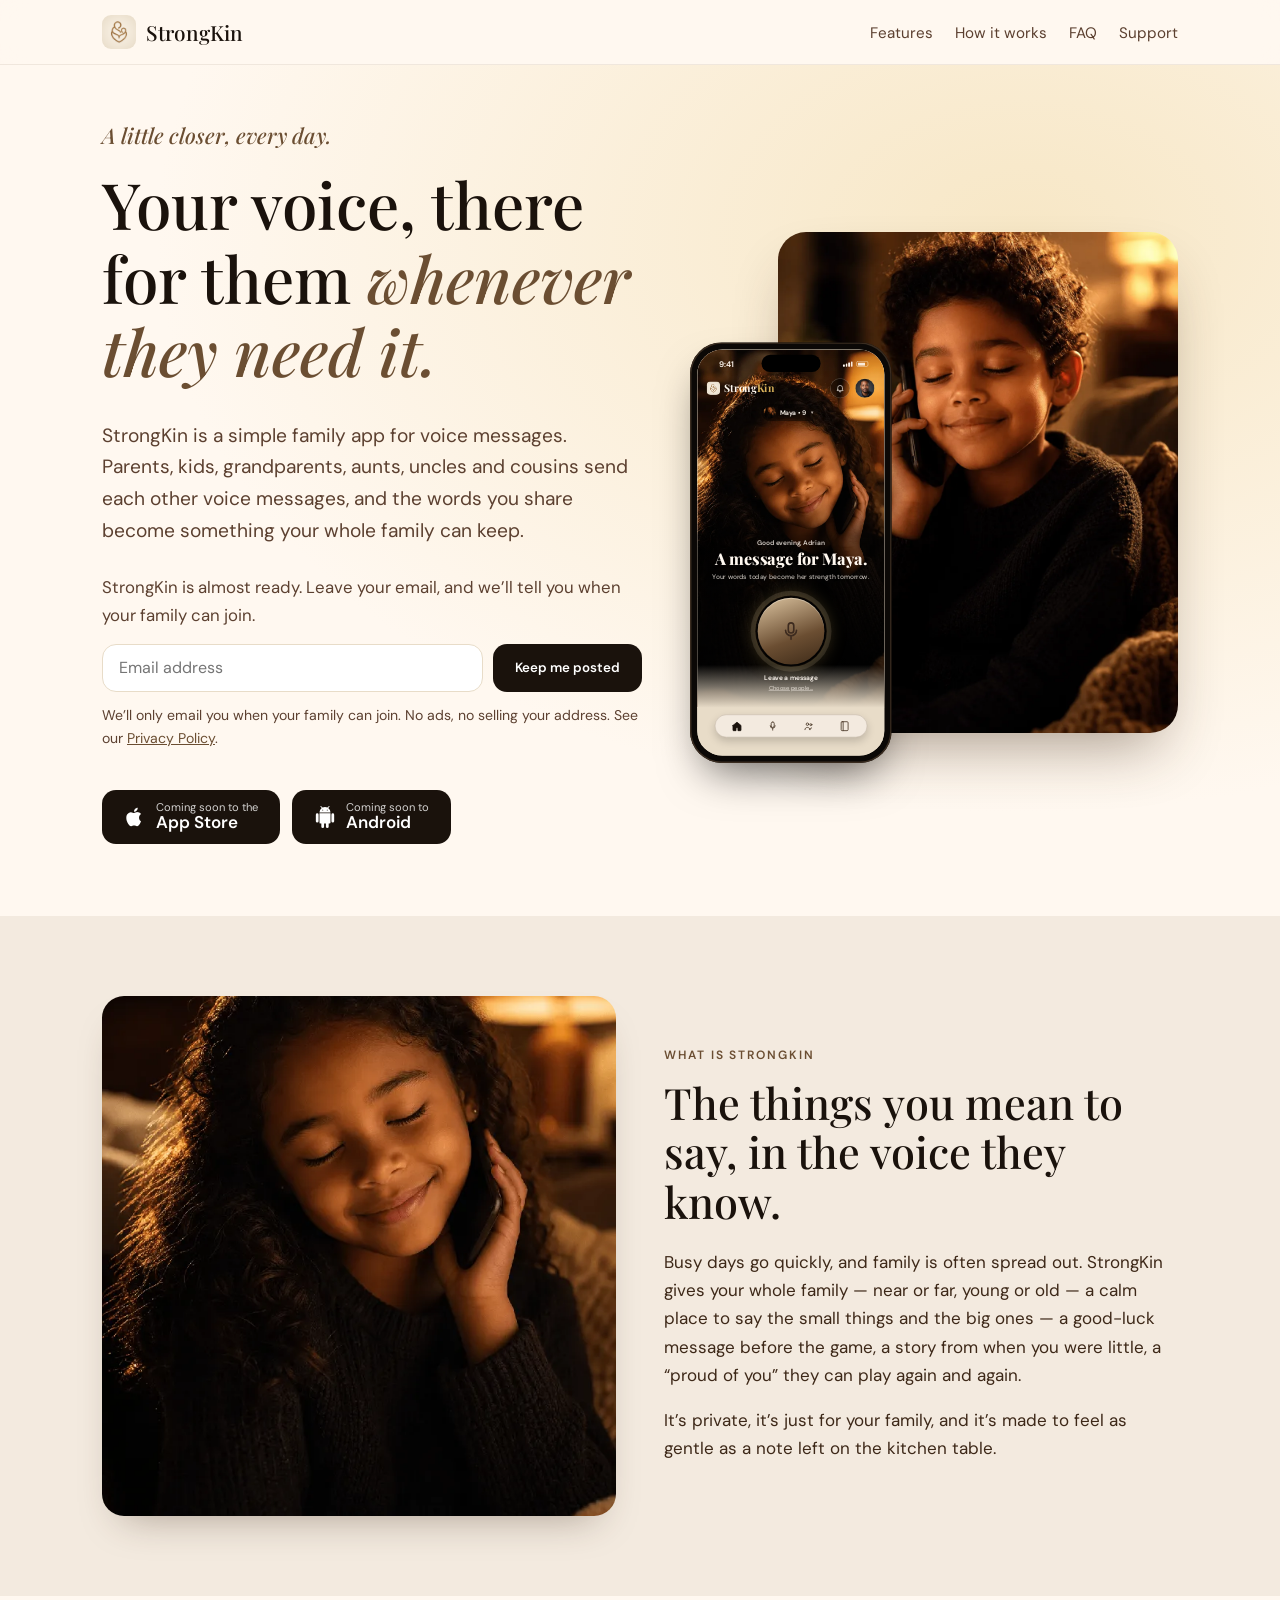
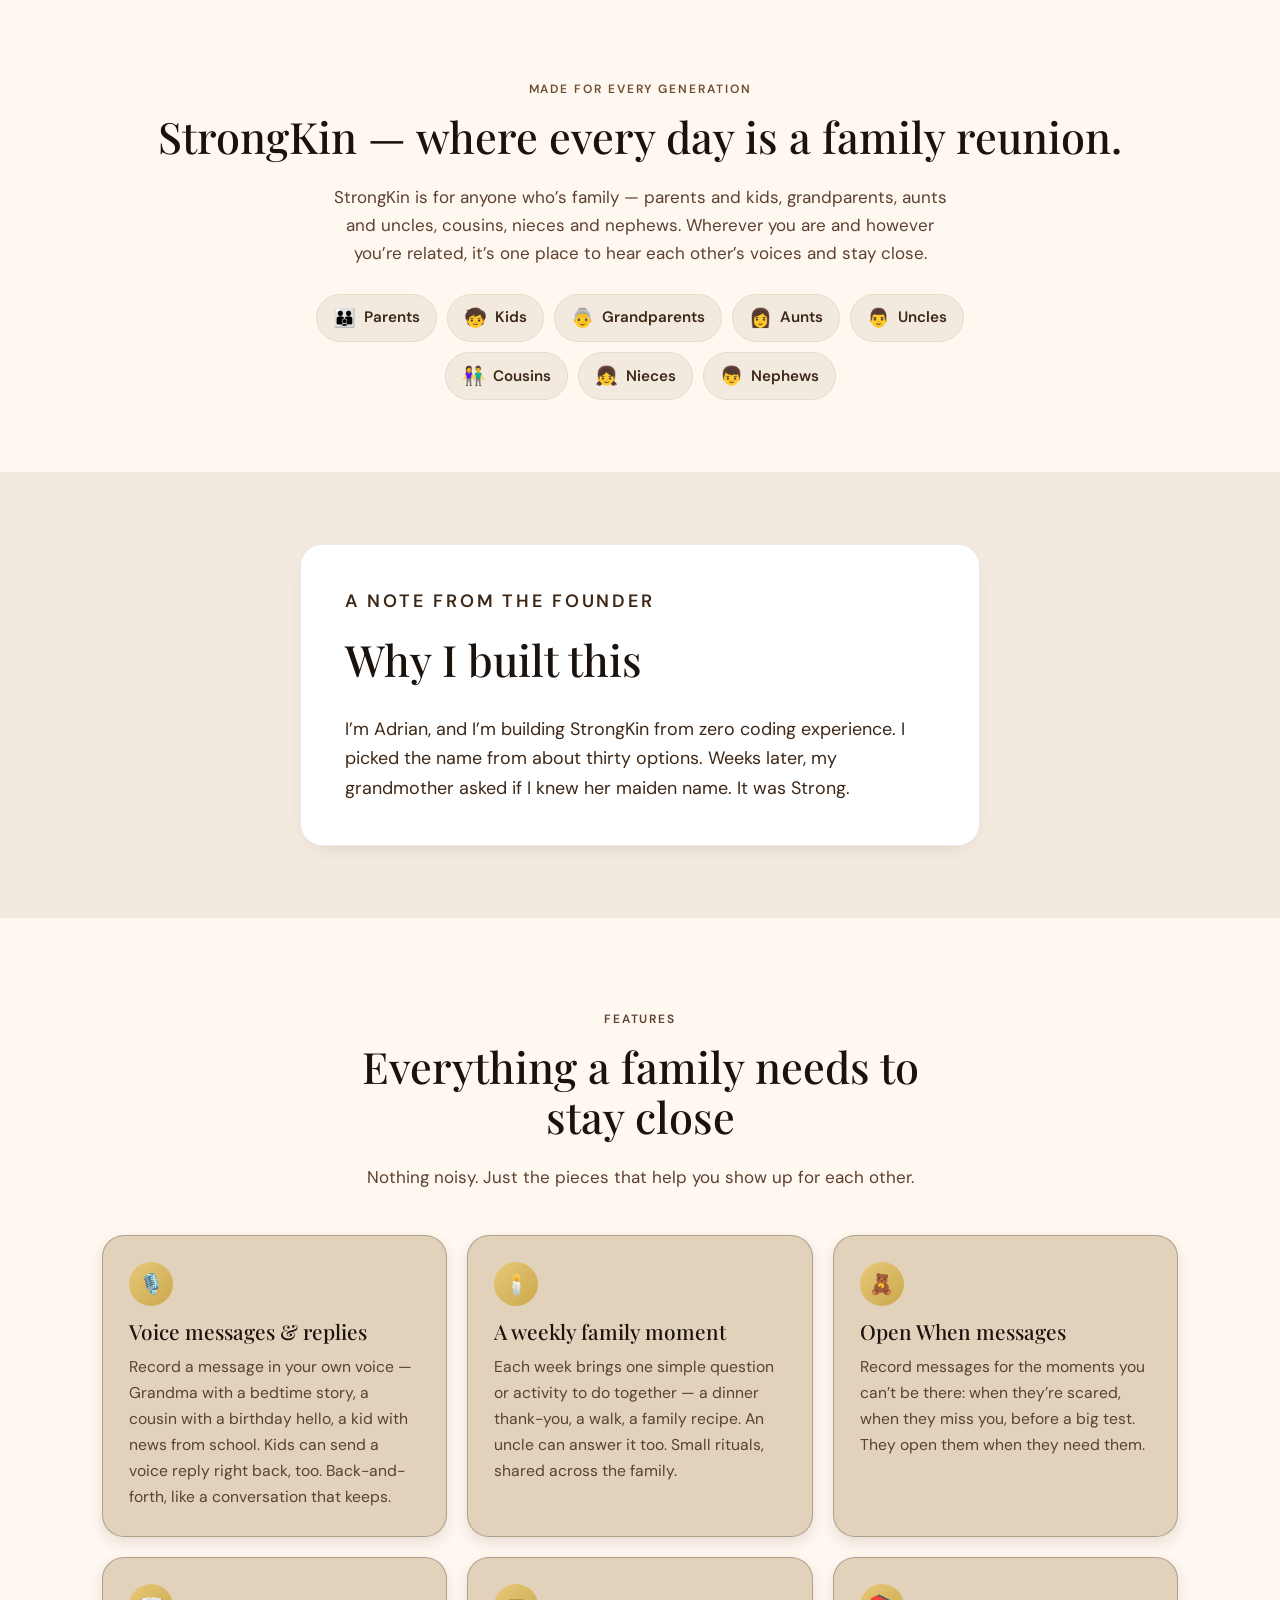
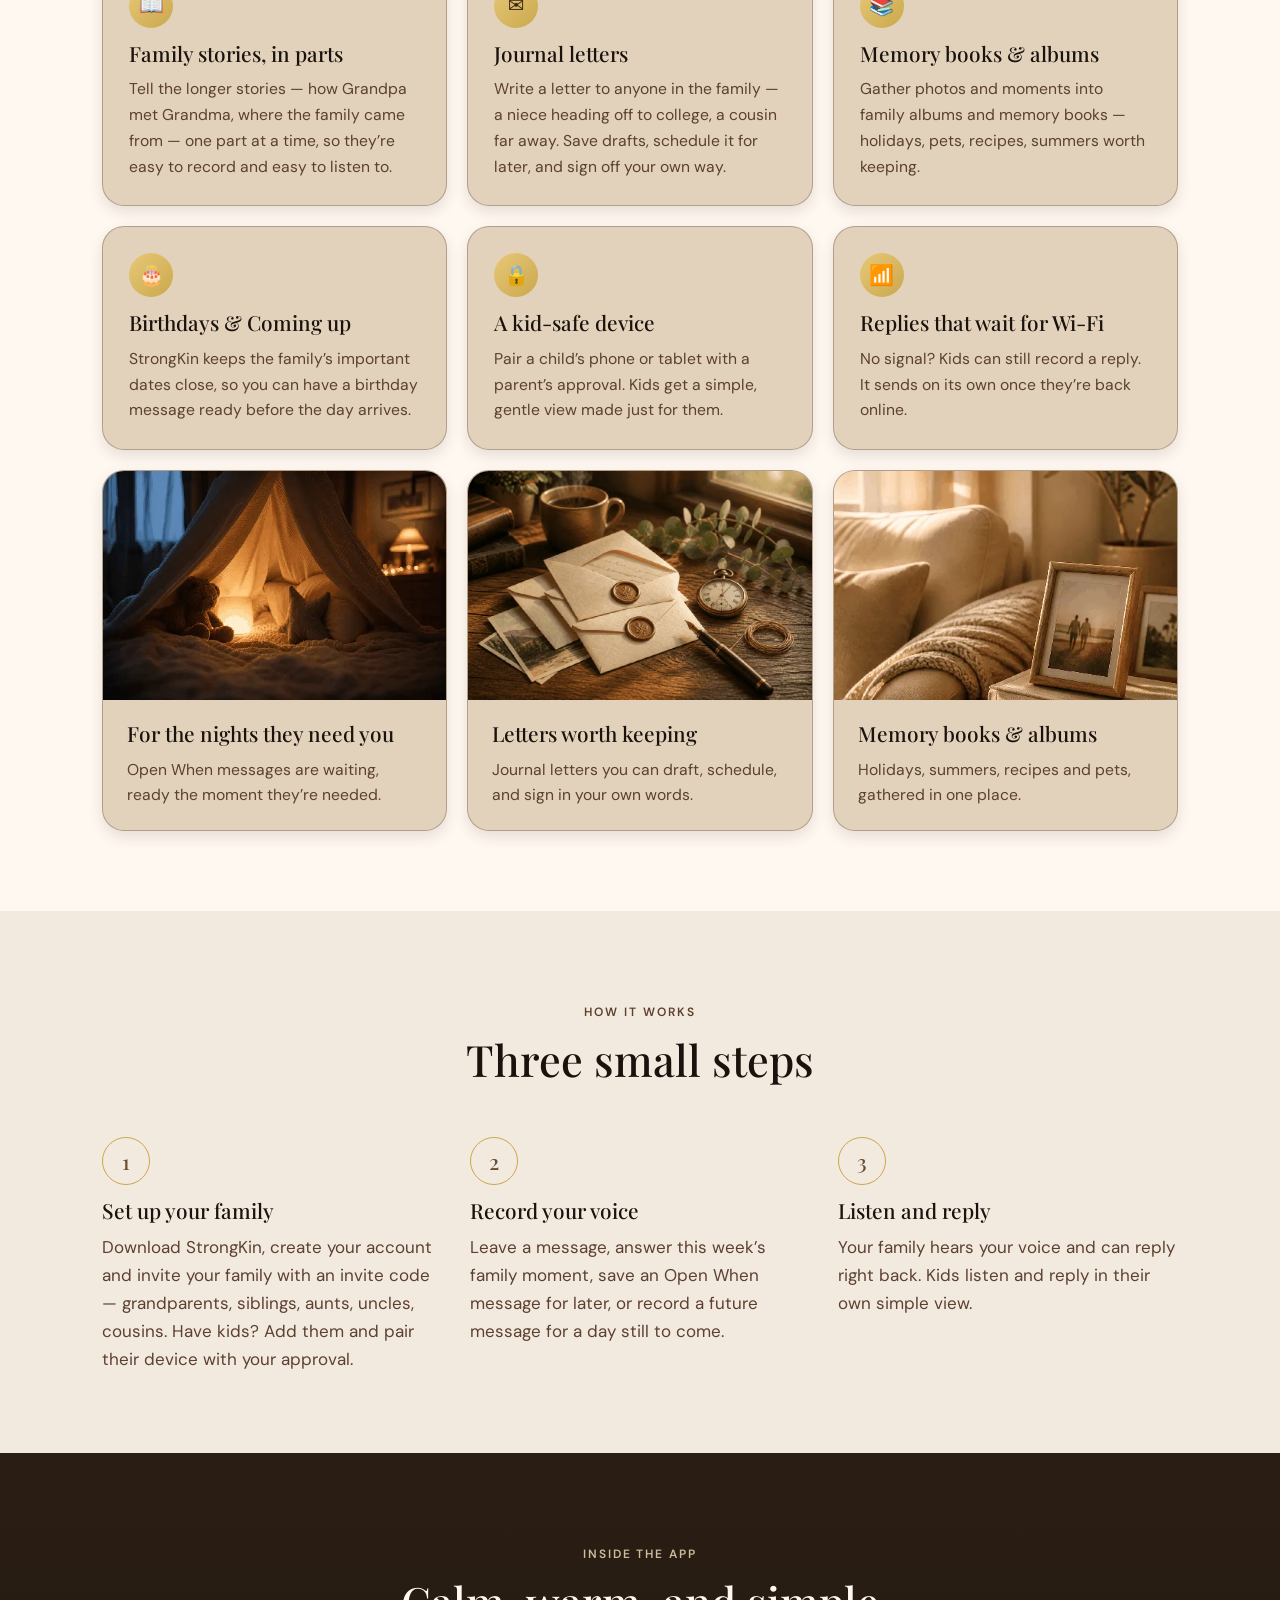
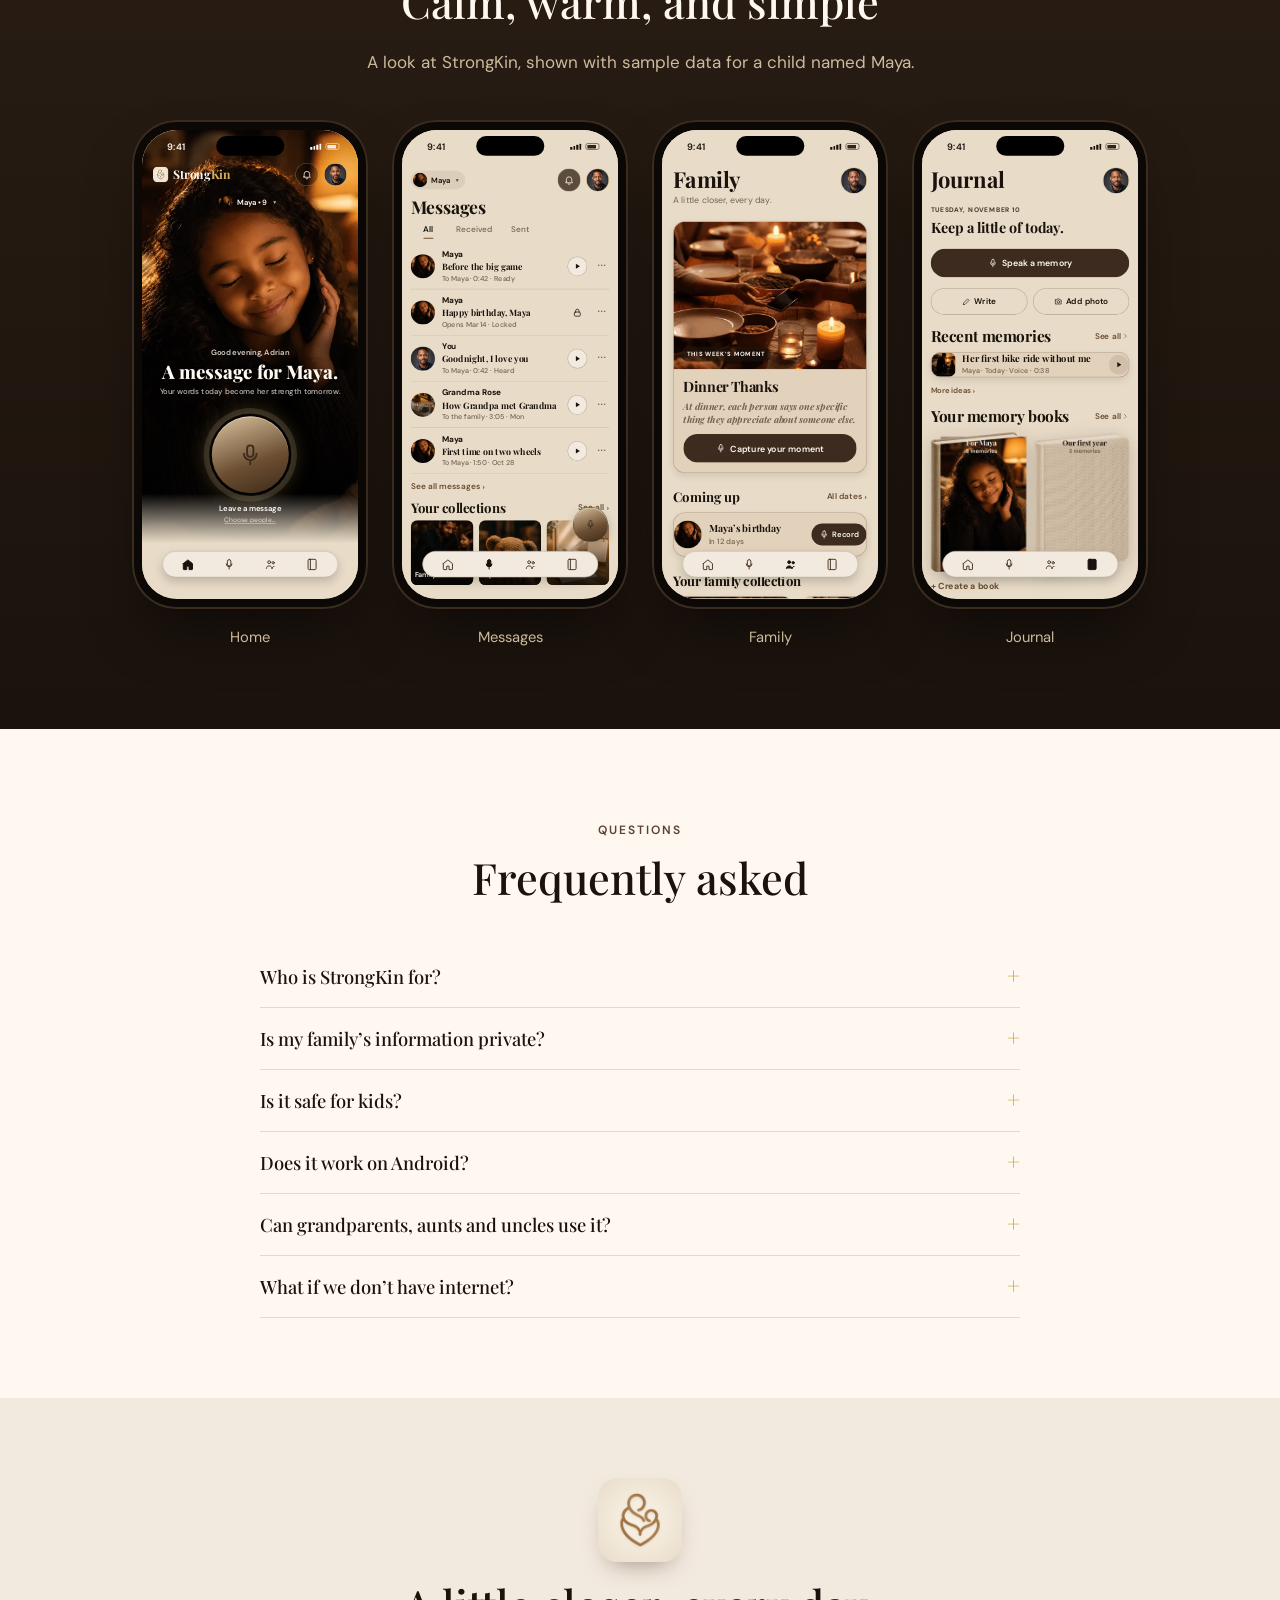
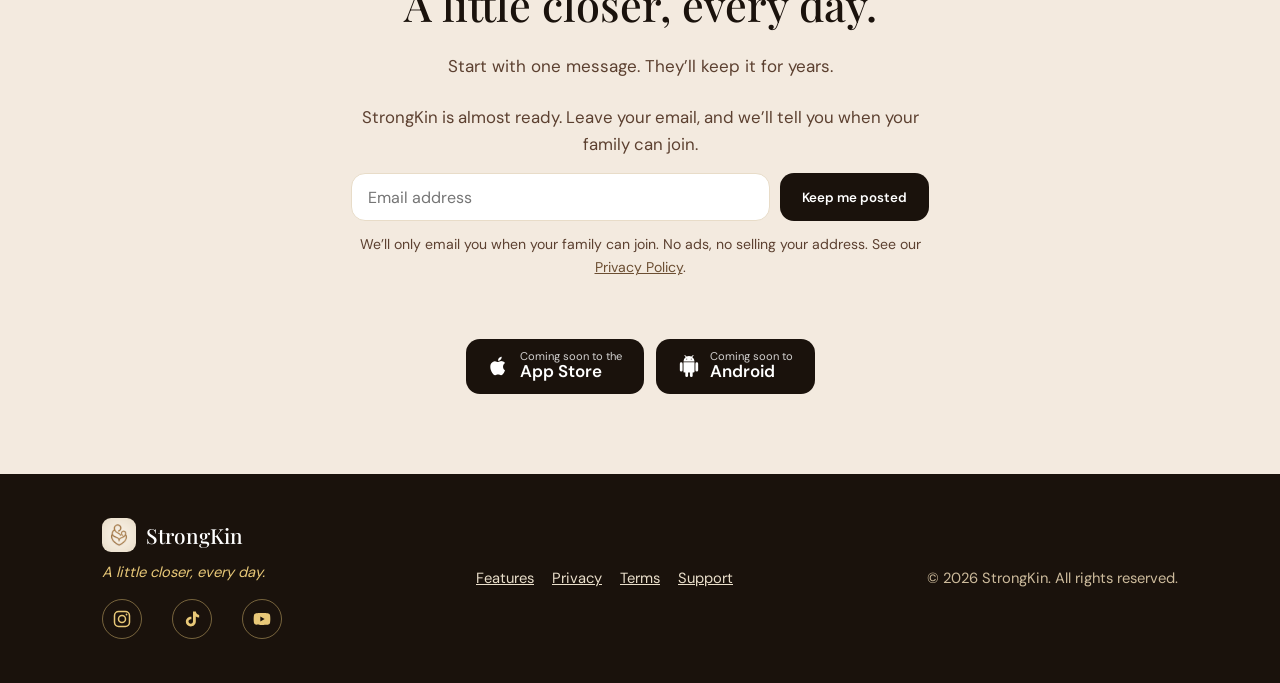
==== index.html @ 6421ac0c "Fix homepage Journal and Family phones, and add the Messages gold mic Journal used flat CSS linen co" ====
<!doctype html><html lang="en"><head><meta charset="utf-8"><meta name="viewport" content="width=device-width,initial-scale=1">
<title>StrongKin — A little closer, every day.</title><meta name="description" content="Voice messages that bring the whole family closer — parents and kids, grandparents, aunts, uncles and cousins. Hear each other’s voices, share a weekly family moment, and keep the stories that matter."><meta name="theme-color" content="#FFF8F0">
<link rel="canonical" href="https://strongkin.com/">
<meta property="og:type" content="website"><meta property="og:site_name" content="StrongKin"><meta property="og:title" content="StrongKin — A little closer, every day."><meta property="og:description" content="Voice messages that bring the whole family closer — parents and kids, grandparents, aunts, uncles and cousins. Hear each other’s voices, share a weekly family moment, and keep the stories that matter."><meta property="og:url" content="https://strongkin.com/"><meta property="og:image" content="https://strongkin.com/assets/img/og.jpg"><meta name="twitter:card" content="summary_large_image">
<link rel="icon" type="image/png" sizes="32x32" href="assets/img/favicon-rr-32.png?v=3"><link rel="icon" type="image/png" sizes="48x48" href="assets/img/favicon-rr-48.png?v=3"><link rel="icon" type="image/png" sizes="192x192" href="assets/img/favicon-rr-192.png?v=3"><link rel="apple-touch-icon" href="assets/img/icon-180.png">
<link rel="preload" href="assets/fonts/PlayfairDisplay_500Medium.woff" as="font" type="font/woff" crossorigin>
<link rel="stylesheet" href="assets/site.css"></head><body><a class="skip" href="#main">Skip to content</a>
<header class="top"><div class="wrap"><a class="brand" href="index.html"><img src="assets/img/icon-180.png" alt="" width="34" height="34">StrongKin</a>
<nav class="links" aria-label="Main"><a class="opt" href="index.html#features">Features</a><a class="opt" href="index.html#how">How it works</a><a href="index.html#faq">FAQ</a><a href="support.html">Support</a></nav></div></header><main id="main">
<section class="hero"><div class="wrap"><div><p class="tag">A little closer, every day.</p><h1>Your voice, there for them <em>whenever they need it.</em></h1>
<p class="lead">StrongKin is a simple family app for voice messages. Parents, kids, grandparents, aunts, uncles and cousins send each other voice messages, and the words you share become something your whole family can keep.</p><form class="waitlist" data-source="homepage-hero" action="#" method="post"><p class="waitlist-lead">StrongKin is almost ready. Leave your email, and we’ll tell you when your family can join.</p><div class="waitlist-row"><label class="sr-only" for="waitlist-email-hero">Email address</label><input id="waitlist-email-hero" type="email" name="email" autocomplete="email" inputmode="email" required placeholder="Email address"><div class="hp" aria-hidden="true"><label for="waitlist-company-hero">Company</label><input id="waitlist-company-hero" type="text" name="company" tabindex="-1" autocomplete="off"></div><button type="submit" class="btn">Keep me posted</button></div><p class="waitlist-note">We’ll only email you when your family can join. No ads, no selling your address. See our <a href="privacy.html">Privacy Policy</a>.</p><p class="waitlist-status" role="status" aria-live="polite"></p></form><div class="badges"><span class="badge-soon" role="img" aria-label="Coming soon to the App Store"><svg viewBox="0 0 24 24" aria-hidden="true"><path d="M16.4 12.6c0-2.6 2.1-3.8 2.2-3.9-1.2-1.8-3.1-2-3.7-2-1.6-.2-3.1.9-3.9.9-.8 0-2-.9-3.4-.9-1.7 0-3.3 1-4.2 2.6-1.8 3.1-.5 7.7 1.3 10.2.8 1.2 1.8 2.6 3.1 2.5 1.3-.1 1.7-.8 3.2-.8s1.9.8 3.2.8c1.3 0 2.2-1.2 3-2.5 1-1.4 1.3-2.7 1.4-2.8-.1 0-2.2-.8-2.2-4.1zM13.9 4.9c.7-.8 1.2-2 1-3.1-1 0-2.2.7-2.9 1.5-.6.7-1.2 1.9-1 3 1.1.1 2.2-.6 2.9-1.4z"/></svg><span><small>Coming soon to the</small>App Store</span></span><span class="badge-soon" role="img" aria-label="Coming soon to Android"><svg viewBox="0 0 24 24" aria-hidden="true"><path d="M6 18c0 .55.45 1 1 1h1v3.5a1.5 1.5 0 003 0V19h2v3.5a1.5 1.5 0 003 0V19h1c.55 0 1-.45 1-1V8H6v10zM3.5 8A1.5 1.5 0 002 9.5v7a1.5 1.5 0 003 0v-7A1.5 1.5 0 003.5 8zm17 0A1.5 1.5 0 0019 9.5v7a1.5 1.5 0 003 0v-7A1.5 1.5 0 0020.5 8zm-4.97-5.84l1.3-1.3a.5.5 0 10-.71-.71l-1.48 1.48A5.9 5.9 0 0012 1c-.96 0-1.86.23-2.66.63L7.85.15a.5.5 0 10-.71.71l1.31 1.31A5.97 5.97 0 006 7h12a5.97 5.97 0 00-2.47-4.84zM10 5H9V4h1v1zm5 0h-1V4h1v1z"/></svg><span><small>Coming soon to</small>Android</span></span></div></div>
<div class="hero-art"><img class="photo" src="assets/img/welcome-hero.webp" alt="A smiling child, eyes closed, listening to a message on a phone in a warm, lamp-lit room" width="853" height="1280" fetchpriority="high"><div class="phone-slot" aria-hidden="false" style="position:absolute;left:0;bottom:-30px;transform:scale(.72);transform-origin:bottom left"><div class="phone" role="img" aria-label="StrongKin Home screen: a full-screen photo of Maya, the headline “A message for Maya.” and a large gold mic button to leave a message"><div class="screen"><div class="app home"><img class="h-photo" src="assets/img/maya-home.webp" alt="" loading="lazy"><div class="h-scrim"></div><div class="sb light"><span>9:41</span><span class="isl"></span><span class="sbr"><i></i><i></i><i></i><i></i> <b class="batt"></b></span></div><div class="h-top"><div class="lock"><img src="assets/img/icon-180.png" alt=""><span><span class="strong">Strong</span><span class="kin">Kin</span></span></div><div class="h-right"><span class="bell"><svg class="ski" width="20" height="20" viewBox="0 0 24 24" fill="none" stroke="#FFF8F0" stroke-width="1.6" stroke-linecap="round" stroke-linejoin="round" aria-hidden="true"><path d="M6 16V11a6 6 0 0 1 12 0v5l1.5 2h-15L6 16Z"/><path d="M10 20a2 2 0 0 0 4 0"/></svg></span><span class="av"><img src="assets/img/avatar-parent.webp" alt="" loading="lazy"></span></div></div><div class="chip-wrap"><div class="chip"><span class="cav"><img src="assets/img/maya-home.webp" alt="" loading="lazy"></span>Maya • 9 <span class="caret">▼</span></div></div><div class="h-copy"><div class="greet">Good evening, Adrian</div><div class="hl">A message for Maya.</div><div class="hs">Your words today become her strength tomorrow.</div></div><div class="microw"><div class="ring"><div class="micb"><svg class="ski" width="46" height="46" viewBox="0 0 24 24" fill="none" stroke="#3D2B1F" stroke-width="1.8" stroke-linecap="round" stroke-linejoin="round" aria-hidden="true"><rect x="9" y="3" width="6" height="11" rx="3"/><path d="M6 11a6 6 0 0 0 12 0M12 17v4"/></svg></div></div></div><div class="leave">Leave a message</div><div class="choose">Choose people…</div><div class="cap"><div class="cap-in"><div class="ct on"><span class="cdot"><svg class="ski" width="25" height="25" viewBox="0 0 24 24" fill="none" stroke="currentColor" stroke-width="1.7" stroke-linecap="round" stroke-linejoin="round" aria-hidden="true"><path d="M4 10.5 12 4l8 6.5V20a1 1 0 0 1-1 1h-5v-6H10v6H5a1 1 0 0 1-1-1v-9.5Z"/></svg></span></div><div class="ct"><span class="cdot"><svg class="ski" width="25" height="25" viewBox="0 0 24 24" fill="none" stroke="currentColor" stroke-width="1.7" stroke-linecap="round" stroke-linejoin="round" aria-hidden="true"><rect x="9" y="3.5" width="6" height="11" rx="3"/><path d="M7 11a5 5 0 0 0 10 0M12 16v4"/></svg></span></div><div class="ct"><span class="cdot"><svg class="ski" width="25" height="25" viewBox="0 0 24 24" fill="none" stroke="currentColor" stroke-width="1.7" stroke-linecap="round" stroke-linejoin="round" aria-hidden="true"><circle cx="9" cy="8" r="2.5"/><circle cx="16" cy="9" r="2"/><path d="M4 19c0-2.8 2.2-4.5 5-4.5s5 1.7 5 4.5M14 19c0-2 1.5-3.5 3.5-3.5"/></svg></span></div><div class="ct"><span class="cdot"><svg class="ski" width="25" height="25" viewBox="0 0 24 24" fill="none" stroke="currentColor" stroke-width="1.7" stroke-linecap="round" stroke-linejoin="round" aria-hidden="true"><rect x="5" y="3" width="14" height="18" rx="2"/><path d="M9 3v18"/></svg></span></div></div></div></div></div></div></div></div></div></section>
<section class="intro"><div class="wrap split reveal"><img src="assets/img/listening.webp" alt="A girl smiling as she listens to a voice message on headphones" loading="lazy" width="700" height="1050" style="max-height:520px;object-fit:cover;width:100%">
<div><p class="eyebrow">What is StrongKin</p><h2>The things you mean to say, in the voice they know.</h2><p>Busy days go quickly, and family is often spread out. StrongKin gives your whole family — near or far, young or old — a calm place to say the small things and the big ones — a good-luck message before the game, a story from when you were little, a “proud of you” they can play again and again.</p><p>It’s private, it’s just for your family, and it’s made to feel as gentle as a note left on the kitchen table.</p></div></div></section>
<section id="who" class="who"><div class="wrap reveal" style="text-align:center"><p class="eyebrow">Made for every generation</p><h2>StrongKin — where every day is a family reunion.</h2><p>StrongKin is for anyone who’s family — parents and kids, grandparents, aunts and uncles, cousins, nieces and nephews. Wherever you are and however you’re related, it’s one place to hear each other’s voices and stay close.</p>
<ul class="chips" aria-label="Family members StrongKin is for"><li><span aria-hidden="true">👪</span>Parents</li><li><span aria-hidden="true">🧒</span>Kids</li><li><span aria-hidden="true">👵</span>Grandparents</li><li><span aria-hidden="true">👩</span>Aunts</li><li><span aria-hidden="true">👨</span>Uncles</li><li><span aria-hidden="true">👫</span>Cousins</li><li><span aria-hidden="true">👧</span>Nieces</li><li><span aria-hidden="true">👦</span>Nephews</li></ul></div></section>
<section id="founder" class="founder"><div class="wrap"><article class="letter reveal"><p class="eyebrow">A note from the founder</p><h2>Why I built this</h2><p>I’m Adrian, and I’m building StrongKin from zero coding experience. I picked the name from about thirty options. Weeks later, my grandmother asked if I knew her maiden name. It was Strong.</p></article></div></section>
<section id="features"><div class="wrap"><div class="center reveal"><p class="eyebrow">Features</p><h2>Everything a family needs to stay close</h2><p>Nothing noisy. Just the pieces that help you show up for each other.</p></div>
<div class="grid reveal"><article class="card"><div class="ic" aria-hidden="true">🎙️</div><h3>Voice messages & replies</h3><p>Record a message in your own voice — Grandma with a bedtime story, a cousin with a birthday hello, a kid with news from school. Kids can send a voice reply right back, too. Back-and-forth, like a conversation that keeps.</p></article><article class="card"><div class="ic" aria-hidden="true">🕯️</div><h3>A weekly family moment</h3><p>Each week brings one simple question or activity to do together — a dinner thank-you, a walk, a family recipe. An uncle can answer it too. Small rituals, shared across the family.</p></article><article class="card"><div class="ic" aria-hidden="true">🧸</div><h3>Open When messages</h3><p>Record messages for the moments you can’t be there: when they’re scared, when they miss you, before a big test. They open them when they need them.</p></article><article class="card"><div class="ic" aria-hidden="true">📖</div><h3>Family stories, in parts</h3><p>Tell the longer stories — how Grandpa met Grandma, where the family came from — one part at a time, so they’re easy to record and easy to listen to.</p></article><article class="card"><div class="ic" aria-hidden="true">✉️</div><h3>Journal letters</h3><p>Write a letter to anyone in the family — a niece heading off to college, a cousin far away. Save drafts, schedule it for later, and sign off your own way.</p></article><article class="card"><div class="ic" aria-hidden="true">📚</div><h3>Memory books & albums</h3><p>Gather photos and moments into family albums and memory books — holidays, pets, recipes, summers worth keeping.</p></article><article class="card"><div class="ic" aria-hidden="true">🎂</div><h3>Birthdays & Coming up</h3><p>StrongKin keeps the family’s important dates close, so you can have a birthday message ready before the day arrives.</p></article><article class="card"><div class="ic" aria-hidden="true">🔒</div><h3>A kid-safe device</h3><p>Pair a child’s phone or tablet with a parent’s approval. Kids get a simple, gentle view made just for them.</p></article><article class="card"><div class="ic" aria-hidden="true">📶</div><h3>Replies that wait for Wi-Fi</h3><p>No signal? Kids can still record a reply. It sends on its own once they’re back online.</p></article></div>
<div class="grid reveal" style="margin-top:20px"><article class="card img"><img src="assets/img/open-when-scared.webp" alt="A teddy bear holding a small envelope, the art for an Open When message" loading="lazy" width="600" height="400"><div><h3>For the nights they need you</h3><p>Open When messages are waiting, ready the moment they’re needed.</p></div></article>
<article class="card img"><img src="assets/img/messages-hero.webp" alt="Cream envelopes with gold wax seals on a wooden desk beside a pocket watch" loading="lazy" width="900" height="600"><div><h3>Letters worth keeping</h3><p>Journal letters you can draft, schedule, and sign in your own words.</p></div></article>
<article class="card img"><img src="assets/img/album.webp" alt="A family moments photo album cover" loading="lazy" width="500" height="750" style="aspect-ratio:3/2"><div><h3>Memory books &amp; albums</h3><p>Holidays, summers, recipes and pets, gathered in one place.</p></div></article></div></div></section>
<section id="how" class="intro"><div class="wrap"><div class="center reveal"><p class="eyebrow">How it works</p><h2>Three small steps</h2></div><ol class="steps reveal">
<li><h3>Set up your family</h3><p>Download StrongKin, create your account and invite your family with an invite code — grandparents, siblings, aunts, uncles, cousins. Have kids? Add them and pair their device with your approval.</p></li>
<li><h3>Record your voice</h3><p>Leave a message, answer this week’s family moment, save an Open When message for later, or record a future message for a day still to come.</p></li>
<li><h3>Listen and reply</h3><p>Your family hears your voice and can reply right back. Kids listen and reply in their own simple view.</p></li></ol></div></section>
<section class="dark"><div class="wrap"><div class="center reveal"><p class="eyebrow">Inside the app</p><h2>Calm, warm, and simple</h2><p>A look at StrongKin, shown with sample data for a child named Maya.</p></div>
<div class="phones reveal"><figure><div class="phone" role="img" aria-label="StrongKin Home screen: a full-screen photo of Maya, the headline “A message for Maya.” and a large gold mic button to leave a message"><div class="screen"><div class="app home"><img class="h-photo" src="assets/img/maya-home.webp" alt="" loading="lazy"><div class="h-scrim"></div><div class="sb light"><span>9:41</span><span class="isl"></span><span class="sbr"><i></i><i></i><i></i><i></i> <b class="batt"></b></span></div><div class="h-top"><div class="lock"><img src="assets/img/icon-180.png" alt=""><span><span class="strong">Strong</span><span class="kin">Kin</span></span></div><div class="h-right"><span class="bell"><svg class="ski" width="20" height="20" viewBox="0 0 24 24" fill="none" stroke="#FFF8F0" stroke-width="1.6" stroke-linecap="round" stroke-linejoin="round" aria-hidden="true"><path d="M6 16V11a6 6 0 0 1 12 0v5l1.5 2h-15L6 16Z"/><path d="M10 20a2 2 0 0 0 4 0"/></svg></span><span class="av"><img src="assets/img/avatar-parent.webp" alt="" loading="lazy"></span></div></div><div class="chip-wrap"><div class="chip"><span class="cav"><img src="assets/img/maya-home.webp" alt="" loading="lazy"></span>Maya • 9 <span class="caret">▼</span></div></div><div class="h-copy"><div class="greet">Good evening, Adrian</div><div class="hl">A message for Maya.</div><div class="hs">Your words today become her strength tomorrow.</div></div><div class="microw"><div class="ring"><div class="micb"><svg class="ski" width="46" height="46" viewBox="0 0 24 24" fill="none" stroke="#3D2B1F" stroke-width="1.8" stroke-linecap="round" stroke-linejoin="round" aria-hidden="true"><rect x="9" y="3" width="6" height="11" rx="3"/><path d="M6 11a6 6 0 0 0 12 0M12 17v4"/></svg></div></div></div><div class="leave">Leave a message</div><div class="choose">Choose people…</div><div class="cap"><div class="cap-in"><div class="ct on"><span class="cdot"><svg class="ski" width="25" height="25" viewBox="0 0 24 24" fill="none" stroke="currentColor" stroke-width="1.7" stroke-linecap="round" stroke-linejoin="round" aria-hidden="true"><path d="M4 10.5 12 4l8 6.5V20a1 1 0 0 1-1 1h-5v-6H10v6H5a1 1 0 0 1-1-1v-9.5Z"/></svg></span></div><div class="ct"><span class="cdot"><svg class="ski" width="25" height="25" viewBox="0 0 24 24" fill="none" stroke="currentColor" stroke-width="1.7" stroke-linecap="round" stroke-linejoin="round" aria-hidden="true"><rect x="9" y="3.5" width="6" height="11" rx="3"/><path d="M7 11a5 5 0 0 0 10 0M12 16v4"/></svg></span></div><div class="ct"><span class="cdot"><svg class="ski" width="25" height="25" viewBox="0 0 24 24" fill="none" stroke="currentColor" stroke-width="1.7" stroke-linecap="round" stroke-linejoin="round" aria-hidden="true"><circle cx="9" cy="8" r="2.5"/><circle cx="16" cy="9" r="2"/><path d="M4 19c0-2.8 2.2-4.5 5-4.5s5 1.7 5 4.5M14 19c0-2 1.5-3.5 3.5-3.5"/></svg></span></div><div class="ct"><span class="cdot"><svg class="ski" width="25" height="25" viewBox="0 0 24 24" fill="none" stroke="currentColor" stroke-width="1.7" stroke-linecap="round" stroke-linejoin="round" aria-hidden="true"><rect x="5" y="3" width="14" height="18" rx="2"/><path d="M9 3v18"/></svg></span></div></div></div></div></div></div><figcaption>Home</figcaption></figure><figure><div class="phone" role="img" aria-label="StrongKin Messages screen: Maya name chip, bell and profile photo scroll with the inbox, a small gold mic above the tab bar to record, All, Received and Sent filters, a full-row inbox, and Your collections for Family Stories, Open When, and Future"><div class="screen"><div class="app msg"><div class="sb"><span>9:41</span><span class="isl"></span><span class="sbr"><i></i><i></i><i></i><i></i> <b class="batt"></b></span></div><div class="pg-clip"><div class="pg msg-pg"><div class="msg-head"><div class="maya-chip"><span class="cav"><img src="assets/img/maya-home.webp" alt="" loading="lazy"></span>Maya <span class="caret">▼</span></div><div class="h-right"><span class="bell on-page"><svg class="ski" width="20" height="20" viewBox="0 0 24 24" fill="none" stroke="#FFF8F0" stroke-width="1.6" stroke-linecap="round" stroke-linejoin="round" aria-hidden="true"><path d="M6 16V11a6 6 0 0 1 12 0v5l1.5 2h-15L6 16Z"/><path d="M10 20a2 2 0 0 0 4 0"/></svg></span><span class="av"><img src="assets/img/avatar-parent.webp" alt="" loading="lazy"></span></div></div><div class="msg-title-row"><div class="pageTitle">Messages</div></div><div class="flt"><span class="on">All<i></i></span><span>Received<i></i></span><span>Sent<i></i></span></div><div class="inbox"><div class="irow"><span class="iface"><img src="assets/img/maya-home.webp" alt="" loading="lazy"></span><div class="icopy"><b class="iname">Maya</b><b class="ititle">Before the big game</b><span>To Maya · 0:42 · Ready</span></div><span class="pb"><svg class="ski" width="16" height="16" viewBox="0 0 24 24" fill="none" stroke="#3D2B1F" stroke-width="1.6" stroke-linecap="round" stroke-linejoin="round" aria-hidden="true"><path d="M8 5v14l11-7L8 5Z" fill="currentColor" stroke="none"/></svg></span><span class="kebab">⋯</span></div><div class="irow"><span class="iface"><img src="assets/img/maya-home.webp" alt="" loading="lazy"></span><div class="icopy"><b class="iname">Maya</b><b class="ititle">Happy birthday, Maya</b><span>Opens Mar 14 · Locked</span></div><span class="pb lock"><svg class="ski" width="18" height="18" viewBox="0 0 24 24" fill="none" stroke="#1A120C" stroke-width="1.8" stroke-linecap="round" aria-hidden="true"><rect x="5" y="11" width="14" height="10" rx="2"/><path d="M8 11V8a4 4 0 0 1 8 0v3"/></svg></span><span class="kebab">⋯</span></div><div class="irow"><span class="iface"><img src="assets/img/avatar-parent.webp" alt="" loading="lazy"></span><div class="icopy"><b class="iname">You</b><b class="ititle">Goodnight, I love you</b><span>To Maya · 0:42 · Heard</span></div><span class="pb"><svg class="ski" width="16" height="16" viewBox="0 0 24 24" fill="none" stroke="#3D2B1F" stroke-width="1.6" stroke-linecap="round" stroke-linejoin="round" aria-hidden="true"><path d="M8 5v14l11-7L8 5Z" fill="currentColor" stroke="none"/></svg></span><span class="kebab">⋯</span></div><div class="irow"><span class="iface"><img src="assets/img/wfm-laugh.webp" alt="" loading="lazy"></span><div class="icopy"><b class="iname">Grandma Rose</b><b class="ititle">How Grandpa met Grandma</b><span>To the family · 3:05 · Mon</span></div><span class="pb"><svg class="ski" width="16" height="16" viewBox="0 0 24 24" fill="none" stroke="#3D2B1F" stroke-width="1.6" stroke-linecap="round" stroke-linejoin="round" aria-hidden="true"><path d="M8 5v14l11-7L8 5Z" fill="currentColor" stroke="none"/></svg></span><span class="kebab">⋯</span></div><div class="irow"><span class="iface"><img src="assets/img/maya-home.webp" alt="" loading="lazy"></span><div class="icopy"><b class="iname">Maya</b><b class="ititle">First time on two wheels</b><span>To Maya · 1:50 · Oct 28</span></div><span class="pb"><svg class="ski" width="16" height="16" viewBox="0 0 24 24" fill="none" stroke="#3D2B1F" stroke-width="1.6" stroke-linecap="round" stroke-linejoin="round" aria-hidden="true"><path d="M8 5v14l11-7L8 5Z" fill="currentColor" stroke="none"/></svg></span><span class="kebab">⋯</span></div></div><div class="seeall">See all messages ›</div><div class="sh2"><span class="s2">Your collections</span><span class="lk2">See all ›</span></div><div class="cgrid"><div class="ctile"><img src="assets/img/entry-story.webp" alt="" loading="lazy"><div class="rt-g"></div><b>Family Stories</b></div><div class="ctile"><img src="assets/img/col-open-when.webp" alt="" loading="lazy"><div class="rt-g"></div><b>Open When</b></div><div class="ctile"><img src="assets/img/col-future.webp" alt="" loading="lazy"><div class="rt-g"></div><b>Future</b></div></div></div></div><div class="msg-fab" aria-hidden="true"><svg aria-hidden="true" class="ski" fill="none" height="20" stroke="#3D2B1F" stroke-linecap="round" stroke-linejoin="round" stroke-width="1.8" viewBox="0 0 24 24" width="20"><rect height="11" rx="3" width="6" x="9" y="3"></rect><path d="M6 11a6 6 0 0 0 12 0M12 17v4"></path></svg></div><div class="cap"><div class="cap-in"><div class="ct"><span class="cdot"><svg class="ski" width="25" height="25" viewBox="0 0 24 24" fill="none" stroke="currentColor" stroke-width="1.7" stroke-linecap="round" stroke-linejoin="round" aria-hidden="true"><path d="M4 10.5 12 4l8 6.5V20a1 1 0 0 1-1 1h-5v-6H10v6H5a1 1 0 0 1-1-1v-9.5Z"/></svg></span></div><div class="ct on"><span class="cdot"><svg class="ski" width="25" height="25" viewBox="0 0 24 24" fill="none" stroke="currentColor" stroke-width="1.7" stroke-linecap="round" stroke-linejoin="round" aria-hidden="true"><rect x="9" y="3.5" width="6" height="11" rx="3"/><path d="M7 11a5 5 0 0 0 10 0M12 16v4"/></svg></span></div><div class="ct"><span class="cdot"><svg class="ski" width="25" height="25" viewBox="0 0 24 24" fill="none" stroke="currentColor" stroke-width="1.7" stroke-linecap="round" stroke-linejoin="round" aria-hidden="true"><circle cx="9" cy="8" r="2.5"/><circle cx="16" cy="9" r="2"/><path d="M4 19c0-2.8 2.2-4.5 5-4.5s5 1.7 5 4.5M14 19c0-2 1.5-3.5 3.5-3.5"/></svg></span></div><div class="ct"><span class="cdot"><svg class="ski" width="25" height="25" viewBox="0 0 24 24" fill="none" stroke="currentColor" stroke-width="1.7" stroke-linecap="round" stroke-linejoin="round" aria-hidden="true"><rect x="5" y="3" width="14" height="18" rx="2"/><path d="M9 3v18"/></svg></span></div></div></div></div></div></div><figcaption>Messages</figcaption></figure><figure><div class="phone" role="img" aria-label="StrongKin Family screen: “Family — A little closer, every day.”, this week’s moment Dinner Thanks with the moment label on the photo, Maya’s birthday coming up, and the Stories and Albums collection"><div class="screen"><div class="app fam"><div class="sb"><span>9:41</span><span class="isl"></span><span class="sbr"><i></i><i></i><i></i><i></i> <b class="batt"></b></span></div><div class="pg-clip"><div class="pg"><div class="fh"><div><div class="ft">Family</div><div class="fs">A little closer, every day.</div></div><div class="h-right"><span class="av"><img src="assets/img/avatar-parent.webp" alt="" loading="lazy"></span></div></div><div class="card mom"><div class="mh"><img src="assets/img/wfm-dinner2.webp" alt="" loading="lazy"><div class="mchip">THIS WEEK’S MOMENT</div></div><div class="mb"><div class="mtt">Dinner Thanks</div><div class="mp">At dinner, each person says one specific thing they appreciate about someone else.</div><div class="cap-btn"><svg class="ski" width="18" height="18" viewBox="0 0 24 24" fill="none" stroke="currentColor" stroke-width="1.7" stroke-linecap="round" stroke-linejoin="round" aria-hidden="true"><rect x="9" y="3" width="6" height="11" rx="3"/><path d="M6 11a6 6 0 0 0 12 0M12 17v4"/></svg> Capture your moment</div></div></div><div class="sec"><div class="sh2"><span class="s2">Coming up</span><span class="lk2">All dates ›</span></div><div class="card ev"><span class="evf"><img src="assets/img/maya-home.webp" alt="" loading="lazy"></span><div class="evc"><b>Maya’s birthday</b><span>In 12 days</span></div><span class="lv"><svg class="ski" width="18" height="18" viewBox="0 0 24 24" fill="none" stroke="currentColor" stroke-width="1.7" stroke-linecap="round" stroke-linejoin="round" aria-hidden="true"><rect x="9" y="3" width="6" height="11" rx="3"/><path d="M6 11a6 6 0 0 0 12 0M12 17v4"/></svg> Record</span></div></div><div class="sec"><div class="s2">Your family collection</div><div class="tiles"><div class="tl"><div class="tp card"><img src="assets/img/fam-tile-stories.webp" alt="" loading="lazy"><div class="tf"></div><div class="tx"><b>Stories</b><span>Voices worth keeping</span></div></div><div class="tc">Latest: How Grandpa met Grandma</div></div><div class="tl"><div class="tp card"><img src="assets/img/fam-tile-albums.webp" alt="" loading="lazy"><div class="tf"></div><div class="tx"><b>Albums</b><span>Your family in pictures</span></div></div><div class="tc">Latest: Sunday dinners</div></div></div></div></div></div><div class="cap"><div class="cap-in"><div class="ct"><span class="cdot"><svg class="ski" width="25" height="25" viewBox="0 0 24 24" fill="none" stroke="currentColor" stroke-width="1.7" stroke-linecap="round" stroke-linejoin="round" aria-hidden="true"><path d="M4 10.5 12 4l8 6.5V20a1 1 0 0 1-1 1h-5v-6H10v6H5a1 1 0 0 1-1-1v-9.5Z"/></svg></span></div><div class="ct"><span class="cdot"><svg class="ski" width="25" height="25" viewBox="0 0 24 24" fill="none" stroke="currentColor" stroke-width="1.7" stroke-linecap="round" stroke-linejoin="round" aria-hidden="true"><rect x="9" y="3.5" width="6" height="11" rx="3"/><path d="M7 11a5 5 0 0 0 10 0M12 16v4"/></svg></span></div><div class="ct on"><span class="cdot"><svg class="ski" width="25" height="25" viewBox="0 0 24 24" fill="none" stroke="currentColor" stroke-width="1.7" stroke-linecap="round" stroke-linejoin="round" aria-hidden="true"><circle cx="9" cy="8" r="2.5"/><circle cx="16" cy="9" r="2"/><path d="M4 19c0-2.8 2.2-4.5 5-4.5s5 1.7 5 4.5M14 19c0-2 1.5-3.5 3.5-3.5"/></svg></span></div><div class="ct"><span class="cdot"><svg class="ski" width="25" height="25" viewBox="0 0 24 24" fill="none" stroke="currentColor" stroke-width="1.7" stroke-linecap="round" stroke-linejoin="round" aria-hidden="true"><rect x="5" y="3" width="14" height="18" rx="2"/><path d="M9 3v18"/></svg></span></div></div></div></div></div></div><figcaption>Family</figcaption></figure><figure><div class="phone" role="img" aria-label="StrongKin Journal screen: “Keep a little of today.” with Speak a memory, Write and Add photo, a recent memory, linen hardcover memory books for Maya and Our first year, and Letters with one from Grandma Rose"><div class="screen"><div class="app jrn"><div class="sb"><span>9:41</span><span class="isl"></span><span class="sbr"><i></i><i></i><i></i><i></i> <b class="batt"></b></span></div><div class="pg-clip"><div class="pg j"><div class="fh"><div class="ft">Journal</div><div class="h-right"><span class="av"><img src="assets/img/avatar-parent.webp" alt="" loading="lazy"></span></div></div><div class="capture-block"><div class="dateLine">Tuesday, November 10</div><div class="ctt">Keep a little of today.</div><div class="spk"><svg class="ski" width="18" height="18" viewBox="0 0 24 24" fill="none" stroke="currentColor" stroke-width="1.7" stroke-linecap="round" stroke-linejoin="round" aria-hidden="true"><rect x="9" y="3" width="6" height="11" rx="3"/><path d="M6 11a6 6 0 0 0 12 0M12 17v4"/></svg> Speak a memory</div><div class="sec2"><span><svg class="ski" width="16" height="16" viewBox="0 0 24 24" fill="none" stroke="#1A120C" stroke-width="1.7" stroke-linecap="round" stroke-linejoin="round" aria-hidden="true"><path d="M4 20h4L19 9l-4-4L4 16v4Z"/></svg> Write</span><span><svg class="ski" width="16" height="16" viewBox="0 0 24 24" fill="none" stroke="#1A120C" stroke-width="1.7" stroke-linecap="round" stroke-linejoin="round" aria-hidden="true"><path d="M4 8h3l2-3h6l2 3h3v11H4V8Z"/><circle cx="12" cy="13" r="3.5"/></svg> Add photo</span></div></div><div class="sec"><div class="sh2"><span class="s3">Recent memories</span><span class="lk2 see">See all<svg aria-hidden="true" class="ski chev" fill="none" height="14" stroke="currentColor" stroke-linecap="round" stroke-width="1.8" viewBox="0 0 24 24" width="14"><path d="m9 6 6 6-6 6"></path></svg></span></div><div class="card mrow"><img class="th" src="assets/img/entry-moment.webp" alt="" loading="lazy"><div class="evc"><b>Her first bike ride without me</b><span>Maya · Today · Voice · 0:38</span></div><span class="pb"><svg class="ski" width="16" height="16" viewBox="0 0 24 24" fill="none" stroke="#3D2B1F" stroke-width="1.6" stroke-linecap="round" stroke-linejoin="round" aria-hidden="true"><path d="M8 5v14l11-7L8 5Z" fill="currentColor" stroke="none"/></svg></span></div><div class="ideas">More ideas ›</div></div><div class="sec"><div class="sh2"><span class="s3">Your memory books</span><span class="lk2 see">See all<svg aria-hidden="true" class="ski chev" fill="none" height="14" stroke="currentColor" stroke-linecap="round" stroke-width="1.8" viewBox="0 0 24 24" width="14"><path d="m9 6 6 6-6 6"></path></svg></span></div><div class="book-shelf"><img class="book-cover" src="assets/img/journal-book-maya.webp" alt="" loading="lazy"><img class="book-cover" src="assets/img/journal-book-first-year.webp" alt="" loading="lazy"></div><div class="create-book">+ Create a book</div></div><div class="sec"><div class="sh2"><span class="s3">Letters</span><span class="lk2 see">See all<svg aria-hidden="true" class="ski chev" fill="none" height="14" stroke="currentColor" stroke-linecap="round" stroke-width="1.8" viewBox="0 0 24 24" width="14"><path d="m9 6 6 6-6 6"></path></svg></span></div><div class="card mrow"><img class="envelope" src="assets/img/journal-letter-envelope.webp" alt="" loading="lazy"><div class="evc"><b>From Grandma Rose</b><span>A letter for your birthday · Yesterday</span></div><svg class="ski" width="16" height="16" viewBox="0 0 24 24" fill="none" stroke="#6B4E32" stroke-width="1.8" stroke-linecap="round" aria-hidden="true"><path d="m9 6 6 6-6 6"/></svg></div><div class="create-book">+ Write a letter</div></div></div></div><div class="cap"><div class="cap-in"><div class="ct"><span class="cdot"><svg class="ski" width="25" height="25" viewBox="0 0 24 24" fill="none" stroke="currentColor" stroke-width="1.7" stroke-linecap="round" stroke-linejoin="round" aria-hidden="true"><path d="M4 10.5 12 4l8 6.5V20a1 1 0 0 1-1 1h-5v-6H10v6H5a1 1 0 0 1-1-1v-9.5Z"/></svg></span></div><div class="ct"><span class="cdot"><svg class="ski" width="25" height="25" viewBox="0 0 24 24" fill="none" stroke="currentColor" stroke-width="1.7" stroke-linecap="round" stroke-linejoin="round" aria-hidden="true"><rect x="9" y="3.5" width="6" height="11" rx="3"/><path d="M7 11a5 5 0 0 0 10 0M12 16v4"/></svg></span></div><div class="ct"><span class="cdot"><svg class="ski" width="25" height="25" viewBox="0 0 24 24" fill="none" stroke="currentColor" stroke-width="1.7" stroke-linecap="round" stroke-linejoin="round" aria-hidden="true"><circle cx="9" cy="8" r="2.5"/><circle cx="16" cy="9" r="2"/><path d="M4 19c0-2.8 2.2-4.5 5-4.5s5 1.7 5 4.5M14 19c0-2 1.5-3.5 3.5-3.5"/></svg></span></div><div class="ct on"><span class="cdot"><svg class="ski" width="25" height="25" viewBox="0 0 24 24" fill="none" stroke="currentColor" stroke-width="1.7" stroke-linecap="round" stroke-linejoin="round" aria-hidden="true"><rect x="5" y="3" width="14" height="18" rx="2"/><path d="M9 3v18"/></svg></span></div></div></div></div></div></div><figcaption>Journal</figcaption></figure></div></div></section>
<section id="faq"><div class="wrap"><div class="center"><p class="eyebrow">Questions</p><h2>Frequently asked</h2></div><div class="faq"><details><summary>Who is StrongKin for?</summary><p>Anyone who’s family. Parents and kids, grandparents, aunts and uncles, cousins, nieces and nephews — StrongKin is one place for all of you to send voice messages, share stories and stay close to each other, whoever’s talking and whoever’s listening.</p></details><details><summary>Is my family’s information private?</summary><p>Your messages, photos and letters are stored in your StrongKin account and shared only with the family members you connect. We don’t sell your data and we don’t show ads. Read the <a href="privacy.html">privacy policy</a> for the details.</p></details><details><summary>Is it safe for kids?</summary><p>Children use a separate, simplified view. A child’s device is paired to the family only with a parent’s approval, and there are no public profiles, feeds, or messages from strangers.</p></details><details><summary>Does it work on Android?</summary><p>Yes. StrongKin is coming soon to both iPhone (App Store) and Android (Google Play).</p></details><details><summary>Can grandparents, aunts and uncles use it?</summary><p>Yes. StrongKin is for the whole family, not just parents. Grandparents, aunts, uncles and cousins can be part of your family in the app to send messages, letters and stories, and hear the kids’ replies.</p></details><details><summary>What if we don’t have internet?</summary><p>Replies recorded offline are saved on the device and sent automatically once you’re connected again.</p></details></div></div></section>
<section class="cta"><div class="wrap"><img src="assets/img/icon-180.png" alt="StrongKin app icon" width="84" height="84" loading="lazy"><h2>A little closer, every day.</h2><p style="color:var(--muted);margin-bottom:24px">Start with one message. They’ll keep it for years.</p><form class="waitlist" data-source="homepage-cta" action="#" method="post"><p class="waitlist-lead">StrongKin is almost ready. Leave your email, and we’ll tell you when your family can join.</p><div class="waitlist-row"><label class="sr-only" for="waitlist-email-cta">Email address</label><input id="waitlist-email-cta" type="email" name="email" autocomplete="email" inputmode="email" required placeholder="Email address"><div class="hp" aria-hidden="true"><label for="waitlist-company-cta">Company</label><input id="waitlist-company-cta" type="text" name="company" tabindex="-1" autocomplete="off"></div><button type="submit" class="btn">Keep me posted</button></div><p class="waitlist-note">We’ll only email you when your family can join. No ads, no selling your address. See our <a href="privacy.html">Privacy Policy</a>.</p><p class="waitlist-status" role="status" aria-live="polite"></p></form><div class="badges"><span class="badge-soon" role="img" aria-label="Coming soon to the App Store"><svg viewBox="0 0 24 24" aria-hidden="true"><path d="M16.4 12.6c0-2.6 2.1-3.8 2.2-3.9-1.2-1.8-3.1-2-3.7-2-1.6-.2-3.1.9-3.9.9-.8 0-2-.9-3.4-.9-1.7 0-3.3 1-4.2 2.6-1.8 3.1-.5 7.7 1.3 10.2.8 1.2 1.8 2.6 3.1 2.5 1.3-.1 1.7-.8 3.2-.8s1.9.8 3.2.8c1.3 0 2.2-1.2 3-2.5 1-1.4 1.3-2.7 1.4-2.8-.1 0-2.2-.8-2.2-4.1zM13.9 4.9c.7-.8 1.2-2 1-3.1-1 0-2.2.7-2.9 1.5-.6.7-1.2 1.9-1 3 1.1.1 2.2-.6 2.9-1.4z"/></svg><span><small>Coming soon to the</small>App Store</span></span><span class="badge-soon" role="img" aria-label="Coming soon to Android"><svg viewBox="0 0 24 24" aria-hidden="true"><path d="M6 18c0 .55.45 1 1 1h1v3.5a1.5 1.5 0 003 0V19h2v3.5a1.5 1.5 0 003 0V19h1c.55 0 1-.45 1-1V8H6v10zM3.5 8A1.5 1.5 0 002 9.5v7a1.5 1.5 0 003 0v-7A1.5 1.5 0 003.5 8zm17 0A1.5 1.5 0 0019 9.5v7a1.5 1.5 0 003 0v-7A1.5 1.5 0 0020.5 8zm-4.97-5.84l1.3-1.3a.5.5 0 10-.71-.71l-1.48 1.48A5.9 5.9 0 0012 1c-.96 0-1.86.23-2.66.63L7.85.15a.5.5 0 10-.71.71l1.31 1.31A5.97 5.97 0 006 7h12a5.97 5.97 0 00-2.47-4.84zM10 5H9V4h1v1zm5 0h-1V4h1v1z"/></svg><span><small>Coming soon to</small>Android</span></span></div></div></section></main><footer><div class="wrap"><div><a class="brand" href="index.html"><img src="assets/img/icon-180.png" alt="" width="34" height="34">StrongKin</a><p style="margin:.6em 0 0"><em style="color:#E8C878">A little closer, every day.</em></p><div class="social" aria-label="StrongKin on social media"><a href="https://www.instagram.com/strongkinapp/" target="_blank" rel="noopener" aria-label="StrongKin on Instagram"><svg viewBox="0 0 24 24" width="20" height="20" aria-hidden="true" fill="none" stroke="currentColor" stroke-width="1.8"><rect x="3" y="3" width="18" height="18" rx="5"/><circle cx="12" cy="12" r="4.2"/><circle cx="17.4" cy="6.6" r="1.1" fill="currentColor" stroke="none"/></svg></a><a href="https://www.tiktok.com/@strongkinapp" target="_blank" rel="noopener" aria-label="StrongKin on TikTok"><svg viewBox="0 0 24 24" width="20" height="20" aria-hidden="true" fill="currentColor"><path d="M16.6 3c.3 2.3 1.7 3.9 4 4.1v3.1c-1.5.1-2.8-.4-4-1.2v6.1c0 3.6-2.9 5.9-6.1 5.9A5.9 5.9 0 0 1 4.6 15c0-3.5 3-6.2 6.7-5.8v3.2c-1.8-.4-3.5.8-3.5 2.6 0 1.5 1.2 2.6 2.7 2.6 1.6 0 2.7-1.1 2.7-3V3h3.4z"/></svg></a><a href="https://www.youtube.com/@strongkinapp" target="_blank" rel="noopener" aria-label="StrongKin on YouTube"><svg viewBox="0 0 24 24" width="20" height="20" aria-hidden="true" fill="currentColor"><path d="M21.6 7.2a2.7 2.7 0 0 0-1.9-1.9C18 4.8 12 4.8 12 4.8s-6 0-7.7.5a2.7 2.7 0 0 0-1.9 1.9C2 8.9 2 12 2 12s0 3.1.4 4.8a2.7 2.7 0 0 0 1.9 1.9c1.7.5 7.7.5 7.7.5s6 0 7.7-.5a2.7 2.7 0 0 0 1.9-1.9c.4-1.7.4-4.8.4-4.8s0-3.1-.4-4.8zM10 15.1V8.9l5.2 3.1L10 15.1z"/></svg></a></div></div>
<nav aria-label="Footer"><a href="index.html#features">Features</a><a href="privacy.html">Privacy</a><a href="terms.html">Terms</a><a href="support.html">Support</a></nav><p style="margin:0">&copy; 2026 StrongKin. All rights reserved.</p></div></footer><script src="assets/site.js" defer></script></body></html>
---- assets/site.css ----
@font-face{font-family:"Playfair Display";src:url(fonts/PlayfairDisplay_500Medium.woff) format("woff");font-weight:500;font-display:swap}
@font-face{font-family:"Playfair Display";src:url(fonts/PlayfairDisplay_500Medium_Italic.woff) format("woff");font-weight:500;font-style:italic;font-display:swap}
@font-face{font-family:"DM Sans";src:url(fonts/DMSans_400Regular.woff) format("woff");font-weight:400;font-display:swap}
@font-face{font-family:"DM Sans";src:url(fonts/DMSans_600SemiBold.woff) format("woff");font-weight:600;font-display:swap}
:root{--cream:#FFF8F0;--paper:#F3EADF;--sand:#E8DCC8;--brown:#6B4E32;--cocoa:#3D2818;--ink:#1A120C;--gold:#C9A84C;--gold-l:#E8C878;--muted:#5C4030;--r:22px}
*{box-sizing:border-box}html{scroll-behavior:smooth}
body{margin:0;background:var(--cream);color:var(--cocoa);font:400 17px/1.65 "DM Sans",system-ui,sans-serif;-webkit-font-smoothing:antialiased}
img{max-width:100%;height:auto;display:block}
h1,h2,h3{font-family:"Playfair Display",Georgia,serif;font-weight:500;color:var(--ink);line-height:1.15;margin:0 0 .5em}
h1{font-size:clamp(2.4rem,6vw,4rem)}h2{font-size:clamp(1.9rem,4vw,2.7rem)}h3{font-size:1.3rem}
em{font-style:italic;color:var(--brown)}
a{color:var(--brown)}a:focus-visible,button:focus-visible,summary:focus-visible{outline:3px solid var(--gold);outline-offset:3px;border-radius:6px}
.wrap{max-width:1120px;margin:0 auto;padding:0 22px}
.skip{position:absolute;left:-999px}.skip:focus{left:12px;top:12px;background:#fff;padding:8px 12px;z-index:9}
header.top{position:sticky;top:0;z-index:5;background:rgba(255,248,240,.88);backdrop-filter:blur(12px);border-bottom:1px solid rgba(107,78,50,.1)}
header.top .wrap{display:flex;align-items:center;justify-content:space-between;height:64px}
.brand{display:flex;gap:10px;align-items:center;text-decoration:none;color:var(--ink);font:500 1.3rem "Playfair Display",serif}
.brand img{width:34px;height:34px;border-radius:9px}
nav.links a{margin-left:22px;text-decoration:none;font-size:.95rem;color:var(--muted)}
nav.links a:hover{color:var(--ink)}
@media(max-width:700px){nav.links a.opt{display:none}}
.eyebrow{text-transform:uppercase;letter-spacing:.16em;font-size:.75rem;font-weight:600;color:var(--brown)}
.btn{display:inline-flex;align-items:center;gap:10px;background:var(--ink);color:#fff;text-decoration:none;padding:12px 22px;border-radius:14px;font-weight:600;transition:transform .2s}
.btn:hover{transform:translateY(-2px)}
.btn svg{width:22px;height:22px;fill:#fff}.btn small{display:block;font-size:.7rem;font-weight:400;opacity:.8;line-height:1}.btn span{line-height:1.15;text-align:left}
.hero{padding:56px 0 72px;background:radial-gradient(ellipse at 80% 20%,#F7E7C6 0,transparent 60%)}
.hero .wrap{display:grid;grid-template-columns:1.05fr .95fr;gap:48px;align-items:center}
.hero p.lead{font-size:1.2rem;color:var(--muted);max-width:32em}
.hero .tag{font:italic 500 1.35rem "Playfair Display",serif;color:var(--brown);margin:0 0 18px}
.hero-art{position:relative}
.hero-art .photo{border-radius:28px;box-shadow:0 30px 60px -20px rgba(61,40,24,.45);aspect-ratio:4/5;object-fit:cover;width:82%;margin-left:auto}
.hero-art .phone-slot .phone{width:280px}@media(max-width:860px){.hero-art .phone-slot{transform:scale(.6)!important}}
@media(max-width:860px){.hero .wrap{grid-template-columns:1fr}.hero-art{max-width:460px;margin:20px auto 0}}
section{padding:80px 0}
.center{text-align:center;max-width:640px;margin:0 auto 44px}
.center p{color:var(--muted)}
.intro{background:var(--paper)}
.split{display:grid;grid-template-columns:1fr 1fr;gap:48px;align-items:center}
.split img{border-radius:var(--r);box-shadow:0 20px 40px -20px rgba(61,40,24,.4)}
@media(max-width:800px){.split{grid-template-columns:1fr}}
.grid{display:grid;grid-template-columns:repeat(auto-fit,minmax(260px,1fr));gap:20px}
.card{background:#fff;border:1px solid rgba(107,78,50,.12);border-radius:var(--r);padding:26px;box-shadow:0 8px 24px -18px rgba(61,40,24,.4)}
.card .ic{width:44px;height:44px;border-radius:50%;background:linear-gradient(135deg,var(--gold-l),var(--gold));display:grid;place-items:center;margin-bottom:14px;font-size:20px}
.card p{margin:0;color:var(--muted);font-size:.98rem}
.card.img{padding:0;overflow:hidden}.card.img img{aspect-ratio:3/2;object-fit:cover;width:100%}.card.img div{padding:22px 24px}
.steps{counter-reset:s;display:grid;grid-template-columns:repeat(auto-fit,minmax(240px,1fr));gap:28px;list-style:none;padding:0;margin:0}
.steps li{counter-increment:s;padding-top:8px}
.steps li::before{content:counter(s);display:grid;place-items:center;width:46px;height:46px;border-radius:50%;border:1.5px solid var(--gold);font:500 1.3rem "Playfair Display",serif;color:var(--brown);margin-bottom:14px}
.steps p{color:var(--muted);margin:0}
.dark{background:linear-gradient(180deg,#2A1E14,#1A120C);color:#EADFCB}
.dark h2,.dark h3{color:#FFF8F0}.dark .center p{color:#CDBB9C}.dark .eyebrow{color:var(--gold-l)}
.phones{display:flex;gap:34px;justify-content:center;flex-wrap:wrap}
.phones figure{margin:0;text-align:center}.phones figcaption{margin-top:16px;color:#CDBB9C;font-size:.92rem}
/* phone frame */
.phone{width:280px;aspect-ratio:9/19.5;border-radius:44px;background:#0b0806;padding:10px;box-shadow:0 30px 60px -20px rgba(0,0,0,.6),inset 0 0 0 2px #3a2c20}
.screen{position:relative;height:100%;border-radius:35px;overflow:hidden;background:var(--cream);color:var(--cocoa);font-size:12px;line-height:1.4;text-align:left}
.screen .island{position:absolute;top:9px;left:50%;transform:translateX(-50%);width:84px;height:24px;background:#000;border-radius:14px;z-index:3}
.screen .sb{display:flex;justify-content:space-between;padding:12px 24px 0;font-weight:600;font-size:12px;height:40px;position:relative;z-index:2}
.screen .pad{padding:4px 16px}
.screen h4{font:500 20px "Playfair Display",serif;margin:2px 0 10px;color:var(--ink)}
.screen .sm{font-size:10px;letter-spacing:.12em;text-transform:uppercase;color:var(--brown);font-weight:600}
.mcard{background:#fff;border-radius:16px;overflow:hidden;box-shadow:0 6px 16px -10px rgba(61,40,24,.5);margin-bottom:10px}
.mcard img{width:100%;height:96px;object-fit:cover}
.mcard .b{padding:9px 11px}.mcard .t{font:500 14px "Playfair Display",serif;color:var(--ink)}
.pill{display:inline-block;background:var(--ink);color:#fff;border-radius:20px;padding:5px 12px;font-size:10.5px;font-weight:600;margin-top:6px}
.row{display:flex;gap:8px;align-items:center;background:#fff;border-radius:14px;padding:8px 10px;margin-bottom:8px;box-shadow:0 4px 12px -10px rgba(61,40,24,.6)}
.row img{width:38px;height:38px;border-radius:10px;object-fit:cover}
.play{width:26px;height:26px;border-radius:50%;background:var(--gold);display:grid;place-items:center;color:#fff;font-size:10px;margin-left:auto;flex:none}
.wave{display:flex;gap:2px;align-items:center;height:16px}.wave i{width:2px;background:var(--brown);border-radius:2px;opacity:.6}
.tabbar{position:absolute;bottom:0;left:0;right:0;height:58px;background:rgba(255,248,240,.96);border-top:1px solid #eadfcb;display:flex;justify-content:space-around;align-items:center;font-size:9.5px;color:#9a8466}
.tabbar b{color:var(--ink);font-weight:600}
.hdr{position:relative;height:150px;margin-top:-40px}.hdr img{width:100%;height:100%;object-fit:cover}
.hdr::after{content:"";position:absolute;inset:0;background:linear-gradient(180deg,rgba(0,0,0,.05),rgba(255,248,240,1))}
.hdr h4{position:absolute;bottom:4px;left:16px;z-index:2}
.ow{display:grid;grid-template-columns:1fr 1fr;gap:8px}
.ow div{background:#fff;border-radius:14px;overflow:hidden;font:500 12px "Playfair Display",serif;color:var(--ink);box-shadow:0 4px 12px -10px rgba(61,40,24,.6)}
.ow img{height:70px;width:100%;object-fit:cover}.ow span{display:block;padding:6px 8px}
/* faq */
details{border-bottom:1px solid rgba(107,78,50,.18);padding:18px 0}
summary{cursor:pointer;font:500 1.15rem "Playfair Display",serif;color:var(--ink);list-style:none;display:flex;justify-content:space-between;gap:12px}
summary::after{content:"+";color:var(--gold);font-size:1.4rem;line-height:1}details[open] summary::after{content:"–"}
details p{color:var(--muted);margin:.7em 0 0}
.faq{max-width:760px;margin:0 auto}
.cta{text-align:center;background:var(--paper)}
.cta img{width:84px;margin:0 auto 18px;border-radius:20px;box-shadow:0 12px 24px -12px rgba(61,40,24,.5)}
footer{background:var(--ink);color:#CDBB9C;padding:44px 0;font-size:.92rem}
footer .wrap{display:flex;flex-wrap:wrap;gap:20px;justify-content:space-between;align-items:center}
footer a{color:#EADFCB;margin-right:18px}footer .brand{color:#fff}
.doc{max-width:760px;margin:0 auto;padding:56px 22px 80px}
.doc h2{font-size:1.6rem;margin-top:1.8em}.doc li{margin-bottom:.4em}
.reveal{opacity:0;transform:translateY(18px);transition:opacity .8s ease,transform .8s ease}.reveal.in{opacity:1;transform:none}
@media(prefers-reduced-motion:reduce){.reveal{opacity:1;transform:none;transition:none}html{scroll-behavior:auto}}
/* === accurate app mockups (393x852pt, warm mocha) === */
@font-face{font-family:"DM Sans";src:url(fonts/DMSans_500Medium.woff) format("woff");font-weight:500;font-display:swap}
@font-face{font-family:"DM Sans";src:url(fonts/DMSans_700Bold.woff) format("woff");font-weight:700;font-display:swap}
@font-face{font-family:"Playfair Display";src:url(fonts/PlayfairDisplay_700Bold.woff) format("woff");font-weight:700;font-display:swap}
@font-face{font-family:"Playfair Display";src:url(fonts/PlayfairDisplay_700Bold_Italic.woff) format("woff");font-weight:700;font-style:italic;font-display:swap}
@font-face{font-family:"Playfair Display";src:url(fonts/PlayfairDisplay_800ExtraBold.woff) format("woff");font-weight:800;font-display:swap}
.screen{background:#E8DCC8}
.app{position:absolute;top:0;left:0;width:393px;height:852px;transform:scale(.6616);transform-origin:0 0;background:#E8DCC8;color:#1A120C;font-family:"DM Sans",sans-serif;overflow:hidden;line-height:1.3}
.app img{display:block;max-width:none}
.app .sb{position:relative;z-index:8;height:54px;display:flex;align-items:center;justify-content:space-between;padding:6px 34px 0 46px;font:600 17px "DM Sans";color:#1A120C}
.app .isl{position:absolute;left:50%;top:11px;transform:translateX(-50%);width:124px;height:36px;border-radius:20px;background:#000}
.app .sbr{display:flex;align-items:flex-end;gap:2px}.app .sbr i{width:3.5px;background:currentColor;border-radius:1px}.app .sbr i:nth-child(1){height:5px}.app .sbr i:nth-child(2){height:7px}.app .sbr i:nth-child(3){height:9px}.app .sbr i:nth-child(4){height:11px}
.app .batt{display:inline-block;margin-left:6px;width:25px;height:12px;border:1.5px solid currentColor;border-radius:4px;opacity:.9;background:linear-gradient(90deg,currentColor 78%,transparent 78%) content-box;padding:1.5px}
.home .sb,.home .sb.light{color:#FFF8F0}
/* capsule tab bar — adult 320×48, icons only, fully opaque */
.cap{position:absolute;left:50%;bottom:38px;transform:translateX(-50%);width:320px;z-index:6}
.cap-in{display:flex;align-items:center;justify-content:space-around;padding:0 8px;height:48px;min-height:48px;border-radius:24px;background:#F3EADF;border:1px solid #BDB0A2;box-shadow:0 8px 18px rgba(0,0,0,.18)}
.ct{flex:1;display:flex;align-items:center;justify-content:center;color:#4A3828;padding:0}
.cdot{width:25px;height:25px;display:flex;align-items:center;justify-content:center}
.ct.on{color:#1A120C}
.ct.on .ski{fill:currentColor}
.cl{display:none}
/* home */
.h-photo{position:absolute;left:0;top:0;width:393px;height:750px;object-fit:cover;object-position:50% 30%}
.h-scrim{position:absolute;left:0;top:0;width:393px;height:752px;background:linear-gradient(rgba(0,0,0,.16) 0%,rgba(0,0,0,0) 12%,rgba(0,0,0,0) 42%,rgba(0,0,0,.24) 47%,rgba(0,0,0,.52) 52%,rgba(0,0,0,.6) 70%,rgba(0,0,0,.6) 88%,#E8DCC8 100%)}
.h-top{position:relative;z-index:2;display:flex;justify-content:space-between;align-items:center;padding:6px 20px 0}
.lock{display:flex;align-items:center;gap:8px;font:700 22px "Playfair Display";color:#FFF8F0}.lock img{width:28px;height:28px;border-radius:8px}.lock .strong{color:#FFF8F0}.lock .kin{color:#D8B15A}
.h-right{display:flex;gap:10px}.bell{width:42px;height:42px;border-radius:21px;background:rgba(0,0,0,.32);border:1px solid rgba(255,248,240,.28);display:flex;align-items:center;justify-content:center;flex:none}.bell.on-page{background:#5C4C3C}
.av{width:42px;height:42px;border-radius:21px;border:1.5px solid #D8B15A;overflow:hidden}.av img,.cav img,.fav img,.evf img,.pf img{width:100%;height:100%;object-fit:cover}
.chip-wrap{position:relative;z-index:2;display:flex;justify-content:center;margin:12px 20px 0}.chip{display:inline-flex;align-items:center;gap:8px;padding:5px 12px 5px 4px;border-radius:999px;background:rgba(0,0,0,.42);font:600 14px "DM Sans";color:#FFF8F0}.chip b{opacity:.8}
.cav{width:26px;height:26px;border-radius:13px;overflow:hidden}
.h-copy{position:absolute;z-index:2;left:20px;right:20px;top:396px;text-align:center}
.greet{font:600 14px "DM Sans";color:rgba(255,248,240,.82)}
.hl{font:800 34px/1.15 "Playfair Display";color:#FFF8F0;margin:6px 0 8px;text-shadow:0 1px 6px rgba(0,0,0,.35)}
.hs{font:500 14px "DM Sans";color:rgba(255,248,240,.74)}
.microw{position:absolute;z-index:2;left:0;right:0;top:516px;display:flex;align-items:center;justify-content:center;gap:16px}
.wv{display:flex;align-items:center;gap:5px;height:44px}.wv i{width:3px;border-radius:2px;background:rgba(255,248,240,.7)}
.ring{padding:4px;border-radius:50%;border:1px solid rgba(74,52,32,.32);box-shadow:0 0 0 10px rgba(220,196,160,.14),0 0 40px rgba(216,177,90,.35)}
.micb{width:140px;height:140px;border-radius:50%;background:linear-gradient(160deg,#DCC4A0,#6B4E32 60%,#3D2A18);display:flex;align-items:center;justify-content:center;box-shadow:inset 0 2px 0 rgba(255,248,240,.35)}
.micb .ski{stroke:#3D2B1F}
.leave{position:absolute;z-index:2;left:0;right:0;top:680px;text-align:center;font:600 14px "DM Sans";color:#FFF8F0}
.choose{position:absolute;z-index:2;left:0;right:0;top:702px;text-align:center;font:400 12px "DM Sans";color:rgba(255,248,240,.78);text-decoration:underline}
/* messages */
.m-hero{position:relative;height:270px;overflow:hidden}.m-hero>img{position:absolute;inset:0;width:100%;height:100%;object-fit:cover}
.m-scrim{position:absolute;inset:0;background:linear-gradient(rgba(11,11,11,.45),rgba(11,11,11,.15) 40%,rgba(11,11,11,.55))}
.m-brand,.m-low{position:relative;z-index:2;padding:0 20px}
.pt{font:800 34px "Playfair Display";color:#FFF8F0;text-shadow:0 1px 4px rgba(0,0,0,.4)}.ps{font:600 15px "DM Sans";color:rgba(255,248,240,.86)}
.m-brand{padding-top:14px}.m-low{margin-top:22px}.mt{font:800 28px "Playfair Display";color:#FFF8F0;text-shadow:0 1px 4px rgba(0,0,0,.4)}.ms{font:600 15px/1.35 "DM Sans";color:#FFF8F0;margin-top:4px}
.m-body{padding:16px 20px}
.rec{min-height:50px;border-radius:14px;background:#3D2B1F;color:#FFF8F0;display:flex;align-items:center;justify-content:center;gap:8px;font:700 16px "DM Sans";letter-spacing:-.2px}
.flt{display:flex;justify-content:center;gap:22px;margin:14px 0 18px}.flt span{min-width:72px;text-align:center;font:500 15px "DM Sans";color:rgba(74,56,40,.72)}.flt i{display:block;margin:6px auto 0;width:18px;height:2px;border-radius:1px}.flt .on{font-weight:600;color:#1A120C}.flt .on i{background:#6B4E32}
.sh{display:flex;justify-content:space-between;align-items:flex-start;margin-bottom:10px}.st{font:700 22px "Playfair Display"}.sl{font:500 14px "DM Sans";color:rgba(74,56,40,.72);margin-top:2px;max-width:270px}.lk{font:600 13px "DM Sans";color:#6B4E32;margin-top:6px;white-space:nowrap}
.rail{display:flex;gap:12px;margin-bottom:20px;width:520px}
.rt{position:relative;width:188px;height:208px;border-radius:14px;overflow:hidden;border:1px solid rgba(74,52,32,.32);flex:none}.rt img,.ctile img{position:absolute;inset:0;width:100%;height:100%;object-fit:cover}
.rt-g{position:absolute;inset:0;background:linear-gradient(transparent 35%,rgba(12,8,4,.55) 65%,rgba(8,5,2,.88))}
.rt-b{position:absolute;top:10px;right:10px;padding:5px 8px;border-radius:999px;background:rgba(30,20,12,.55);border:1px solid rgba(74,52,32,.32);font:600 9px "DM Sans";color:#D8B15A}
.rt-p{position:absolute;left:72px;top:50px;width:44px;height:44px;border-radius:22px;background:#6B4E32;border:2px solid rgba(255,248,240,.35);display:flex;align-items:center;justify-content:center}
.rt-f{position:absolute;left:12px;right:12px;bottom:10px}.rt-f b{display:block;font:700 13px "DM Sans";color:#FFF8F0}.rt-f span{font:500 10px "DM Sans";color:rgba(255,248,240,.78)}
.ctile{position:relative;width:118px;height:168px;border-radius:14px;overflow:hidden;flex:none}.ctile b{position:absolute;left:10px;right:10px;bottom:10px;font:700 15px "Playfair Display";color:#FFF8F0}
/* family + journal */
.pg{padding:14px 20px 0;display:flex;flex-direction:column;gap:28px}
.fh{display:flex;justify-content:space-between;align-items:flex-start;gap:16px}.ft{font:700 40px/46px "Playfair Display";letter-spacing:-.6px}.fs{font:400 16px/22px "DM Sans";color:rgba(74,56,40,.72);margin-top:4px}
.fav{width:48px;height:48px;border-radius:24px;overflow:hidden;flex:none;border:1px solid rgba(74,52,32,.32)}
.card{background:#E2D2BC;border-radius:22px;border:1px solid rgba(74,52,32,.32);overflow:hidden;box-shadow:0 6px 14px rgba(61,43,31,.12)}
.app .card{padding:0}
.mh{position:relative;height:268px;background:#D6C4AA}.mh img{width:100%;height:100%;object-fit:cover;object-position:top}
.mchip{position:absolute;left:14px;bottom:14px;background:rgba(30,20,12,.62);border-radius:12px;padding:6px 10px;font:700 11px "DM Sans";letter-spacing:1.2px;color:#FFF8F0}.mchip-inline{font:700 11px/1 "DM Sans";letter-spacing:1.1px;color:#6B4E32;margin-bottom:8px}
.mb{padding:16px 18px 18px}.mtt{font:700 26px/32px "Playfair Display";letter-spacing:-.4px}.mp{margin-top:8px;font:italic 700 17px/24px "Playfair Display";color:rgba(74,56,40,.72)}
.cap-btn,.spk{margin-top:14px;min-height:52px;border-radius:26px;background:#3D2B1F;border:1px solid rgba(74,52,32,.32);display:flex;align-items:center;justify-content:center;gap:8px;font:600 16px "DM Sans";color:#FFF8F0}
.sec{display:flex;flex-direction:column;gap:14px}.sh2{display:flex;justify-content:space-between;align-items:center}.s2{font:700 24px/30px "Playfair Display";letter-spacing:-.35px}.s3{font:700 28px/34px "Playfair Display";letter-spacing:-.35px}.lk2{font:600 15px "DM Sans";color:#6B4E32}
.kk{font:700 12px "DM Sans";letter-spacing:1.4px;color:#8A6A44;margin-bottom:-6px}.wl{font:600 16px "DM Sans";color:#3D2B1F;text-align:center;padding:12px;border:1.5px dashed rgba(184,146,90,.6);border-radius:16px}
.ev{min-height:80px;padding:14px 16px;display:flex;align-items:center;gap:12px}.evf{width:52px;height:52px;border-radius:26px;overflow:hidden;border:1px solid rgba(74,52,32,.32);flex:none}
.evc{flex:1;min-width:0;display:flex;flex-direction:column;gap:2px}.evc b{font:700 18px/23px "Playfair Display"}.evc span{font:500 14px/20px "DM Sans";color:rgba(74,56,40,.72)}
.lv{display:flex;align-items:center;gap:6px;background:#3D2B1F;border-radius:20px;padding:0 14px;min-height:40px;font:600 14px "DM Sans";color:#FFF8F0}
.tiles{display:flex;gap:12px}.tl{flex:1;display:flex;flex-direction:column;gap:8px}.tp{position:relative;height:168px}.tp img{width:100%;height:100%;object-fit:cover}
.tf{position:absolute;inset:0;background:linear-gradient(rgba(30,20,12,0) 35%,rgba(30,20,12,.82))}.tx{position:absolute;left:12px;right:12px;bottom:14px}.tx b{display:block;font:700 22px/26px "Playfair Display";color:#FFF8F0}.tx span{font:500 12.5px "DM Sans";color:rgba(255,248,240,.86)}
.tc{font:500 13px "DM Sans";color:rgba(74,56,40,.72);text-align:center}
.past{min-height:64px;padding:12px 14px;display:flex;align-items:center;gap:12px}.pf{width:36px;height:36px;border-radius:18px;overflow:hidden;border:2px solid #E2D2BC;flex:none}.pf.o{margin-left:-22px}
.past .evc b{font-size:17px}.past .evc span{font-size:13px}
.j{gap:22px;padding-left:16px;padding-right:16px}.lockr{margin-top:-14px;display:flex;align-items:center;gap:6px;font:400 15px "DM Sans";color:rgba(74,56,40,.72)}
.capc{padding:18px}.ctt{font:700 26px/32px "Playfair Display";letter-spacing:-.3px}.cs{font:400 16px/22px "DM Sans";color:rgba(74,56,40,.72);margin:8px 0 0}
.sec2{display:flex;gap:10px;margin-top:12px}.sec2 span{flex:1;height:48px;border-radius:24px;border:1px solid rgba(74,52,32,.32);background:#E8DCC8;display:flex;align-items:center;justify-content:center;gap:6px;font:600 15px "DM Sans"}
.j .sec{gap:12px}.mrow{border-radius:18px;padding:12px;display:flex;align-items:center;gap:12px}.th{width:44px;height:44px;border-radius:12px;object-fit:cover;flex:none}
.mrow .evc b{font-size:17px;line-height:22px;white-space:nowrap;overflow:hidden;text-overflow:ellipsis}.mrow .evc span{font-size:13px;white-space:nowrap;overflow:hidden;text-overflow:ellipsis}.pb{width:36px;height:36px;border-radius:18px;background:rgba(107,78,50,.14);display:flex;align-items:center;justify-content:center;flex:none}
.book{border-radius:18px;min-height:96px;padding:12px 14px;display:flex;align-items:center;gap:12px}.ba{width:108px;height:81px;object-fit:contain;flex:none}
.book .evc b{font-size:17px}.book .evc span{font-size:14px;line-height:19px}
.phones{gap:24px;flex-wrap:wrap}.phones .phone{width:236px}.phones .app{transform:scale(.5496)}
.phone{aspect-ratio:auto}.screen{height:auto;aspect-ratio:393/852}

/* Messages — compact header, full-row inbox, collections grid (no photo hero, no Birthday tile) */
.msg .sb{color:#1A120C;background:#E8DCC8}
.msg-pg{padding:8px 0 0;display:flex;flex-direction:column;gap:0}
.msg-head{display:flex;align-items:center;justify-content:space-between;padding:6px 16px 8px;min-height:54px}
.maya-chip{display:inline-flex;align-items:center;gap:7px;background:rgba(61,43,31,.08);border-radius:18px;padding:4px 10px 4px 4px;font:600 14px "DM Sans";color:#1A120C}
.maya-chip .caret,.chip .caret{font-size:9px;opacity:.7;margin-left:1px;font-weight:700}
.msg-title-row{display:flex;align-items:center;justify-content:space-between;padding:4px 16px 0}
.pageTitle{font:700 32px/40px "Playfair Display";letter-spacing:-.5px;color:#1A120C}
.rec-txt{font:600 15px "DM Sans";color:#6B4E32;padding:8px 4px}
.msg .flt{justify-content:flex-start;padding:10px 16px 8px;margin:0;gap:18px}
.msg .flt span{min-width:64px;text-align:center}
.inbox{padding:0 16px}
.irow{display:flex;align-items:center;gap:12px;padding:10px 0;border-bottom:1px solid rgba(74,52,32,.14)}
.iface{width:44px;height:44px;border-radius:22px;overflow:hidden;background:#D6C4AA;flex:none}
.iface img{width:100%;height:100%;object-fit:cover}
.icopy{flex:1;min-width:0;display:flex;flex-direction:column;gap:1px}
.iname{font:700 15px/21px "DM Sans";color:#1A120C}
.ititle{font:700 16px/22px "Playfair Display";color:#1A120C;white-space:nowrap;overflow:hidden;text-overflow:ellipsis}
.icopy span{font:500 13px/18px "DM Sans";color:rgba(74,56,40,.72)}
.kebab{width:28px;flex:none;text-align:center;font:700 16px/36px "DM Sans";color:rgba(74,56,40,.72);letter-spacing:1px}
.irow .pb{background:#F3EADF;border:1px solid rgba(74,52,32,.32)}
.irow .pb.lock{background:transparent;border:none}
.seeall{padding:12px 16px 6px;font:600 15px "DM Sans";color:#6B4E32}
.msg .sh2{padding:8px 16px 8px}
.cgrid{display:flex;gap:10px;padding:0 16px}
.cgrid .ctile{flex:1;width:auto;height:118px;border-radius:12px}
.cgrid .ctile b{left:8px;right:8px;bottom:10px;font:600 13px/18px "DM Sans"}
/* Journal capture (not in a card) + date line + ideas link */
.capture-block{display:flex;flex-direction:column;gap:8px}
.dateLine{font:700 12px/16px "DM Sans";letter-spacing:1.2px;color:#4A3828;text-transform:uppercase}
.ideas{font:600 14px "DM Sans";color:#6B4E32;margin-top:2px}
.j .fh .ft{margin-top:-2px}
.fam .fh .ft{margin-top:-2px}

.badge-soon{display:inline-flex;align-items:center;gap:10px;background:var(--ink);color:#fff;padding:12px 22px;border-radius:14px;font-weight:600;cursor:default;user-select:none}
.badge-soon svg{width:22px;height:22px;fill:#fff}.badge-soon small{display:block;font-size:.7rem;font-weight:400;opacity:.8;line-height:1}.badge-soon span{line-height:1.15;text-align:left}
.ski{display:inline-block;flex:none;vertical-align:middle}
/* Scroll lives in a clipped pane below the status/notch.
   Home, Messages, Family, and Journal all scroll the compact header (name chip, bell, gold-ring photo) with the page.
   Content may pass behind the floating capsule mid-scroll; padding + --sk keep the last tiles/letters fully visible at the end. */
.pg-clip{position:absolute;top:54px;left:0;right:0;bottom:0;overflow:hidden;z-index:1}
.msg-head{position:relative;top:auto;background:transparent;box-sizing:border-box;padding:8px 16px 4px;min-height:54px}
.fam .pg,.jrn .pg,.msg .msg-pg{padding-bottom:110px;animation:skscroll 14s ease-in-out infinite}
.jrn .pg{--sk:-390px}.fam .pg{--sk:-330px}.msg .msg-pg{--sk:-220px}
@keyframes skscroll{0%,18%{transform:translateY(0)}45%,70%{transform:translateY(var(--sk,0px))}95%,100%{transform:translateY(0)}}
.fam .sb,.jrn .sb,.msg .sb{background:#E8DCC8}
@media (prefers-reduced-motion:reduce){.fam .pg,.jrn .pg,.msg .msg-pg{animation:none}}
@media(max-width:600px){.phones{display:grid;grid-template-columns:1fr 1fr;gap:18px 12px;justify-items:center}.phones .phone{width:168px;padding:7px;border-radius:30px}.phones .screen{border-radius:24px}.phones .app{transform:scale(.3918)}.phones figcaption{margin-top:10px}}

.badges{display:flex;flex-wrap:wrap;gap:12px;align-items:center}.cta .badges{justify-content:center}
.who{padding:72px 0}.who .wrap>p:not(.eyebrow){max-width:640px;margin:0 auto 26px;color:var(--muted)}
.chips{list-style:none;padding:0;margin:0 auto;display:flex;flex-wrap:wrap;justify-content:center;gap:10px;max-width:720px}
.chips li{display:inline-flex;align-items:center;gap:8px;background:var(--paper);border:1px solid var(--sand);color:var(--cocoa);border-radius:999px;padding:8px 16px;font-weight:600;font-size:.95rem}
.chips li span{font-size:1.15rem}
@media(max-width:600px){.who{padding:52px 0}.chips li{padding:7px 13px;font-size:.88rem}.badge-soon{padding:11px 18px}}
.social{display:flex;gap:12px;margin-top:14px}.social a{display:inline-flex;align-items:center;justify-content:center;width:40px;height:40px;border-radius:50%;border:1px solid rgba(232,200,120,.45);color:#E8C878;transition:background .2s,color .2s}.social a:hover,.social a:focus-visible{background:#E8C878;color:#2A1C12}

.sr-only{position:absolute;width:1px;height:1px;padding:0;margin:-1px;overflow:hidden;clip:rect(0,0,0,0);white-space:nowrap;border:0}
.hp{position:absolute;left:-9999px;width:1px;height:1px;overflow:hidden}
.waitlist{margin:28px 0 8px;max-width:36em}
.waitlist-lead{margin:0 0 14px;color:var(--muted);font-size:1.05rem}
.waitlist-row{display:flex;flex-wrap:wrap;gap:10px;align-items:stretch}
.waitlist input[type=email]{flex:1 1 auto;min-width:220px;height:48px;padding:0 16px;border:1px solid var(--sand);border-radius:14px;background:#fff;color:var(--ink);font:400 1rem/1.4 "DM Sans",system-ui,sans-serif}
.waitlist input[type=email]:focus{outline:3px solid var(--gold);outline-offset:2px;border-color:var(--gold)}
.waitlist button.btn{border:0;cursor:pointer;font-family:inherit;flex:none}
.waitlist button.btn:disabled{opacity:.65;transform:none;cursor:wait}
.waitlist-note{margin:12px 0 0;font-size:.88rem;color:var(--muted)}
.waitlist-status{margin:10px 0 0;min-height:1.4em;font-size:.95rem;color:var(--brown);font-weight:600}
.waitlist.is-ok .waitlist-row,.waitlist.is-ok .waitlist-lead{display:none}
.cta .waitlist{margin:8px auto 28px;max-width:34em}
.cta .waitlist-row{justify-content:center}
.founder{padding:72px 0;background:var(--paper)}
.founder .letter{max-width:680px;margin:0 auto;background:#fff;border:1px solid rgba(107,78,50,.12);border-radius:var(--r);padding:42px 44px;box-shadow:0 8px 24px -18px rgba(61,40,24,.4)}
.founder .letter h2{margin-bottom:.7em}
.founder .letter p{color:var(--cocoa);font-size:1.12rem;margin:0 0 1em}
.founder .letter p:last-child{margin-bottom:0}
@media(max-width:700px){
  .waitlist-row{flex-direction:column}
  .waitlist input[type=email]{min-width:0;width:100%;flex:none}
  .waitlist button.btn{width:100%;justify-content:center;height:48px}
  .founder .letter{padding:28px 22px}
}

/* Linen journal / album book covers (Option A, as in the app) */
.book-shelf{display:flex;gap:12px;align-items:flex-end;padding:0}
.linen{position:relative;flex:1;aspect-ratio:3/4.05;border-radius:3px 8px 8px 3px;overflow:hidden;background:#C4A574;box-shadow:0 8px 16px rgba(61,43,31,.2)}
.linen .cloth{position:absolute;inset:0;width:100%;height:100%;object-fit:cover}
.linen .spine{position:absolute;left:0;top:0;bottom:0;width:13%;background:linear-gradient(90deg,rgba(40,24,14,.35),rgba(40,24,14,.08) 55%,rgba(255,248,240,.08) 80%,transparent);box-shadow:2px 0 0 rgba(255,248,240,.12)}
.linen .corner{position:absolute;width:22%;height:16%;background:#3D2B1F;z-index:2}
.linen .corner.tr{top:0;right:0;clip-path:polygon(0 0,100% 0,100% 100%)}
.linen .corner.br{bottom:0;right:0;clip-path:polygon(100% 0,100% 100%,0 100%)}
.linen .print{position:absolute;left:22%;right:12%;top:11%;aspect-ratio:1;background:#F3EADF;padding:5px;border-radius:2px;box-shadow:0 1px 3px rgba(61,43,31,.25);z-index:1}
.linen .print img{width:100%;height:100%;object-fit:cover;display:block}
.linen .panel{position:absolute;left:18%;right:10%;bottom:14%;text-align:center;z-index:1;color:#3D2B1F}
.linen .panel b{display:block;font:700 16px/19px "Playfair Display";letter-spacing:.15px}
.linen.gold .panel,.linen.gold .panel b,.linen.gold .panel i{color:#5C3F1F}
.linen.cream .panel,.linen.cream .panel b,.linen.cream .panel i{color:#4A3828}
.linen .panel i{display:block;margin-top:6px;font:700 9px/11px "DM Sans";letter-spacing:1px;text-transform:uppercase;font-style:normal;opacity:.8}
.linen .ribbon{position:absolute;left:52%;bottom:0;width:8px;height:16px;background:#8B2E2E;border-radius:0 0 2px 2px;z-index:3;transform:translateX(-50%)}
.linen.cream .ribbon{background:#7A2A2A}
.create-book{font:700 16px/20px "DM Sans";color:#6B4E32;padding:4px 0 0}


/* Family / Journal headers match the app: 48px profile, no bell */
.fam .av,.jrn .av{width:48px;height:48px;border-radius:24px;border:1.5px solid #D8B15A}
.lk2.see{display:inline-flex;align-items:center;gap:1px;white-space:nowrap}
.lk2.see .chev{flex:none}

/* Letters envelope — 56×42 as in the app, not a square thumb */
.envelope{width:56px;height:42px;object-fit:contain;flex:none}

/* Photoreal journal hardcover pair (app cloth frames, 880×1286) */
.book-shelf{display:flex;gap:14px;align-items:flex-start;padding:0;width:100%}
.jrn .book-cover,.book-cover{flex:1 1 0;min-width:0;width:auto;height:auto;display:block;filter:drop-shadow(0 8px 16px rgba(61,43,31,.22))}
/* drop the old CSS-drawn linen rules if a leftover linen node appears */
.linen{display:none}

/* Messages floating record mic — 64pt Home-style gold, 16px above the tab capsule, 18px from the right */
.msg-fab{position:absolute;right:18px;bottom:102px;width:64px;height:64px;border-radius:32px;z-index:7;background:linear-gradient(160deg,#DCC4A0,#6B4E32 60%,#3D2A18);display:flex;align-items:center;justify-content:center;box-shadow:inset 0 2px 0 rgba(255,248,240,.35),0 8px 18px rgba(0,0,0,.22);border:1px solid rgba(74,52,32,.32);pointer-events:none}
.msg-fab .ski{stroke:#3D2B1F}

/* Collection tile captions under Stories / Albums */
.tc{font:500 13px/18px "DM Sans";color:rgba(74,56,40,.72);text-align:center;padding:0 2px;white-space:nowrap;overflow:hidden;text-overflow:ellipsis}

/* Family invite landing (/join) — matches the app and marketing site, not the old dark connect page */
.join-page{background:var(--cream,#FFF8F0)}
.join-main{padding:48px 0 80px}
.join-wrap{max-width:36rem}
.join-wrap h1{font-family:"Playfair Display",Georgia,serif;font-weight:700;font-size:clamp(2rem,5vw,2.7rem);letter-spacing:-.03em;line-height:1.15;margin:0 0 .6rem;color:var(--ink,#1A120C)}
.join-lead{font-size:1.15rem;color:var(--muted,#6B4E32);margin:0 0 1.75rem;max-width:28rem}
.join-code-card{background:#E8DCC8;border:1px solid rgba(74,52,32,.22);border-radius:20px;padding:1.35rem 1.4rem 1.25rem;margin:0 0 2rem;text-align:center;box-shadow:0 10px 24px rgba(61,43,31,.08)}
.join-code-label{margin:0 0 .45rem;font:700 12px/16px "DM Sans",sans-serif;letter-spacing:1.3px;text-transform:uppercase;color:#6B4E32}
.join-code{margin:0;font:700 clamp(1.7rem,5vw,2.35rem)/1.2 "Playfair Display",Georgia,serif;letter-spacing:.06em;color:#1A120C;word-break:break-all}
.join-code-card.is-empty .join-code{opacity:.35;letter-spacing:.12em}
.join-code-note{margin:.7rem 0 0;font-size:.95rem;color:#6B4E32}
.join-get h2,.join-steps h2{font-family:"Playfair Display",Georgia,serif;font-weight:700;letter-spacing:-.02em}
.join-get h2{font-size:1.45rem;margin:0 0 .4rem;color:var(--ink,#1A120C)}
.join-soon-note{margin:0 0 1rem;color:var(--muted,#6B4E32);font-size:.98rem}
.join-get .badges{margin-bottom:2.2rem}
.join-page a.badge-soon{text-decoration:none;color:#fff}
.join-steps{list-style:none;margin:0 0 2rem;padding:0;display:flex;flex-direction:column;gap:.85rem}
.join-steps li{display:flex;gap:14px;align-items:flex-start;background:#F3EADF;border:1px solid rgba(74,52,32,.16);border-radius:16px;padding:1rem 1.1rem}
.join-step-num{flex:none;width:32px;height:32px;border-radius:16px;background:#3D2B1F;color:#FFF8F0;display:flex;align-items:center;justify-content:center;font:700 15px "DM Sans",sans-serif}
.join-steps h2{font-size:1.05rem;margin:0 0 .25rem;color:#1A120C;font-family:"DM Sans",sans-serif;font-weight:700;letter-spacing:0}
.join-steps p{margin:0;color:#6B4E32;font-size:.95rem}
.join-foot{margin:0;color:var(--muted,#6B4E32)}
.join-foot a{color:#6B4E32;font-weight:600}
@media(max-width:600px){
  .join-main{padding:32px 0 64px}
  .join-code-card{padding:1.1rem 1rem}
}
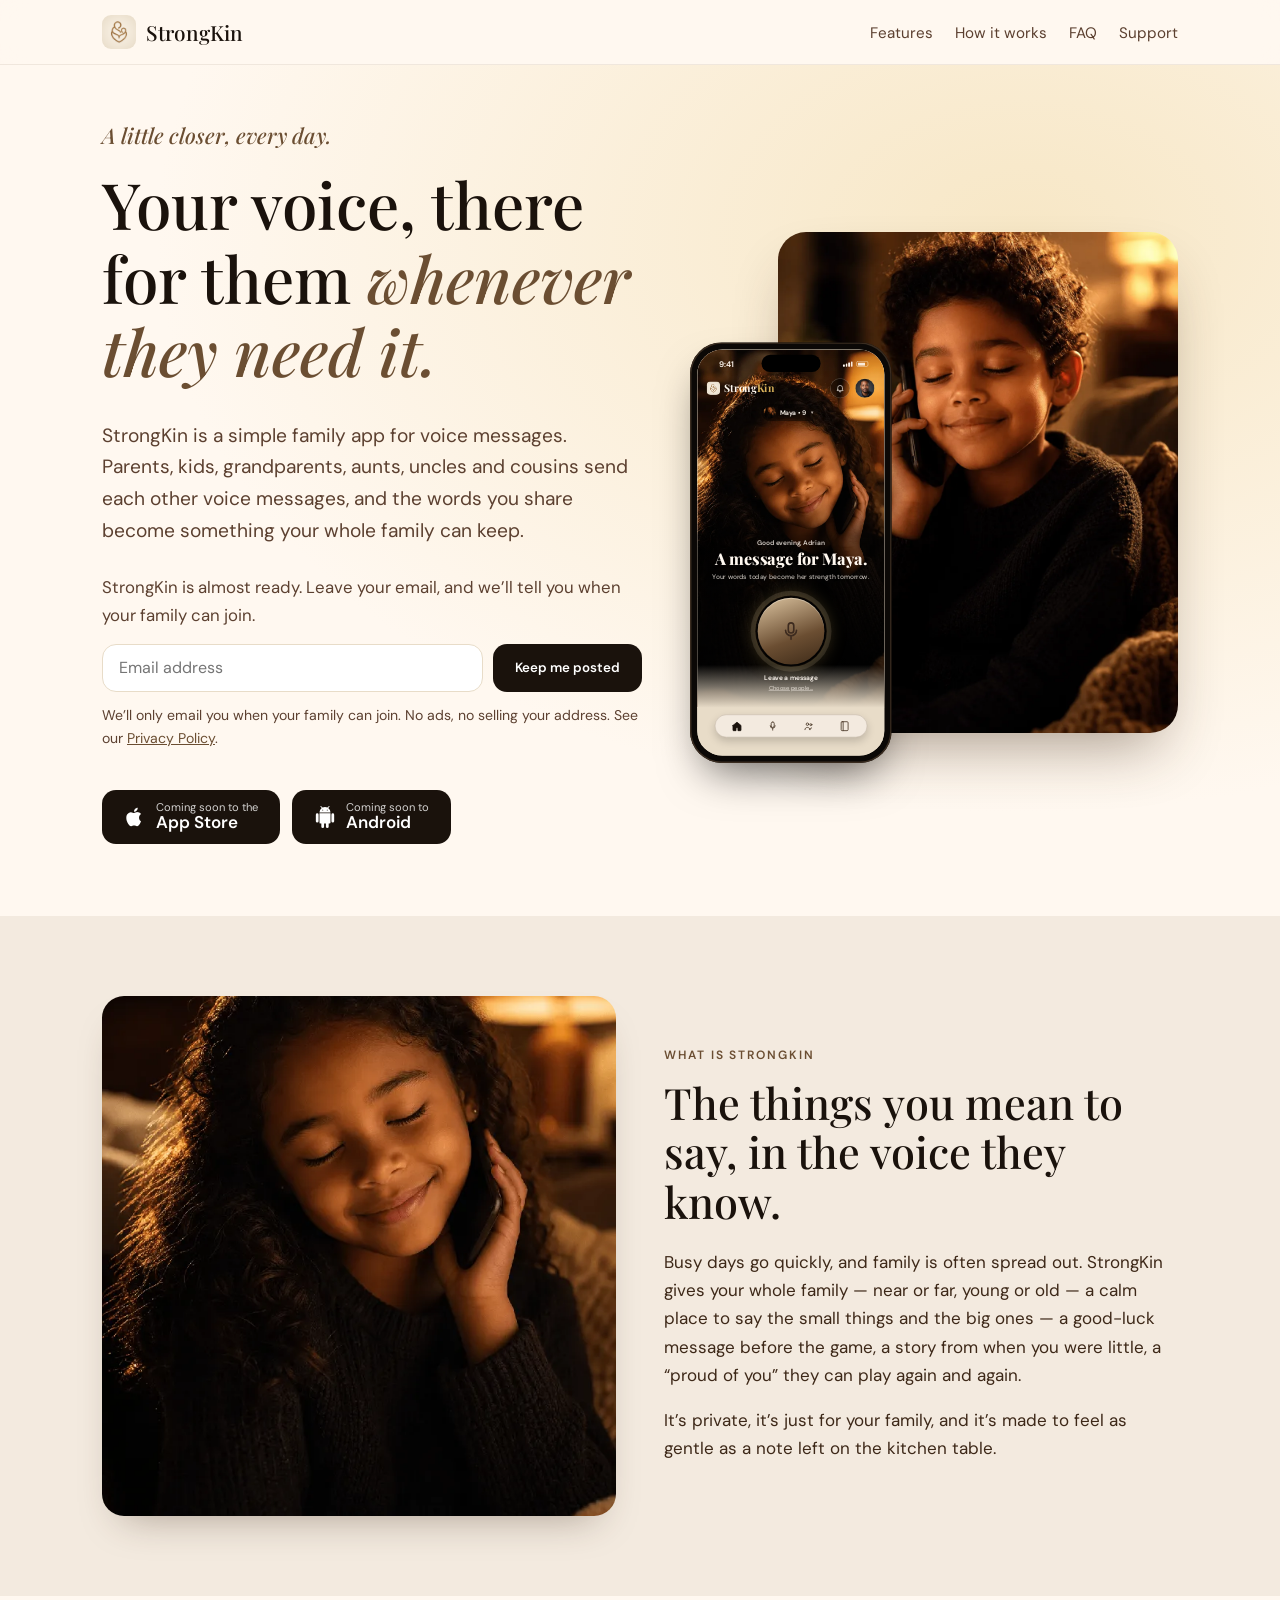
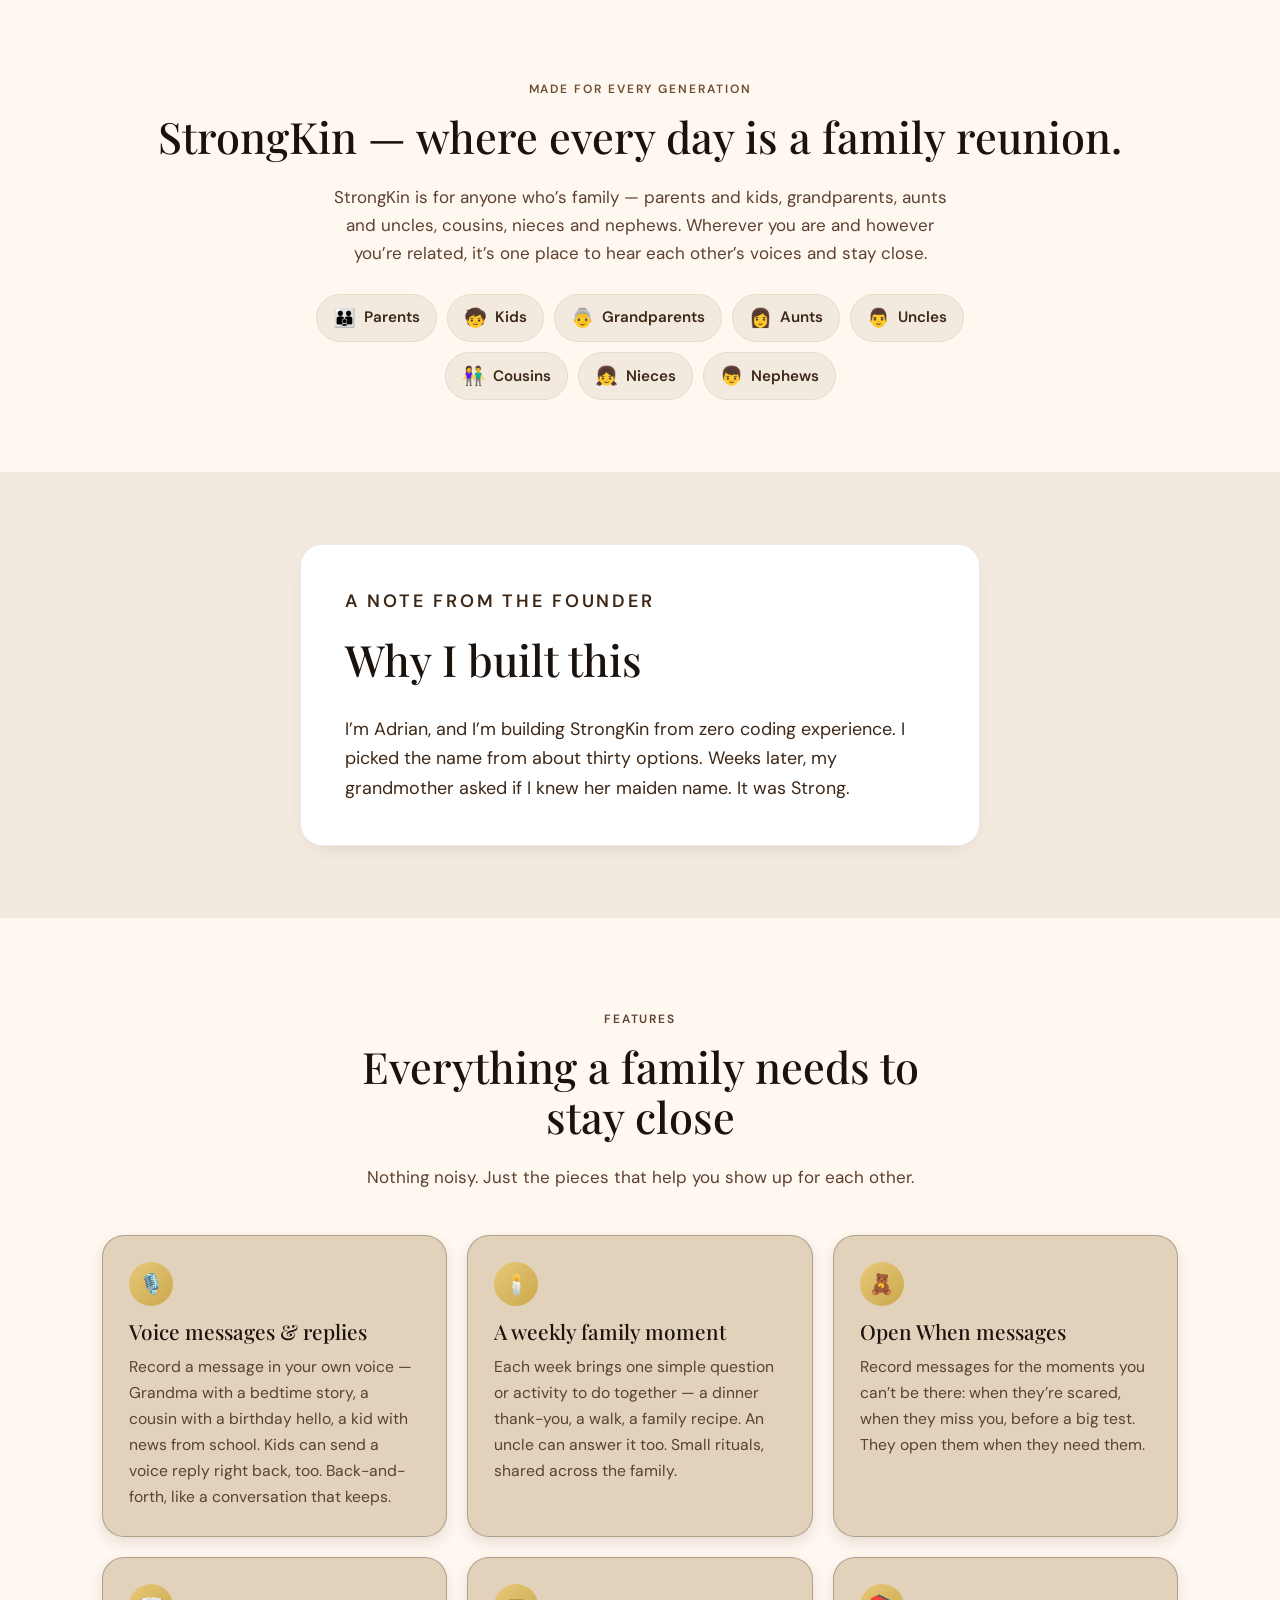
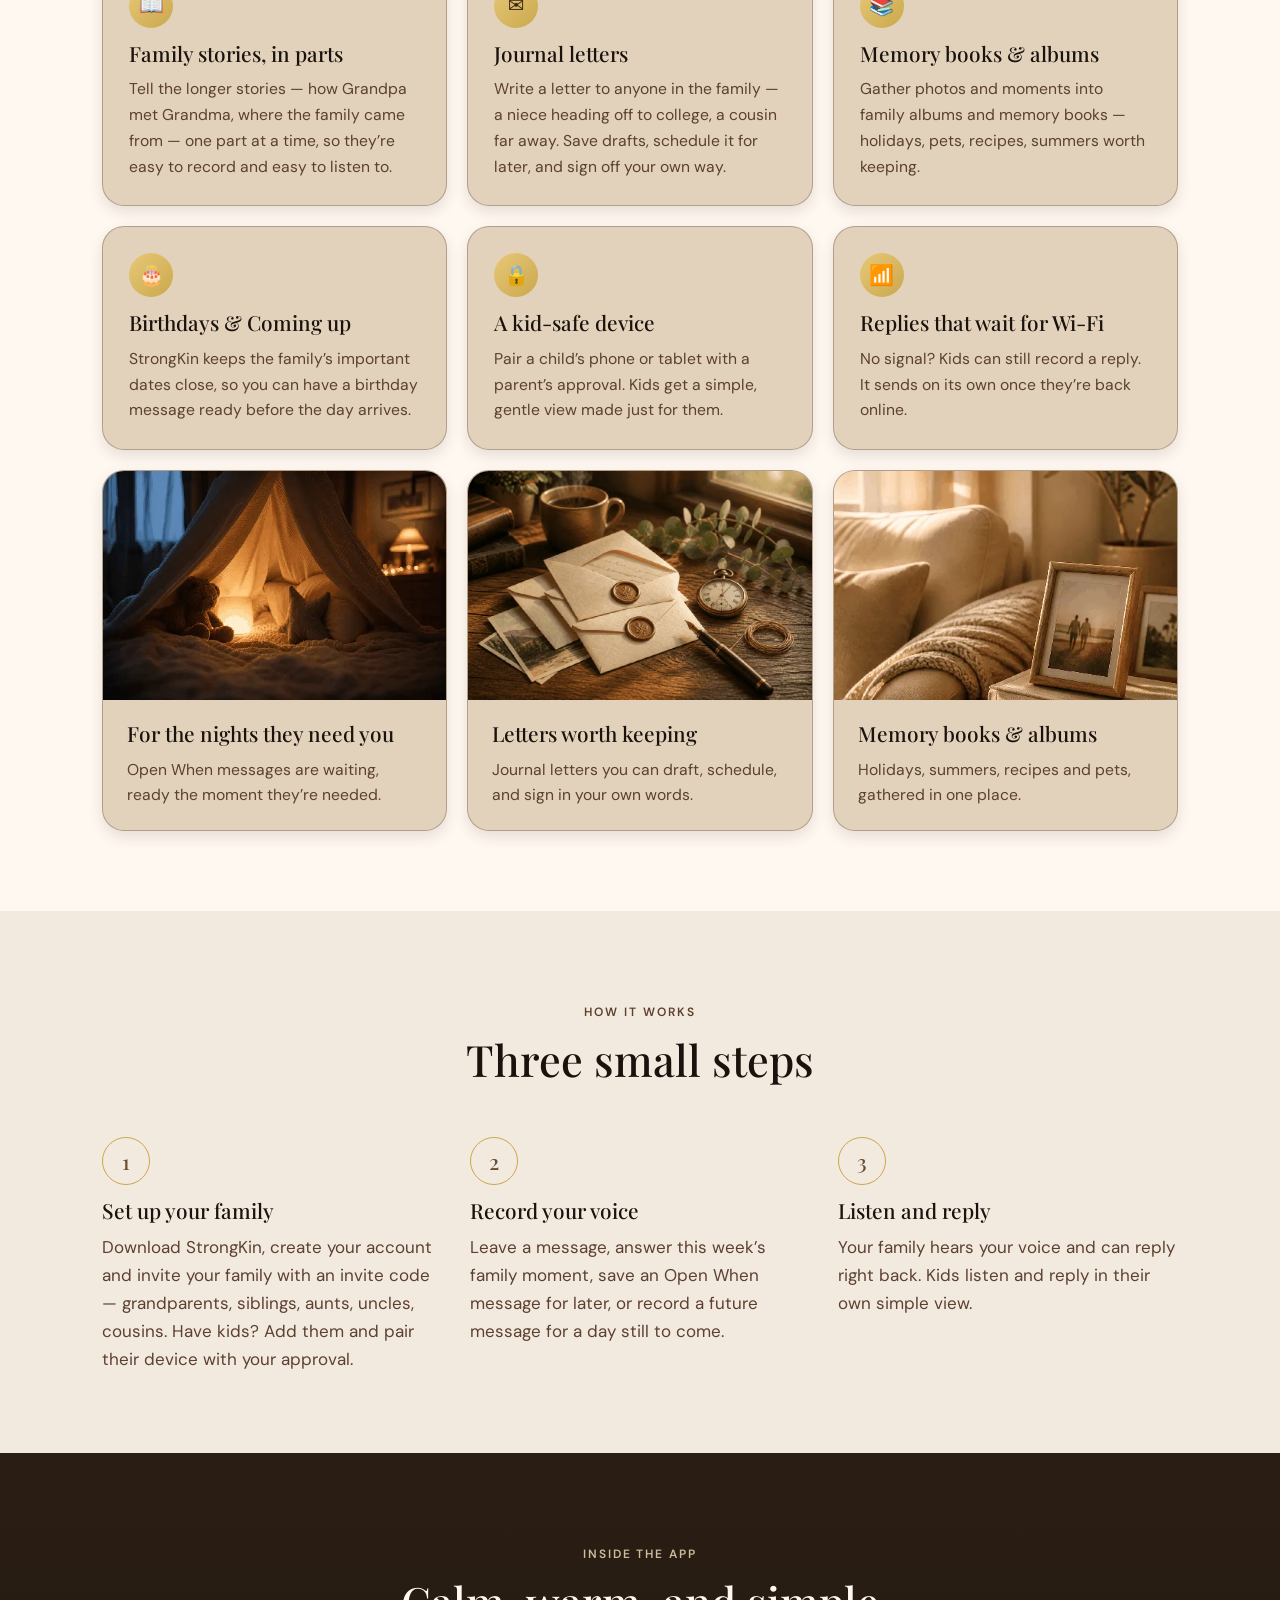
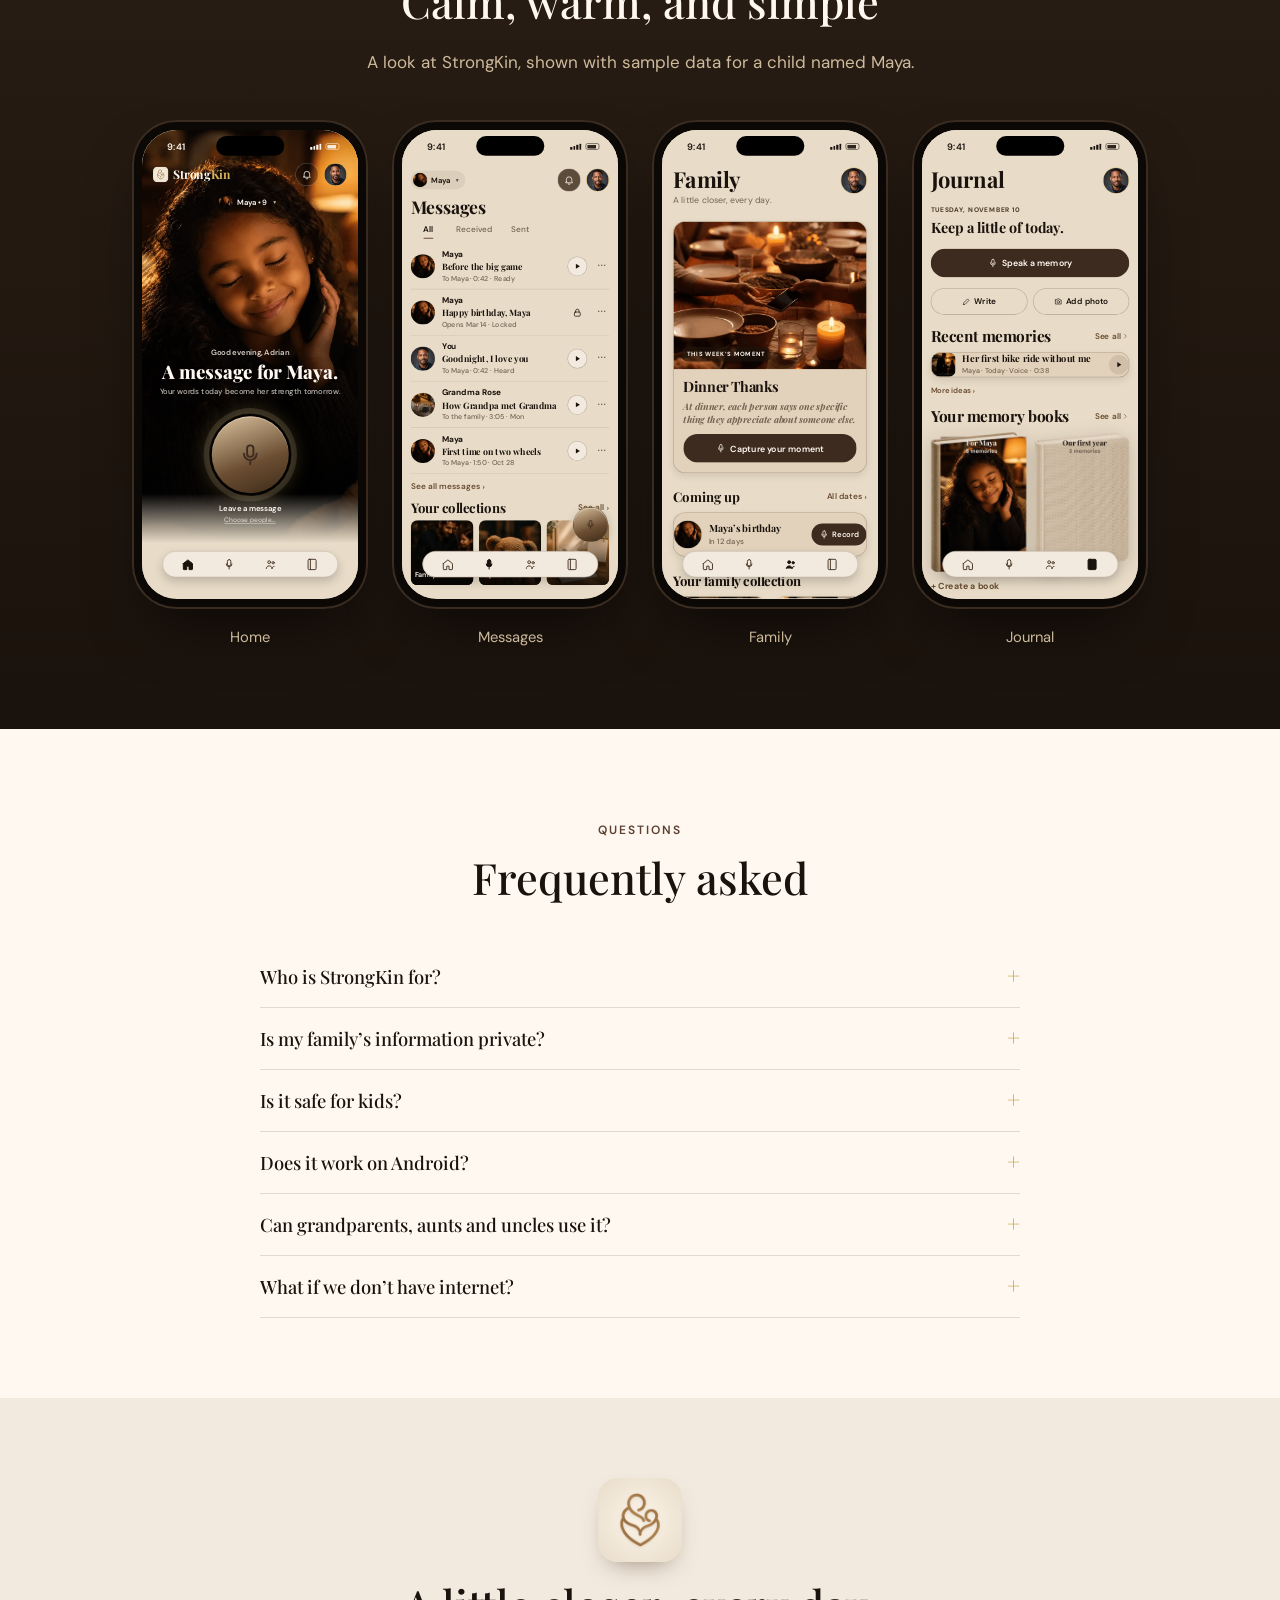
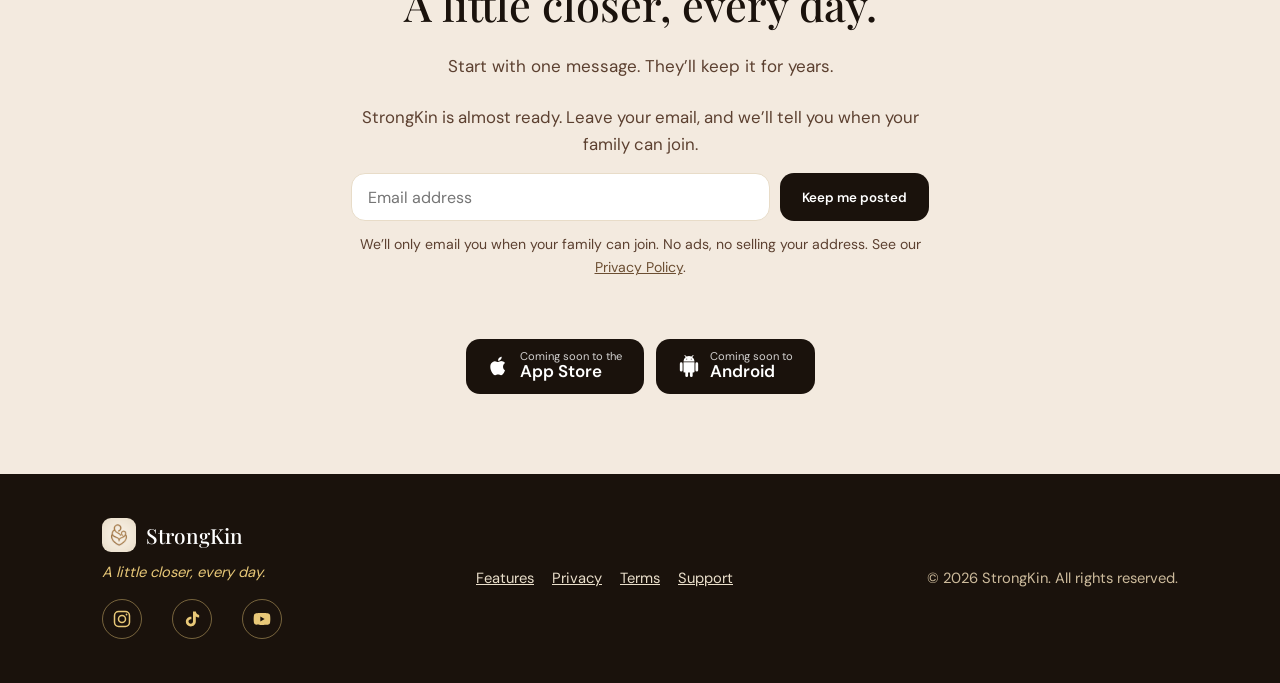
==== commit d1c1d1fd: "Fix Family phone Stories and Albums collection tiles The collection row was not shrinking equally (m" ====
--- a/index.html
+++ b/index.html
@@ -25,7 +25,7 @@
 <li><h3>Record your voice</h3><p>Leave a message, answer this week’s family moment, save an Open When message for later, or record a future message for a day still to come.</p></li>
 <li><h3>Listen and reply</h3><p>Your family hears your voice and can reply right back. Kids listen and reply in their own simple view.</p></li></ol></div></section>
 <section class="dark"><div class="wrap"><div class="center reveal"><p class="eyebrow">Inside the app</p><h2>Calm, warm, and simple</h2><p>A look at StrongKin, shown with sample data for a child named Maya.</p></div>
-<div class="phones reveal"><figure><div class="phone" role="img" aria-label="StrongKin Home screen: a full-screen photo of Maya, the headline “A message for Maya.” and a large gold mic button to leave a message"><div class="screen"><div class="app home"><img class="h-photo" src="assets/img/maya-home.webp" alt="" loading="lazy"><div class="h-scrim"></div><div class="sb light"><span>9:41</span><span class="isl"></span><span class="sbr"><i></i><i></i><i></i><i></i> <b class="batt"></b></span></div><div class="h-top"><div class="lock"><img src="assets/img/icon-180.png" alt=""><span><span class="strong">Strong</span><span class="kin">Kin</span></span></div><div class="h-right"><span class="bell"><svg class="ski" width="20" height="20" viewBox="0 0 24 24" fill="none" stroke="#FFF8F0" stroke-width="1.6" stroke-linecap="round" stroke-linejoin="round" aria-hidden="true"><path d="M6 16V11a6 6 0 0 1 12 0v5l1.5 2h-15L6 16Z"/><path d="M10 20a2 2 0 0 0 4 0"/></svg></span><span class="av"><img src="assets/img/avatar-parent.webp" alt="" loading="lazy"></span></div></div><div class="chip-wrap"><div class="chip"><span class="cav"><img src="assets/img/maya-home.webp" alt="" loading="lazy"></span>Maya • 9 <span class="caret">▼</span></div></div><div class="h-copy"><div class="greet">Good evening, Adrian</div><div class="hl">A message for Maya.</div><div class="hs">Your words today become her strength tomorrow.</div></div><div class="microw"><div class="ring"><div class="micb"><svg class="ski" width="46" height="46" viewBox="0 0 24 24" fill="none" stroke="#3D2B1F" stroke-width="1.8" stroke-linecap="round" stroke-linejoin="round" aria-hidden="true"><rect x="9" y="3" width="6" height="11" rx="3"/><path d="M6 11a6 6 0 0 0 12 0M12 17v4"/></svg></div></div></div><div class="leave">Leave a message</div><div class="choose">Choose people…</div><div class="cap"><div class="cap-in"><div class="ct on"><span class="cdot"><svg class="ski" width="25" height="25" viewBox="0 0 24 24" fill="none" stroke="currentColor" stroke-width="1.7" stroke-linecap="round" stroke-linejoin="round" aria-hidden="true"><path d="M4 10.5 12 4l8 6.5V20a1 1 0 0 1-1 1h-5v-6H10v6H5a1 1 0 0 1-1-1v-9.5Z"/></svg></span></div><div class="ct"><span class="cdot"><svg class="ski" width="25" height="25" viewBox="0 0 24 24" fill="none" stroke="currentColor" stroke-width="1.7" stroke-linecap="round" stroke-linejoin="round" aria-hidden="true"><rect x="9" y="3.5" width="6" height="11" rx="3"/><path d="M7 11a5 5 0 0 0 10 0M12 16v4"/></svg></span></div><div class="ct"><span class="cdot"><svg class="ski" width="25" height="25" viewBox="0 0 24 24" fill="none" stroke="currentColor" stroke-width="1.7" stroke-linecap="round" stroke-linejoin="round" aria-hidden="true"><circle cx="9" cy="8" r="2.5"/><circle cx="16" cy="9" r="2"/><path d="M4 19c0-2.8 2.2-4.5 5-4.5s5 1.7 5 4.5M14 19c0-2 1.5-3.5 3.5-3.5"/></svg></span></div><div class="ct"><span class="cdot"><svg class="ski" width="25" height="25" viewBox="0 0 24 24" fill="none" stroke="currentColor" stroke-width="1.7" stroke-linecap="round" stroke-linejoin="round" aria-hidden="true"><rect x="5" y="3" width="14" height="18" rx="2"/><path d="M9 3v18"/></svg></span></div></div></div></div></div></div><figcaption>Home</figcaption></figure><figure><div class="phone" role="img" aria-label="StrongKin Messages screen: Maya name chip, bell and profile photo scroll with the inbox, a small gold mic above the tab bar to record, All, Received and Sent filters, a full-row inbox, and Your collections for Family Stories, Open When, and Future"><div class="screen"><div class="app msg"><div class="sb"><span>9:41</span><span class="isl"></span><span class="sbr"><i></i><i></i><i></i><i></i> <b class="batt"></b></span></div><div class="pg-clip"><div class="pg msg-pg"><div class="msg-head"><div class="maya-chip"><span class="cav"><img src="assets/img/maya-home.webp" alt="" loading="lazy"></span>Maya <span class="caret">▼</span></div><div class="h-right"><span class="bell on-page"><svg class="ski" width="20" height="20" viewBox="0 0 24 24" fill="none" stroke="#FFF8F0" stroke-width="1.6" stroke-linecap="round" stroke-linejoin="round" aria-hidden="true"><path d="M6 16V11a6 6 0 0 1 12 0v5l1.5 2h-15L6 16Z"/><path d="M10 20a2 2 0 0 0 4 0"/></svg></span><span class="av"><img src="assets/img/avatar-parent.webp" alt="" loading="lazy"></span></div></div><div class="msg-title-row"><div class="pageTitle">Messages</div></div><div class="flt"><span class="on">All<i></i></span><span>Received<i></i></span><span>Sent<i></i></span></div><div class="inbox"><div class="irow"><span class="iface"><img src="assets/img/maya-home.webp" alt="" loading="lazy"></span><div class="icopy"><b class="iname">Maya</b><b class="ititle">Before the big game</b><span>To Maya · 0:42 · Ready</span></div><span class="pb"><svg class="ski" width="16" height="16" viewBox="0 0 24 24" fill="none" stroke="#3D2B1F" stroke-width="1.6" stroke-linecap="round" stroke-linejoin="round" aria-hidden="true"><path d="M8 5v14l11-7L8 5Z" fill="currentColor" stroke="none"/></svg></span><span class="kebab">⋯</span></div><div class="irow"><span class="iface"><img src="assets/img/maya-home.webp" alt="" loading="lazy"></span><div class="icopy"><b class="iname">Maya</b><b class="ititle">Happy birthday, Maya</b><span>Opens Mar 14 · Locked</span></div><span class="pb lock"><svg class="ski" width="18" height="18" viewBox="0 0 24 24" fill="none" stroke="#1A120C" stroke-width="1.8" stroke-linecap="round" aria-hidden="true"><rect x="5" y="11" width="14" height="10" rx="2"/><path d="M8 11V8a4 4 0 0 1 8 0v3"/></svg></span><span class="kebab">⋯</span></div><div class="irow"><span class="iface"><img src="assets/img/avatar-parent.webp" alt="" loading="lazy"></span><div class="icopy"><b class="iname">You</b><b class="ititle">Goodnight, I love you</b><span>To Maya · 0:42 · Heard</span></div><span class="pb"><svg class="ski" width="16" height="16" viewBox="0 0 24 24" fill="none" stroke="#3D2B1F" stroke-width="1.6" stroke-linecap="round" stroke-linejoin="round" aria-hidden="true"><path d="M8 5v14l11-7L8 5Z" fill="currentColor" stroke="none"/></svg></span><span class="kebab">⋯</span></div><div class="irow"><span class="iface"><img src="assets/img/wfm-laugh.webp" alt="" loading="lazy"></span><div class="icopy"><b class="iname">Grandma Rose</b><b class="ititle">How Grandpa met Grandma</b><span>To the family · 3:05 · Mon</span></div><span class="pb"><svg class="ski" width="16" height="16" viewBox="0 0 24 24" fill="none" stroke="#3D2B1F" stroke-width="1.6" stroke-linecap="round" stroke-linejoin="round" aria-hidden="true"><path d="M8 5v14l11-7L8 5Z" fill="currentColor" stroke="none"/></svg></span><span class="kebab">⋯</span></div><div class="irow"><span class="iface"><img src="assets/img/maya-home.webp" alt="" loading="lazy"></span><div class="icopy"><b class="iname">Maya</b><b class="ititle">First time on two wheels</b><span>To Maya · 1:50 · Oct 28</span></div><span class="pb"><svg class="ski" width="16" height="16" viewBox="0 0 24 24" fill="none" stroke="#3D2B1F" stroke-width="1.6" stroke-linecap="round" stroke-linejoin="round" aria-hidden="true"><path d="M8 5v14l11-7L8 5Z" fill="currentColor" stroke="none"/></svg></span><span class="kebab">⋯</span></div></div><div class="seeall">See all messages ›</div><div class="sh2"><span class="s2">Your collections</span><span class="lk2">See all ›</span></div><div class="cgrid"><div class="ctile"><img src="assets/img/entry-story.webp" alt="" loading="lazy"><div class="rt-g"></div><b>Family Stories</b></div><div class="ctile"><img src="assets/img/col-open-when.webp" alt="" loading="lazy"><div class="rt-g"></div><b>Open When</b></div><div class="ctile"><img src="assets/img/col-future.webp" alt="" loading="lazy"><div class="rt-g"></div><b>Future</b></div></div></div></div><div class="msg-fab" aria-hidden="true"><svg aria-hidden="true" class="ski" fill="none" height="20" stroke="#3D2B1F" stroke-linecap="round" stroke-linejoin="round" stroke-width="1.8" viewBox="0 0 24 24" width="20"><rect height="11" rx="3" width="6" x="9" y="3"></rect><path d="M6 11a6 6 0 0 0 12 0M12 17v4"></path></svg></div><div class="cap"><div class="cap-in"><div class="ct"><span class="cdot"><svg class="ski" width="25" height="25" viewBox="0 0 24 24" fill="none" stroke="currentColor" stroke-width="1.7" stroke-linecap="round" stroke-linejoin="round" aria-hidden="true"><path d="M4 10.5 12 4l8 6.5V20a1 1 0 0 1-1 1h-5v-6H10v6H5a1 1 0 0 1-1-1v-9.5Z"/></svg></span></div><div class="ct on"><span class="cdot"><svg class="ski" width="25" height="25" viewBox="0 0 24 24" fill="none" stroke="currentColor" stroke-width="1.7" stroke-linecap="round" stroke-linejoin="round" aria-hidden="true"><rect x="9" y="3.5" width="6" height="11" rx="3"/><path d="M7 11a5 5 0 0 0 10 0M12 16v4"/></svg></span></div><div class="ct"><span class="cdot"><svg class="ski" width="25" height="25" viewBox="0 0 24 24" fill="none" stroke="currentColor" stroke-width="1.7" stroke-linecap="round" stroke-linejoin="round" aria-hidden="true"><circle cx="9" cy="8" r="2.5"/><circle cx="16" cy="9" r="2"/><path d="M4 19c0-2.8 2.2-4.5 5-4.5s5 1.7 5 4.5M14 19c0-2 1.5-3.5 3.5-3.5"/></svg></span></div><div class="ct"><span class="cdot"><svg class="ski" width="25" height="25" viewBox="0 0 24 24" fill="none" stroke="currentColor" stroke-width="1.7" stroke-linecap="round" stroke-linejoin="round" aria-hidden="true"><rect x="5" y="3" width="14" height="18" rx="2"/><path d="M9 3v18"/></svg></span></div></div></div></div></div></div><figcaption>Messages</figcaption></figure><figure><div class="phone" role="img" aria-label="StrongKin Family screen: “Family — A little closer, every day.”, this week’s moment Dinner Thanks with the moment label on the photo, Maya’s birthday coming up, and the Stories and Albums collection"><div class="screen"><div class="app fam"><div class="sb"><span>9:41</span><span class="isl"></span><span class="sbr"><i></i><i></i><i></i><i></i> <b class="batt"></b></span></div><div class="pg-clip"><div class="pg"><div class="fh"><div><div class="ft">Family</div><div class="fs">A little closer, every day.</div></div><div class="h-right"><span class="av"><img src="assets/img/avatar-parent.webp" alt="" loading="lazy"></span></div></div><div class="card mom"><div class="mh"><img src="assets/img/wfm-dinner2.webp" alt="" loading="lazy"><div class="mchip">THIS WEEK’S MOMENT</div></div><div class="mb"><div class="mtt">Dinner Thanks</div><div class="mp">At dinner, each person says one specific thing they appreciate about someone else.</div><div class="cap-btn"><svg class="ski" width="18" height="18" viewBox="0 0 24 24" fill="none" stroke="currentColor" stroke-width="1.7" stroke-linecap="round" stroke-linejoin="round" aria-hidden="true"><rect x="9" y="3" width="6" height="11" rx="3"/><path d="M6 11a6 6 0 0 0 12 0M12 17v4"/></svg> Capture your moment</div></div></div><div class="sec"><div class="sh2"><span class="s2">Coming up</span><span class="lk2">All dates ›</span></div><div class="card ev"><span class="evf"><img src="assets/img/maya-home.webp" alt="" loading="lazy"></span><div class="evc"><b>Maya’s birthday</b><span>In 12 days</span></div><span class="lv"><svg class="ski" width="18" height="18" viewBox="0 0 24 24" fill="none" stroke="currentColor" stroke-width="1.7" stroke-linecap="round" stroke-linejoin="round" aria-hidden="true"><rect x="9" y="3" width="6" height="11" rx="3"/><path d="M6 11a6 6 0 0 0 12 0M12 17v4"/></svg> Record</span></div></div><div class="sec"><div class="s2">Your family collection</div><div class="tiles"><div class="tl"><div class="tp card"><img src="assets/img/fam-tile-stories.webp" alt="" loading="lazy"><div class="tf"></div><div class="tx"><b>Stories</b><span>Voices worth keeping</span></div></div><div class="tc">Latest: How Grandpa met Grandma</div></div><div class="tl"><div class="tp card"><img src="assets/img/fam-tile-albums.webp" alt="" loading="lazy"><div class="tf"></div><div class="tx"><b>Albums</b><span>Your family in pictures</span></div></div><div class="tc">Latest: Sunday dinners</div></div></div></div></div></div><div class="cap"><div class="cap-in"><div class="ct"><span class="cdot"><svg class="ski" width="25" height="25" viewBox="0 0 24 24" fill="none" stroke="currentColor" stroke-width="1.7" stroke-linecap="round" stroke-linejoin="round" aria-hidden="true"><path d="M4 10.5 12 4l8 6.5V20a1 1 0 0 1-1 1h-5v-6H10v6H5a1 1 0 0 1-1-1v-9.5Z"/></svg></span></div><div class="ct"><span class="cdot"><svg class="ski" width="25" height="25" viewBox="0 0 24 24" fill="none" stroke="currentColor" stroke-width="1.7" stroke-linecap="round" stroke-linejoin="round" aria-hidden="true"><rect x="9" y="3.5" width="6" height="11" rx="3"/><path d="M7 11a5 5 0 0 0 10 0M12 16v4"/></svg></span></div><div class="ct on"><span class="cdot"><svg class="ski" width="25" height="25" viewBox="0 0 24 24" fill="none" stroke="currentColor" stroke-width="1.7" stroke-linecap="round" stroke-linejoin="round" aria-hidden="true"><circle cx="9" cy="8" r="2.5"/><circle cx="16" cy="9" r="2"/><path d="M4 19c0-2.8 2.2-4.5 5-4.5s5 1.7 5 4.5M14 19c0-2 1.5-3.5 3.5-3.5"/></svg></span></div><div class="ct"><span class="cdot"><svg class="ski" width="25" height="25" viewBox="0 0 24 24" fill="none" stroke="currentColor" stroke-width="1.7" stroke-linecap="round" stroke-linejoin="round" aria-hidden="true"><rect x="5" y="3" width="14" height="18" rx="2"/><path d="M9 3v18"/></svg></span></div></div></div></div></div></div><figcaption>Family</figcaption></figure><figure><div class="phone" role="img" aria-label="StrongKin Journal screen: “Keep a little of today.” with Speak a memory, Write and Add photo, a recent memory, linen hardcover memory books for Maya and Our first year, and Letters with one from Grandma Rose"><div class="screen"><div class="app jrn"><div class="sb"><span>9:41</span><span class="isl"></span><span class="sbr"><i></i><i></i><i></i><i></i> <b class="batt"></b></span></div><div class="pg-clip"><div class="pg j"><div class="fh"><div class="ft">Journal</div><div class="h-right"><span class="av"><img src="assets/img/avatar-parent.webp" alt="" loading="lazy"></span></div></div><div class="capture-block"><div class="dateLine">Tuesday, November 10</div><div class="ctt">Keep a little of today.</div><div class="spk"><svg class="ski" width="18" height="18" viewBox="0 0 24 24" fill="none" stroke="currentColor" stroke-width="1.7" stroke-linecap="round" stroke-linejoin="round" aria-hidden="true"><rect x="9" y="3" width="6" height="11" rx="3"/><path d="M6 11a6 6 0 0 0 12 0M12 17v4"/></svg> Speak a memory</div><div class="sec2"><span><svg class="ski" width="16" height="16" viewBox="0 0 24 24" fill="none" stroke="#1A120C" stroke-width="1.7" stroke-linecap="round" stroke-linejoin="round" aria-hidden="true"><path d="M4 20h4L19 9l-4-4L4 16v4Z"/></svg> Write</span><span><svg class="ski" width="16" height="16" viewBox="0 0 24 24" fill="none" stroke="#1A120C" stroke-width="1.7" stroke-linecap="round" stroke-linejoin="round" aria-hidden="true"><path d="M4 8h3l2-3h6l2 3h3v11H4V8Z"/><circle cx="12" cy="13" r="3.5"/></svg> Add photo</span></div></div><div class="sec"><div class="sh2"><span class="s3">Recent memories</span><span class="lk2 see">See all<svg aria-hidden="true" class="ski chev" fill="none" height="14" stroke="currentColor" stroke-linecap="round" stroke-width="1.8" viewBox="0 0 24 24" width="14"><path d="m9 6 6 6-6 6"></path></svg></span></div><div class="card mrow"><img class="th" src="assets/img/entry-moment.webp" alt="" loading="lazy"><div class="evc"><b>Her first bike ride without me</b><span>Maya · Today · Voice · 0:38</span></div><span class="pb"><svg class="ski" width="16" height="16" viewBox="0 0 24 24" fill="none" stroke="#3D2B1F" stroke-width="1.6" stroke-linecap="round" stroke-linejoin="round" aria-hidden="true"><path d="M8 5v14l11-7L8 5Z" fill="currentColor" stroke="none"/></svg></span></div><div class="ideas">More ideas ›</div></div><div class="sec"><div class="sh2"><span class="s3">Your memory books</span><span class="lk2 see">See all<svg aria-hidden="true" class="ski chev" fill="none" height="14" stroke="currentColor" stroke-linecap="round" stroke-width="1.8" viewBox="0 0 24 24" width="14"><path d="m9 6 6 6-6 6"></path></svg></span></div><div class="book-shelf"><img class="book-cover" src="assets/img/journal-book-maya.webp" alt="" loading="lazy"><img class="book-cover" src="assets/img/journal-book-first-year.webp" alt="" loading="lazy"></div><div class="create-book">+ Create a book</div></div><div class="sec"><div class="sh2"><span class="s3">Letters</span><span class="lk2 see">See all<svg aria-hidden="true" class="ski chev" fill="none" height="14" stroke="currentColor" stroke-linecap="round" stroke-width="1.8" viewBox="0 0 24 24" width="14"><path d="m9 6 6 6-6 6"></path></svg></span></div><div class="card mrow"><img class="envelope" src="assets/img/journal-letter-envelope.webp" alt="" loading="lazy"><div class="evc"><b>From Grandma Rose</b><span>A letter for your birthday · Yesterday</span></div><svg class="ski" width="16" height="16" viewBox="0 0 24 24" fill="none" stroke="#6B4E32" stroke-width="1.8" stroke-linecap="round" aria-hidden="true"><path d="m9 6 6 6-6 6"/></svg></div><div class="create-book">+ Write a letter</div></div></div></div><div class="cap"><div class="cap-in"><div class="ct"><span class="cdot"><svg class="ski" width="25" height="25" viewBox="0 0 24 24" fill="none" stroke="currentColor" stroke-width="1.7" stroke-linecap="round" stroke-linejoin="round" aria-hidden="true"><path d="M4 10.5 12 4l8 6.5V20a1 1 0 0 1-1 1h-5v-6H10v6H5a1 1 0 0 1-1-1v-9.5Z"/></svg></span></div><div class="ct"><span class="cdot"><svg class="ski" width="25" height="25" viewBox="0 0 24 24" fill="none" stroke="currentColor" stroke-width="1.7" stroke-linecap="round" stroke-linejoin="round" aria-hidden="true"><rect x="9" y="3.5" width="6" height="11" rx="3"/><path d="M7 11a5 5 0 0 0 10 0M12 16v4"/></svg></span></div><div class="ct"><span class="cdot"><svg class="ski" width="25" height="25" viewBox="0 0 24 24" fill="none" stroke="currentColor" stroke-width="1.7" stroke-linecap="round" stroke-linejoin="round" aria-hidden="true"><circle cx="9" cy="8" r="2.5"/><circle cx="16" cy="9" r="2"/><path d="M4 19c0-2.8 2.2-4.5 5-4.5s5 1.7 5 4.5M14 19c0-2 1.5-3.5 3.5-3.5"/></svg></span></div><div class="ct on"><span class="cdot"><svg class="ski" width="25" height="25" viewBox="0 0 24 24" fill="none" stroke="currentColor" stroke-width="1.7" stroke-linecap="round" stroke-linejoin="round" aria-hidden="true"><rect x="5" y="3" width="14" height="18" rx="2"/><path d="M9 3v18"/></svg></span></div></div></div></div></div></div><figcaption>Journal</figcaption></figure></div></div></section>
+<div class="phones reveal"><figure><div class="phone" role="img" aria-label="StrongKin Home screen: a full-screen photo of Maya, the headline “A message for Maya.” and a large gold mic button to leave a message"><div class="screen"><div class="app home"><img class="h-photo" src="assets/img/maya-home.webp" alt="" loading="lazy"><div class="h-scrim"></div><div class="sb light"><span>9:41</span><span class="isl"></span><span class="sbr"><i></i><i></i><i></i><i></i> <b class="batt"></b></span></div><div class="h-top"><div class="lock"><img src="assets/img/icon-180.png" alt=""><span><span class="strong">Strong</span><span class="kin">Kin</span></span></div><div class="h-right"><span class="bell"><svg class="ski" width="20" height="20" viewBox="0 0 24 24" fill="none" stroke="#FFF8F0" stroke-width="1.6" stroke-linecap="round" stroke-linejoin="round" aria-hidden="true"><path d="M6 16V11a6 6 0 0 1 12 0v5l1.5 2h-15L6 16Z"/><path d="M10 20a2 2 0 0 0 4 0"/></svg></span><span class="av"><img src="assets/img/avatar-parent.webp" alt="" loading="lazy"></span></div></div><div class="chip-wrap"><div class="chip"><span class="cav"><img src="assets/img/maya-home.webp" alt="" loading="lazy"></span>Maya • 9 <span class="caret">▼</span></div></div><div class="h-copy"><div class="greet">Good evening, Adrian</div><div class="hl">A message for Maya.</div><div class="hs">Your words today become her strength tomorrow.</div></div><div class="microw"><div class="ring"><div class="micb"><svg class="ski" width="46" height="46" viewBox="0 0 24 24" fill="none" stroke="#3D2B1F" stroke-width="1.8" stroke-linecap="round" stroke-linejoin="round" aria-hidden="true"><rect x="9" y="3" width="6" height="11" rx="3"/><path d="M6 11a6 6 0 0 0 12 0M12 17v4"/></svg></div></div></div><div class="leave">Leave a message</div><div class="choose">Choose people…</div><div class="cap"><div class="cap-in"><div class="ct on"><span class="cdot"><svg class="ski" width="25" height="25" viewBox="0 0 24 24" fill="none" stroke="currentColor" stroke-width="1.7" stroke-linecap="round" stroke-linejoin="round" aria-hidden="true"><path d="M4 10.5 12 4l8 6.5V20a1 1 0 0 1-1 1h-5v-6H10v6H5a1 1 0 0 1-1-1v-9.5Z"/></svg></span></div><div class="ct"><span class="cdot"><svg class="ski" width="25" height="25" viewBox="0 0 24 24" fill="none" stroke="currentColor" stroke-width="1.7" stroke-linecap="round" stroke-linejoin="round" aria-hidden="true"><rect x="9" y="3.5" width="6" height="11" rx="3"/><path d="M7 11a5 5 0 0 0 10 0M12 16v4"/></svg></span></div><div class="ct"><span class="cdot"><svg class="ski" width="25" height="25" viewBox="0 0 24 24" fill="none" stroke="currentColor" stroke-width="1.7" stroke-linecap="round" stroke-linejoin="round" aria-hidden="true"><circle cx="9" cy="8" r="2.5"/><circle cx="16" cy="9" r="2"/><path d="M4 19c0-2.8 2.2-4.5 5-4.5s5 1.7 5 4.5M14 19c0-2 1.5-3.5 3.5-3.5"/></svg></span></div><div class="ct"><span class="cdot"><svg class="ski" width="25" height="25" viewBox="0 0 24 24" fill="none" stroke="currentColor" stroke-width="1.7" stroke-linecap="round" stroke-linejoin="round" aria-hidden="true"><rect x="5" y="3" width="14" height="18" rx="2"/><path d="M9 3v18"/></svg></span></div></div></div></div></div></div><figcaption>Home</figcaption></figure><figure><div class="phone" role="img" aria-label="StrongKin Messages screen: Maya name chip, bell and profile photo scroll with the inbox, a small gold mic above the tab bar to record, All, Received and Sent filters, a full-row inbox, and Your collections for Family Stories, Open When, and Future"><div class="screen"><div class="app msg"><div class="sb"><span>9:41</span><span class="isl"></span><span class="sbr"><i></i><i></i><i></i><i></i> <b class="batt"></b></span></div><div class="pg-clip"><div class="pg msg-pg"><div class="msg-head"><div class="maya-chip"><span class="cav"><img src="assets/img/maya-home.webp" alt="" loading="lazy"></span>Maya <span class="caret">▼</span></div><div class="h-right"><span class="bell on-page"><svg class="ski" width="20" height="20" viewBox="0 0 24 24" fill="none" stroke="#FFF8F0" stroke-width="1.6" stroke-linecap="round" stroke-linejoin="round" aria-hidden="true"><path d="M6 16V11a6 6 0 0 1 12 0v5l1.5 2h-15L6 16Z"/><path d="M10 20a2 2 0 0 0 4 0"/></svg></span><span class="av"><img src="assets/img/avatar-parent.webp" alt="" loading="lazy"></span></div></div><div class="msg-title-row"><div class="pageTitle">Messages</div></div><div class="flt"><span class="on">All<i></i></span><span>Received<i></i></span><span>Sent<i></i></span></div><div class="inbox"><div class="irow"><span class="iface"><img src="assets/img/maya-home.webp" alt="" loading="lazy"></span><div class="icopy"><b class="iname">Maya</b><b class="ititle">Before the big game</b><span>To Maya · 0:42 · Ready</span></div><span class="pb"><svg class="ski" width="16" height="16" viewBox="0 0 24 24" fill="none" stroke="#3D2B1F" stroke-width="1.6" stroke-linecap="round" stroke-linejoin="round" aria-hidden="true"><path d="M8 5v14l11-7L8 5Z" fill="currentColor" stroke="none"/></svg></span><span class="kebab">⋯</span></div><div class="irow"><span class="iface"><img src="assets/img/maya-home.webp" alt="" loading="lazy"></span><div class="icopy"><b class="iname">Maya</b><b class="ititle">Happy birthday, Maya</b><span>Opens Mar 14 · Locked</span></div><span class="pb lock"><svg class="ski" width="18" height="18" viewBox="0 0 24 24" fill="none" stroke="#1A120C" stroke-width="1.8" stroke-linecap="round" aria-hidden="true"><rect x="5" y="11" width="14" height="10" rx="2"/><path d="M8 11V8a4 4 0 0 1 8 0v3"/></svg></span><span class="kebab">⋯</span></div><div class="irow"><span class="iface"><img src="assets/img/avatar-parent.webp" alt="" loading="lazy"></span><div class="icopy"><b class="iname">You</b><b class="ititle">Goodnight, I love you</b><span>To Maya · 0:42 · Heard</span></div><span class="pb"><svg class="ski" width="16" height="16" viewBox="0 0 24 24" fill="none" stroke="#3D2B1F" stroke-width="1.6" stroke-linecap="round" stroke-linejoin="round" aria-hidden="true"><path d="M8 5v14l11-7L8 5Z" fill="currentColor" stroke="none"/></svg></span><span class="kebab">⋯</span></div><div class="irow"><span class="iface"><img src="assets/img/wfm-laugh.webp" alt="" loading="lazy"></span><div class="icopy"><b class="iname">Grandma Rose</b><b class="ititle">How Grandpa met Grandma</b><span>To the family · 3:05 · Mon</span></div><span class="pb"><svg class="ski" width="16" height="16" viewBox="0 0 24 24" fill="none" stroke="#3D2B1F" stroke-width="1.6" stroke-linecap="round" stroke-linejoin="round" aria-hidden="true"><path d="M8 5v14l11-7L8 5Z" fill="currentColor" stroke="none"/></svg></span><span class="kebab">⋯</span></div><div class="irow"><span class="iface"><img src="assets/img/maya-home.webp" alt="" loading="lazy"></span><div class="icopy"><b class="iname">Maya</b><b class="ititle">First time on two wheels</b><span>To Maya · 1:50 · Oct 28</span></div><span class="pb"><svg class="ski" width="16" height="16" viewBox="0 0 24 24" fill="none" stroke="#3D2B1F" stroke-width="1.6" stroke-linecap="round" stroke-linejoin="round" aria-hidden="true"><path d="M8 5v14l11-7L8 5Z" fill="currentColor" stroke="none"/></svg></span><span class="kebab">⋯</span></div></div><div class="seeall">See all messages ›</div><div class="sh2"><span class="s2">Your collections</span><span class="lk2">See all ›</span></div><div class="cgrid"><div class="ctile"><img src="assets/img/entry-story.webp" alt="" loading="lazy"><div class="rt-g"></div><b>Family Stories</b></div><div class="ctile"><img src="assets/img/col-open-when.webp" alt="" loading="lazy"><div class="rt-g"></div><b>Open When</b></div><div class="ctile"><img src="assets/img/col-future.webp" alt="" loading="lazy"><div class="rt-g"></div><b>Future</b></div></div></div></div><div class="msg-fab" aria-hidden="true"><svg aria-hidden="true" class="ski" fill="none" height="20" stroke="#3D2B1F" stroke-linecap="round" stroke-linejoin="round" stroke-width="1.8" viewBox="0 0 24 24" width="20"><rect height="11" rx="3" width="6" x="9" y="3"></rect><path d="M6 11a6 6 0 0 0 12 0M12 17v4"></path></svg></div><div class="cap"><div class="cap-in"><div class="ct"><span class="cdot"><svg class="ski" width="25" height="25" viewBox="0 0 24 24" fill="none" stroke="currentColor" stroke-width="1.7" stroke-linecap="round" stroke-linejoin="round" aria-hidden="true"><path d="M4 10.5 12 4l8 6.5V20a1 1 0 0 1-1 1h-5v-6H10v6H5a1 1 0 0 1-1-1v-9.5Z"/></svg></span></div><div class="ct on"><span class="cdot"><svg class="ski" width="25" height="25" viewBox="0 0 24 24" fill="none" stroke="currentColor" stroke-width="1.7" stroke-linecap="round" stroke-linejoin="round" aria-hidden="true"><rect x="9" y="3.5" width="6" height="11" rx="3"/><path d="M7 11a5 5 0 0 0 10 0M12 16v4"/></svg></span></div><div class="ct"><span class="cdot"><svg class="ski" width="25" height="25" viewBox="0 0 24 24" fill="none" stroke="currentColor" stroke-width="1.7" stroke-linecap="round" stroke-linejoin="round" aria-hidden="true"><circle cx="9" cy="8" r="2.5"/><circle cx="16" cy="9" r="2"/><path d="M4 19c0-2.8 2.2-4.5 5-4.5s5 1.7 5 4.5M14 19c0-2 1.5-3.5 3.5-3.5"/></svg></span></div><div class="ct"><span class="cdot"><svg class="ski" width="25" height="25" viewBox="0 0 24 24" fill="none" stroke="currentColor" stroke-width="1.7" stroke-linecap="round" stroke-linejoin="round" aria-hidden="true"><rect x="5" y="3" width="14" height="18" rx="2"/><path d="M9 3v18"/></svg></span></div></div></div></div></div></div><figcaption>Messages</figcaption></figure><figure><div class="phone" role="img" aria-label="StrongKin Family screen: “Family — A little closer, every day.”, this week’s moment Dinner Thanks with the moment label on the photo, Maya’s birthday coming up, and the Stories and Albums collection"><div class="screen"><div class="app fam"><div class="sb"><span>9:41</span><span class="isl"></span><span class="sbr"><i></i><i></i><i></i><i></i> <b class="batt"></b></span></div><div class="pg-clip"><div class="pg"><div class="fh"><div><div class="ft">Family</div><div class="fs">A little closer, every day.</div></div><div class="h-right"><span class="av"><img src="assets/img/avatar-parent.webp" alt="" loading="lazy"></span></div></div><div class="card mom"><div class="mh"><img src="assets/img/wfm-dinner2.webp" alt="" loading="lazy"><div class="mchip">THIS WEEK’S MOMENT</div></div><div class="mb"><div class="mtt">Dinner Thanks</div><div class="mp">At dinner, each person says one specific thing they appreciate about someone else.</div><div class="cap-btn"><svg class="ski" width="18" height="18" viewBox="0 0 24 24" fill="none" stroke="currentColor" stroke-width="1.7" stroke-linecap="round" stroke-linejoin="round" aria-hidden="true"><rect x="9" y="3" width="6" height="11" rx="3"/><path d="M6 11a6 6 0 0 0 12 0M12 17v4"/></svg> Capture your moment</div></div></div><div class="sec"><div class="sh2"><span class="s2">Coming up</span><span class="lk2">All dates ›</span></div><div class="card ev"><span class="evf"><img src="assets/img/maya-home.webp" alt="" loading="lazy"></span><div class="evc"><b>Maya’s birthday</b><span>In 12 days</span></div><span class="lv"><svg class="ski" width="18" height="18" viewBox="0 0 24 24" fill="none" stroke="currentColor" stroke-width="1.7" stroke-linecap="round" stroke-linejoin="round" aria-hidden="true"><rect x="9" y="3" width="6" height="11" rx="3"/><path d="M6 11a6 6 0 0 0 12 0M12 17v4"/></svg> Record</span></div></div><div class="sec"><div class="s2">Your family collection</div><div class="tiles"><div class="tl"><div class="tp card"><img src="assets/img/fam-tile-stories.webp" alt="" loading="lazy"><div class="tf"></div><div class="tx"><b>Stories</b><span>Voices worth keeping</span></div></div><div class="tc">Latest: How they met</div></div><div class="tl"><div class="tp card"><img src="assets/img/fam-tile-albums.webp" alt="" loading="lazy"><div class="tf"></div><div class="tx"><b>Albums</b><span>Your family in pictures</span></div></div><div class="tc">Latest: Sunday dinners</div></div></div></div></div></div><div class="cap"><div class="cap-in"><div class="ct"><span class="cdot"><svg class="ski" width="25" height="25" viewBox="0 0 24 24" fill="none" stroke="currentColor" stroke-width="1.7" stroke-linecap="round" stroke-linejoin="round" aria-hidden="true"><path d="M4 10.5 12 4l8 6.5V20a1 1 0 0 1-1 1h-5v-6H10v6H5a1 1 0 0 1-1-1v-9.5Z"/></svg></span></div><div class="ct"><span class="cdot"><svg class="ski" width="25" height="25" viewBox="0 0 24 24" fill="none" stroke="currentColor" stroke-width="1.7" stroke-linecap="round" stroke-linejoin="round" aria-hidden="true"><rect x="9" y="3.5" width="6" height="11" rx="3"/><path d="M7 11a5 5 0 0 0 10 0M12 16v4"/></svg></span></div><div class="ct on"><span class="cdot"><svg class="ski" width="25" height="25" viewBox="0 0 24 24" fill="none" stroke="currentColor" stroke-width="1.7" stroke-linecap="round" stroke-linejoin="round" aria-hidden="true"><circle cx="9" cy="8" r="2.5"/><circle cx="16" cy="9" r="2"/><path d="M4 19c0-2.8 2.2-4.5 5-4.5s5 1.7 5 4.5M14 19c0-2 1.5-3.5 3.5-3.5"/></svg></span></div><div class="ct"><span class="cdot"><svg class="ski" width="25" height="25" viewBox="0 0 24 24" fill="none" stroke="currentColor" stroke-width="1.7" stroke-linecap="round" stroke-linejoin="round" aria-hidden="true"><rect x="5" y="3" width="14" height="18" rx="2"/><path d="M9 3v18"/></svg></span></div></div></div></div></div></div><figcaption>Family</figcaption></figure><figure><div class="phone" role="img" aria-label="StrongKin Journal screen: “Keep a little of today.” with Speak a memory, Write and Add photo, a recent memory, linen hardcover memory books for Maya and Our first year, and Letters with one from Grandma Rose"><div class="screen"><div class="app jrn"><div class="sb"><span>9:41</span><span class="isl"></span><span class="sbr"><i></i><i></i><i></i><i></i> <b class="batt"></b></span></div><div class="pg-clip"><div class="pg j"><div class="fh"><div class="ft">Journal</div><div class="h-right"><span class="av"><img src="assets/img/avatar-parent.webp" alt="" loading="lazy"></span></div></div><div class="capture-block"><div class="dateLine">Tuesday, November 10</div><div class="ctt">Keep a little of today.</div><div class="spk"><svg class="ski" width="18" height="18" viewBox="0 0 24 24" fill="none" stroke="currentColor" stroke-width="1.7" stroke-linecap="round" stroke-linejoin="round" aria-hidden="true"><rect x="9" y="3" width="6" height="11" rx="3"/><path d="M6 11a6 6 0 0 0 12 0M12 17v4"/></svg> Speak a memory</div><div class="sec2"><span><svg class="ski" width="16" height="16" viewBox="0 0 24 24" fill="none" stroke="#1A120C" stroke-width="1.7" stroke-linecap="round" stroke-linejoin="round" aria-hidden="true"><path d="M4 20h4L19 9l-4-4L4 16v4Z"/></svg> Write</span><span><svg class="ski" width="16" height="16" viewBox="0 0 24 24" fill="none" stroke="#1A120C" stroke-width="1.7" stroke-linecap="round" stroke-linejoin="round" aria-hidden="true"><path d="M4 8h3l2-3h6l2 3h3v11H4V8Z"/><circle cx="12" cy="13" r="3.5"/></svg> Add photo</span></div></div><div class="sec"><div class="sh2"><span class="s3">Recent memories</span><span class="lk2 see">See all<svg aria-hidden="true" class="ski chev" fill="none" height="14" stroke="currentColor" stroke-linecap="round" stroke-width="1.8" viewBox="0 0 24 24" width="14"><path d="m9 6 6 6-6 6"></path></svg></span></div><div class="card mrow"><img class="th" src="assets/img/entry-moment.webp" alt="" loading="lazy"><div class="evc"><b>Her first bike ride without me</b><span>Maya · Today · Voice · 0:38</span></div><span class="pb"><svg class="ski" width="16" height="16" viewBox="0 0 24 24" fill="none" stroke="#3D2B1F" stroke-width="1.6" stroke-linecap="round" stroke-linejoin="round" aria-hidden="true"><path d="M8 5v14l11-7L8 5Z" fill="currentColor" stroke="none"/></svg></span></div><div class="ideas">More ideas ›</div></div><div class="sec"><div class="sh2"><span class="s3">Your memory books</span><span class="lk2 see">See all<svg aria-hidden="true" class="ski chev" fill="none" height="14" stroke="currentColor" stroke-linecap="round" stroke-width="1.8" viewBox="0 0 24 24" width="14"><path d="m9 6 6 6-6 6"></path></svg></span></div><div class="book-shelf"><img class="book-cover" src="assets/img/journal-book-maya.webp" alt="" loading="lazy"><img class="book-cover" src="assets/img/journal-book-first-year.webp" alt="" loading="lazy"></div><div class="create-book">+ Create a book</div></div><div class="sec"><div class="sh2"><span class="s3">Letters</span><span class="lk2 see">See all<svg aria-hidden="true" class="ski chev" fill="none" height="14" stroke="currentColor" stroke-linecap="round" stroke-width="1.8" viewBox="0 0 24 24" width="14"><path d="m9 6 6 6-6 6"></path></svg></span></div><div class="card mrow"><img class="envelope" src="assets/img/journal-letter-envelope.webp" alt="" loading="lazy"><div class="evc"><b>From Grandma Rose</b><span>A letter for your birthday · Yesterday</span></div><svg class="ski" width="16" height="16" viewBox="0 0 24 24" fill="none" stroke="#6B4E32" stroke-width="1.8" stroke-linecap="round" aria-hidden="true"><path d="m9 6 6 6-6 6"/></svg></div><div class="create-book">+ Write a letter</div></div></div></div><div class="cap"><div class="cap-in"><div class="ct"><span class="cdot"><svg class="ski" width="25" height="25" viewBox="0 0 24 24" fill="none" stroke="currentColor" stroke-width="1.7" stroke-linecap="round" stroke-linejoin="round" aria-hidden="true"><path d="M4 10.5 12 4l8 6.5V20a1 1 0 0 1-1 1h-5v-6H10v6H5a1 1 0 0 1-1-1v-9.5Z"/></svg></span></div><div class="ct"><span class="cdot"><svg class="ski" width="25" height="25" viewBox="0 0 24 24" fill="none" stroke="currentColor" stroke-width="1.7" stroke-linecap="round" stroke-linejoin="round" aria-hidden="true"><rect x="9" y="3.5" width="6" height="11" rx="3"/><path d="M7 11a5 5 0 0 0 10 0M12 16v4"/></svg></span></div><div class="ct"><span class="cdot"><svg class="ski" width="25" height="25" viewBox="0 0 24 24" fill="none" stroke="currentColor" stroke-width="1.7" stroke-linecap="round" stroke-linejoin="round" aria-hidden="true"><circle cx="9" cy="8" r="2.5"/><circle cx="16" cy="9" r="2"/><path d="M4 19c0-2.8 2.2-4.5 5-4.5s5 1.7 5 4.5M14 19c0-2 1.5-3.5 3.5-3.5"/></svg></span></div><div class="ct on"><span class="cdot"><svg class="ski" width="25" height="25" viewBox="0 0 24 24" fill="none" stroke="currentColor" stroke-width="1.7" stroke-linecap="round" stroke-linejoin="round" aria-hidden="true"><rect x="5" y="3" width="14" height="18" rx="2"/><path d="M9 3v18"/></svg></span></div></div></div></div></div></div><figcaption>Journal</figcaption></figure></div></div></section>
 <section id="faq"><div class="wrap"><div class="center"><p class="eyebrow">Questions</p><h2>Frequently asked</h2></div><div class="faq"><details><summary>Who is StrongKin for?</summary><p>Anyone who’s family. Parents and kids, grandparents, aunts and uncles, cousins, nieces and nephews — StrongKin is one place for all of you to send voice messages, share stories and stay close to each other, whoever’s talking and whoever’s listening.</p></details><details><summary>Is my family’s information private?</summary><p>Your messages, photos and letters are stored in your StrongKin account and shared only with the family members you connect. We don’t sell your data and we don’t show ads. Read the <a href="privacy.html">privacy policy</a> for the details.</p></details><details><summary>Is it safe for kids?</summary><p>Children use a separate, simplified view. A child’s device is paired to the family only with a parent’s approval, and there are no public profiles, feeds, or messages from strangers.</p></details><details><summary>Does it work on Android?</summary><p>Yes. StrongKin is coming soon to both iPhone (App Store) and Android (Google Play).</p></details><details><summary>Can grandparents, aunts and uncles use it?</summary><p>Yes. StrongKin is for the whole family, not just parents. Grandparents, aunts, uncles and cousins can be part of your family in the app to send messages, letters and stories, and hear the kids’ replies.</p></details><details><summary>What if we don’t have internet?</summary><p>Replies recorded offline are saved on the device and sent automatically once you’re connected again.</p></details></div></div></section>
 <section class="cta"><div class="wrap"><img src="assets/img/icon-180.png" alt="StrongKin app icon" width="84" height="84" loading="lazy"><h2>A little closer, every day.</h2><p style="color:var(--muted);margin-bottom:24px">Start with one message. They’ll keep it for years.</p><form class="waitlist" data-source="homepage-cta" action="#" method="post"><p class="waitlist-lead">StrongKin is almost ready. Leave your email, and we’ll tell you when your family can join.</p><div class="waitlist-row"><label class="sr-only" for="waitlist-email-cta">Email address</label><input id="waitlist-email-cta" type="email" name="email" autocomplete="email" inputmode="email" required placeholder="Email address"><div class="hp" aria-hidden="true"><label for="waitlist-company-cta">Company</label><input id="waitlist-company-cta" type="text" name="company" tabindex="-1" autocomplete="off"></div><button type="submit" class="btn">Keep me posted</button></div><p class="waitlist-note">We’ll only email you when your family can join. No ads, no selling your address. See our <a href="privacy.html">Privacy Policy</a>.</p><p class="waitlist-status" role="status" aria-live="polite"></p></form><div class="badges"><span class="badge-soon" role="img" aria-label="Coming soon to the App Store"><svg viewBox="0 0 24 24" aria-hidden="true"><path d="M16.4 12.6c0-2.6 2.1-3.8 2.2-3.9-1.2-1.8-3.1-2-3.7-2-1.6-.2-3.1.9-3.9.9-.8 0-2-.9-3.4-.9-1.7 0-3.3 1-4.2 2.6-1.8 3.1-.5 7.7 1.3 10.2.8 1.2 1.8 2.6 3.1 2.5 1.3-.1 1.7-.8 3.2-.8s1.9.8 3.2.8c1.3 0 2.2-1.2 3-2.5 1-1.4 1.3-2.7 1.4-2.8-.1 0-2.2-.8-2.2-4.1zM13.9 4.9c.7-.8 1.2-2 1-3.1-1 0-2.2.7-2.9 1.5-.6.7-1.2 1.9-1 3 1.1.1 2.2-.6 2.9-1.4z"/></svg><span><small>Coming soon to the</small>App Store</span></span><span class="badge-soon" role="img" aria-label="Coming soon to Android"><svg viewBox="0 0 24 24" aria-hidden="true"><path d="M6 18c0 .55.45 1 1 1h1v3.5a1.5 1.5 0 003 0V19h2v3.5a1.5 1.5 0 003 0V19h1c.55 0 1-.45 1-1V8H6v10zM3.5 8A1.5 1.5 0 002 9.5v7a1.5 1.5 0 003 0v-7A1.5 1.5 0 003.5 8zm17 0A1.5 1.5 0 0019 9.5v7a1.5 1.5 0 003 0v-7A1.5 1.5 0 0020.5 8zm-4.97-5.84l1.3-1.3a.5.5 0 10-.71-.71l-1.48 1.48A5.9 5.9 0 0012 1c-.96 0-1.86.23-2.66.63L7.85.15a.5.5 0 10-.71.71l1.31 1.31A5.97 5.97 0 006 7h12a5.97 5.97 0 00-2.47-4.84zM10 5H9V4h1v1zm5 0h-1V4h1v1z"/></svg><span><small>Coming soon to</small>Android</span></span></div></div></section></main><footer><div class="wrap"><div><a class="brand" href="index.html"><img src="assets/img/icon-180.png" alt="" width="34" height="34">StrongKin</a><p style="margin:.6em 0 0"><em style="color:#E8C878">A little closer, every day.</em></p><div class="social" aria-label="StrongKin on social media"><a href="https://www.instagram.com/strongkinapp/" target="_blank" rel="noopener" aria-label="StrongKin on Instagram"><svg viewBox="0 0 24 24" width="20" height="20" aria-hidden="true" fill="none" stroke="currentColor" stroke-width="1.8"><rect x="3" y="3" width="18" height="18" rx="5"/><circle cx="12" cy="12" r="4.2"/><circle cx="17.4" cy="6.6" r="1.1" fill="currentColor" stroke="none"/></svg></a><a href="https://www.tiktok.com/@strongkinapp" target="_blank" rel="noopener" aria-label="StrongKin on TikTok"><svg viewBox="0 0 24 24" width="20" height="20" aria-hidden="true" fill="currentColor"><path d="M16.6 3c.3 2.3 1.7 3.9 4 4.1v3.1c-1.5.1-2.8-.4-4-1.2v6.1c0 3.6-2.9 5.9-6.1 5.9A5.9 5.9 0 0 1 4.6 15c0-3.5 3-6.2 6.7-5.8v3.2c-1.8-.4-3.5.8-3.5 2.6 0 1.5 1.2 2.6 2.7 2.6 1.6 0 2.7-1.1 2.7-3V3h3.4z"/></svg></a><a href="https://www.youtube.com/@strongkinapp" target="_blank" rel="noopener" aria-label="StrongKin on YouTube"><svg viewBox="0 0 24 24" width="20" height="20" aria-hidden="true" fill="currentColor"><path d="M21.6 7.2a2.7 2.7 0 0 0-1.9-1.9C18 4.8 12 4.8 12 4.8s-6 0-7.7.5a2.7 2.7 0 0 0-1.9 1.9C2 8.9 2 12 2 12s0 3.1.4 4.8a2.7 2.7 0 0 0 1.9 1.9c1.7.5 7.7.5 7.7.5s6 0 7.7-.5a2.7 2.7 0 0 0 1.9-1.9c.4-1.7.4-4.8.4-4.8s0-3.1-.4-4.8zM10 15.1V8.9l5.2 3.1L10 15.1z"/></svg></a></div></div>
 <nav aria-label="Footer"><a href="index.html#features">Features</a><a href="privacy.html">Privacy</a><a href="terms.html">Terms</a><a href="support.html">Support</a></nav><p style="margin:0">&copy; 2026 StrongKin. All rights reserved.</p></div></footer><script src="assets/site.js" defer></script></body></html>
--- a/assets/site.css
+++ b/assets/site.css
@@ -300,7 +300,15 @@
 .msg-fab{position:absolute;right:18px;bottom:102px;width:64px;height:64px;border-radius:32px;z-index:7;background:linear-gradient(160deg,#DCC4A0,#6B4E32 60%,#3D2A18);display:flex;align-items:center;justify-content:center;box-shadow:inset 0 2px 0 rgba(255,248,240,.35),0 8px 18px rgba(0,0,0,.22);border:1px solid rgba(74,52,32,.32);pointer-events:none}
 .msg-fab .ski{stroke:#3D2B1F}
 
-/* Collection tile captions under Stories / Albums */
+/* Family tab "Your family collection" tiles — match FamilyTabLanding */
+.tiles{display:flex;gap:12px;align-items:flex-start}
+.tl{flex:1 1 0;min-width:0;display:flex;flex-direction:column;gap:8px}
+.tp{position:relative;height:168px;border-radius:22px}
+.tp img{width:100%;height:100%;object-fit:cover;object-position:center}
+.tf{position:absolute;inset:0;background:linear-gradient(rgba(30,20,12,0) 35%,rgba(30,20,12,.82))}
+.tx{position:absolute;left:12px;right:12px;bottom:12px}
+.tx b{display:block;font:700 22px/26px "Playfair Display";color:#FFF8F0;letter-spacing:0;white-space:nowrap;overflow:hidden;text-overflow:ellipsis}
+.tx span{display:block;margin-top:2px;font:500 12.5px/16px "DM Sans";color:rgba(255,248,240,.86);white-space:nowrap;overflow:hidden;text-overflow:ellipsis}
 .tc{font:500 13px/18px "DM Sans";color:rgba(74,56,40,.72);text-align:center;padding:0 2px;white-space:nowrap;overflow:hidden;text-overflow:ellipsis}
 
 /* Family invite landing (/join) — matches the app and marketing site, not the old dark connect page */
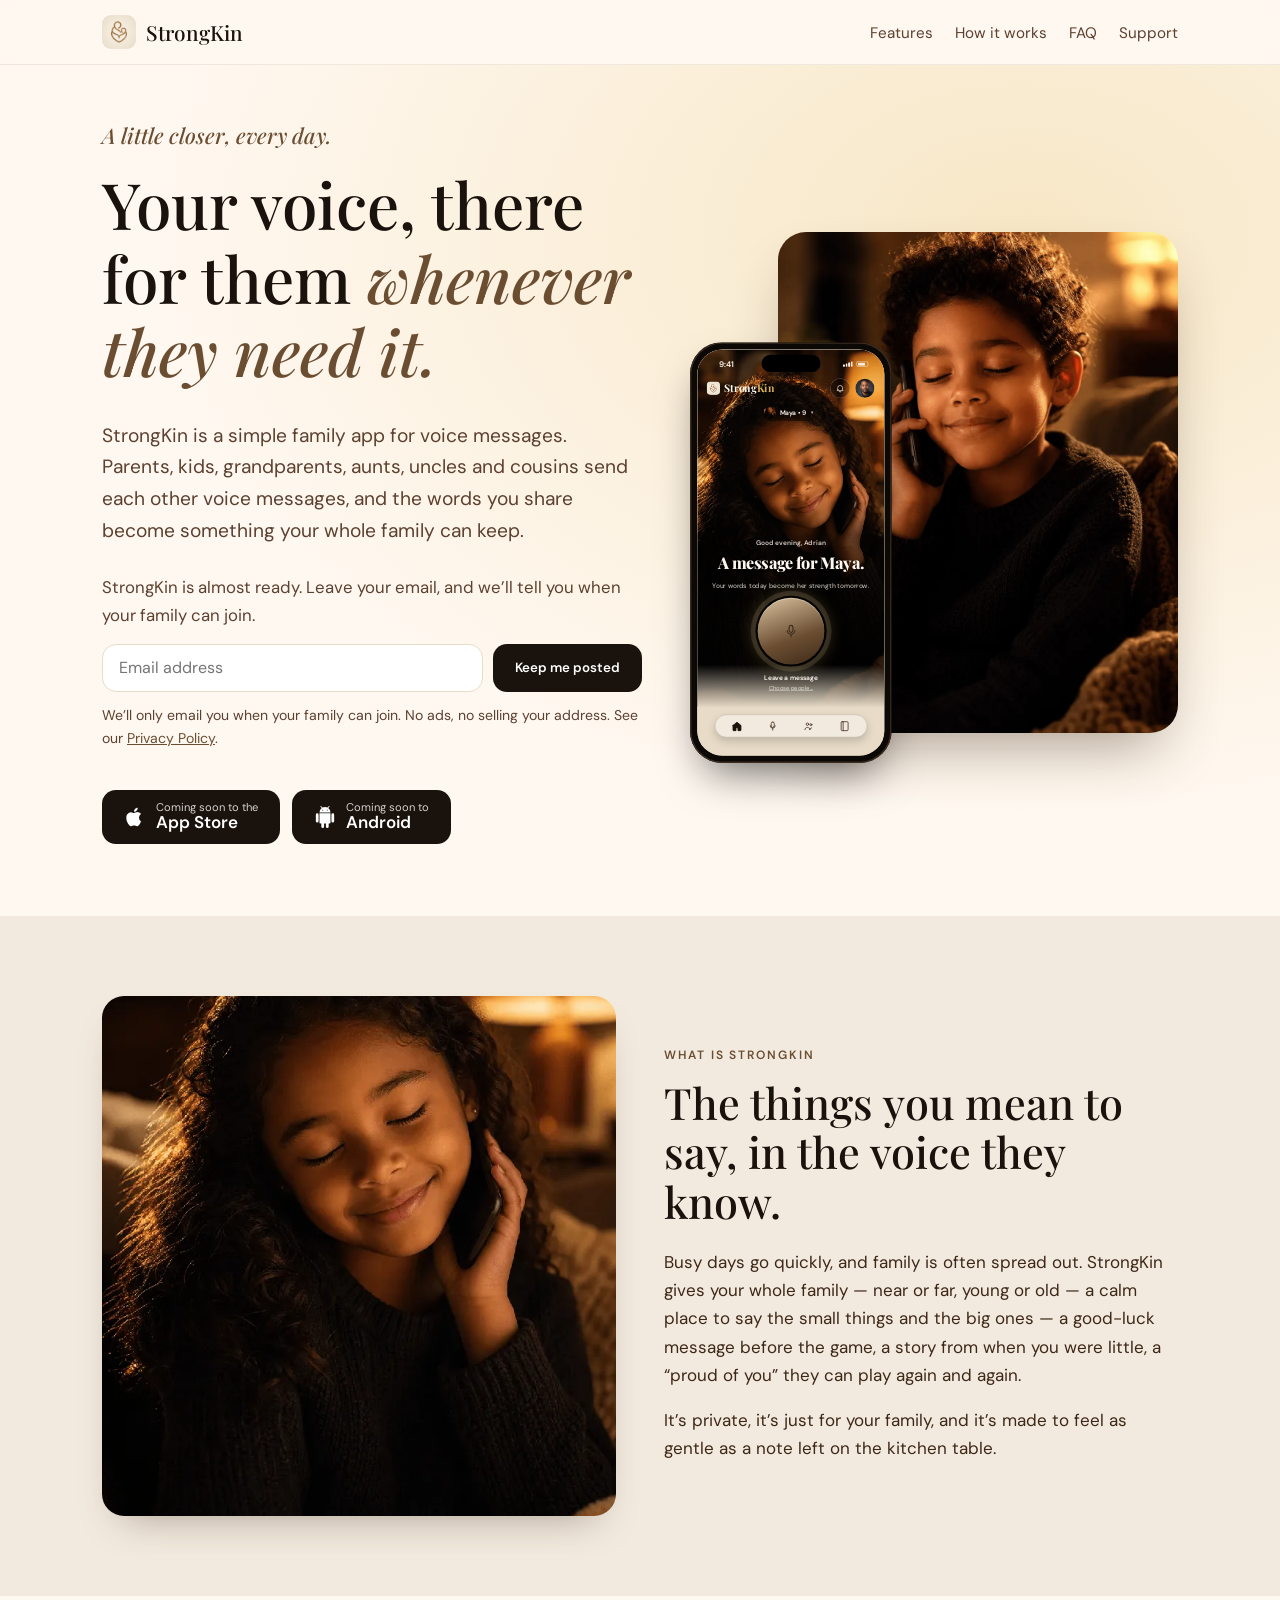
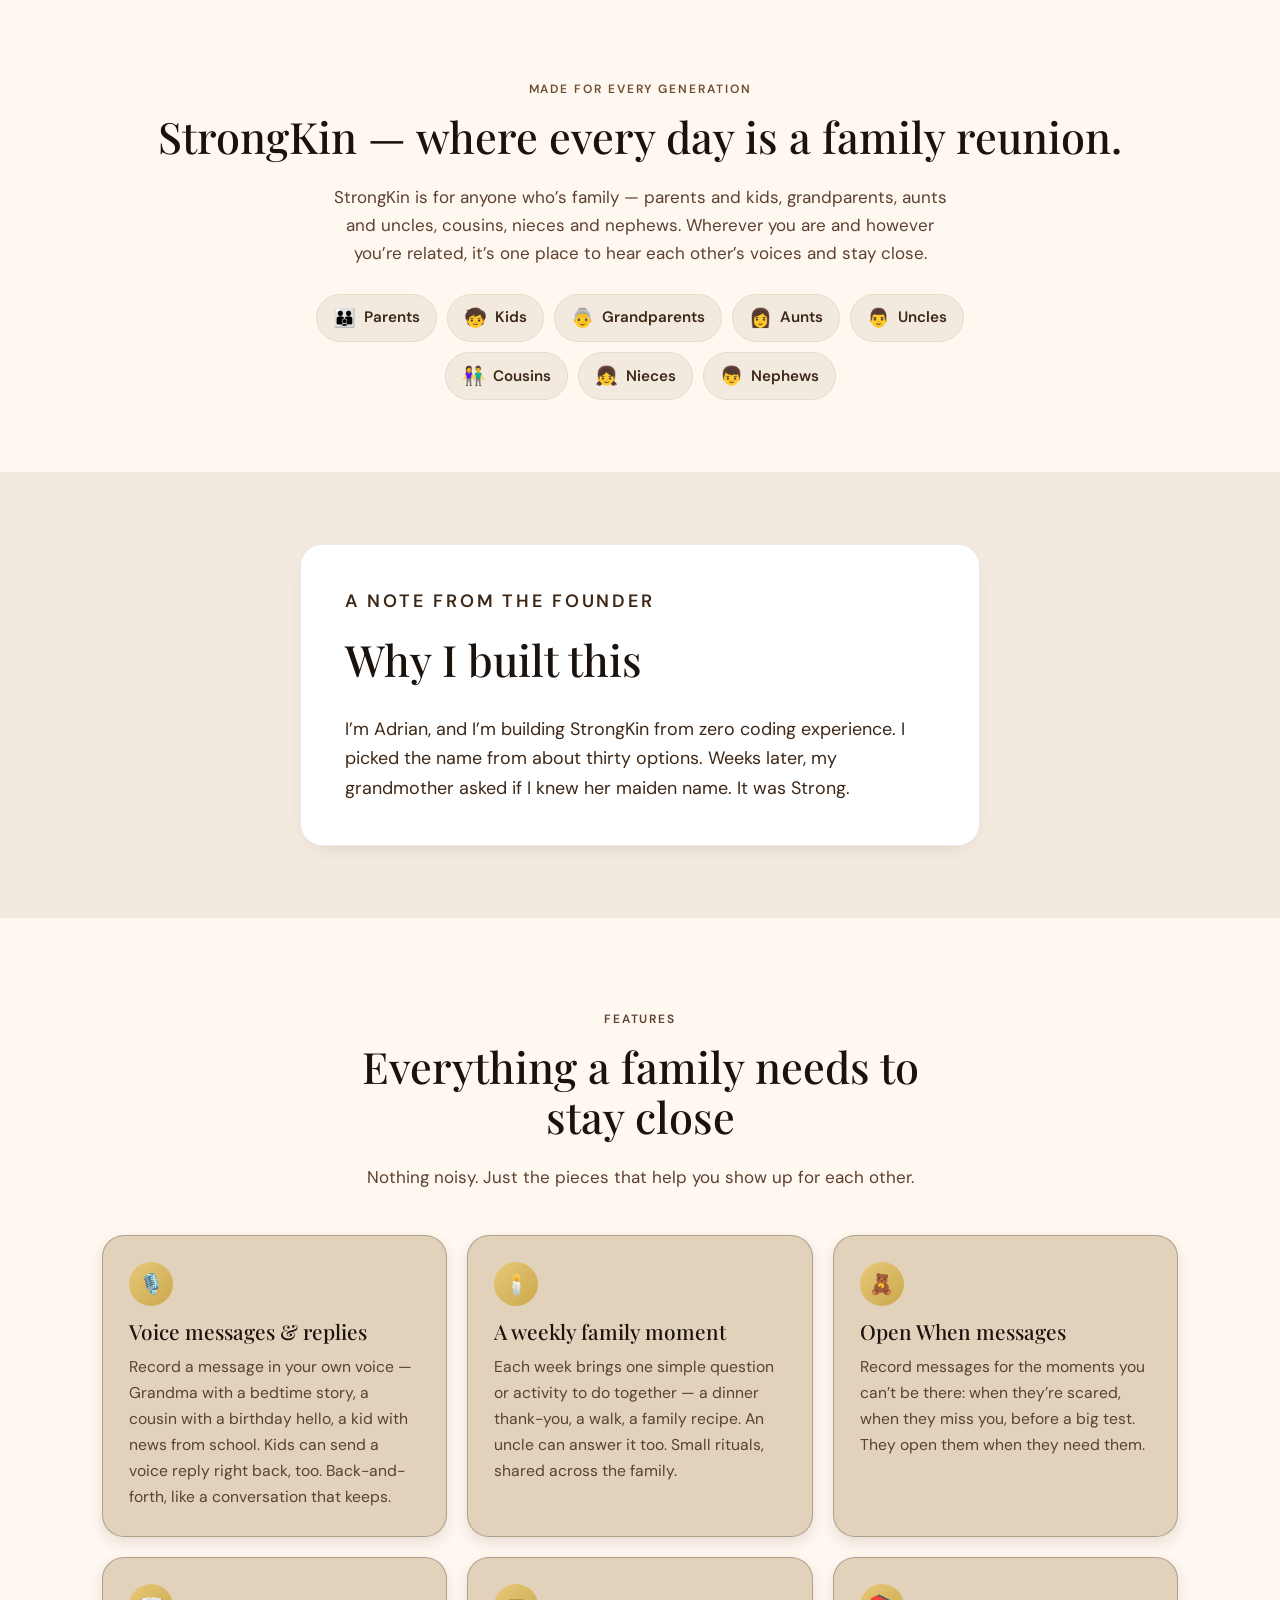
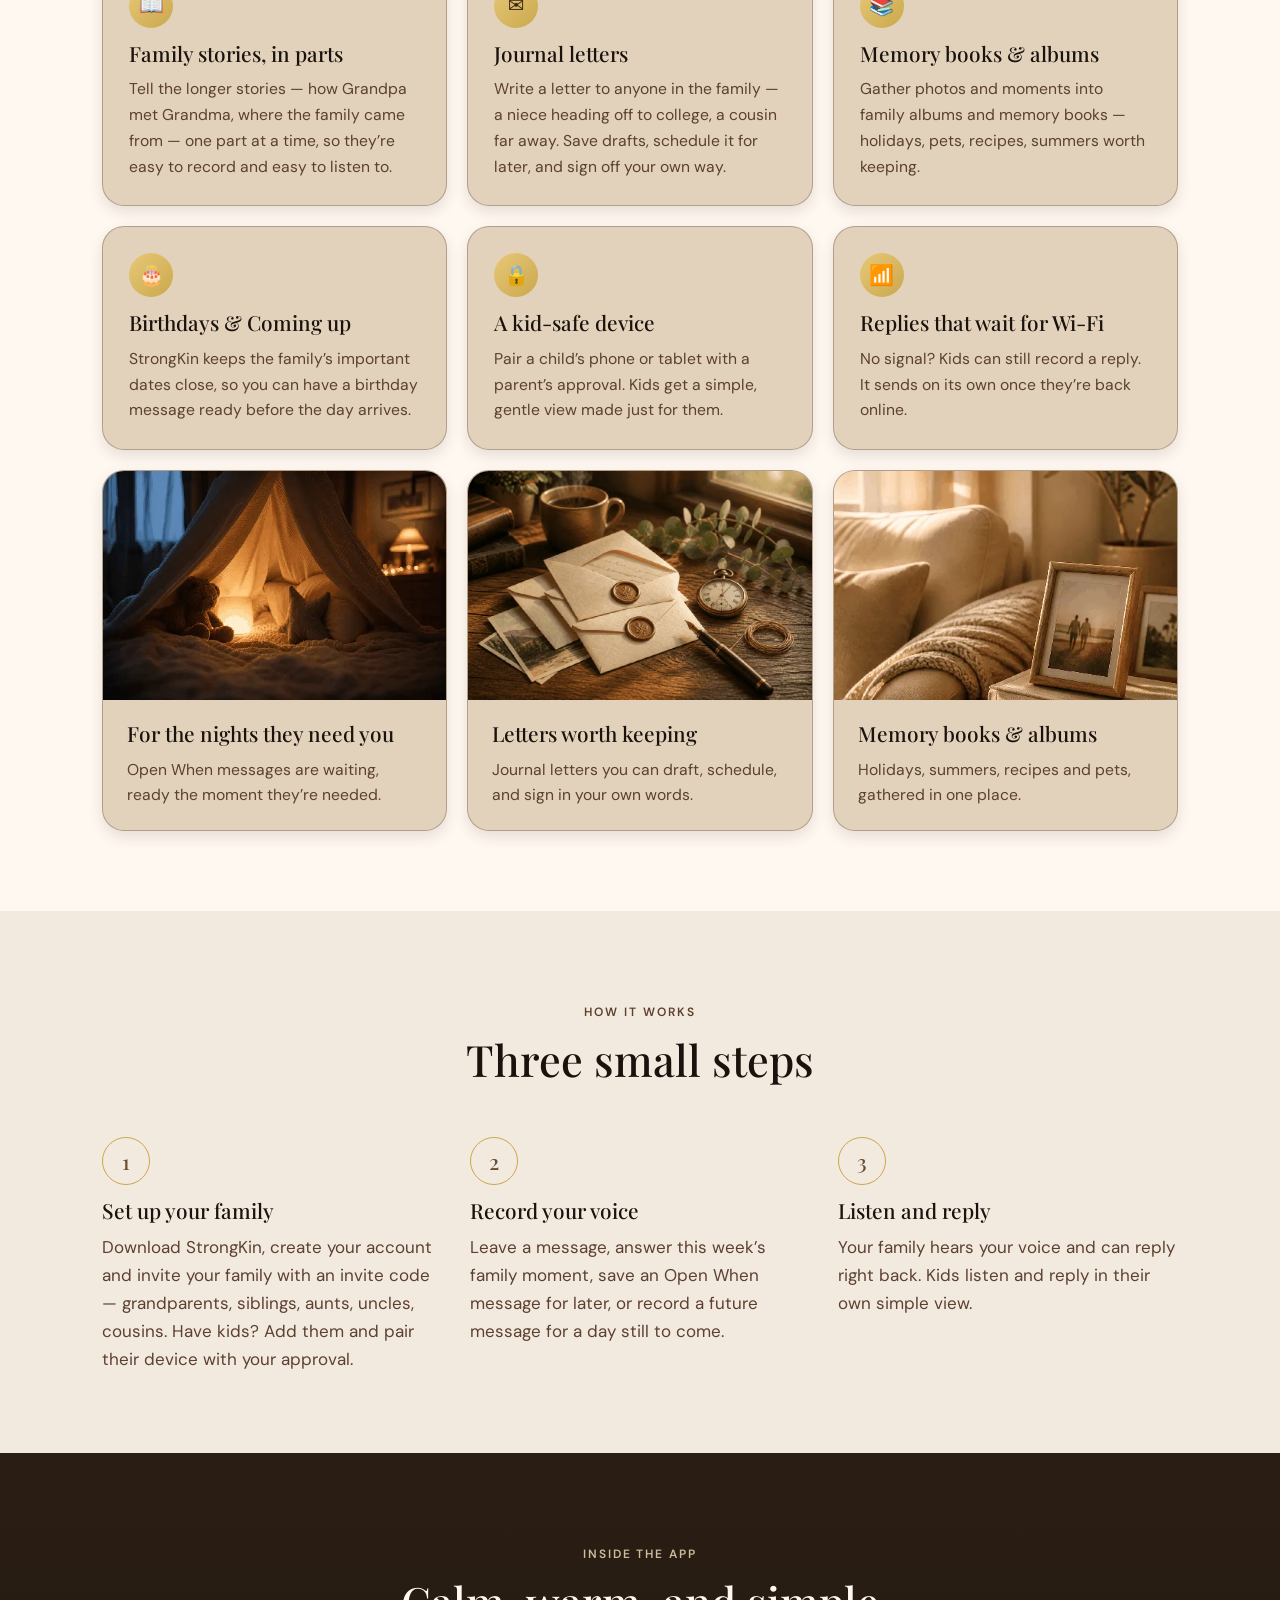
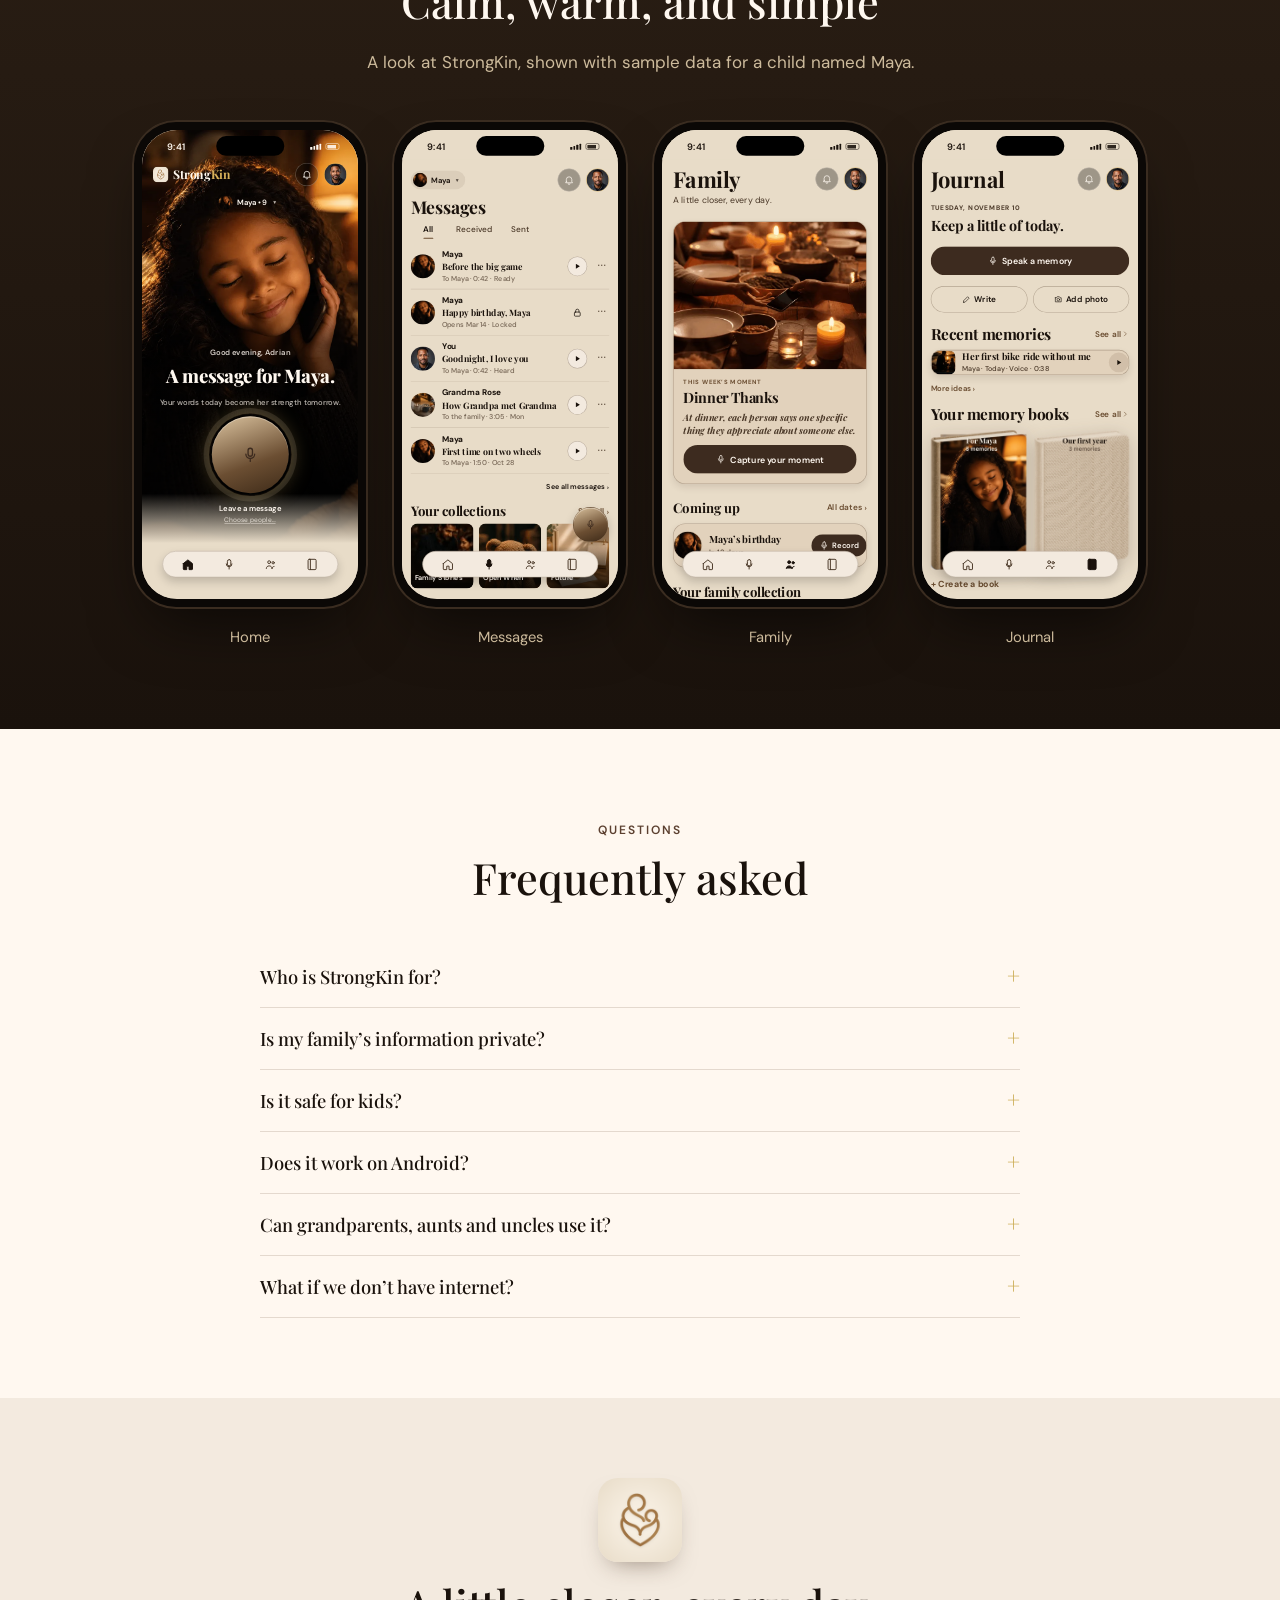
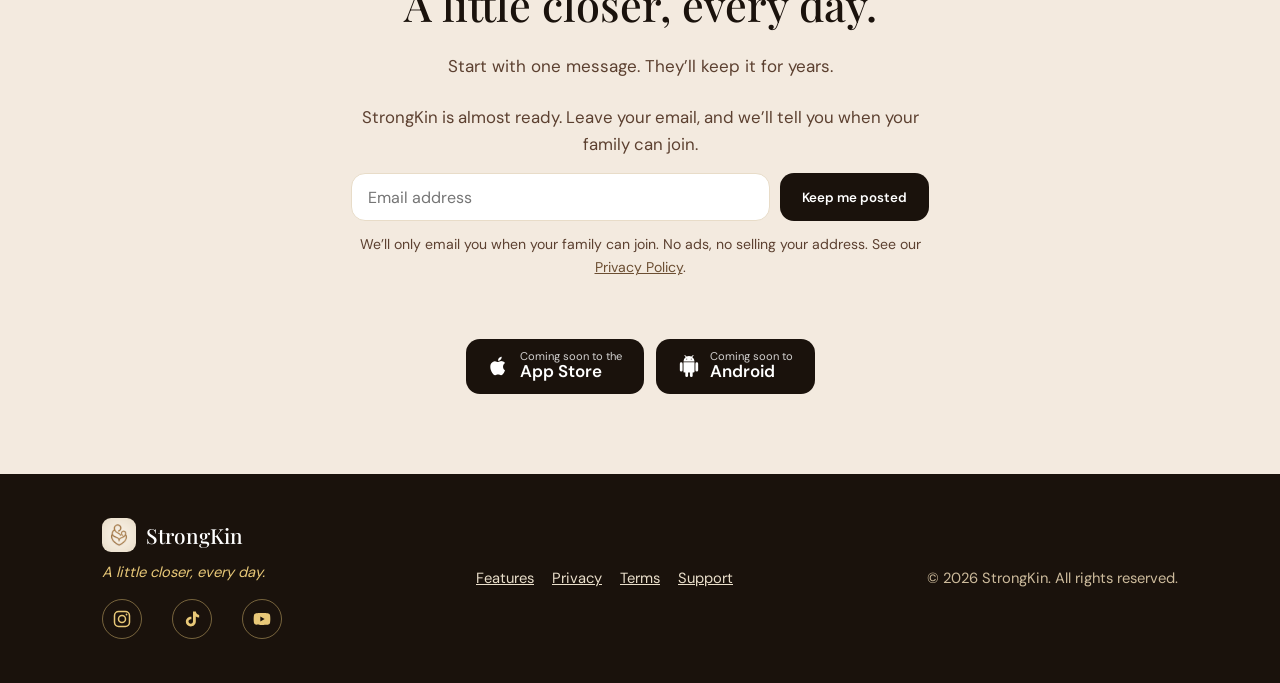
==== commit b1a9c06f: "Match homepage phones to the current app, including the header bell Family and Journal were missing " ====
--- a/index.html
+++ b/index.html
@@ -9,7 +9,7 @@
 <nav class="links" aria-label="Main"><a class="opt" href="index.html#features">Features</a><a class="opt" href="index.html#how">How it works</a><a href="index.html#faq">FAQ</a><a href="support.html">Support</a></nav></div></header><main id="main">
 <section class="hero"><div class="wrap"><div><p class="tag">A little closer, every day.</p><h1>Your voice, there for them <em>whenever they need it.</em></h1>
 <p class="lead">StrongKin is a simple family app for voice messages. Parents, kids, grandparents, aunts, uncles and cousins send each other voice messages, and the words you share become something your whole family can keep.</p><form class="waitlist" data-source="homepage-hero" action="#" method="post"><p class="waitlist-lead">StrongKin is almost ready. Leave your email, and we’ll tell you when your family can join.</p><div class="waitlist-row"><label class="sr-only" for="waitlist-email-hero">Email address</label><input id="waitlist-email-hero" type="email" name="email" autocomplete="email" inputmode="email" required placeholder="Email address"><div class="hp" aria-hidden="true"><label for="waitlist-company-hero">Company</label><input id="waitlist-company-hero" type="text" name="company" tabindex="-1" autocomplete="off"></div><button type="submit" class="btn">Keep me posted</button></div><p class="waitlist-note">We’ll only email you when your family can join. No ads, no selling your address. See our <a href="privacy.html">Privacy Policy</a>.</p><p class="waitlist-status" role="status" aria-live="polite"></p></form><div class="badges"><span class="badge-soon" role="img" aria-label="Coming soon to the App Store"><svg viewBox="0 0 24 24" aria-hidden="true"><path d="M16.4 12.6c0-2.6 2.1-3.8 2.2-3.9-1.2-1.8-3.1-2-3.7-2-1.6-.2-3.1.9-3.9.9-.8 0-2-.9-3.4-.9-1.7 0-3.3 1-4.2 2.6-1.8 3.1-.5 7.7 1.3 10.2.8 1.2 1.8 2.6 3.1 2.5 1.3-.1 1.7-.8 3.2-.8s1.9.8 3.2.8c1.3 0 2.2-1.2 3-2.5 1-1.4 1.3-2.7 1.4-2.8-.1 0-2.2-.8-2.2-4.1zM13.9 4.9c.7-.8 1.2-2 1-3.1-1 0-2.2.7-2.9 1.5-.6.7-1.2 1.9-1 3 1.1.1 2.2-.6 2.9-1.4z"/></svg><span><small>Coming soon to the</small>App Store</span></span><span class="badge-soon" role="img" aria-label="Coming soon to Android"><svg viewBox="0 0 24 24" aria-hidden="true"><path d="M6 18c0 .55.45 1 1 1h1v3.5a1.5 1.5 0 003 0V19h2v3.5a1.5 1.5 0 003 0V19h1c.55 0 1-.45 1-1V8H6v10zM3.5 8A1.5 1.5 0 002 9.5v7a1.5 1.5 0 003 0v-7A1.5 1.5 0 003.5 8zm17 0A1.5 1.5 0 0019 9.5v7a1.5 1.5 0 003 0v-7A1.5 1.5 0 0020.5 8zm-4.97-5.84l1.3-1.3a.5.5 0 10-.71-.71l-1.48 1.48A5.9 5.9 0 0012 1c-.96 0-1.86.23-2.66.63L7.85.15a.5.5 0 10-.71.71l1.31 1.31A5.97 5.97 0 006 7h12a5.97 5.97 0 00-2.47-4.84zM10 5H9V4h1v1zm5 0h-1V4h1v1z"/></svg><span><small>Coming soon to</small>Android</span></span></div></div>
-<div class="hero-art"><img class="photo" src="assets/img/welcome-hero.webp" alt="A smiling child, eyes closed, listening to a message on a phone in a warm, lamp-lit room" width="853" height="1280" fetchpriority="high"><div class="phone-slot" aria-hidden="false" style="position:absolute;left:0;bottom:-30px;transform:scale(.72);transform-origin:bottom left"><div class="phone" role="img" aria-label="StrongKin Home screen: a full-screen photo of Maya, the headline “A message for Maya.” and a large gold mic button to leave a message"><div class="screen"><div class="app home"><img class="h-photo" src="assets/img/maya-home.webp" alt="" loading="lazy"><div class="h-scrim"></div><div class="sb light"><span>9:41</span><span class="isl"></span><span class="sbr"><i></i><i></i><i></i><i></i> <b class="batt"></b></span></div><div class="h-top"><div class="lock"><img src="assets/img/icon-180.png" alt=""><span><span class="strong">Strong</span><span class="kin">Kin</span></span></div><div class="h-right"><span class="bell"><svg class="ski" width="20" height="20" viewBox="0 0 24 24" fill="none" stroke="#FFF8F0" stroke-width="1.6" stroke-linecap="round" stroke-linejoin="round" aria-hidden="true"><path d="M6 16V11a6 6 0 0 1 12 0v5l1.5 2h-15L6 16Z"/><path d="M10 20a2 2 0 0 0 4 0"/></svg></span><span class="av"><img src="assets/img/avatar-parent.webp" alt="" loading="lazy"></span></div></div><div class="chip-wrap"><div class="chip"><span class="cav"><img src="assets/img/maya-home.webp" alt="" loading="lazy"></span>Maya • 9 <span class="caret">▼</span></div></div><div class="h-copy"><div class="greet">Good evening, Adrian</div><div class="hl">A message for Maya.</div><div class="hs">Your words today become her strength tomorrow.</div></div><div class="microw"><div class="ring"><div class="micb"><svg class="ski" width="46" height="46" viewBox="0 0 24 24" fill="none" stroke="#3D2B1F" stroke-width="1.8" stroke-linecap="round" stroke-linejoin="round" aria-hidden="true"><rect x="9" y="3" width="6" height="11" rx="3"/><path d="M6 11a6 6 0 0 0 12 0M12 17v4"/></svg></div></div></div><div class="leave">Leave a message</div><div class="choose">Choose people…</div><div class="cap"><div class="cap-in"><div class="ct on"><span class="cdot"><svg class="ski" width="25" height="25" viewBox="0 0 24 24" fill="none" stroke="currentColor" stroke-width="1.7" stroke-linecap="round" stroke-linejoin="round" aria-hidden="true"><path d="M4 10.5 12 4l8 6.5V20a1 1 0 0 1-1 1h-5v-6H10v6H5a1 1 0 0 1-1-1v-9.5Z"/></svg></span></div><div class="ct"><span class="cdot"><svg class="ski" width="25" height="25" viewBox="0 0 24 24" fill="none" stroke="currentColor" stroke-width="1.7" stroke-linecap="round" stroke-linejoin="round" aria-hidden="true"><rect x="9" y="3.5" width="6" height="11" rx="3"/><path d="M7 11a5 5 0 0 0 10 0M12 16v4"/></svg></span></div><div class="ct"><span class="cdot"><svg class="ski" width="25" height="25" viewBox="0 0 24 24" fill="none" stroke="currentColor" stroke-width="1.7" stroke-linecap="round" stroke-linejoin="round" aria-hidden="true"><circle cx="9" cy="8" r="2.5"/><circle cx="16" cy="9" r="2"/><path d="M4 19c0-2.8 2.2-4.5 5-4.5s5 1.7 5 4.5M14 19c0-2 1.5-3.5 3.5-3.5"/></svg></span></div><div class="ct"><span class="cdot"><svg class="ski" width="25" height="25" viewBox="0 0 24 24" fill="none" stroke="currentColor" stroke-width="1.7" stroke-linecap="round" stroke-linejoin="round" aria-hidden="true"><rect x="5" y="3" width="14" height="18" rx="2"/><path d="M9 3v18"/></svg></span></div></div></div></div></div></div></div></div></div></section>
+<div class="hero-art"><img class="photo" src="assets/img/welcome-hero.webp" alt="A smiling child, eyes closed, listening to a message on a phone in a warm, lamp-lit room" width="853" height="1280" fetchpriority="high"><div class="phone-slot" aria-hidden="false" style="position:absolute;left:0;bottom:-30px;transform:scale(.72);transform-origin:bottom left"><div class="phone" role="img" aria-label="StrongKin Home screen: a full-screen photo of Maya, the headline “A message for Maya.” and a large gold mic button to leave a message"><div class="screen"><div class="app home"><img class="h-photo" src="assets/img/maya-home.webp" alt="" loading="lazy"><div class="h-scrim"></div><div class="sb light"><span>9:41</span><span class="isl"></span><span class="sbr"><i></i><i></i><i></i><i></i> <b class="batt"></b></span></div><div class="h-top"><div class="lock"><img src="assets/img/icon-180.png" alt=""><span><span class="strong">Strong</span><span class="kin">Kin</span></span></div><div class="h-right"><span class="bell"><svg class="ski" width="20" height="20" viewBox="0 0 24 24" fill="none" stroke="#FFF8F0" stroke-width="1.6" stroke-linecap="round" stroke-linejoin="round" aria-hidden="true"><path d="M6 16V11a6 6 0 0 1 12 0v5l1.5 2h-15L6 16Z"/><path d="M10 20a2 2 0 0 0 4 0"/></svg></span><span class="av"><img src="assets/img/avatar-parent.webp" alt="" loading="lazy"></span></div></div><div class="chip-wrap"><div class="chip"><span class="cav"><img src="assets/img/maya-home.webp" alt="" loading="lazy"></span>Maya • 9 <span class="caret">▼</span></div></div><div class="h-copy"><div class="greet">Good evening, Adrian</div><div class="hl">A message for Maya.</div><div class="hs">Your words today become her strength tomorrow.</div></div><div class="microw"><div class="ring"><div class="micb"><svg class="ski" width="32" height="32" viewBox="0 0 24 24" fill="none" stroke="#3D2B1F" stroke-width="1.8" stroke-linecap="round" stroke-linejoin="round" aria-hidden="true"><rect x="9" y="3" width="6" height="11" rx="3"/><path d="M6 11a6 6 0 0 0 12 0M12 17v4"/></svg></div></div></div><div class="leave">Leave a message</div><div class="choose">Choose people…</div><div class="cap"><div class="cap-in"><div class="ct on"><span class="cdot"><svg class="ski" width="25" height="25" viewBox="0 0 24 24" fill="none" stroke="currentColor" stroke-width="1.7" stroke-linecap="round" stroke-linejoin="round" aria-hidden="true"><path d="M4 10.5 12 4l8 6.5V20a1 1 0 0 1-1 1h-5v-6H10v6H5a1 1 0 0 1-1-1v-9.5Z"/></svg></span></div><div class="ct"><span class="cdot"><svg class="ski" width="25" height="25" viewBox="0 0 24 24" fill="none" stroke="currentColor" stroke-width="1.7" stroke-linecap="round" stroke-linejoin="round" aria-hidden="true"><rect x="9" y="3.5" width="6" height="11" rx="3"/><path d="M7 11a5 5 0 0 0 10 0M12 16v4"/></svg></span></div><div class="ct"><span class="cdot"><svg class="ski" width="25" height="25" viewBox="0 0 24 24" fill="none" stroke="currentColor" stroke-width="1.7" stroke-linecap="round" stroke-linejoin="round" aria-hidden="true"><circle cx="9" cy="8" r="2.5"/><circle cx="16" cy="9" r="2"/><path d="M4 19c0-2.8 2.2-4.5 5-4.5s5 1.7 5 4.5M14 19c0-2 1.5-3.5 3.5-3.5"/></svg></span></div><div class="ct"><span class="cdot"><svg class="ski" width="25" height="25" viewBox="0 0 24 24" fill="none" stroke="currentColor" stroke-width="1.7" stroke-linecap="round" stroke-linejoin="round" aria-hidden="true"><rect x="5" y="3" width="14" height="18" rx="2"/><path d="M9 3v18"/></svg></span></div></div></div></div></div></div></div></div></div></section>
 <section class="intro"><div class="wrap split reveal"><img src="assets/img/listening.webp" alt="A girl smiling as she listens to a voice message on headphones" loading="lazy" width="700" height="1050" style="max-height:520px;object-fit:cover;width:100%">
 <div><p class="eyebrow">What is StrongKin</p><h2>The things you mean to say, in the voice they know.</h2><p>Busy days go quickly, and family is often spread out. StrongKin gives your whole family — near or far, young or old — a calm place to say the small things and the big ones — a good-luck message before the game, a story from when you were little, a “proud of you” they can play again and again.</p><p>It’s private, it’s just for your family, and it’s made to feel as gentle as a note left on the kitchen table.</p></div></div></section>
 <section id="who" class="who"><div class="wrap reveal" style="text-align:center"><p class="eyebrow">Made for every generation</p><h2>StrongKin — where every day is a family reunion.</h2><p>StrongKin is for anyone who’s family — parents and kids, grandparents, aunts and uncles, cousins, nieces and nephews. Wherever you are and however you’re related, it’s one place to hear each other’s voices and stay close.</p>
@@ -25,7 +25,7 @@
 <li><h3>Record your voice</h3><p>Leave a message, answer this week’s family moment, save an Open When message for later, or record a future message for a day still to come.</p></li>
 <li><h3>Listen and reply</h3><p>Your family hears your voice and can reply right back. Kids listen and reply in their own simple view.</p></li></ol></div></section>
 <section class="dark"><div class="wrap"><div class="center reveal"><p class="eyebrow">Inside the app</p><h2>Calm, warm, and simple</h2><p>A look at StrongKin, shown with sample data for a child named Maya.</p></div>
-<div class="phones reveal"><figure><div class="phone" role="img" aria-label="StrongKin Home screen: a full-screen photo of Maya, the headline “A message for Maya.” and a large gold mic button to leave a message"><div class="screen"><div class="app home"><img class="h-photo" src="assets/img/maya-home.webp" alt="" loading="lazy"><div class="h-scrim"></div><div class="sb light"><span>9:41</span><span class="isl"></span><span class="sbr"><i></i><i></i><i></i><i></i> <b class="batt"></b></span></div><div class="h-top"><div class="lock"><img src="assets/img/icon-180.png" alt=""><span><span class="strong">Strong</span><span class="kin">Kin</span></span></div><div class="h-right"><span class="bell"><svg class="ski" width="20" height="20" viewBox="0 0 24 24" fill="none" stroke="#FFF8F0" stroke-width="1.6" stroke-linecap="round" stroke-linejoin="round" aria-hidden="true"><path d="M6 16V11a6 6 0 0 1 12 0v5l1.5 2h-15L6 16Z"/><path d="M10 20a2 2 0 0 0 4 0"/></svg></span><span class="av"><img src="assets/img/avatar-parent.webp" alt="" loading="lazy"></span></div></div><div class="chip-wrap"><div class="chip"><span class="cav"><img src="assets/img/maya-home.webp" alt="" loading="lazy"></span>Maya • 9 <span class="caret">▼</span></div></div><div class="h-copy"><div class="greet">Good evening, Adrian</div><div class="hl">A message for Maya.</div><div class="hs">Your words today become her strength tomorrow.</div></div><div class="microw"><div class="ring"><div class="micb"><svg class="ski" width="46" height="46" viewBox="0 0 24 24" fill="none" stroke="#3D2B1F" stroke-width="1.8" stroke-linecap="round" stroke-linejoin="round" aria-hidden="true"><rect x="9" y="3" width="6" height="11" rx="3"/><path d="M6 11a6 6 0 0 0 12 0M12 17v4"/></svg></div></div></div><div class="leave">Leave a message</div><div class="choose">Choose people…</div><div class="cap"><div class="cap-in"><div class="ct on"><span class="cdot"><svg class="ski" width="25" height="25" viewBox="0 0 24 24" fill="none" stroke="currentColor" stroke-width="1.7" stroke-linecap="round" stroke-linejoin="round" aria-hidden="true"><path d="M4 10.5 12 4l8 6.5V20a1 1 0 0 1-1 1h-5v-6H10v6H5a1 1 0 0 1-1-1v-9.5Z"/></svg></span></div><div class="ct"><span class="cdot"><svg class="ski" width="25" height="25" viewBox="0 0 24 24" fill="none" stroke="currentColor" stroke-width="1.7" stroke-linecap="round" stroke-linejoin="round" aria-hidden="true"><rect x="9" y="3.5" width="6" height="11" rx="3"/><path d="M7 11a5 5 0 0 0 10 0M12 16v4"/></svg></span></div><div class="ct"><span class="cdot"><svg class="ski" width="25" height="25" viewBox="0 0 24 24" fill="none" stroke="currentColor" stroke-width="1.7" stroke-linecap="round" stroke-linejoin="round" aria-hidden="true"><circle cx="9" cy="8" r="2.5"/><circle cx="16" cy="9" r="2"/><path d="M4 19c0-2.8 2.2-4.5 5-4.5s5 1.7 5 4.5M14 19c0-2 1.5-3.5 3.5-3.5"/></svg></span></div><div class="ct"><span class="cdot"><svg class="ski" width="25" height="25" viewBox="0 0 24 24" fill="none" stroke="currentColor" stroke-width="1.7" stroke-linecap="round" stroke-linejoin="round" aria-hidden="true"><rect x="5" y="3" width="14" height="18" rx="2"/><path d="M9 3v18"/></svg></span></div></div></div></div></div></div><figcaption>Home</figcaption></figure><figure><div class="phone" role="img" aria-label="StrongKin Messages screen: Maya name chip, bell and profile photo scroll with the inbox, a small gold mic above the tab bar to record, All, Received and Sent filters, a full-row inbox, and Your collections for Family Stories, Open When, and Future"><div class="screen"><div class="app msg"><div class="sb"><span>9:41</span><span class="isl"></span><span class="sbr"><i></i><i></i><i></i><i></i> <b class="batt"></b></span></div><div class="pg-clip"><div class="pg msg-pg"><div class="msg-head"><div class="maya-chip"><span class="cav"><img src="assets/img/maya-home.webp" alt="" loading="lazy"></span>Maya <span class="caret">▼</span></div><div class="h-right"><span class="bell on-page"><svg class="ski" width="20" height="20" viewBox="0 0 24 24" fill="none" stroke="#FFF8F0" stroke-width="1.6" stroke-linecap="round" stroke-linejoin="round" aria-hidden="true"><path d="M6 16V11a6 6 0 0 1 12 0v5l1.5 2h-15L6 16Z"/><path d="M10 20a2 2 0 0 0 4 0"/></svg></span><span class="av"><img src="assets/img/avatar-parent.webp" alt="" loading="lazy"></span></div></div><div class="msg-title-row"><div class="pageTitle">Messages</div></div><div class="flt"><span class="on">All<i></i></span><span>Received<i></i></span><span>Sent<i></i></span></div><div class="inbox"><div class="irow"><span class="iface"><img src="assets/img/maya-home.webp" alt="" loading="lazy"></span><div class="icopy"><b class="iname">Maya</b><b class="ititle">Before the big game</b><span>To Maya · 0:42 · Ready</span></div><span class="pb"><svg class="ski" width="16" height="16" viewBox="0 0 24 24" fill="none" stroke="#3D2B1F" stroke-width="1.6" stroke-linecap="round" stroke-linejoin="round" aria-hidden="true"><path d="M8 5v14l11-7L8 5Z" fill="currentColor" stroke="none"/></svg></span><span class="kebab">⋯</span></div><div class="irow"><span class="iface"><img src="assets/img/maya-home.webp" alt="" loading="lazy"></span><div class="icopy"><b class="iname">Maya</b><b class="ititle">Happy birthday, Maya</b><span>Opens Mar 14 · Locked</span></div><span class="pb lock"><svg class="ski" width="18" height="18" viewBox="0 0 24 24" fill="none" stroke="#1A120C" stroke-width="1.8" stroke-linecap="round" aria-hidden="true"><rect x="5" y="11" width="14" height="10" rx="2"/><path d="M8 11V8a4 4 0 0 1 8 0v3"/></svg></span><span class="kebab">⋯</span></div><div class="irow"><span class="iface"><img src="assets/img/avatar-parent.webp" alt="" loading="lazy"></span><div class="icopy"><b class="iname">You</b><b class="ititle">Goodnight, I love you</b><span>To Maya · 0:42 · Heard</span></div><span class="pb"><svg class="ski" width="16" height="16" viewBox="0 0 24 24" fill="none" stroke="#3D2B1F" stroke-width="1.6" stroke-linecap="round" stroke-linejoin="round" aria-hidden="true"><path d="M8 5v14l11-7L8 5Z" fill="currentColor" stroke="none"/></svg></span><span class="kebab">⋯</span></div><div class="irow"><span class="iface"><img src="assets/img/wfm-laugh.webp" alt="" loading="lazy"></span><div class="icopy"><b class="iname">Grandma Rose</b><b class="ititle">How Grandpa met Grandma</b><span>To the family · 3:05 · Mon</span></div><span class="pb"><svg class="ski" width="16" height="16" viewBox="0 0 24 24" fill="none" stroke="#3D2B1F" stroke-width="1.6" stroke-linecap="round" stroke-linejoin="round" aria-hidden="true"><path d="M8 5v14l11-7L8 5Z" fill="currentColor" stroke="none"/></svg></span><span class="kebab">⋯</span></div><div class="irow"><span class="iface"><img src="assets/img/maya-home.webp" alt="" loading="lazy"></span><div class="icopy"><b class="iname">Maya</b><b class="ititle">First time on two wheels</b><span>To Maya · 1:50 · Oct 28</span></div><span class="pb"><svg class="ski" width="16" height="16" viewBox="0 0 24 24" fill="none" stroke="#3D2B1F" stroke-width="1.6" stroke-linecap="round" stroke-linejoin="round" aria-hidden="true"><path d="M8 5v14l11-7L8 5Z" fill="currentColor" stroke="none"/></svg></span><span class="kebab">⋯</span></div></div><div class="seeall">See all messages ›</div><div class="sh2"><span class="s2">Your collections</span><span class="lk2">See all ›</span></div><div class="cgrid"><div class="ctile"><img src="assets/img/entry-story.webp" alt="" loading="lazy"><div class="rt-g"></div><b>Family Stories</b></div><div class="ctile"><img src="assets/img/col-open-when.webp" alt="" loading="lazy"><div class="rt-g"></div><b>Open When</b></div><div class="ctile"><img src="assets/img/col-future.webp" alt="" loading="lazy"><div class="rt-g"></div><b>Future</b></div></div></div></div><div class="msg-fab" aria-hidden="true"><svg aria-hidden="true" class="ski" fill="none" height="20" stroke="#3D2B1F" stroke-linecap="round" stroke-linejoin="round" stroke-width="1.8" viewBox="0 0 24 24" width="20"><rect height="11" rx="3" width="6" x="9" y="3"></rect><path d="M6 11a6 6 0 0 0 12 0M12 17v4"></path></svg></div><div class="cap"><div class="cap-in"><div class="ct"><span class="cdot"><svg class="ski" width="25" height="25" viewBox="0 0 24 24" fill="none" stroke="currentColor" stroke-width="1.7" stroke-linecap="round" stroke-linejoin="round" aria-hidden="true"><path d="M4 10.5 12 4l8 6.5V20a1 1 0 0 1-1 1h-5v-6H10v6H5a1 1 0 0 1-1-1v-9.5Z"/></svg></span></div><div class="ct on"><span class="cdot"><svg class="ski" width="25" height="25" viewBox="0 0 24 24" fill="none" stroke="currentColor" stroke-width="1.7" stroke-linecap="round" stroke-linejoin="round" aria-hidden="true"><rect x="9" y="3.5" width="6" height="11" rx="3"/><path d="M7 11a5 5 0 0 0 10 0M12 16v4"/></svg></span></div><div class="ct"><span class="cdot"><svg class="ski" width="25" height="25" viewBox="0 0 24 24" fill="none" stroke="currentColor" stroke-width="1.7" stroke-linecap="round" stroke-linejoin="round" aria-hidden="true"><circle cx="9" cy="8" r="2.5"/><circle cx="16" cy="9" r="2"/><path d="M4 19c0-2.8 2.2-4.5 5-4.5s5 1.7 5 4.5M14 19c0-2 1.5-3.5 3.5-3.5"/></svg></span></div><div class="ct"><span class="cdot"><svg class="ski" width="25" height="25" viewBox="0 0 24 24" fill="none" stroke="currentColor" stroke-width="1.7" stroke-linecap="round" stroke-linejoin="round" aria-hidden="true"><rect x="5" y="3" width="14" height="18" rx="2"/><path d="M9 3v18"/></svg></span></div></div></div></div></div></div><figcaption>Messages</figcaption></figure><figure><div class="phone" role="img" aria-label="StrongKin Family screen: “Family — A little closer, every day.”, this week’s moment Dinner Thanks with the moment label on the photo, Maya’s birthday coming up, and the Stories and Albums collection"><div class="screen"><div class="app fam"><div class="sb"><span>9:41</span><span class="isl"></span><span class="sbr"><i></i><i></i><i></i><i></i> <b class="batt"></b></span></div><div class="pg-clip"><div class="pg"><div class="fh"><div><div class="ft">Family</div><div class="fs">A little closer, every day.</div></div><div class="h-right"><span class="av"><img src="assets/img/avatar-parent.webp" alt="" loading="lazy"></span></div></div><div class="card mom"><div class="mh"><img src="assets/img/wfm-dinner2.webp" alt="" loading="lazy"><div class="mchip">THIS WEEK’S MOMENT</div></div><div class="mb"><div class="mtt">Dinner Thanks</div><div class="mp">At dinner, each person says one specific thing they appreciate about someone else.</div><div class="cap-btn"><svg class="ski" width="18" height="18" viewBox="0 0 24 24" fill="none" stroke="currentColor" stroke-width="1.7" stroke-linecap="round" stroke-linejoin="round" aria-hidden="true"><rect x="9" y="3" width="6" height="11" rx="3"/><path d="M6 11a6 6 0 0 0 12 0M12 17v4"/></svg> Capture your moment</div></div></div><div class="sec"><div class="sh2"><span class="s2">Coming up</span><span class="lk2">All dates ›</span></div><div class="card ev"><span class="evf"><img src="assets/img/maya-home.webp" alt="" loading="lazy"></span><div class="evc"><b>Maya’s birthday</b><span>In 12 days</span></div><span class="lv"><svg class="ski" width="18" height="18" viewBox="0 0 24 24" fill="none" stroke="currentColor" stroke-width="1.7" stroke-linecap="round" stroke-linejoin="round" aria-hidden="true"><rect x="9" y="3" width="6" height="11" rx="3"/><path d="M6 11a6 6 0 0 0 12 0M12 17v4"/></svg> Record</span></div></div><div class="sec"><div class="s2">Your family collection</div><div class="tiles"><div class="tl"><div class="tp card"><img src="assets/img/fam-tile-stories.webp" alt="" loading="lazy"><div class="tf"></div><div class="tx"><b>Stories</b><span>Voices worth keeping</span></div></div><div class="tc">Latest: How they met</div></div><div class="tl"><div class="tp card"><img src="assets/img/fam-tile-albums.webp" alt="" loading="lazy"><div class="tf"></div><div class="tx"><b>Albums</b><span>Your family in pictures</span></div></div><div class="tc">Latest: Sunday dinners</div></div></div></div></div></div><div class="cap"><div class="cap-in"><div class="ct"><span class="cdot"><svg class="ski" width="25" height="25" viewBox="0 0 24 24" fill="none" stroke="currentColor" stroke-width="1.7" stroke-linecap="round" stroke-linejoin="round" aria-hidden="true"><path d="M4 10.5 12 4l8 6.5V20a1 1 0 0 1-1 1h-5v-6H10v6H5a1 1 0 0 1-1-1v-9.5Z"/></svg></span></div><div class="ct"><span class="cdot"><svg class="ski" width="25" height="25" viewBox="0 0 24 24" fill="none" stroke="currentColor" stroke-width="1.7" stroke-linecap="round" stroke-linejoin="round" aria-hidden="true"><rect x="9" y="3.5" width="6" height="11" rx="3"/><path d="M7 11a5 5 0 0 0 10 0M12 16v4"/></svg></span></div><div class="ct on"><span class="cdot"><svg class="ski" width="25" height="25" viewBox="0 0 24 24" fill="none" stroke="currentColor" stroke-width="1.7" stroke-linecap="round" stroke-linejoin="round" aria-hidden="true"><circle cx="9" cy="8" r="2.5"/><circle cx="16" cy="9" r="2"/><path d="M4 19c0-2.8 2.2-4.5 5-4.5s5 1.7 5 4.5M14 19c0-2 1.5-3.5 3.5-3.5"/></svg></span></div><div class="ct"><span class="cdot"><svg class="ski" width="25" height="25" viewBox="0 0 24 24" fill="none" stroke="currentColor" stroke-width="1.7" stroke-linecap="round" stroke-linejoin="round" aria-hidden="true"><rect x="5" y="3" width="14" height="18" rx="2"/><path d="M9 3v18"/></svg></span></div></div></div></div></div></div><figcaption>Family</figcaption></figure><figure><div class="phone" role="img" aria-label="StrongKin Journal screen: “Keep a little of today.” with Speak a memory, Write and Add photo, a recent memory, linen hardcover memory books for Maya and Our first year, and Letters with one from Grandma Rose"><div class="screen"><div class="app jrn"><div class="sb"><span>9:41</span><span class="isl"></span><span class="sbr"><i></i><i></i><i></i><i></i> <b class="batt"></b></span></div><div class="pg-clip"><div class="pg j"><div class="fh"><div class="ft">Journal</div><div class="h-right"><span class="av"><img src="assets/img/avatar-parent.webp" alt="" loading="lazy"></span></div></div><div class="capture-block"><div class="dateLine">Tuesday, November 10</div><div class="ctt">Keep a little of today.</div><div class="spk"><svg class="ski" width="18" height="18" viewBox="0 0 24 24" fill="none" stroke="currentColor" stroke-width="1.7" stroke-linecap="round" stroke-linejoin="round" aria-hidden="true"><rect x="9" y="3" width="6" height="11" rx="3"/><path d="M6 11a6 6 0 0 0 12 0M12 17v4"/></svg> Speak a memory</div><div class="sec2"><span><svg class="ski" width="16" height="16" viewBox="0 0 24 24" fill="none" stroke="#1A120C" stroke-width="1.7" stroke-linecap="round" stroke-linejoin="round" aria-hidden="true"><path d="M4 20h4L19 9l-4-4L4 16v4Z"/></svg> Write</span><span><svg class="ski" width="16" height="16" viewBox="0 0 24 24" fill="none" stroke="#1A120C" stroke-width="1.7" stroke-linecap="round" stroke-linejoin="round" aria-hidden="true"><path d="M4 8h3l2-3h6l2 3h3v11H4V8Z"/><circle cx="12" cy="13" r="3.5"/></svg> Add photo</span></div></div><div class="sec"><div class="sh2"><span class="s3">Recent memories</span><span class="lk2 see">See all<svg aria-hidden="true" class="ski chev" fill="none" height="14" stroke="currentColor" stroke-linecap="round" stroke-width="1.8" viewBox="0 0 24 24" width="14"><path d="m9 6 6 6-6 6"></path></svg></span></div><div class="card mrow"><img class="th" src="assets/img/entry-moment.webp" alt="" loading="lazy"><div class="evc"><b>Her first bike ride without me</b><span>Maya · Today · Voice · 0:38</span></div><span class="pb"><svg class="ski" width="16" height="16" viewBox="0 0 24 24" fill="none" stroke="#3D2B1F" stroke-width="1.6" stroke-linecap="round" stroke-linejoin="round" aria-hidden="true"><path d="M8 5v14l11-7L8 5Z" fill="currentColor" stroke="none"/></svg></span></div><div class="ideas">More ideas ›</div></div><div class="sec"><div class="sh2"><span class="s3">Your memory books</span><span class="lk2 see">See all<svg aria-hidden="true" class="ski chev" fill="none" height="14" stroke="currentColor" stroke-linecap="round" stroke-width="1.8" viewBox="0 0 24 24" width="14"><path d="m9 6 6 6-6 6"></path></svg></span></div><div class="book-shelf"><img class="book-cover" src="assets/img/journal-book-maya.webp" alt="" loading="lazy"><img class="book-cover" src="assets/img/journal-book-first-year.webp" alt="" loading="lazy"></div><div class="create-book">+ Create a book</div></div><div class="sec"><div class="sh2"><span class="s3">Letters</span><span class="lk2 see">See all<svg aria-hidden="true" class="ski chev" fill="none" height="14" stroke="currentColor" stroke-linecap="round" stroke-width="1.8" viewBox="0 0 24 24" width="14"><path d="m9 6 6 6-6 6"></path></svg></span></div><div class="card mrow"><img class="envelope" src="assets/img/journal-letter-envelope.webp" alt="" loading="lazy"><div class="evc"><b>From Grandma Rose</b><span>A letter for your birthday · Yesterday</span></div><svg class="ski" width="16" height="16" viewBox="0 0 24 24" fill="none" stroke="#6B4E32" stroke-width="1.8" stroke-linecap="round" aria-hidden="true"><path d="m9 6 6 6-6 6"/></svg></div><div class="create-book">+ Write a letter</div></div></div></div><div class="cap"><div class="cap-in"><div class="ct"><span class="cdot"><svg class="ski" width="25" height="25" viewBox="0 0 24 24" fill="none" stroke="currentColor" stroke-width="1.7" stroke-linecap="round" stroke-linejoin="round" aria-hidden="true"><path d="M4 10.5 12 4l8 6.5V20a1 1 0 0 1-1 1h-5v-6H10v6H5a1 1 0 0 1-1-1v-9.5Z"/></svg></span></div><div class="ct"><span class="cdot"><svg class="ski" width="25" height="25" viewBox="0 0 24 24" fill="none" stroke="currentColor" stroke-width="1.7" stroke-linecap="round" stroke-linejoin="round" aria-hidden="true"><rect x="9" y="3.5" width="6" height="11" rx="3"/><path d="M7 11a5 5 0 0 0 10 0M12 16v4"/></svg></span></div><div class="ct"><span class="cdot"><svg class="ski" width="25" height="25" viewBox="0 0 24 24" fill="none" stroke="currentColor" stroke-width="1.7" stroke-linecap="round" stroke-linejoin="round" aria-hidden="true"><circle cx="9" cy="8" r="2.5"/><circle cx="16" cy="9" r="2"/><path d="M4 19c0-2.8 2.2-4.5 5-4.5s5 1.7 5 4.5M14 19c0-2 1.5-3.5 3.5-3.5"/></svg></span></div><div class="ct on"><span class="cdot"><svg class="ski" width="25" height="25" viewBox="0 0 24 24" fill="none" stroke="currentColor" stroke-width="1.7" stroke-linecap="round" stroke-linejoin="round" aria-hidden="true"><rect x="5" y="3" width="14" height="18" rx="2"/><path d="M9 3v18"/></svg></span></div></div></div></div></div></div><figcaption>Journal</figcaption></figure></div></div></section>
+<div class="phones reveal"><figure><div class="phone" role="img" aria-label="StrongKin Home screen: a full-screen photo of Maya, the headline “A message for Maya.” and a large gold mic button to leave a message"><div class="screen"><div class="app home"><img class="h-photo" src="assets/img/maya-home.webp" alt="" loading="lazy"><div class="h-scrim"></div><div class="sb light"><span>9:41</span><span class="isl"></span><span class="sbr"><i></i><i></i><i></i><i></i> <b class="batt"></b></span></div><div class="h-top"><div class="lock"><img src="assets/img/icon-180.png" alt=""><span><span class="strong">Strong</span><span class="kin">Kin</span></span></div><div class="h-right"><span class="bell"><svg class="ski" width="20" height="20" viewBox="0 0 24 24" fill="none" stroke="#FFF8F0" stroke-width="1.6" stroke-linecap="round" stroke-linejoin="round" aria-hidden="true"><path d="M6 16V11a6 6 0 0 1 12 0v5l1.5 2h-15L6 16Z"/><path d="M10 20a2 2 0 0 0 4 0"/></svg></span><span class="av"><img src="assets/img/avatar-parent.webp" alt="" loading="lazy"></span></div></div><div class="chip-wrap"><div class="chip"><span class="cav"><img src="assets/img/maya-home.webp" alt="" loading="lazy"></span>Maya • 9 <span class="caret">▼</span></div></div><div class="h-copy"><div class="greet">Good evening, Adrian</div><div class="hl">A message for Maya.</div><div class="hs">Your words today become her strength tomorrow.</div></div><div class="microw"><div class="ring"><div class="micb"><svg class="ski" width="32" height="32" viewBox="0 0 24 24" fill="none" stroke="#3D2B1F" stroke-width="1.8" stroke-linecap="round" stroke-linejoin="round" aria-hidden="true"><rect x="9" y="3" width="6" height="11" rx="3"/><path d="M6 11a6 6 0 0 0 12 0M12 17v4"/></svg></div></div></div><div class="leave">Leave a message</div><div class="choose">Choose people…</div><div class="cap"><div class="cap-in"><div class="ct on"><span class="cdot"><svg class="ski" width="25" height="25" viewBox="0 0 24 24" fill="none" stroke="currentColor" stroke-width="1.7" stroke-linecap="round" stroke-linejoin="round" aria-hidden="true"><path d="M4 10.5 12 4l8 6.5V20a1 1 0 0 1-1 1h-5v-6H10v6H5a1 1 0 0 1-1-1v-9.5Z"/></svg></span></div><div class="ct"><span class="cdot"><svg class="ski" width="25" height="25" viewBox="0 0 24 24" fill="none" stroke="currentColor" stroke-width="1.7" stroke-linecap="round" stroke-linejoin="round" aria-hidden="true"><rect x="9" y="3.5" width="6" height="11" rx="3"/><path d="M7 11a5 5 0 0 0 10 0M12 16v4"/></svg></span></div><div class="ct"><span class="cdot"><svg class="ski" width="25" height="25" viewBox="0 0 24 24" fill="none" stroke="currentColor" stroke-width="1.7" stroke-linecap="round" stroke-linejoin="round" aria-hidden="true"><circle cx="9" cy="8" r="2.5"/><circle cx="16" cy="9" r="2"/><path d="M4 19c0-2.8 2.2-4.5 5-4.5s5 1.7 5 4.5M14 19c0-2 1.5-3.5 3.5-3.5"/></svg></span></div><div class="ct"><span class="cdot"><svg class="ski" width="25" height="25" viewBox="0 0 24 24" fill="none" stroke="currentColor" stroke-width="1.7" stroke-linecap="round" stroke-linejoin="round" aria-hidden="true"><rect x="5" y="3" width="14" height="18" rx="2"/><path d="M9 3v18"/></svg></span></div></div></div></div></div></div><figcaption>Home</figcaption></figure><figure><div class="phone" role="img" aria-label="StrongKin Messages screen: Maya name chip, bell and profile photo scroll with the inbox, a small gold mic above the tab bar to record, All, Received and Sent filters, a full-row inbox, and Your collections for Family Stories, Open When, and Future"><div class="screen"><div class="app msg"><div class="sb"><span>9:41</span><span class="isl"></span><span class="sbr"><i></i><i></i><i></i><i></i> <b class="batt"></b></span></div><div class="pg-clip"><div class="pg msg-pg"><div class="msg-head"><div class="maya-chip"><span class="cav"><img src="assets/img/maya-home.webp" alt="" loading="lazy"></span>Maya <span class="caret">▼</span></div><div class="h-right"><span class="bell on-page"><svg class="ski" width="20" height="20" viewBox="0 0 24 24" fill="none" stroke="#FFF8F0" stroke-width="1.6" stroke-linecap="round" stroke-linejoin="round" aria-hidden="true"><path d="M6 16V11a6 6 0 0 1 12 0v5l1.5 2h-15L6 16Z"/><path d="M10 20a2 2 0 0 0 4 0"/></svg></span><span class="av"><img src="assets/img/avatar-parent.webp" alt="" loading="lazy"></span></div></div><div class="msg-title-row"><div class="pageTitle">Messages</div></div><div class="flt"><span class="on">All<i></i></span><span>Received<i></i></span><span>Sent<i></i></span></div><div class="inbox"><div class="irow"><span class="iface"><img src="assets/img/maya-home.webp" alt="" loading="lazy"></span><div class="icopy"><b class="iname">Maya</b><b class="ititle">Before the big game</b><span>To Maya · 0:42 · Ready</span></div><span class="pb"><svg class="ski" width="16" height="16" viewBox="0 0 24 24" fill="none" stroke="#3D2B1F" stroke-width="1.6" stroke-linecap="round" stroke-linejoin="round" aria-hidden="true"><path d="M8 5v14l11-7L8 5Z" fill="currentColor" stroke="none"/></svg></span><span class="kebab">⋯</span></div><div class="irow"><span class="iface"><img src="assets/img/maya-home.webp" alt="" loading="lazy"></span><div class="icopy"><b class="iname">Maya</b><b class="ititle">Happy birthday, Maya</b><span>Opens Mar 14 · Locked</span></div><span class="pb lock"><svg class="ski" width="18" height="18" viewBox="0 0 24 24" fill="none" stroke="#1A120C" stroke-width="1.8" stroke-linecap="round" aria-hidden="true"><rect x="5" y="11" width="14" height="10" rx="2"/><path d="M8 11V8a4 4 0 0 1 8 0v3"/></svg></span><span class="kebab">⋯</span></div><div class="irow"><span class="iface"><img src="assets/img/avatar-parent.webp" alt="" loading="lazy"></span><div class="icopy"><b class="iname">You</b><b class="ititle">Goodnight, I love you</b><span>To Maya · 0:42 · Heard</span></div><span class="pb"><svg class="ski" width="16" height="16" viewBox="0 0 24 24" fill="none" stroke="#3D2B1F" stroke-width="1.6" stroke-linecap="round" stroke-linejoin="round" aria-hidden="true"><path d="M8 5v14l11-7L8 5Z" fill="currentColor" stroke="none"/></svg></span><span class="kebab">⋯</span></div><div class="irow"><span class="iface"><img src="assets/img/wfm-laugh.webp" alt="" loading="lazy"></span><div class="icopy"><b class="iname">Grandma Rose</b><b class="ititle">How Grandpa met Grandma</b><span>To the family · 3:05 · Mon</span></div><span class="pb"><svg class="ski" width="16" height="16" viewBox="0 0 24 24" fill="none" stroke="#3D2B1F" stroke-width="1.6" stroke-linecap="round" stroke-linejoin="round" aria-hidden="true"><path d="M8 5v14l11-7L8 5Z" fill="currentColor" stroke="none"/></svg></span><span class="kebab">⋯</span></div><div class="irow"><span class="iface"><img src="assets/img/maya-home.webp" alt="" loading="lazy"></span><div class="icopy"><b class="iname">Maya</b><b class="ititle">First time on two wheels</b><span>To Maya · 1:50 · Oct 28</span></div><span class="pb"><svg class="ski" width="16" height="16" viewBox="0 0 24 24" fill="none" stroke="#3D2B1F" stroke-width="1.6" stroke-linecap="round" stroke-linejoin="round" aria-hidden="true"><path d="M8 5v14l11-7L8 5Z" fill="currentColor" stroke="none"/></svg></span><span class="kebab">⋯</span></div></div><div class="seeall">See all messages ›</div><div class="sh2"><span class="s2">Your collections</span><span class="lk2">See all ›</span></div><div class="cgrid"><div class="ctile"><img src="assets/img/entry-story.webp" alt="" loading="lazy"><div class="rt-g"></div><b>Family Stories</b></div><div class="ctile"><img src="assets/img/col-open-when.webp" alt="" loading="lazy"><div class="rt-g"></div><b>Open When</b></div><div class="ctile"><img src="assets/img/col-future.webp" alt="" loading="lazy"><div class="rt-g"></div><b>Future</b></div></div></div></div><div class="msg-fab" aria-hidden="true"><svg aria-hidden="true" class="ski" fill="none" height="20" stroke="#3D2B1F" stroke-linecap="round" stroke-linejoin="round" stroke-width="1.8" viewBox="0 0 24 24" width="20"><rect height="11" rx="3" width="6" x="9" y="3"></rect><path d="M6 11a6 6 0 0 0 12 0M12 17v4"></path></svg></div><div class="cap"><div class="cap-in"><div class="ct"><span class="cdot"><svg class="ski" width="25" height="25" viewBox="0 0 24 24" fill="none" stroke="currentColor" stroke-width="1.7" stroke-linecap="round" stroke-linejoin="round" aria-hidden="true"><path d="M4 10.5 12 4l8 6.5V20a1 1 0 0 1-1 1h-5v-6H10v6H5a1 1 0 0 1-1-1v-9.5Z"/></svg></span></div><div class="ct on"><span class="cdot"><svg class="ski" width="25" height="25" viewBox="0 0 24 24" fill="none" stroke="currentColor" stroke-width="1.7" stroke-linecap="round" stroke-linejoin="round" aria-hidden="true"><rect x="9" y="3.5" width="6" height="11" rx="3"/><path d="M7 11a5 5 0 0 0 10 0M12 16v4"/></svg></span></div><div class="ct"><span class="cdot"><svg class="ski" width="25" height="25" viewBox="0 0 24 24" fill="none" stroke="currentColor" stroke-width="1.7" stroke-linecap="round" stroke-linejoin="round" aria-hidden="true"><circle cx="9" cy="8" r="2.5"/><circle cx="16" cy="9" r="2"/><path d="M4 19c0-2.8 2.2-4.5 5-4.5s5 1.7 5 4.5M14 19c0-2 1.5-3.5 3.5-3.5"/></svg></span></div><div class="ct"><span class="cdot"><svg class="ski" width="25" height="25" viewBox="0 0 24 24" fill="none" stroke="currentColor" stroke-width="1.7" stroke-linecap="round" stroke-linejoin="round" aria-hidden="true"><rect x="5" y="3" width="14" height="18" rx="2"/><path d="M9 3v18"/></svg></span></div></div></div></div></div></div><figcaption>Messages</figcaption></figure><figure><div class="phone" role="img" aria-label="StrongKin Family screen: “Family — A little closer, every day.”, this week’s moment Dinner Thanks, Maya’s birthday coming up, the Stories and Albums collection, and the bell and profile photo in the header"><div class="screen"><div class="app fam"><div class="sb"><span>9:41</span><span class="isl"></span><span class="sbr"><i></i><i></i><i></i><i></i> <b class="batt"></b></span></div><div class="pg-clip"><div class="pg"><div class="fh"><div><div class="ft">Family</div><div class="fs">A little closer, every day.</div></div><div class="h-right"><span class="bell on-page"><svg class="ski" width="20" height="20" viewBox="0 0 24 24" fill="none" stroke="#FFF8F0" stroke-width="1.6" stroke-linecap="round" stroke-linejoin="round" aria-hidden="true"><path d="M6 16V11a6 6 0 0 1 12 0v5l1.5 2h-15L6 16Z"/><path d="M10 20a2 2 0 0 0 4 0"/></svg></span><span class="av"><img src="assets/img/avatar-parent.webp" alt="" loading="lazy"></span></div></div><div class="card mom"><div class="mh"><img src="assets/img/wfm-dinner2.webp" alt="" loading="lazy"></div><div class="mb"><div class="mchip-inline">THIS WEEK’S MOMENT</div><div class="mtt">Dinner Thanks</div><div class="mp">At dinner, each person says one specific thing they appreciate about someone else.</div><div class="cap-btn"><svg class="ski" width="18" height="18" viewBox="0 0 24 24" fill="none" stroke="currentColor" stroke-width="1.7" stroke-linecap="round" stroke-linejoin="round" aria-hidden="true"><rect x="9" y="3" width="6" height="11" rx="3"/><path d="M6 11a6 6 0 0 0 12 0M12 17v4"/></svg> Capture your moment</div></div></div><div class="sec"><div class="sh2"><span class="s2">Coming up</span><span class="lk2">All dates ›</span></div><div class="card ev"><span class="evf"><img src="assets/img/maya-home.webp" alt="" loading="lazy"></span><div class="evc"><b>Maya’s birthday</b><span>In 12 days</span></div><span class="lv"><svg class="ski" width="18" height="18" viewBox="0 0 24 24" fill="none" stroke="currentColor" stroke-width="1.7" stroke-linecap="round" stroke-linejoin="round" aria-hidden="true"><rect x="9" y="3" width="6" height="11" rx="3"/><path d="M6 11a6 6 0 0 0 12 0M12 17v4"/></svg> Record</span></div></div><div class="sec"><div class="s2">Your family collection</div><div class="tiles"><div class="tl"><div class="tp card"><img src="assets/img/fam-tile-stories.webp" alt="" loading="lazy"><div class="tf"></div><div class="tx"><b>Stories</b><span>Voices worth keeping</span></div></div><div class="tc"><span class="tc-lead">Latest</span><span class="tc-title">How they met</span></div></div><div class="tl"><div class="tp card"><img src="assets/img/fam-tile-albums.webp" alt="" loading="lazy"><div class="tf"></div><div class="tx"><b>Albums</b><span>Your family in pictures</span></div></div><div class="tc"><span class="tc-lead">Latest</span><span class="tc-title">Sunday dinners</span></div></div></div></div></div></div><div class="cap"><div class="cap-in"><div class="ct"><span class="cdot"><svg class="ski" width="25" height="25" viewBox="0 0 24 24" fill="none" stroke="currentColor" stroke-width="1.7" stroke-linecap="round" stroke-linejoin="round" aria-hidden="true"><path d="M4 10.5 12 4l8 6.5V20a1 1 0 0 1-1 1h-5v-6H10v6H5a1 1 0 0 1-1-1v-9.5Z"/></svg></span></div><div class="ct"><span class="cdot"><svg class="ski" width="25" height="25" viewBox="0 0 24 24" fill="none" stroke="currentColor" stroke-width="1.7" stroke-linecap="round" stroke-linejoin="round" aria-hidden="true"><rect x="9" y="3.5" width="6" height="11" rx="3"/><path d="M7 11a5 5 0 0 0 10 0M12 16v4"/></svg></span></div><div class="ct on"><span class="cdot"><svg class="ski" width="25" height="25" viewBox="0 0 24 24" fill="none" stroke="currentColor" stroke-width="1.7" stroke-linecap="round" stroke-linejoin="round" aria-hidden="true"><circle cx="9" cy="8" r="2.5"/><circle cx="16" cy="9" r="2"/><path d="M4 19c0-2.8 2.2-4.5 5-4.5s5 1.7 5 4.5M14 19c0-2 1.5-3.5 3.5-3.5"/></svg></span></div><div class="ct"><span class="cdot"><svg class="ski" width="25" height="25" viewBox="0 0 24 24" fill="none" stroke="currentColor" stroke-width="1.7" stroke-linecap="round" stroke-linejoin="round" aria-hidden="true"><rect x="5" y="3" width="14" height="18" rx="2"/><path d="M9 3v18"/></svg></span></div></div></div></div></div></div><figcaption>Family</figcaption></figure><figure><div class="phone" role="img" aria-label="StrongKin Journal screen: “Keep a little of today.” with Speak a memory, Write and Add photo, a recent memory, linen hardcover memory books for Maya and Our first year, Letters with one from Grandma Rose, and the bell and profile photo in the header"><div class="screen"><div class="app jrn"><div class="sb"><span>9:41</span><span class="isl"></span><span class="sbr"><i></i><i></i><i></i><i></i> <b class="batt"></b></span></div><div class="pg-clip"><div class="pg j"><div class="fh"><div class="ft">Journal</div><div class="h-right"><span class="bell on-page"><svg class="ski" width="20" height="20" viewBox="0 0 24 24" fill="none" stroke="#FFF8F0" stroke-width="1.6" stroke-linecap="round" stroke-linejoin="round" aria-hidden="true"><path d="M6 16V11a6 6 0 0 1 12 0v5l1.5 2h-15L6 16Z"/><path d="M10 20a2 2 0 0 0 4 0"/></svg></span><span class="av"><img src="assets/img/avatar-parent.webp" alt="" loading="lazy"></span></div></div><div class="capture-block"><div class="dateLine">Tuesday, November 10</div><div class="ctt">Keep a little of today.</div><div class="spk"><svg class="ski" width="18" height="18" viewBox="0 0 24 24" fill="none" stroke="currentColor" stroke-width="1.7" stroke-linecap="round" stroke-linejoin="round" aria-hidden="true"><rect x="9" y="3" width="6" height="11" rx="3"/><path d="M6 11a6 6 0 0 0 12 0M12 17v4"/></svg> Speak a memory</div><div class="sec2"><span><svg class="ski" width="16" height="16" viewBox="0 0 24 24" fill="none" stroke="#1A120C" stroke-width="1.7" stroke-linecap="round" stroke-linejoin="round" aria-hidden="true"><path d="M4 20h4L19 9l-4-4L4 16v4Z"/></svg> Write</span><span><svg class="ski" width="16" height="16" viewBox="0 0 24 24" fill="none" stroke="#1A120C" stroke-width="1.7" stroke-linecap="round" stroke-linejoin="round" aria-hidden="true"><path d="M4 8h3l2-3h6l2 3h3v11H4V8Z"/><circle cx="12" cy="13" r="3.5"/></svg> Add photo</span></div></div><div class="sec"><div class="sh2"><span class="s3">Recent memories</span><span class="lk2 see">See all<svg aria-hidden="true" class="ski chev" fill="none" height="14" stroke="currentColor" stroke-linecap="round" stroke-width="1.8" viewBox="0 0 24 24" width="14"><path d="m9 6 6 6-6 6"></path></svg></span></div><div class="card mrow"><img class="th" src="assets/img/entry-moment.webp" alt="" loading="lazy"><div class="evc"><b>Her first bike ride without me</b><span>Maya · Today · Voice · 0:38</span></div><span class="pb"><svg class="ski" width="16" height="16" viewBox="0 0 24 24" fill="none" stroke="#3D2B1F" stroke-width="1.6" stroke-linecap="round" stroke-linejoin="round" aria-hidden="true"><path d="M8 5v14l11-7L8 5Z" fill="currentColor" stroke="none"/></svg></span></div><div class="ideas">More ideas ›</div></div><div class="sec"><div class="sh2"><span class="s3">Your memory books</span><span class="lk2 see">See all<svg aria-hidden="true" class="ski chev" fill="none" height="14" stroke="currentColor" stroke-linecap="round" stroke-width="1.8" viewBox="0 0 24 24" width="14"><path d="m9 6 6 6-6 6"></path></svg></span></div><div class="book-shelf"><img class="book-cover" src="assets/img/journal-book-maya.webp" alt="" loading="lazy"><img class="book-cover" src="assets/img/journal-book-first-year.webp" alt="" loading="lazy"></div><div class="create-book">+ Create a book</div></div><div class="sec"><div class="sh2"><span class="s3">Letters</span><span class="lk2 see">See all<svg aria-hidden="true" class="ski chev" fill="none" height="14" stroke="currentColor" stroke-linecap="round" stroke-width="1.8" viewBox="0 0 24 24" width="14"><path d="m9 6 6 6-6 6"></path></svg></span></div><div class="letter-row"><img class="envelope" src="assets/img/journal-letter-envelope.webp" alt="" loading="lazy"><div class="evc"><b>From Grandma Rose</b><span>A letter for your birthday · Yesterday</span></div><svg class="ski" width="16" height="16" viewBox="0 0 24 24" fill="none" stroke="#6B4E32" stroke-width="1.8" stroke-linecap="round" aria-hidden="true"><path d="m9 6 6 6-6 6"/></svg></div><div class="create-book">+ Write a letter</div></div></div></div><div class="cap"><div class="cap-in"><div class="ct"><span class="cdot"><svg class="ski" width="25" height="25" viewBox="0 0 24 24" fill="none" stroke="currentColor" stroke-width="1.7" stroke-linecap="round" stroke-linejoin="round" aria-hidden="true"><path d="M4 10.5 12 4l8 6.5V20a1 1 0 0 1-1 1h-5v-6H10v6H5a1 1 0 0 1-1-1v-9.5Z"/></svg></span></div><div class="ct"><span class="cdot"><svg class="ski" width="25" height="25" viewBox="0 0 24 24" fill="none" stroke="currentColor" stroke-width="1.7" stroke-linecap="round" stroke-linejoin="round" aria-hidden="true"><rect x="9" y="3.5" width="6" height="11" rx="3"/><path d="M7 11a5 5 0 0 0 10 0M12 16v4"/></svg></span></div><div class="ct"><span class="cdot"><svg class="ski" width="25" height="25" viewBox="0 0 24 24" fill="none" stroke="currentColor" stroke-width="1.7" stroke-linecap="round" stroke-linejoin="round" aria-hidden="true"><circle cx="9" cy="8" r="2.5"/><circle cx="16" cy="9" r="2"/><path d="M4 19c0-2.8 2.2-4.5 5-4.5s5 1.7 5 4.5M14 19c0-2 1.5-3.5 3.5-3.5"/></svg></span></div><div class="ct on"><span class="cdot"><svg class="ski" width="25" height="25" viewBox="0 0 24 24" fill="none" stroke="currentColor" stroke-width="1.7" stroke-linecap="round" stroke-linejoin="round" aria-hidden="true"><rect x="5" y="3" width="14" height="18" rx="2"/><path d="M9 3v18"/></svg></span></div></div></div></div></div></div><figcaption>Journal</figcaption></figure></div></div></section>
 <section id="faq"><div class="wrap"><div class="center"><p class="eyebrow">Questions</p><h2>Frequently asked</h2></div><div class="faq"><details><summary>Who is StrongKin for?</summary><p>Anyone who’s family. Parents and kids, grandparents, aunts and uncles, cousins, nieces and nephews — StrongKin is one place for all of you to send voice messages, share stories and stay close to each other, whoever’s talking and whoever’s listening.</p></details><details><summary>Is my family’s information private?</summary><p>Your messages, photos and letters are stored in your StrongKin account and shared only with the family members you connect. We don’t sell your data and we don’t show ads. Read the <a href="privacy.html">privacy policy</a> for the details.</p></details><details><summary>Is it safe for kids?</summary><p>Children use a separate, simplified view. A child’s device is paired to the family only with a parent’s approval, and there are no public profiles, feeds, or messages from strangers.</p></details><details><summary>Does it work on Android?</summary><p>Yes. StrongKin is coming soon to both iPhone (App Store) and Android (Google Play).</p></details><details><summary>Can grandparents, aunts and uncles use it?</summary><p>Yes. StrongKin is for the whole family, not just parents. Grandparents, aunts, uncles and cousins can be part of your family in the app to send messages, letters and stories, and hear the kids’ replies.</p></details><details><summary>What if we don’t have internet?</summary><p>Replies recorded offline are saved on the device and sent automatically once you’re connected again.</p></details></div></div></section>
 <section class="cta"><div class="wrap"><img src="assets/img/icon-180.png" alt="StrongKin app icon" width="84" height="84" loading="lazy"><h2>A little closer, every day.</h2><p style="color:var(--muted);margin-bottom:24px">Start with one message. They’ll keep it for years.</p><form class="waitlist" data-source="homepage-cta" action="#" method="post"><p class="waitlist-lead">StrongKin is almost ready. Leave your email, and we’ll tell you when your family can join.</p><div class="waitlist-row"><label class="sr-only" for="waitlist-email-cta">Email address</label><input id="waitlist-email-cta" type="email" name="email" autocomplete="email" inputmode="email" required placeholder="Email address"><div class="hp" aria-hidden="true"><label for="waitlist-company-cta">Company</label><input id="waitlist-company-cta" type="text" name="company" tabindex="-1" autocomplete="off"></div><button type="submit" class="btn">Keep me posted</button></div><p class="waitlist-note">We’ll only email you when your family can join. No ads, no selling your address. See our <a href="privacy.html">Privacy Policy</a>.</p><p class="waitlist-status" role="status" aria-live="polite"></p></form><div class="badges"><span class="badge-soon" role="img" aria-label="Coming soon to the App Store"><svg viewBox="0 0 24 24" aria-hidden="true"><path d="M16.4 12.6c0-2.6 2.1-3.8 2.2-3.9-1.2-1.8-3.1-2-3.7-2-1.6-.2-3.1.9-3.9.9-.8 0-2-.9-3.4-.9-1.7 0-3.3 1-4.2 2.6-1.8 3.1-.5 7.7 1.3 10.2.8 1.2 1.8 2.6 3.1 2.5 1.3-.1 1.7-.8 3.2-.8s1.9.8 3.2.8c1.3 0 2.2-1.2 3-2.5 1-1.4 1.3-2.7 1.4-2.8-.1 0-2.2-.8-2.2-4.1zM13.9 4.9c.7-.8 1.2-2 1-3.1-1 0-2.2.7-2.9 1.5-.6.7-1.2 1.9-1 3 1.1.1 2.2-.6 2.9-1.4z"/></svg><span><small>Coming soon to the</small>App Store</span></span><span class="badge-soon" role="img" aria-label="Coming soon to Android"><svg viewBox="0 0 24 24" aria-hidden="true"><path d="M6 18c0 .55.45 1 1 1h1v3.5a1.5 1.5 0 003 0V19h2v3.5a1.5 1.5 0 003 0V19h1c.55 0 1-.45 1-1V8H6v10zM3.5 8A1.5 1.5 0 002 9.5v7a1.5 1.5 0 003 0v-7A1.5 1.5 0 003.5 8zm17 0A1.5 1.5 0 0019 9.5v7a1.5 1.5 0 003 0v-7A1.5 1.5 0 0020.5 8zm-4.97-5.84l1.3-1.3a.5.5 0 10-.71-.71l-1.48 1.48A5.9 5.9 0 0012 1c-.96 0-1.86.23-2.66.63L7.85.15a.5.5 0 10-.71.71l1.31 1.31A5.97 5.97 0 006 7h12a5.97 5.97 0 00-2.47-4.84zM10 5H9V4h1v1zm5 0h-1V4h1v1z"/></svg><span><small>Coming soon to</small>Android</span></span></div></div></section></main><footer><div class="wrap"><div><a class="brand" href="index.html"><img src="assets/img/icon-180.png" alt="" width="34" height="34">StrongKin</a><p style="margin:.6em 0 0"><em style="color:#E8C878">A little closer, every day.</em></p><div class="social" aria-label="StrongKin on social media"><a href="https://www.instagram.com/strongkinapp/" target="_blank" rel="noopener" aria-label="StrongKin on Instagram"><svg viewBox="0 0 24 24" width="20" height="20" aria-hidden="true" fill="none" stroke="currentColor" stroke-width="1.8"><rect x="3" y="3" width="18" height="18" rx="5"/><circle cx="12" cy="12" r="4.2"/><circle cx="17.4" cy="6.6" r="1.1" fill="currentColor" stroke="none"/></svg></a><a href="https://www.tiktok.com/@strongkinapp" target="_blank" rel="noopener" aria-label="StrongKin on TikTok"><svg viewBox="0 0 24 24" width="20" height="20" aria-hidden="true" fill="currentColor"><path d="M16.6 3c.3 2.3 1.7 3.9 4 4.1v3.1c-1.5.1-2.8-.4-4-1.2v6.1c0 3.6-2.9 5.9-6.1 5.9A5.9 5.9 0 0 1 4.6 15c0-3.5 3-6.2 6.7-5.8v3.2c-1.8-.4-3.5.8-3.5 2.6 0 1.5 1.2 2.6 2.7 2.6 1.6 0 2.7-1.1 2.7-3V3h3.4z"/></svg></a><a href="https://www.youtube.com/@strongkinapp" target="_blank" rel="noopener" aria-label="StrongKin on YouTube"><svg viewBox="0 0 24 24" width="20" height="20" aria-hidden="true" fill="currentColor"><path d="M21.6 7.2a2.7 2.7 0 0 0-1.9-1.9C18 4.8 12 4.8 12 4.8s-6 0-7.7.5a2.7 2.7 0 0 0-1.9 1.9C2 8.9 2 12 2 12s0 3.1.4 4.8a2.7 2.7 0 0 0 1.9 1.9c1.7.5 7.7.5 7.7.5s6 0 7.7-.5a2.7 2.7 0 0 0 1.9-1.9c.4-1.7.4-4.8.4-4.8s0-3.1-.4-4.8zM10 15.1V8.9l5.2 3.1L10 15.1z"/></svg></a></div></div>
 <nav aria-label="Footer"><a href="index.html#features">Features</a><a href="privacy.html">Privacy</a><a href="terms.html">Terms</a><a href="support.html">Support</a></nav><p style="margin:0">&copy; 2026 StrongKin. All rights reserved.</p></div></footer><script src="assets/site.js" defer></script></body></html>
--- a/assets/site.css
+++ b/assets/site.css
@@ -117,14 +117,14 @@
 .h-scrim{position:absolute;left:0;top:0;width:393px;height:752px;background:linear-gradient(rgba(0,0,0,.16) 0%,rgba(0,0,0,0) 12%,rgba(0,0,0,0) 42%,rgba(0,0,0,.24) 47%,rgba(0,0,0,.52) 52%,rgba(0,0,0,.6) 70%,rgba(0,0,0,.6) 88%,#E8DCC8 100%)}
 .h-top{position:relative;z-index:2;display:flex;justify-content:space-between;align-items:center;padding:6px 20px 0}
 .lock{display:flex;align-items:center;gap:8px;font:700 22px "Playfair Display";color:#FFF8F0}.lock img{width:28px;height:28px;border-radius:8px}.lock .strong{color:#FFF8F0}.lock .kin{color:#D8B15A}
-.h-right{display:flex;gap:10px}.bell{width:42px;height:42px;border-radius:21px;background:rgba(0,0,0,.32);border:1px solid rgba(255,248,240,.28);display:flex;align-items:center;justify-content:center;flex:none}.bell.on-page{background:#5C4C3C}
+.h-right{display:flex;gap:10px}.bell{width:42px;height:42px;border-radius:21px;background:rgba(0,0,0,.32);border:1px solid rgba(255,248,240,.28);display:flex;align-items:center;justify-content:center;flex:none}.bell.on-page{background:#9E9688;border-color:#B9B1A5}
 .av{width:42px;height:42px;border-radius:21px;border:1.5px solid #D8B15A;overflow:hidden}.av img,.cav img,.fav img,.evf img,.pf img{width:100%;height:100%;object-fit:cover}
 .chip-wrap{position:relative;z-index:2;display:flex;justify-content:center;margin:12px 20px 0}.chip{display:inline-flex;align-items:center;gap:8px;padding:5px 12px 5px 4px;border-radius:999px;background:rgba(0,0,0,.42);font:600 14px "DM Sans";color:#FFF8F0}.chip b{opacity:.8}
 .cav{width:26px;height:26px;border-radius:13px;overflow:hidden}
 .h-copy{position:absolute;z-index:2;left:20px;right:20px;top:396px;text-align:center}
-.greet{font:600 14px "DM Sans";color:rgba(255,248,240,.82)}
-.hl{font:800 34px/1.15 "Playfair Display";color:#FFF8F0;margin:6px 0 8px;text-shadow:0 1px 6px rgba(0,0,0,.35)}
-.hs{font:500 14px "DM Sans";color:rgba(255,248,240,.74)}
+.greet{font:600 14px "DM Sans";color:rgba(255,248,240,.82);letter-spacing:.2px;margin-bottom:8px}
+.hl{font:800 34px/51px "Playfair Display";color:#FFF8F0;letter-spacing:-.7px;margin:0 0 12px;text-shadow:0 1px 6px rgba(0,0,0,.35)}
+.hs{font:500 14px/20px "DM Sans";color:rgba(255,248,240,.74);margin-bottom:18px}
 .microw{position:absolute;z-index:2;left:0;right:0;top:516px;display:flex;align-items:center;justify-content:center;gap:16px}
 .wv{display:flex;align-items:center;gap:5px;height:44px}.wv i{width:3px;border-radius:2px;background:rgba(255,248,240,.7)}
 .ring{padding:4px;border-radius:50%;border:1px solid rgba(74,52,32,.32);box-shadow:0 0 0 10px rgba(220,196,160,.14),0 0 40px rgba(216,177,90,.35)}
@@ -140,7 +140,7 @@
 .m-brand{padding-top:14px}.m-low{margin-top:22px}.mt{font:800 28px "Playfair Display";color:#FFF8F0;text-shadow:0 1px 4px rgba(0,0,0,.4)}.ms{font:600 15px/1.35 "DM Sans";color:#FFF8F0;margin-top:4px}
 .m-body{padding:16px 20px}
 .rec{min-height:50px;border-radius:14px;background:#3D2B1F;color:#FFF8F0;display:flex;align-items:center;justify-content:center;gap:8px;font:700 16px "DM Sans";letter-spacing:-.2px}
-.flt{display:flex;justify-content:center;gap:22px;margin:14px 0 18px}.flt span{min-width:72px;text-align:center;font:500 15px "DM Sans";color:rgba(74,56,40,.72)}.flt i{display:block;margin:6px auto 0;width:18px;height:2px;border-radius:1px}.flt .on{font-weight:600;color:#1A120C}.flt .on i{background:#6B4E32}
+.flt{display:flex;justify-content:center;gap:22px;margin:14px 0 18px}.flt span{min-width:72px;text-align:center;font:500 15px "DM Sans";color:#4A3828}.flt i{display:block;margin:6px auto 0;width:18px;height:2px;border-radius:1px}.flt .on{font-weight:600;color:#1A120C}.flt .on i{background:#6B4E32}
 .sh{display:flex;justify-content:space-between;align-items:flex-start;margin-bottom:10px}.st{font:700 22px "Playfair Display"}.sl{font:500 14px "DM Sans";color:rgba(74,56,40,.72);margin-top:2px;max-width:270px}.lk{font:600 13px "DM Sans";color:#6B4E32;margin-top:6px;white-space:nowrap}
 .rail{display:flex;gap:12px;margin-bottom:20px;width:520px}
 .rt{position:relative;width:188px;height:208px;border-radius:14px;overflow:hidden;border:1px solid rgba(74,52,32,.32);flex:none}.rt img,.ctile img{position:absolute;inset:0;width:100%;height:100%;object-fit:cover}
@@ -151,18 +151,18 @@
 .ctile{position:relative;width:118px;height:168px;border-radius:14px;overflow:hidden;flex:none}.ctile b{position:absolute;left:10px;right:10px;bottom:10px;font:700 15px "Playfair Display";color:#FFF8F0}
 /* family + journal */
 .pg{padding:14px 20px 0;display:flex;flex-direction:column;gap:28px}
-.fh{display:flex;justify-content:space-between;align-items:flex-start;gap:16px}.ft{font:700 40px/46px "Playfair Display";letter-spacing:-.6px}.fs{font:400 16px/22px "DM Sans";color:rgba(74,56,40,.72);margin-top:4px}
+.fh{display:flex;justify-content:space-between;align-items:flex-start;gap:16px}.ft{font:700 40px/46px "Playfair Display";letter-spacing:-.6px}.fs{font:400 16px/22px "DM Sans";color:#4A3828;margin-top:4px}
 .fav{width:48px;height:48px;border-radius:24px;overflow:hidden;flex:none;border:1px solid rgba(74,52,32,.32)}
 .card{background:#E2D2BC;border-radius:22px;border:1px solid rgba(74,52,32,.32);overflow:hidden;box-shadow:0 6px 14px rgba(61,43,31,.12)}
 .app .card{padding:0}
 .mh{position:relative;height:268px;background:#D6C4AA}.mh img{width:100%;height:100%;object-fit:cover;object-position:top}
-.mchip{position:absolute;left:14px;bottom:14px;background:rgba(30,20,12,.62);border-radius:12px;padding:6px 10px;font:700 11px "DM Sans";letter-spacing:1.2px;color:#FFF8F0}.mchip-inline{font:700 11px/1 "DM Sans";letter-spacing:1.1px;color:#6B4E32;margin-bottom:8px}
-.mb{padding:16px 18px 18px}.mtt{font:700 26px/32px "Playfair Display";letter-spacing:-.4px}.mp{margin-top:8px;font:italic 700 17px/24px "Playfair Display";color:rgba(74,56,40,.72)}
+.mchip{position:absolute;left:14px;bottom:14px;background:rgba(30,20,12,.62);border-radius:12px;padding:6px 10px;font:700 11px "DM Sans";letter-spacing:1.2px;color:#FFF8F0}.mchip-inline{font:700 11px/14px "DM Sans";letter-spacing:1.2px;color:#6B4E32;margin-bottom:6px}
+.mb{padding:16px 18px 18px}.mtt{font:700 26px/32px "Playfair Display";letter-spacing:-.4px}.mp{margin-top:8px;font:italic 700 17px/24px "Playfair Display";color:#4A3828}
 .cap-btn,.spk{margin-top:14px;min-height:52px;border-radius:26px;background:#3D2B1F;border:1px solid rgba(74,52,32,.32);display:flex;align-items:center;justify-content:center;gap:8px;font:600 16px "DM Sans";color:#FFF8F0}
 .sec{display:flex;flex-direction:column;gap:14px}.sh2{display:flex;justify-content:space-between;align-items:center}.s2{font:700 24px/30px "Playfair Display";letter-spacing:-.35px}.s3{font:700 28px/34px "Playfair Display";letter-spacing:-.35px}.lk2{font:600 15px "DM Sans";color:#6B4E32}
 .kk{font:700 12px "DM Sans";letter-spacing:1.4px;color:#8A6A44;margin-bottom:-6px}.wl{font:600 16px "DM Sans";color:#3D2B1F;text-align:center;padding:12px;border:1.5px dashed rgba(184,146,90,.6);border-radius:16px}
 .ev{min-height:80px;padding:14px 16px;display:flex;align-items:center;gap:12px}.evf{width:52px;height:52px;border-radius:26px;overflow:hidden;border:1px solid rgba(74,52,32,.32);flex:none}
-.evc{flex:1;min-width:0;display:flex;flex-direction:column;gap:2px}.evc b{font:700 18px/23px "Playfair Display"}.evc span{font:500 14px/20px "DM Sans";color:rgba(74,56,40,.72)}
+.evc{flex:1;min-width:0;display:flex;flex-direction:column;gap:2px}.evc b{font:700 18px/23px "Playfair Display"}.evc span{font:500 14px/20px "DM Sans";color:#4A3828}
 .lv{display:flex;align-items:center;gap:6px;background:#3D2B1F;border-radius:20px;padding:0 14px;min-height:40px;font:600 14px "DM Sans";color:#FFF8F0}
 .tiles{display:flex;gap:12px}.tl{flex:1;display:flex;flex-direction:column;gap:8px}.tp{position:relative;height:168px}.tp img{width:100%;height:100%;object-fit:cover}
 .tf{position:absolute;inset:0;background:linear-gradient(rgba(30,20,12,0) 35%,rgba(30,20,12,.82))}.tx{position:absolute;left:12px;right:12px;bottom:14px}.tx b{display:block;font:700 22px/26px "Playfair Display";color:#FFF8F0}.tx span{font:500 12.5px "DM Sans";color:rgba(255,248,240,.86)}
@@ -201,7 +201,7 @@
 .kebab{width:28px;flex:none;text-align:center;font:700 16px/36px "DM Sans";color:rgba(74,56,40,.72);letter-spacing:1px}
 .irow .pb{background:#F3EADF;border:1px solid rgba(74,52,32,.32)}
 .irow .pb.lock{background:transparent;border:none}
-.seeall{padding:12px 16px 6px;font:600 15px "DM Sans";color:#6B4E32}
+.seeall{margin:0 16px;min-height:44px;display:flex;align-items:center;justify-content:flex-end;font:600 13px "DM Sans";color:#1A120C}
 .msg .sh2{padding:8px 16px 8px}
 .cgrid{display:flex;gap:10px;padding:0 16px}
 .cgrid .ctile{flex:1;width:auto;height:118px;border-radius:12px}
@@ -282,13 +282,16 @@
 .create-book{font:700 16px/20px "DM Sans";color:#6B4E32;padding:4px 0 0}
 
 
-/* Family / Journal headers match the app: 48px profile, no bell */
-.fam .av,.jrn .av{width:48px;height:48px;border-radius:24px;border:1.5px solid #D8B15A}
+/* Family / Journal headers match the app: 42pt bell + photo */
 .lk2.see{display:inline-flex;align-items:center;gap:1px;white-space:nowrap}
 .lk2.see .chev{flex:none}
 
 /* Letters envelope — 56×42 as in the app, not a square thumb */
 .envelope{width:56px;height:42px;object-fit:contain;flex:none}
+.letter-row{display:flex;align-items:center;gap:12px;padding:4px 0}
+.letter-row .evc{flex:1;min-width:0}
+.letter-row .evc b{font:700 17px/22px "Playfair Display";color:#1A120C;white-space:nowrap;overflow:hidden;text-overflow:ellipsis}
+.letter-row .evc span{font:500 13px/18px "DM Sans";color:#4A3828;white-space:nowrap;overflow:hidden;text-overflow:ellipsis}
 
 /* Photoreal journal hardcover pair (app cloth frames, 880×1286) */
 .book-shelf{display:flex;gap:14px;align-items:flex-start;padding:0;width:100%}
@@ -309,7 +312,7 @@
 .tx{position:absolute;left:12px;right:12px;bottom:12px}
 .tx b{display:block;font:700 22px/26px "Playfair Display";color:#FFF8F0;letter-spacing:0;white-space:nowrap;overflow:hidden;text-overflow:ellipsis}
 .tx span{display:block;margin-top:2px;font:500 12.5px/16px "DM Sans";color:rgba(255,248,240,.86);white-space:nowrap;overflow:hidden;text-overflow:ellipsis}
-.tc{font:500 13px/18px "DM Sans";color:rgba(74,56,40,.72);text-align:center;padding:0 2px;white-space:nowrap;overflow:hidden;text-overflow:ellipsis}
+.tc{display:flex;flex-direction:column;gap:2px;min-height:36px;justify-content:flex-start;padding:0 2px;text-align:center}.tc-lead{font:700 11px/14px "DM Sans";letter-spacing:.4px;color:#4A3828;text-transform:uppercase}.tc-title{font:500 13px/17px "DM Sans";color:#1A120C}
 
 /* Family invite landing (/join) — matches the app and marketing site, not the old dark connect page */
 .join-page{background:var(--cream,#FFF8F0)}
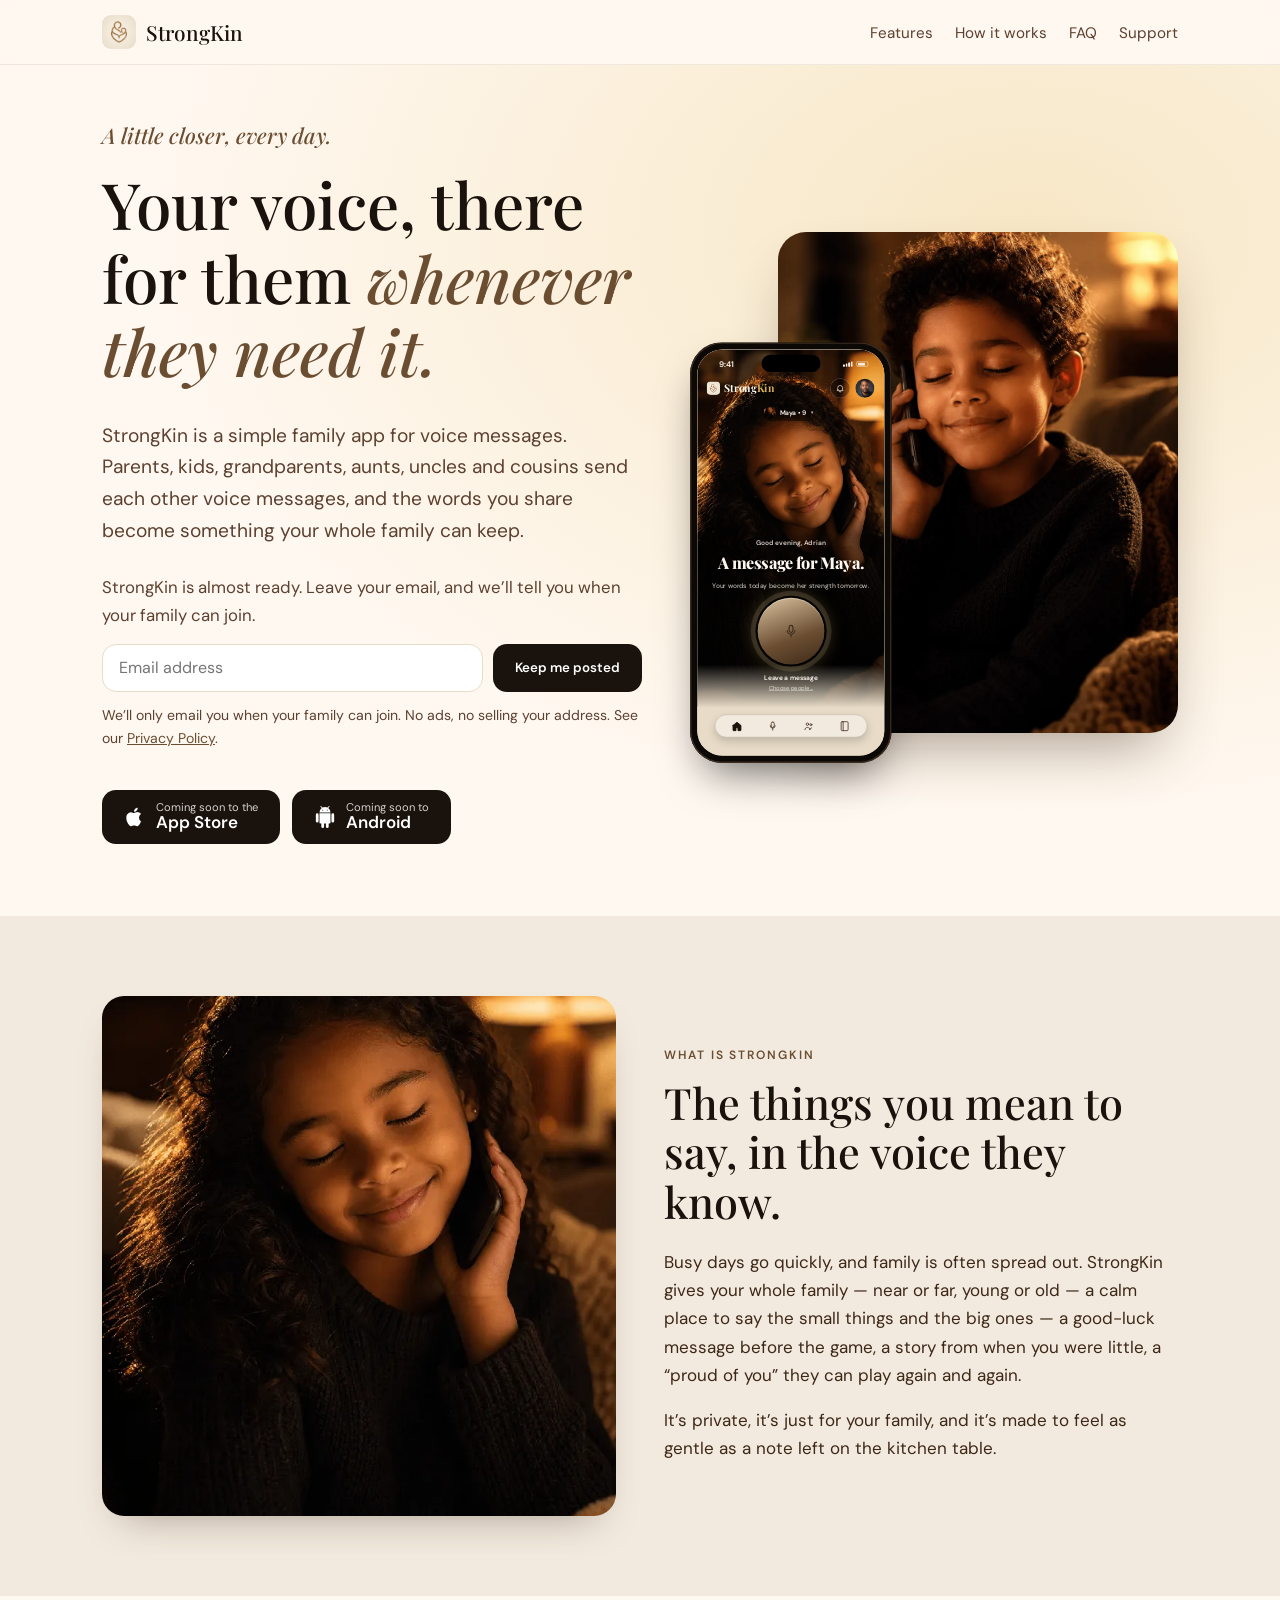
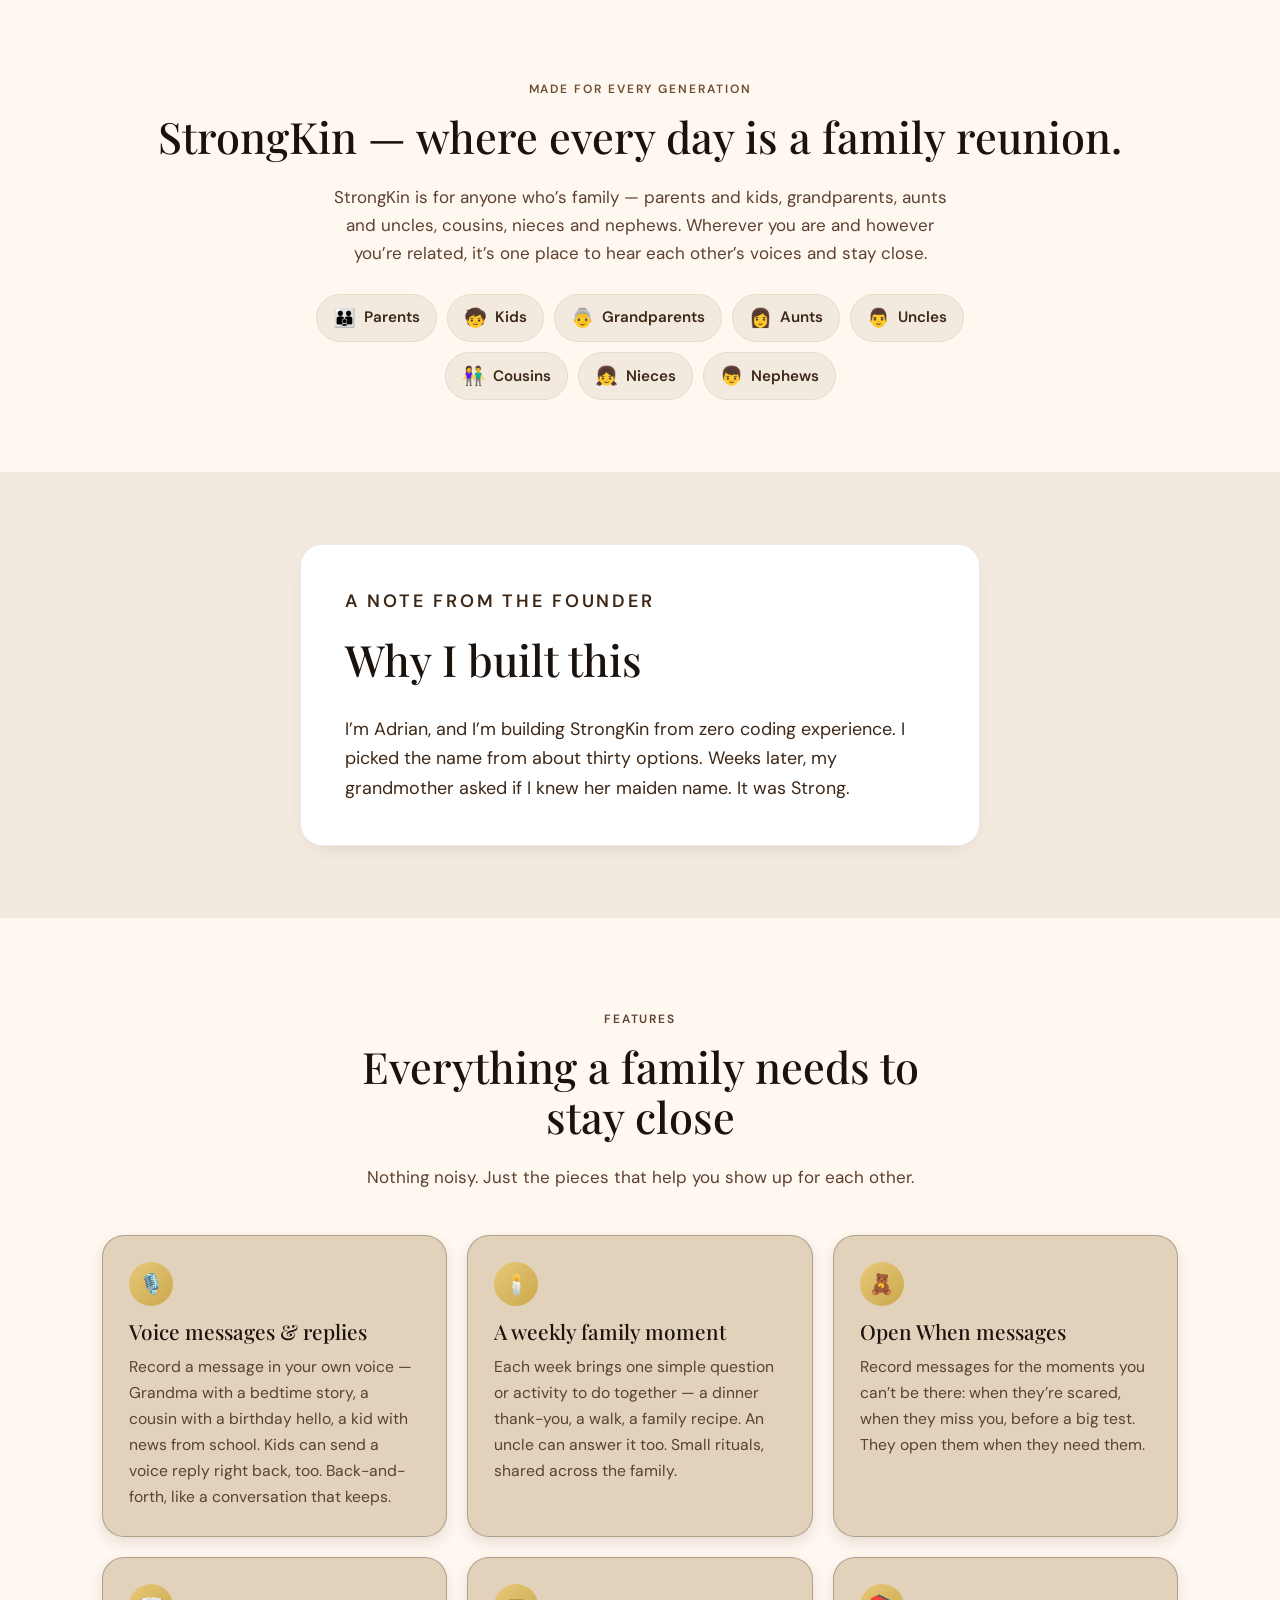
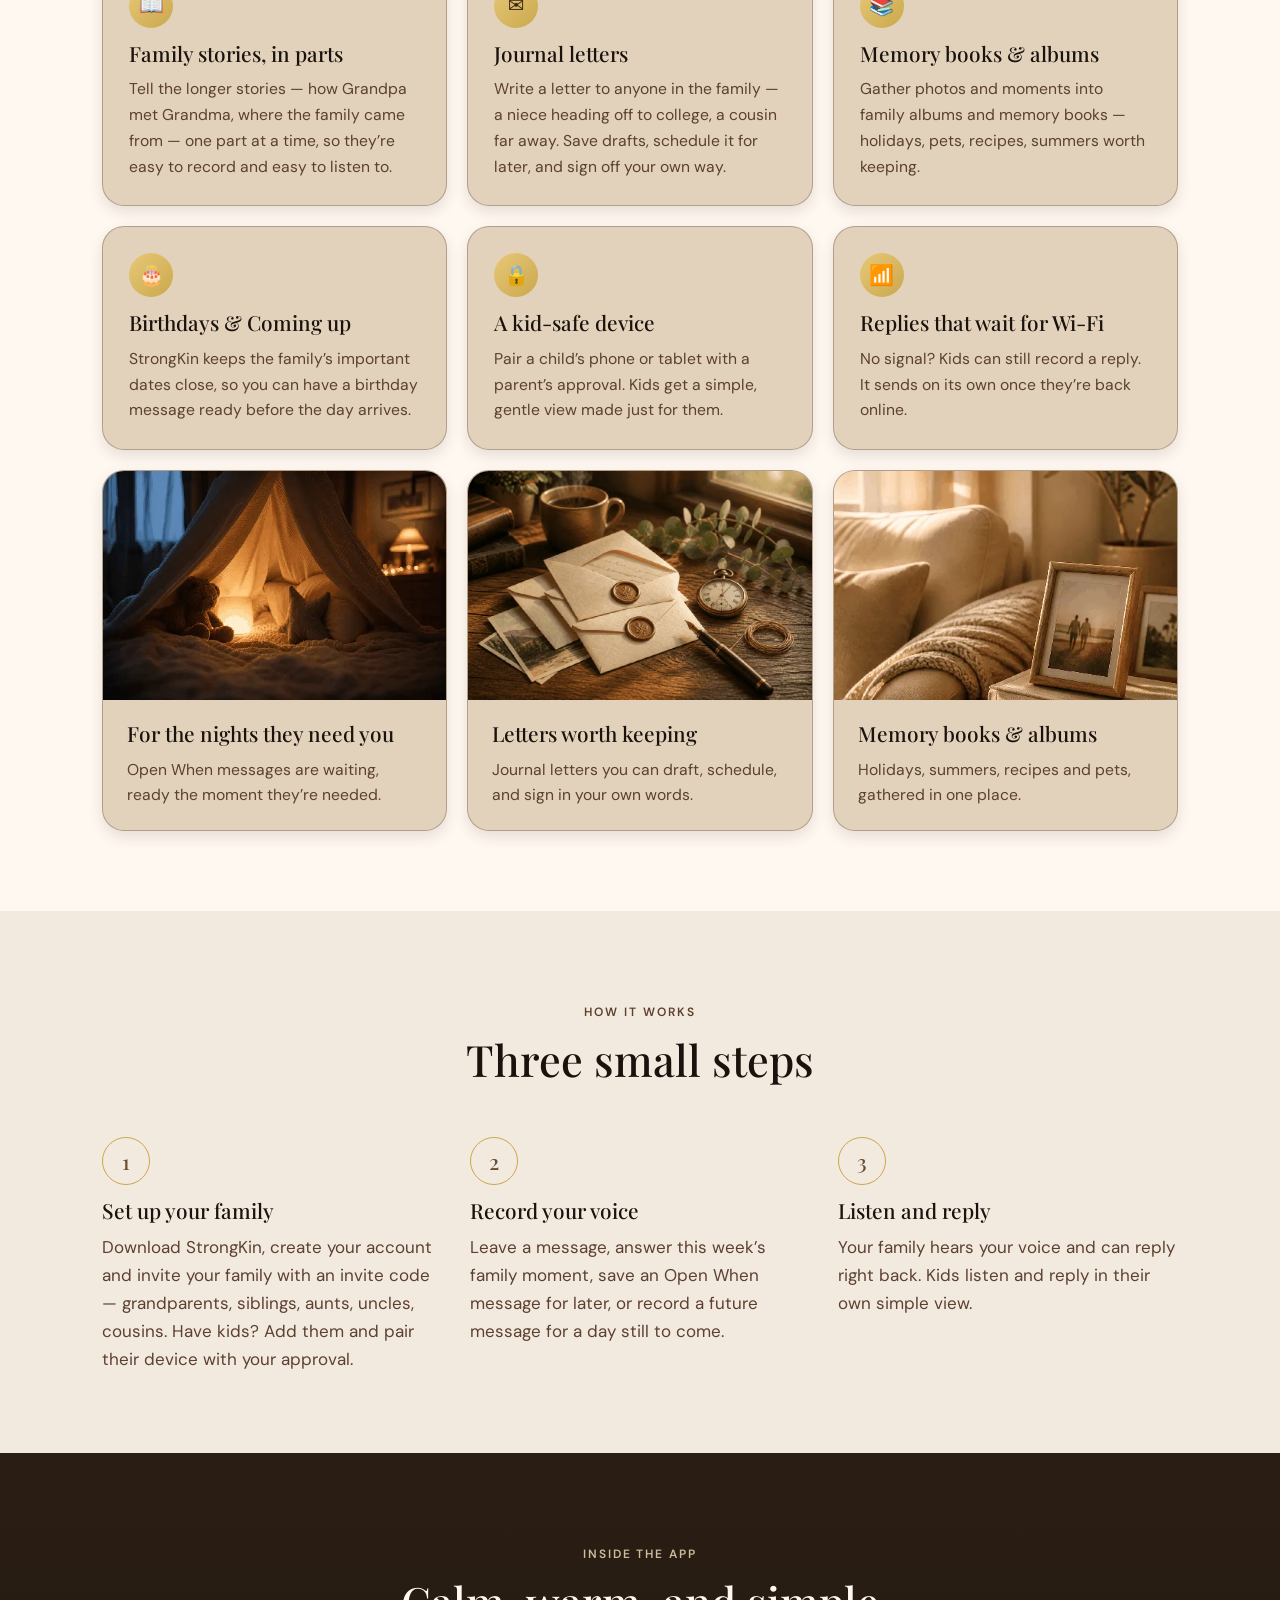
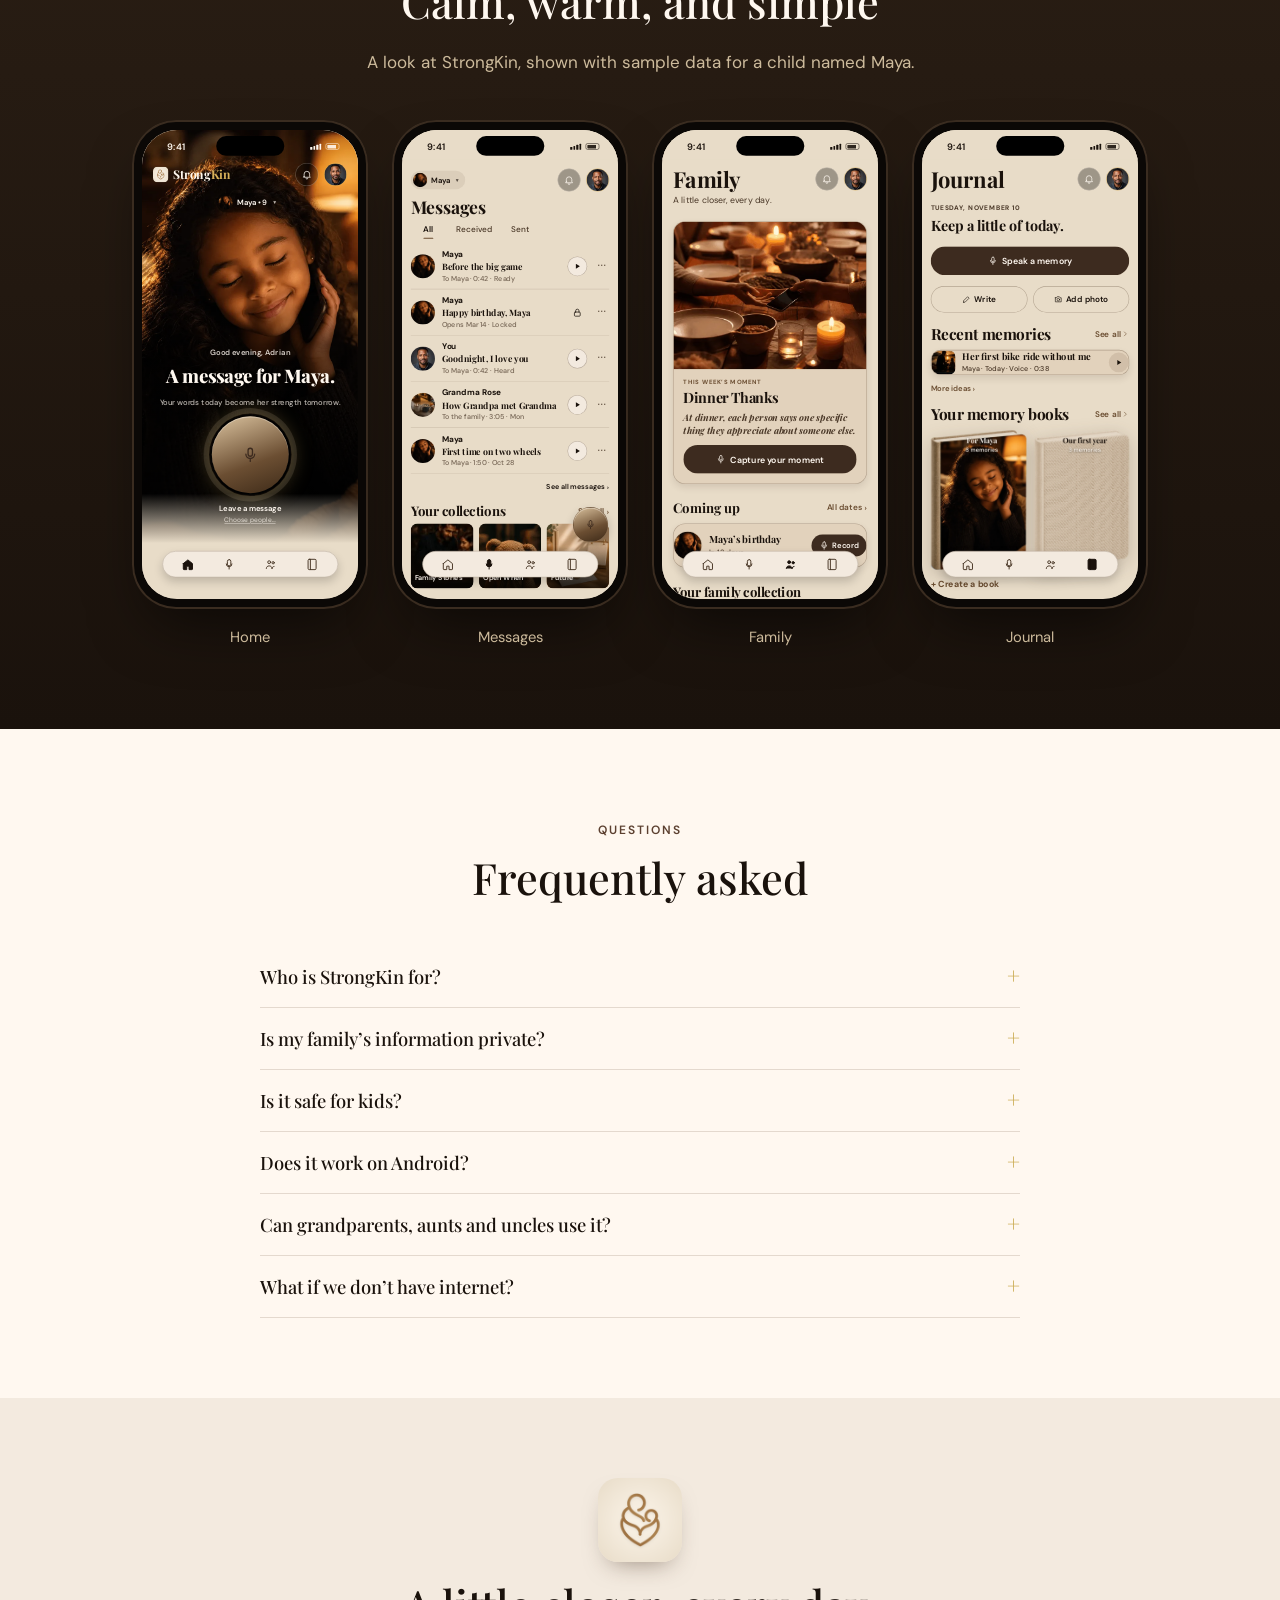
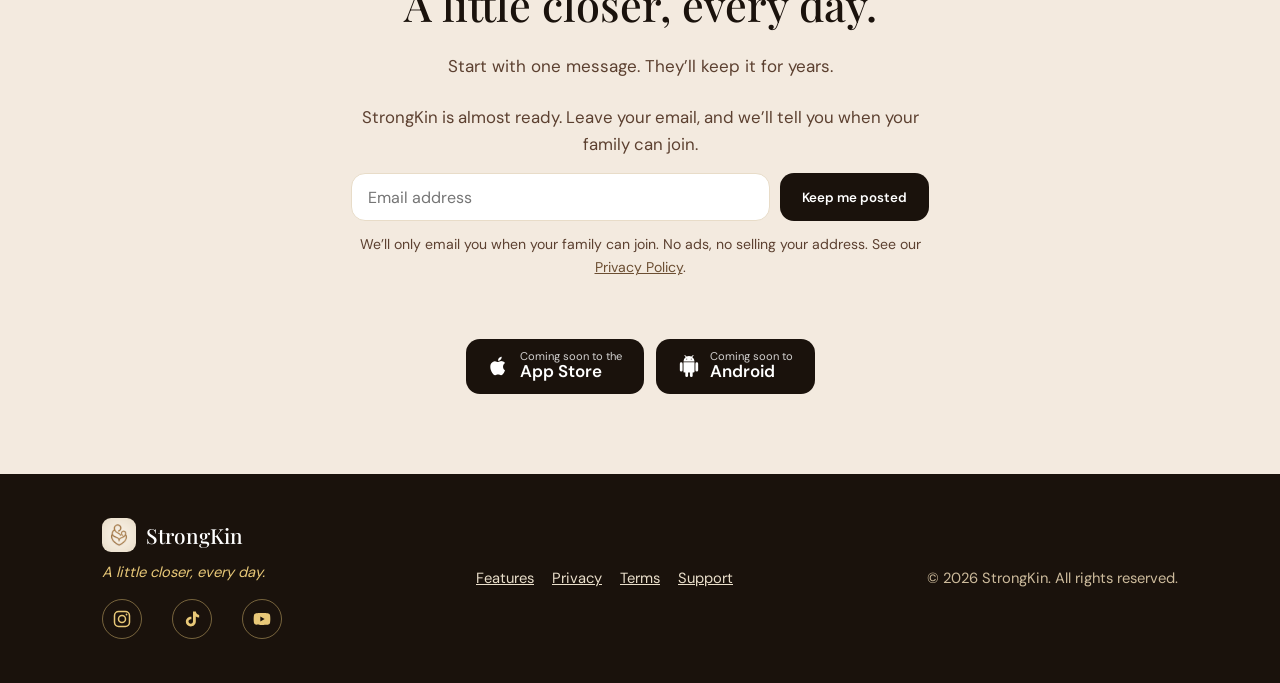
==== commit 1c53ce70: "Match homepage Journal books to the app's photoreal hardcover covers Replace the Journal phone book " ====
--- a/index.html
+++ b/index.html
@@ -25,7 +25,7 @@
 <li><h3>Record your voice</h3><p>Leave a message, answer this week’s family moment, save an Open When message for later, or record a future message for a day still to come.</p></li>
 <li><h3>Listen and reply</h3><p>Your family hears your voice and can reply right back. Kids listen and reply in their own simple view.</p></li></ol></div></section>
 <section class="dark"><div class="wrap"><div class="center reveal"><p class="eyebrow">Inside the app</p><h2>Calm, warm, and simple</h2><p>A look at StrongKin, shown with sample data for a child named Maya.</p></div>
-<div class="phones reveal"><figure><div class="phone" role="img" aria-label="StrongKin Home screen: a full-screen photo of Maya, the headline “A message for Maya.” and a large gold mic button to leave a message"><div class="screen"><div class="app home"><img class="h-photo" src="assets/img/maya-home.webp" alt="" loading="lazy"><div class="h-scrim"></div><div class="sb light"><span>9:41</span><span class="isl"></span><span class="sbr"><i></i><i></i><i></i><i></i> <b class="batt"></b></span></div><div class="h-top"><div class="lock"><img src="assets/img/icon-180.png" alt=""><span><span class="strong">Strong</span><span class="kin">Kin</span></span></div><div class="h-right"><span class="bell"><svg class="ski" width="20" height="20" viewBox="0 0 24 24" fill="none" stroke="#FFF8F0" stroke-width="1.6" stroke-linecap="round" stroke-linejoin="round" aria-hidden="true"><path d="M6 16V11a6 6 0 0 1 12 0v5l1.5 2h-15L6 16Z"/><path d="M10 20a2 2 0 0 0 4 0"/></svg></span><span class="av"><img src="assets/img/avatar-parent.webp" alt="" loading="lazy"></span></div></div><div class="chip-wrap"><div class="chip"><span class="cav"><img src="assets/img/maya-home.webp" alt="" loading="lazy"></span>Maya • 9 <span class="caret">▼</span></div></div><div class="h-copy"><div class="greet">Good evening, Adrian</div><div class="hl">A message for Maya.</div><div class="hs">Your words today become her strength tomorrow.</div></div><div class="microw"><div class="ring"><div class="micb"><svg class="ski" width="32" height="32" viewBox="0 0 24 24" fill="none" stroke="#3D2B1F" stroke-width="1.8" stroke-linecap="round" stroke-linejoin="round" aria-hidden="true"><rect x="9" y="3" width="6" height="11" rx="3"/><path d="M6 11a6 6 0 0 0 12 0M12 17v4"/></svg></div></div></div><div class="leave">Leave a message</div><div class="choose">Choose people…</div><div class="cap"><div class="cap-in"><div class="ct on"><span class="cdot"><svg class="ski" width="25" height="25" viewBox="0 0 24 24" fill="none" stroke="currentColor" stroke-width="1.7" stroke-linecap="round" stroke-linejoin="round" aria-hidden="true"><path d="M4 10.5 12 4l8 6.5V20a1 1 0 0 1-1 1h-5v-6H10v6H5a1 1 0 0 1-1-1v-9.5Z"/></svg></span></div><div class="ct"><span class="cdot"><svg class="ski" width="25" height="25" viewBox="0 0 24 24" fill="none" stroke="currentColor" stroke-width="1.7" stroke-linecap="round" stroke-linejoin="round" aria-hidden="true"><rect x="9" y="3.5" width="6" height="11" rx="3"/><path d="M7 11a5 5 0 0 0 10 0M12 16v4"/></svg></span></div><div class="ct"><span class="cdot"><svg class="ski" width="25" height="25" viewBox="0 0 24 24" fill="none" stroke="currentColor" stroke-width="1.7" stroke-linecap="round" stroke-linejoin="round" aria-hidden="true"><circle cx="9" cy="8" r="2.5"/><circle cx="16" cy="9" r="2"/><path d="M4 19c0-2.8 2.2-4.5 5-4.5s5 1.7 5 4.5M14 19c0-2 1.5-3.5 3.5-3.5"/></svg></span></div><div class="ct"><span class="cdot"><svg class="ski" width="25" height="25" viewBox="0 0 24 24" fill="none" stroke="currentColor" stroke-width="1.7" stroke-linecap="round" stroke-linejoin="round" aria-hidden="true"><rect x="5" y="3" width="14" height="18" rx="2"/><path d="M9 3v18"/></svg></span></div></div></div></div></div></div><figcaption>Home</figcaption></figure><figure><div class="phone" role="img" aria-label="StrongKin Messages screen: Maya name chip, bell and profile photo scroll with the inbox, a small gold mic above the tab bar to record, All, Received and Sent filters, a full-row inbox, and Your collections for Family Stories, Open When, and Future"><div class="screen"><div class="app msg"><div class="sb"><span>9:41</span><span class="isl"></span><span class="sbr"><i></i><i></i><i></i><i></i> <b class="batt"></b></span></div><div class="pg-clip"><div class="pg msg-pg"><div class="msg-head"><div class="maya-chip"><span class="cav"><img src="assets/img/maya-home.webp" alt="" loading="lazy"></span>Maya <span class="caret">▼</span></div><div class="h-right"><span class="bell on-page"><svg class="ski" width="20" height="20" viewBox="0 0 24 24" fill="none" stroke="#FFF8F0" stroke-width="1.6" stroke-linecap="round" stroke-linejoin="round" aria-hidden="true"><path d="M6 16V11a6 6 0 0 1 12 0v5l1.5 2h-15L6 16Z"/><path d="M10 20a2 2 0 0 0 4 0"/></svg></span><span class="av"><img src="assets/img/avatar-parent.webp" alt="" loading="lazy"></span></div></div><div class="msg-title-row"><div class="pageTitle">Messages</div></div><div class="flt"><span class="on">All<i></i></span><span>Received<i></i></span><span>Sent<i></i></span></div><div class="inbox"><div class="irow"><span class="iface"><img src="assets/img/maya-home.webp" alt="" loading="lazy"></span><div class="icopy"><b class="iname">Maya</b><b class="ititle">Before the big game</b><span>To Maya · 0:42 · Ready</span></div><span class="pb"><svg class="ski" width="16" height="16" viewBox="0 0 24 24" fill="none" stroke="#3D2B1F" stroke-width="1.6" stroke-linecap="round" stroke-linejoin="round" aria-hidden="true"><path d="M8 5v14l11-7L8 5Z" fill="currentColor" stroke="none"/></svg></span><span class="kebab">⋯</span></div><div class="irow"><span class="iface"><img src="assets/img/maya-home.webp" alt="" loading="lazy"></span><div class="icopy"><b class="iname">Maya</b><b class="ititle">Happy birthday, Maya</b><span>Opens Mar 14 · Locked</span></div><span class="pb lock"><svg class="ski" width="18" height="18" viewBox="0 0 24 24" fill="none" stroke="#1A120C" stroke-width="1.8" stroke-linecap="round" aria-hidden="true"><rect x="5" y="11" width="14" height="10" rx="2"/><path d="M8 11V8a4 4 0 0 1 8 0v3"/></svg></span><span class="kebab">⋯</span></div><div class="irow"><span class="iface"><img src="assets/img/avatar-parent.webp" alt="" loading="lazy"></span><div class="icopy"><b class="iname">You</b><b class="ititle">Goodnight, I love you</b><span>To Maya · 0:42 · Heard</span></div><span class="pb"><svg class="ski" width="16" height="16" viewBox="0 0 24 24" fill="none" stroke="#3D2B1F" stroke-width="1.6" stroke-linecap="round" stroke-linejoin="round" aria-hidden="true"><path d="M8 5v14l11-7L8 5Z" fill="currentColor" stroke="none"/></svg></span><span class="kebab">⋯</span></div><div class="irow"><span class="iface"><img src="assets/img/wfm-laugh.webp" alt="" loading="lazy"></span><div class="icopy"><b class="iname">Grandma Rose</b><b class="ititle">How Grandpa met Grandma</b><span>To the family · 3:05 · Mon</span></div><span class="pb"><svg class="ski" width="16" height="16" viewBox="0 0 24 24" fill="none" stroke="#3D2B1F" stroke-width="1.6" stroke-linecap="round" stroke-linejoin="round" aria-hidden="true"><path d="M8 5v14l11-7L8 5Z" fill="currentColor" stroke="none"/></svg></span><span class="kebab">⋯</span></div><div class="irow"><span class="iface"><img src="assets/img/maya-home.webp" alt="" loading="lazy"></span><div class="icopy"><b class="iname">Maya</b><b class="ititle">First time on two wheels</b><span>To Maya · 1:50 · Oct 28</span></div><span class="pb"><svg class="ski" width="16" height="16" viewBox="0 0 24 24" fill="none" stroke="#3D2B1F" stroke-width="1.6" stroke-linecap="round" stroke-linejoin="round" aria-hidden="true"><path d="M8 5v14l11-7L8 5Z" fill="currentColor" stroke="none"/></svg></span><span class="kebab">⋯</span></div></div><div class="seeall">See all messages ›</div><div class="sh2"><span class="s2">Your collections</span><span class="lk2">See all ›</span></div><div class="cgrid"><div class="ctile"><img src="assets/img/entry-story.webp" alt="" loading="lazy"><div class="rt-g"></div><b>Family Stories</b></div><div class="ctile"><img src="assets/img/col-open-when.webp" alt="" loading="lazy"><div class="rt-g"></div><b>Open When</b></div><div class="ctile"><img src="assets/img/col-future.webp" alt="" loading="lazy"><div class="rt-g"></div><b>Future</b></div></div></div></div><div class="msg-fab" aria-hidden="true"><svg aria-hidden="true" class="ski" fill="none" height="20" stroke="#3D2B1F" stroke-linecap="round" stroke-linejoin="round" stroke-width="1.8" viewBox="0 0 24 24" width="20"><rect height="11" rx="3" width="6" x="9" y="3"></rect><path d="M6 11a6 6 0 0 0 12 0M12 17v4"></path></svg></div><div class="cap"><div class="cap-in"><div class="ct"><span class="cdot"><svg class="ski" width="25" height="25" viewBox="0 0 24 24" fill="none" stroke="currentColor" stroke-width="1.7" stroke-linecap="round" stroke-linejoin="round" aria-hidden="true"><path d="M4 10.5 12 4l8 6.5V20a1 1 0 0 1-1 1h-5v-6H10v6H5a1 1 0 0 1-1-1v-9.5Z"/></svg></span></div><div class="ct on"><span class="cdot"><svg class="ski" width="25" height="25" viewBox="0 0 24 24" fill="none" stroke="currentColor" stroke-width="1.7" stroke-linecap="round" stroke-linejoin="round" aria-hidden="true"><rect x="9" y="3.5" width="6" height="11" rx="3"/><path d="M7 11a5 5 0 0 0 10 0M12 16v4"/></svg></span></div><div class="ct"><span class="cdot"><svg class="ski" width="25" height="25" viewBox="0 0 24 24" fill="none" stroke="currentColor" stroke-width="1.7" stroke-linecap="round" stroke-linejoin="round" aria-hidden="true"><circle cx="9" cy="8" r="2.5"/><circle cx="16" cy="9" r="2"/><path d="M4 19c0-2.8 2.2-4.5 5-4.5s5 1.7 5 4.5M14 19c0-2 1.5-3.5 3.5-3.5"/></svg></span></div><div class="ct"><span class="cdot"><svg class="ski" width="25" height="25" viewBox="0 0 24 24" fill="none" stroke="currentColor" stroke-width="1.7" stroke-linecap="round" stroke-linejoin="round" aria-hidden="true"><rect x="5" y="3" width="14" height="18" rx="2"/><path d="M9 3v18"/></svg></span></div></div></div></div></div></div><figcaption>Messages</figcaption></figure><figure><div class="phone" role="img" aria-label="StrongKin Family screen: “Family — A little closer, every day.”, this week’s moment Dinner Thanks, Maya’s birthday coming up, the Stories and Albums collection, and the bell and profile photo in the header"><div class="screen"><div class="app fam"><div class="sb"><span>9:41</span><span class="isl"></span><span class="sbr"><i></i><i></i><i></i><i></i> <b class="batt"></b></span></div><div class="pg-clip"><div class="pg"><div class="fh"><div><div class="ft">Family</div><div class="fs">A little closer, every day.</div></div><div class="h-right"><span class="bell on-page"><svg class="ski" width="20" height="20" viewBox="0 0 24 24" fill="none" stroke="#FFF8F0" stroke-width="1.6" stroke-linecap="round" stroke-linejoin="round" aria-hidden="true"><path d="M6 16V11a6 6 0 0 1 12 0v5l1.5 2h-15L6 16Z"/><path d="M10 20a2 2 0 0 0 4 0"/></svg></span><span class="av"><img src="assets/img/avatar-parent.webp" alt="" loading="lazy"></span></div></div><div class="card mom"><div class="mh"><img src="assets/img/wfm-dinner2.webp" alt="" loading="lazy"></div><div class="mb"><div class="mchip-inline">THIS WEEK’S MOMENT</div><div class="mtt">Dinner Thanks</div><div class="mp">At dinner, each person says one specific thing they appreciate about someone else.</div><div class="cap-btn"><svg class="ski" width="18" height="18" viewBox="0 0 24 24" fill="none" stroke="currentColor" stroke-width="1.7" stroke-linecap="round" stroke-linejoin="round" aria-hidden="true"><rect x="9" y="3" width="6" height="11" rx="3"/><path d="M6 11a6 6 0 0 0 12 0M12 17v4"/></svg> Capture your moment</div></div></div><div class="sec"><div class="sh2"><span class="s2">Coming up</span><span class="lk2">All dates ›</span></div><div class="card ev"><span class="evf"><img src="assets/img/maya-home.webp" alt="" loading="lazy"></span><div class="evc"><b>Maya’s birthday</b><span>In 12 days</span></div><span class="lv"><svg class="ski" width="18" height="18" viewBox="0 0 24 24" fill="none" stroke="currentColor" stroke-width="1.7" stroke-linecap="round" stroke-linejoin="round" aria-hidden="true"><rect x="9" y="3" width="6" height="11" rx="3"/><path d="M6 11a6 6 0 0 0 12 0M12 17v4"/></svg> Record</span></div></div><div class="sec"><div class="s2">Your family collection</div><div class="tiles"><div class="tl"><div class="tp card"><img src="assets/img/fam-tile-stories.webp" alt="" loading="lazy"><div class="tf"></div><div class="tx"><b>Stories</b><span>Voices worth keeping</span></div></div><div class="tc"><span class="tc-lead">Latest</span><span class="tc-title">How they met</span></div></div><div class="tl"><div class="tp card"><img src="assets/img/fam-tile-albums.webp" alt="" loading="lazy"><div class="tf"></div><div class="tx"><b>Albums</b><span>Your family in pictures</span></div></div><div class="tc"><span class="tc-lead">Latest</span><span class="tc-title">Sunday dinners</span></div></div></div></div></div></div><div class="cap"><div class="cap-in"><div class="ct"><span class="cdot"><svg class="ski" width="25" height="25" viewBox="0 0 24 24" fill="none" stroke="currentColor" stroke-width="1.7" stroke-linecap="round" stroke-linejoin="round" aria-hidden="true"><path d="M4 10.5 12 4l8 6.5V20a1 1 0 0 1-1 1h-5v-6H10v6H5a1 1 0 0 1-1-1v-9.5Z"/></svg></span></div><div class="ct"><span class="cdot"><svg class="ski" width="25" height="25" viewBox="0 0 24 24" fill="none" stroke="currentColor" stroke-width="1.7" stroke-linecap="round" stroke-linejoin="round" aria-hidden="true"><rect x="9" y="3.5" width="6" height="11" rx="3"/><path d="M7 11a5 5 0 0 0 10 0M12 16v4"/></svg></span></div><div class="ct on"><span class="cdot"><svg class="ski" width="25" height="25" viewBox="0 0 24 24" fill="none" stroke="currentColor" stroke-width="1.7" stroke-linecap="round" stroke-linejoin="round" aria-hidden="true"><circle cx="9" cy="8" r="2.5"/><circle cx="16" cy="9" r="2"/><path d="M4 19c0-2.8 2.2-4.5 5-4.5s5 1.7 5 4.5M14 19c0-2 1.5-3.5 3.5-3.5"/></svg></span></div><div class="ct"><span class="cdot"><svg class="ski" width="25" height="25" viewBox="0 0 24 24" fill="none" stroke="currentColor" stroke-width="1.7" stroke-linecap="round" stroke-linejoin="round" aria-hidden="true"><rect x="5" y="3" width="14" height="18" rx="2"/><path d="M9 3v18"/></svg></span></div></div></div></div></div></div><figcaption>Family</figcaption></figure><figure><div class="phone" role="img" aria-label="StrongKin Journal screen: “Keep a little of today.” with Speak a memory, Write and Add photo, a recent memory, linen hardcover memory books for Maya and Our first year, Letters with one from Grandma Rose, and the bell and profile photo in the header"><div class="screen"><div class="app jrn"><div class="sb"><span>9:41</span><span class="isl"></span><span class="sbr"><i></i><i></i><i></i><i></i> <b class="batt"></b></span></div><div class="pg-clip"><div class="pg j"><div class="fh"><div class="ft">Journal</div><div class="h-right"><span class="bell on-page"><svg class="ski" width="20" height="20" viewBox="0 0 24 24" fill="none" stroke="#FFF8F0" stroke-width="1.6" stroke-linecap="round" stroke-linejoin="round" aria-hidden="true"><path d="M6 16V11a6 6 0 0 1 12 0v5l1.5 2h-15L6 16Z"/><path d="M10 20a2 2 0 0 0 4 0"/></svg></span><span class="av"><img src="assets/img/avatar-parent.webp" alt="" loading="lazy"></span></div></div><div class="capture-block"><div class="dateLine">Tuesday, November 10</div><div class="ctt">Keep a little of today.</div><div class="spk"><svg class="ski" width="18" height="18" viewBox="0 0 24 24" fill="none" stroke="currentColor" stroke-width="1.7" stroke-linecap="round" stroke-linejoin="round" aria-hidden="true"><rect x="9" y="3" width="6" height="11" rx="3"/><path d="M6 11a6 6 0 0 0 12 0M12 17v4"/></svg> Speak a memory</div><div class="sec2"><span><svg class="ski" width="16" height="16" viewBox="0 0 24 24" fill="none" stroke="#1A120C" stroke-width="1.7" stroke-linecap="round" stroke-linejoin="round" aria-hidden="true"><path d="M4 20h4L19 9l-4-4L4 16v4Z"/></svg> Write</span><span><svg class="ski" width="16" height="16" viewBox="0 0 24 24" fill="none" stroke="#1A120C" stroke-width="1.7" stroke-linecap="round" stroke-linejoin="round" aria-hidden="true"><path d="M4 8h3l2-3h6l2 3h3v11H4V8Z"/><circle cx="12" cy="13" r="3.5"/></svg> Add photo</span></div></div><div class="sec"><div class="sh2"><span class="s3">Recent memories</span><span class="lk2 see">See all<svg aria-hidden="true" class="ski chev" fill="none" height="14" stroke="currentColor" stroke-linecap="round" stroke-width="1.8" viewBox="0 0 24 24" width="14"><path d="m9 6 6 6-6 6"></path></svg></span></div><div class="card mrow"><img class="th" src="assets/img/entry-moment.webp" alt="" loading="lazy"><div class="evc"><b>Her first bike ride without me</b><span>Maya · Today · Voice · 0:38</span></div><span class="pb"><svg class="ski" width="16" height="16" viewBox="0 0 24 24" fill="none" stroke="#3D2B1F" stroke-width="1.6" stroke-linecap="round" stroke-linejoin="round" aria-hidden="true"><path d="M8 5v14l11-7L8 5Z" fill="currentColor" stroke="none"/></svg></span></div><div class="ideas">More ideas ›</div></div><div class="sec"><div class="sh2"><span class="s3">Your memory books</span><span class="lk2 see">See all<svg aria-hidden="true" class="ski chev" fill="none" height="14" stroke="currentColor" stroke-linecap="round" stroke-width="1.8" viewBox="0 0 24 24" width="14"><path d="m9 6 6 6-6 6"></path></svg></span></div><div class="book-shelf"><img class="book-cover" src="assets/img/journal-book-maya.webp" alt="" loading="lazy"><img class="book-cover" src="assets/img/journal-book-first-year.webp" alt="" loading="lazy"></div><div class="create-book">+ Create a book</div></div><div class="sec"><div class="sh2"><span class="s3">Letters</span><span class="lk2 see">See all<svg aria-hidden="true" class="ski chev" fill="none" height="14" stroke="currentColor" stroke-linecap="round" stroke-width="1.8" viewBox="0 0 24 24" width="14"><path d="m9 6 6 6-6 6"></path></svg></span></div><div class="letter-row"><img class="envelope" src="assets/img/journal-letter-envelope.webp" alt="" loading="lazy"><div class="evc"><b>From Grandma Rose</b><span>A letter for your birthday · Yesterday</span></div><svg class="ski" width="16" height="16" viewBox="0 0 24 24" fill="none" stroke="#6B4E32" stroke-width="1.8" stroke-linecap="round" aria-hidden="true"><path d="m9 6 6 6-6 6"/></svg></div><div class="create-book">+ Write a letter</div></div></div></div><div class="cap"><div class="cap-in"><div class="ct"><span class="cdot"><svg class="ski" width="25" height="25" viewBox="0 0 24 24" fill="none" stroke="currentColor" stroke-width="1.7" stroke-linecap="round" stroke-linejoin="round" aria-hidden="true"><path d="M4 10.5 12 4l8 6.5V20a1 1 0 0 1-1 1h-5v-6H10v6H5a1 1 0 0 1-1-1v-9.5Z"/></svg></span></div><div class="ct"><span class="cdot"><svg class="ski" width="25" height="25" viewBox="0 0 24 24" fill="none" stroke="currentColor" stroke-width="1.7" stroke-linecap="round" stroke-linejoin="round" aria-hidden="true"><rect x="9" y="3.5" width="6" height="11" rx="3"/><path d="M7 11a5 5 0 0 0 10 0M12 16v4"/></svg></span></div><div class="ct"><span class="cdot"><svg class="ski" width="25" height="25" viewBox="0 0 24 24" fill="none" stroke="currentColor" stroke-width="1.7" stroke-linecap="round" stroke-linejoin="round" aria-hidden="true"><circle cx="9" cy="8" r="2.5"/><circle cx="16" cy="9" r="2"/><path d="M4 19c0-2.8 2.2-4.5 5-4.5s5 1.7 5 4.5M14 19c0-2 1.5-3.5 3.5-3.5"/></svg></span></div><div class="ct on"><span class="cdot"><svg class="ski" width="25" height="25" viewBox="0 0 24 24" fill="none" stroke="currentColor" stroke-width="1.7" stroke-linecap="round" stroke-linejoin="round" aria-hidden="true"><rect x="5" y="3" width="14" height="18" rx="2"/><path d="M9 3v18"/></svg></span></div></div></div></div></div></div><figcaption>Journal</figcaption></figure></div></div></section>
+<div class="phones reveal"><figure><div class="phone" role="img" aria-label="StrongKin Home screen: a full-screen photo of Maya, the headline “A message for Maya.” and a large gold mic button to leave a message"><div class="screen"><div class="app home"><img class="h-photo" src="assets/img/maya-home.webp" alt="" loading="lazy"><div class="h-scrim"></div><div class="sb light"><span>9:41</span><span class="isl"></span><span class="sbr"><i></i><i></i><i></i><i></i> <b class="batt"></b></span></div><div class="h-top"><div class="lock"><img src="assets/img/icon-180.png" alt=""><span><span class="strong">Strong</span><span class="kin">Kin</span></span></div><div class="h-right"><span class="bell"><svg class="ski" width="20" height="20" viewBox="0 0 24 24" fill="none" stroke="#FFF8F0" stroke-width="1.6" stroke-linecap="round" stroke-linejoin="round" aria-hidden="true"><path d="M6 16V11a6 6 0 0 1 12 0v5l1.5 2h-15L6 16Z"/><path d="M10 20a2 2 0 0 0 4 0"/></svg></span><span class="av"><img src="assets/img/avatar-parent.webp" alt="" loading="lazy"></span></div></div><div class="chip-wrap"><div class="chip"><span class="cav"><img src="assets/img/maya-home.webp" alt="" loading="lazy"></span>Maya • 9 <span class="caret">▼</span></div></div><div class="h-copy"><div class="greet">Good evening, Adrian</div><div class="hl">A message for Maya.</div><div class="hs">Your words today become her strength tomorrow.</div></div><div class="microw"><div class="ring"><div class="micb"><svg class="ski" width="32" height="32" viewBox="0 0 24 24" fill="none" stroke="#3D2B1F" stroke-width="1.8" stroke-linecap="round" stroke-linejoin="round" aria-hidden="true"><rect x="9" y="3" width="6" height="11" rx="3"/><path d="M6 11a6 6 0 0 0 12 0M12 17v4"/></svg></div></div></div><div class="leave">Leave a message</div><div class="choose">Choose people…</div><div class="cap"><div class="cap-in"><div class="ct on"><span class="cdot"><svg class="ski" width="25" height="25" viewBox="0 0 24 24" fill="none" stroke="currentColor" stroke-width="1.7" stroke-linecap="round" stroke-linejoin="round" aria-hidden="true"><path d="M4 10.5 12 4l8 6.5V20a1 1 0 0 1-1 1h-5v-6H10v6H5a1 1 0 0 1-1-1v-9.5Z"/></svg></span></div><div class="ct"><span class="cdot"><svg class="ski" width="25" height="25" viewBox="0 0 24 24" fill="none" stroke="currentColor" stroke-width="1.7" stroke-linecap="round" stroke-linejoin="round" aria-hidden="true"><rect x="9" y="3.5" width="6" height="11" rx="3"/><path d="M7 11a5 5 0 0 0 10 0M12 16v4"/></svg></span></div><div class="ct"><span class="cdot"><svg class="ski" width="25" height="25" viewBox="0 0 24 24" fill="none" stroke="currentColor" stroke-width="1.7" stroke-linecap="round" stroke-linejoin="round" aria-hidden="true"><circle cx="9" cy="8" r="2.5"/><circle cx="16" cy="9" r="2"/><path d="M4 19c0-2.8 2.2-4.5 5-4.5s5 1.7 5 4.5M14 19c0-2 1.5-3.5 3.5-3.5"/></svg></span></div><div class="ct"><span class="cdot"><svg class="ski" width="25" height="25" viewBox="0 0 24 24" fill="none" stroke="currentColor" stroke-width="1.7" stroke-linecap="round" stroke-linejoin="round" aria-hidden="true"><rect x="5" y="3" width="14" height="18" rx="2"/><path d="M9 3v18"/></svg></span></div></div></div></div></div></div><figcaption>Home</figcaption></figure><figure><div class="phone" role="img" aria-label="StrongKin Messages screen: Maya name chip, bell and profile photo scroll with the inbox, a small gold mic above the tab bar to record, All, Received and Sent filters, a full-row inbox, and Your collections for Family Stories, Open When, and Future"><div class="screen"><div class="app msg"><div class="sb"><span>9:41</span><span class="isl"></span><span class="sbr"><i></i><i></i><i></i><i></i> <b class="batt"></b></span></div><div class="pg-clip"><div class="pg msg-pg"><div class="msg-head"><div class="maya-chip"><span class="cav"><img src="assets/img/maya-home.webp" alt="" loading="lazy"></span>Maya <span class="caret">▼</span></div><div class="h-right"><span class="bell on-page"><svg class="ski" width="20" height="20" viewBox="0 0 24 24" fill="none" stroke="#FFF8F0" stroke-width="1.6" stroke-linecap="round" stroke-linejoin="round" aria-hidden="true"><path d="M6 16V11a6 6 0 0 1 12 0v5l1.5 2h-15L6 16Z"/><path d="M10 20a2 2 0 0 0 4 0"/></svg></span><span class="av"><img src="assets/img/avatar-parent.webp" alt="" loading="lazy"></span></div></div><div class="msg-title-row"><div class="pageTitle">Messages</div></div><div class="flt"><span class="on">All<i></i></span><span>Received<i></i></span><span>Sent<i></i></span></div><div class="inbox"><div class="irow"><span class="iface"><img src="assets/img/maya-home.webp" alt="" loading="lazy"></span><div class="icopy"><b class="iname">Maya</b><b class="ititle">Before the big game</b><span>To Maya · 0:42 · Ready</span></div><span class="pb"><svg class="ski" width="16" height="16" viewBox="0 0 24 24" fill="none" stroke="#3D2B1F" stroke-width="1.6" stroke-linecap="round" stroke-linejoin="round" aria-hidden="true"><path d="M8 5v14l11-7L8 5Z" fill="currentColor" stroke="none"/></svg></span><span class="kebab">⋯</span></div><div class="irow"><span class="iface"><img src="assets/img/maya-home.webp" alt="" loading="lazy"></span><div class="icopy"><b class="iname">Maya</b><b class="ititle">Happy birthday, Maya</b><span>Opens Mar 14 · Locked</span></div><span class="pb lock"><svg class="ski" width="18" height="18" viewBox="0 0 24 24" fill="none" stroke="#1A120C" stroke-width="1.8" stroke-linecap="round" aria-hidden="true"><rect x="5" y="11" width="14" height="10" rx="2"/><path d="M8 11V8a4 4 0 0 1 8 0v3"/></svg></span><span class="kebab">⋯</span></div><div class="irow"><span class="iface"><img src="assets/img/avatar-parent.webp" alt="" loading="lazy"></span><div class="icopy"><b class="iname">You</b><b class="ititle">Goodnight, I love you</b><span>To Maya · 0:42 · Heard</span></div><span class="pb"><svg class="ski" width="16" height="16" viewBox="0 0 24 24" fill="none" stroke="#3D2B1F" stroke-width="1.6" stroke-linecap="round" stroke-linejoin="round" aria-hidden="true"><path d="M8 5v14l11-7L8 5Z" fill="currentColor" stroke="none"/></svg></span><span class="kebab">⋯</span></div><div class="irow"><span class="iface"><img src="assets/img/wfm-laugh.webp" alt="" loading="lazy"></span><div class="icopy"><b class="iname">Grandma Rose</b><b class="ititle">How Grandpa met Grandma</b><span>To the family · 3:05 · Mon</span></div><span class="pb"><svg class="ski" width="16" height="16" viewBox="0 0 24 24" fill="none" stroke="#3D2B1F" stroke-width="1.6" stroke-linecap="round" stroke-linejoin="round" aria-hidden="true"><path d="M8 5v14l11-7L8 5Z" fill="currentColor" stroke="none"/></svg></span><span class="kebab">⋯</span></div><div class="irow"><span class="iface"><img src="assets/img/maya-home.webp" alt="" loading="lazy"></span><div class="icopy"><b class="iname">Maya</b><b class="ititle">First time on two wheels</b><span>To Maya · 1:50 · Oct 28</span></div><span class="pb"><svg class="ski" width="16" height="16" viewBox="0 0 24 24" fill="none" stroke="#3D2B1F" stroke-width="1.6" stroke-linecap="round" stroke-linejoin="round" aria-hidden="true"><path d="M8 5v14l11-7L8 5Z" fill="currentColor" stroke="none"/></svg></span><span class="kebab">⋯</span></div></div><div class="seeall">See all messages ›</div><div class="sh2"><span class="s2">Your collections</span><span class="lk2">See all ›</span></div><div class="cgrid"><div class="ctile"><img src="assets/img/entry-story.webp" alt="" loading="lazy"><div class="rt-g"></div><b>Family Stories</b></div><div class="ctile"><img src="assets/img/col-open-when.webp" alt="" loading="lazy"><div class="rt-g"></div><b>Open When</b></div><div class="ctile"><img src="assets/img/col-future.webp" alt="" loading="lazy"><div class="rt-g"></div><b>Future</b></div></div></div></div><div class="msg-fab" aria-hidden="true"><svg aria-hidden="true" class="ski" fill="none" height="20" stroke="#3D2B1F" stroke-linecap="round" stroke-linejoin="round" stroke-width="1.8" viewBox="0 0 24 24" width="20"><rect height="11" rx="3" width="6" x="9" y="3"></rect><path d="M6 11a6 6 0 0 0 12 0M12 17v4"></path></svg></div><div class="cap"><div class="cap-in"><div class="ct"><span class="cdot"><svg class="ski" width="25" height="25" viewBox="0 0 24 24" fill="none" stroke="currentColor" stroke-width="1.7" stroke-linecap="round" stroke-linejoin="round" aria-hidden="true"><path d="M4 10.5 12 4l8 6.5V20a1 1 0 0 1-1 1h-5v-6H10v6H5a1 1 0 0 1-1-1v-9.5Z"/></svg></span></div><div class="ct on"><span class="cdot"><svg class="ski" width="25" height="25" viewBox="0 0 24 24" fill="none" stroke="currentColor" stroke-width="1.7" stroke-linecap="round" stroke-linejoin="round" aria-hidden="true"><rect x="9" y="3.5" width="6" height="11" rx="3"/><path d="M7 11a5 5 0 0 0 10 0M12 16v4"/></svg></span></div><div class="ct"><span class="cdot"><svg class="ski" width="25" height="25" viewBox="0 0 24 24" fill="none" stroke="currentColor" stroke-width="1.7" stroke-linecap="round" stroke-linejoin="round" aria-hidden="true"><circle cx="9" cy="8" r="2.5"/><circle cx="16" cy="9" r="2"/><path d="M4 19c0-2.8 2.2-4.5 5-4.5s5 1.7 5 4.5M14 19c0-2 1.5-3.5 3.5-3.5"/></svg></span></div><div class="ct"><span class="cdot"><svg class="ski" width="25" height="25" viewBox="0 0 24 24" fill="none" stroke="currentColor" stroke-width="1.7" stroke-linecap="round" stroke-linejoin="round" aria-hidden="true"><rect x="5" y="3" width="14" height="18" rx="2"/><path d="M9 3v18"/></svg></span></div></div></div></div></div></div><figcaption>Messages</figcaption></figure><figure><div class="phone" role="img" aria-label="StrongKin Family screen: “Family — A little closer, every day.”, this week’s moment Dinner Thanks, Maya’s birthday coming up, the Stories and Albums collection, and the bell and profile photo in the header"><div class="screen"><div class="app fam"><div class="sb"><span>9:41</span><span class="isl"></span><span class="sbr"><i></i><i></i><i></i><i></i> <b class="batt"></b></span></div><div class="pg-clip"><div class="pg"><div class="fh"><div><div class="ft">Family</div><div class="fs">A little closer, every day.</div></div><div class="h-right"><span class="bell on-page"><svg class="ski" width="20" height="20" viewBox="0 0 24 24" fill="none" stroke="#FFF8F0" stroke-width="1.6" stroke-linecap="round" stroke-linejoin="round" aria-hidden="true"><path d="M6 16V11a6 6 0 0 1 12 0v5l1.5 2h-15L6 16Z"/><path d="M10 20a2 2 0 0 0 4 0"/></svg></span><span class="av"><img src="assets/img/avatar-parent.webp" alt="" loading="lazy"></span></div></div><div class="card mom"><div class="mh"><img src="assets/img/wfm-dinner2.webp" alt="" loading="lazy"></div><div class="mb"><div class="mchip-inline">THIS WEEK’S MOMENT</div><div class="mtt">Dinner Thanks</div><div class="mp">At dinner, each person says one specific thing they appreciate about someone else.</div><div class="cap-btn"><svg class="ski" width="18" height="18" viewBox="0 0 24 24" fill="none" stroke="currentColor" stroke-width="1.7" stroke-linecap="round" stroke-linejoin="round" aria-hidden="true"><rect x="9" y="3" width="6" height="11" rx="3"/><path d="M6 11a6 6 0 0 0 12 0M12 17v4"/></svg> Capture your moment</div></div></div><div class="sec"><div class="sh2"><span class="s2">Coming up</span><span class="lk2">All dates ›</span></div><div class="card ev"><span class="evf"><img src="assets/img/maya-home.webp" alt="" loading="lazy"></span><div class="evc"><b>Maya’s birthday</b><span>In 12 days</span></div><span class="lv"><svg class="ski" width="18" height="18" viewBox="0 0 24 24" fill="none" stroke="currentColor" stroke-width="1.7" stroke-linecap="round" stroke-linejoin="round" aria-hidden="true"><rect x="9" y="3" width="6" height="11" rx="3"/><path d="M6 11a6 6 0 0 0 12 0M12 17v4"/></svg> Record</span></div></div><div class="sec"><div class="s2">Your family collection</div><div class="tiles"><div class="tl"><div class="tp card"><img src="assets/img/fam-tile-stories.webp" alt="" loading="lazy"><div class="tf"></div><div class="tx"><b>Stories</b><span>Voices worth keeping</span></div></div><div class="tc"><span class="tc-lead">Latest</span><span class="tc-title">How they met</span></div></div><div class="tl"><div class="tp card"><img src="assets/img/fam-tile-albums.webp" alt="" loading="lazy"><div class="tf"></div><div class="tx"><b>Albums</b><span>Your family in pictures</span></div></div><div class="tc"><span class="tc-lead">Latest</span><span class="tc-title">Sunday dinners</span></div></div></div></div></div></div><div class="cap"><div class="cap-in"><div class="ct"><span class="cdot"><svg class="ski" width="25" height="25" viewBox="0 0 24 24" fill="none" stroke="currentColor" stroke-width="1.7" stroke-linecap="round" stroke-linejoin="round" aria-hidden="true"><path d="M4 10.5 12 4l8 6.5V20a1 1 0 0 1-1 1h-5v-6H10v6H5a1 1 0 0 1-1-1v-9.5Z"/></svg></span></div><div class="ct"><span class="cdot"><svg class="ski" width="25" height="25" viewBox="0 0 24 24" fill="none" stroke="currentColor" stroke-width="1.7" stroke-linecap="round" stroke-linejoin="round" aria-hidden="true"><rect x="9" y="3.5" width="6" height="11" rx="3"/><path d="M7 11a5 5 0 0 0 10 0M12 16v4"/></svg></span></div><div class="ct on"><span class="cdot"><svg class="ski" width="25" height="25" viewBox="0 0 24 24" fill="none" stroke="currentColor" stroke-width="1.7" stroke-linecap="round" stroke-linejoin="round" aria-hidden="true"><circle cx="9" cy="8" r="2.5"/><circle cx="16" cy="9" r="2"/><path d="M4 19c0-2.8 2.2-4.5 5-4.5s5 1.7 5 4.5M14 19c0-2 1.5-3.5 3.5-3.5"/></svg></span></div><div class="ct"><span class="cdot"><svg class="ski" width="25" height="25" viewBox="0 0 24 24" fill="none" stroke="currentColor" stroke-width="1.7" stroke-linecap="round" stroke-linejoin="round" aria-hidden="true"><rect x="5" y="3" width="14" height="18" rx="2"/><path d="M9 3v18"/></svg></span></div></div></div></div></div></div><figcaption>Family</figcaption></figure><figure><div class="phone" role="img" aria-label="StrongKin Journal screen: “Keep a little of today.” with Speak a memory, Write and Add photo, a recent memory, hardcover memory books for Maya and Our first year, Letters with one from Grandma Rose, and the bell and profile photo in the header"><div class="screen"><div class="app jrn"><div class="sb"><span>9:41</span><span class="isl"></span><span class="sbr"><i></i><i></i><i></i><i></i> <b class="batt"></b></span></div><div class="pg-clip"><div class="pg j"><div class="fh"><div class="ft">Journal</div><div class="h-right"><span class="bell on-page"><svg class="ski" width="20" height="20" viewBox="0 0 24 24" fill="none" stroke="#FFF8F0" stroke-width="1.6" stroke-linecap="round" stroke-linejoin="round" aria-hidden="true"><path d="M6 16V11a6 6 0 0 1 12 0v5l1.5 2h-15L6 16Z"/><path d="M10 20a2 2 0 0 0 4 0"/></svg></span><span class="av"><img src="assets/img/avatar-parent.webp" alt="" loading="lazy"></span></div></div><div class="capture-block"><div class="dateLine">Tuesday, November 10</div><div class="ctt">Keep a little of today.</div><div class="spk"><svg class="ski" width="18" height="18" viewBox="0 0 24 24" fill="none" stroke="currentColor" stroke-width="1.7" stroke-linecap="round" stroke-linejoin="round" aria-hidden="true"><rect x="9" y="3" width="6" height="11" rx="3"/><path d="M6 11a6 6 0 0 0 12 0M12 17v4"/></svg> Speak a memory</div><div class="sec2"><span><svg class="ski" width="16" height="16" viewBox="0 0 24 24" fill="none" stroke="#1A120C" stroke-width="1.7" stroke-linecap="round" stroke-linejoin="round" aria-hidden="true"><path d="M4 20h4L19 9l-4-4L4 16v4Z"/></svg> Write</span><span><svg class="ski" width="16" height="16" viewBox="0 0 24 24" fill="none" stroke="#1A120C" stroke-width="1.7" stroke-linecap="round" stroke-linejoin="round" aria-hidden="true"><path d="M4 8h3l2-3h6l2 3h3v11H4V8Z"/><circle cx="12" cy="13" r="3.5"/></svg> Add photo</span></div></div><div class="sec"><div class="sh2"><span class="s3">Recent memories</span><span class="lk2 see">See all<svg aria-hidden="true" class="ski chev" fill="none" height="14" stroke="currentColor" stroke-linecap="round" stroke-width="1.8" viewBox="0 0 24 24" width="14"><path d="m9 6 6 6-6 6"></path></svg></span></div><div class="card mrow"><img class="th" src="assets/img/entry-moment.webp" alt="" loading="lazy"><div class="evc"><b>Her first bike ride without me</b><span>Maya · Today · Voice · 0:38</span></div><span class="pb"><svg class="ski" width="16" height="16" viewBox="0 0 24 24" fill="none" stroke="#3D2B1F" stroke-width="1.6" stroke-linecap="round" stroke-linejoin="round" aria-hidden="true"><path d="M8 5v14l11-7L8 5Z" fill="currentColor" stroke="none"/></svg></span></div><div class="ideas">More ideas ›</div></div><div class="sec"><div class="sh2"><span class="s3">Your memory books</span><span class="lk2 see">See all<svg aria-hidden="true" class="ski chev" fill="none" height="14" stroke="currentColor" stroke-linecap="round" stroke-width="1.8" viewBox="0 0 24 24" width="14"><path d="m9 6 6 6-6 6"></path></svg></span></div><div class="book-shelf"><img class="book-cover" src="assets/img/journal-book-maya.webp" alt="" loading="lazy"><img class="book-cover" src="assets/img/journal-book-first-year.webp" alt="" loading="lazy"></div><div class="create-book">+ Create a book</div></div><div class="sec"><div class="sh2"><span class="s3">Letters</span><span class="lk2 see">See all<svg aria-hidden="true" class="ski chev" fill="none" height="14" stroke="currentColor" stroke-linecap="round" stroke-width="1.8" viewBox="0 0 24 24" width="14"><path d="m9 6 6 6-6 6"></path></svg></span></div><div class="letter-row"><img class="envelope" src="assets/img/journal-letter-envelope.webp" alt="" loading="lazy"><div class="evc"><b>From Grandma Rose</b><span>A letter for your birthday · Yesterday</span></div><svg class="ski" width="16" height="16" viewBox="0 0 24 24" fill="none" stroke="#6B4E32" stroke-width="1.8" stroke-linecap="round" aria-hidden="true"><path d="m9 6 6 6-6 6"/></svg></div><div class="create-book">+ Write a letter</div></div></div></div><div class="cap"><div class="cap-in"><div class="ct"><span class="cdot"><svg class="ski" width="25" height="25" viewBox="0 0 24 24" fill="none" stroke="currentColor" stroke-width="1.7" stroke-linecap="round" stroke-linejoin="round" aria-hidden="true"><path d="M4 10.5 12 4l8 6.5V20a1 1 0 0 1-1 1h-5v-6H10v6H5a1 1 0 0 1-1-1v-9.5Z"/></svg></span></div><div class="ct"><span class="cdot"><svg class="ski" width="25" height="25" viewBox="0 0 24 24" fill="none" stroke="currentColor" stroke-width="1.7" stroke-linecap="round" stroke-linejoin="round" aria-hidden="true"><rect x="9" y="3.5" width="6" height="11" rx="3"/><path d="M7 11a5 5 0 0 0 10 0M12 16v4"/></svg></span></div><div class="ct"><span class="cdot"><svg class="ski" width="25" height="25" viewBox="0 0 24 24" fill="none" stroke="currentColor" stroke-width="1.7" stroke-linecap="round" stroke-linejoin="round" aria-hidden="true"><circle cx="9" cy="8" r="2.5"/><circle cx="16" cy="9" r="2"/><path d="M4 19c0-2.8 2.2-4.5 5-4.5s5 1.7 5 4.5M14 19c0-2 1.5-3.5 3.5-3.5"/></svg></span></div><div class="ct on"><span class="cdot"><svg class="ski" width="25" height="25" viewBox="0 0 24 24" fill="none" stroke="currentColor" stroke-width="1.7" stroke-linecap="round" stroke-linejoin="round" aria-hidden="true"><rect x="5" y="3" width="14" height="18" rx="2"/><path d="M9 3v18"/></svg></span></div></div></div></div></div></div><figcaption>Journal</figcaption></figure></div></div></section>
 <section id="faq"><div class="wrap"><div class="center"><p class="eyebrow">Questions</p><h2>Frequently asked</h2></div><div class="faq"><details><summary>Who is StrongKin for?</summary><p>Anyone who’s family. Parents and kids, grandparents, aunts and uncles, cousins, nieces and nephews — StrongKin is one place for all of you to send voice messages, share stories and stay close to each other, whoever’s talking and whoever’s listening.</p></details><details><summary>Is my family’s information private?</summary><p>Your messages, photos and letters are stored in your StrongKin account and shared only with the family members you connect. We don’t sell your data and we don’t show ads. Read the <a href="privacy.html">privacy policy</a> for the details.</p></details><details><summary>Is it safe for kids?</summary><p>Children use a separate, simplified view. A child’s device is paired to the family only with a parent’s approval, and there are no public profiles, feeds, or messages from strangers.</p></details><details><summary>Does it work on Android?</summary><p>Yes. StrongKin is coming soon to both iPhone (App Store) and Android (Google Play).</p></details><details><summary>Can grandparents, aunts and uncles use it?</summary><p>Yes. StrongKin is for the whole family, not just parents. Grandparents, aunts, uncles and cousins can be part of your family in the app to send messages, letters and stories, and hear the kids’ replies.</p></details><details><summary>What if we don’t have internet?</summary><p>Replies recorded offline are saved on the device and sent automatically once you’re connected again.</p></details></div></div></section>
 <section class="cta"><div class="wrap"><img src="assets/img/icon-180.png" alt="StrongKin app icon" width="84" height="84" loading="lazy"><h2>A little closer, every day.</h2><p style="color:var(--muted);margin-bottom:24px">Start with one message. They’ll keep it for years.</p><form class="waitlist" data-source="homepage-cta" action="#" method="post"><p class="waitlist-lead">StrongKin is almost ready. Leave your email, and we’ll tell you when your family can join.</p><div class="waitlist-row"><label class="sr-only" for="waitlist-email-cta">Email address</label><input id="waitlist-email-cta" type="email" name="email" autocomplete="email" inputmode="email" required placeholder="Email address"><div class="hp" aria-hidden="true"><label for="waitlist-company-cta">Company</label><input id="waitlist-company-cta" type="text" name="company" tabindex="-1" autocomplete="off"></div><button type="submit" class="btn">Keep me posted</button></div><p class="waitlist-note">We’ll only email you when your family can join. No ads, no selling your address. See our <a href="privacy.html">Privacy Policy</a>.</p><p class="waitlist-status" role="status" aria-live="polite"></p></form><div class="badges"><span class="badge-soon" role="img" aria-label="Coming soon to the App Store"><svg viewBox="0 0 24 24" aria-hidden="true"><path d="M16.4 12.6c0-2.6 2.1-3.8 2.2-3.9-1.2-1.8-3.1-2-3.7-2-1.6-.2-3.1.9-3.9.9-.8 0-2-.9-3.4-.9-1.7 0-3.3 1-4.2 2.6-1.8 3.1-.5 7.7 1.3 10.2.8 1.2 1.8 2.6 3.1 2.5 1.3-.1 1.7-.8 3.2-.8s1.9.8 3.2.8c1.3 0 2.2-1.2 3-2.5 1-1.4 1.3-2.7 1.4-2.8-.1 0-2.2-.8-2.2-4.1zM13.9 4.9c.7-.8 1.2-2 1-3.1-1 0-2.2.7-2.9 1.5-.6.7-1.2 1.9-1 3 1.1.1 2.2-.6 2.9-1.4z"/></svg><span><small>Coming soon to the</small>App Store</span></span><span class="badge-soon" role="img" aria-label="Coming soon to Android"><svg viewBox="0 0 24 24" aria-hidden="true"><path d="M6 18c0 .55.45 1 1 1h1v3.5a1.5 1.5 0 003 0V19h2v3.5a1.5 1.5 0 003 0V19h1c.55 0 1-.45 1-1V8H6v10zM3.5 8A1.5 1.5 0 002 9.5v7a1.5 1.5 0 003 0v-7A1.5 1.5 0 003.5 8zm17 0A1.5 1.5 0 0019 9.5v7a1.5 1.5 0 003 0v-7A1.5 1.5 0 0020.5 8zm-4.97-5.84l1.3-1.3a.5.5 0 10-.71-.71l-1.48 1.48A5.9 5.9 0 0012 1c-.96 0-1.86.23-2.66.63L7.85.15a.5.5 0 10-.71.71l1.31 1.31A5.97 5.97 0 006 7h12a5.97 5.97 0 00-2.47-4.84zM10 5H9V4h1v1zm5 0h-1V4h1v1z"/></svg><span><small>Coming soon to</small>Android</span></span></div></div></section></main><footer><div class="wrap"><div><a class="brand" href="index.html"><img src="assets/img/icon-180.png" alt="" width="34" height="34">StrongKin</a><p style="margin:.6em 0 0"><em style="color:#E8C878">A little closer, every day.</em></p><div class="social" aria-label="StrongKin on social media"><a href="https://www.instagram.com/strongkinapp/" target="_blank" rel="noopener" aria-label="StrongKin on Instagram"><svg viewBox="0 0 24 24" width="20" height="20" aria-hidden="true" fill="none" stroke="currentColor" stroke-width="1.8"><rect x="3" y="3" width="18" height="18" rx="5"/><circle cx="12" cy="12" r="4.2"/><circle cx="17.4" cy="6.6" r="1.1" fill="currentColor" stroke="none"/></svg></a><a href="https://www.tiktok.com/@strongkinapp" target="_blank" rel="noopener" aria-label="StrongKin on TikTok"><svg viewBox="0 0 24 24" width="20" height="20" aria-hidden="true" fill="currentColor"><path d="M16.6 3c.3 2.3 1.7 3.9 4 4.1v3.1c-1.5.1-2.8-.4-4-1.2v6.1c0 3.6-2.9 5.9-6.1 5.9A5.9 5.9 0 0 1 4.6 15c0-3.5 3-6.2 6.7-5.8v3.2c-1.8-.4-3.5.8-3.5 2.6 0 1.5 1.2 2.6 2.7 2.6 1.6 0 2.7-1.1 2.7-3V3h3.4z"/></svg></a><a href="https://www.youtube.com/@strongkinapp" target="_blank" rel="noopener" aria-label="StrongKin on YouTube"><svg viewBox="0 0 24 24" width="20" height="20" aria-hidden="true" fill="currentColor"><path d="M21.6 7.2a2.7 2.7 0 0 0-1.9-1.9C18 4.8 12 4.8 12 4.8s-6 0-7.7.5a2.7 2.7 0 0 0-1.9 1.9C2 8.9 2 12 2 12s0 3.1.4 4.8a2.7 2.7 0 0 0 1.9 1.9c1.7.5 7.7.5 7.7.5s6 0 7.7-.5a2.7 2.7 0 0 0 1.9-1.9c.4-1.7.4-4.8.4-4.8s0-3.1-.4-4.8zM10 15.1V8.9l5.2 3.1L10 15.1z"/></svg></a></div></div>
 <nav aria-label="Footer"><a href="index.html#features">Features</a><a href="privacy.html">Privacy</a><a href="terms.html">Terms</a><a href="support.html">Support</a></nav><p style="margin:0">&copy; 2026 StrongKin. All rights reserved.</p></div></footer><script src="assets/site.js" defer></script></body></html>
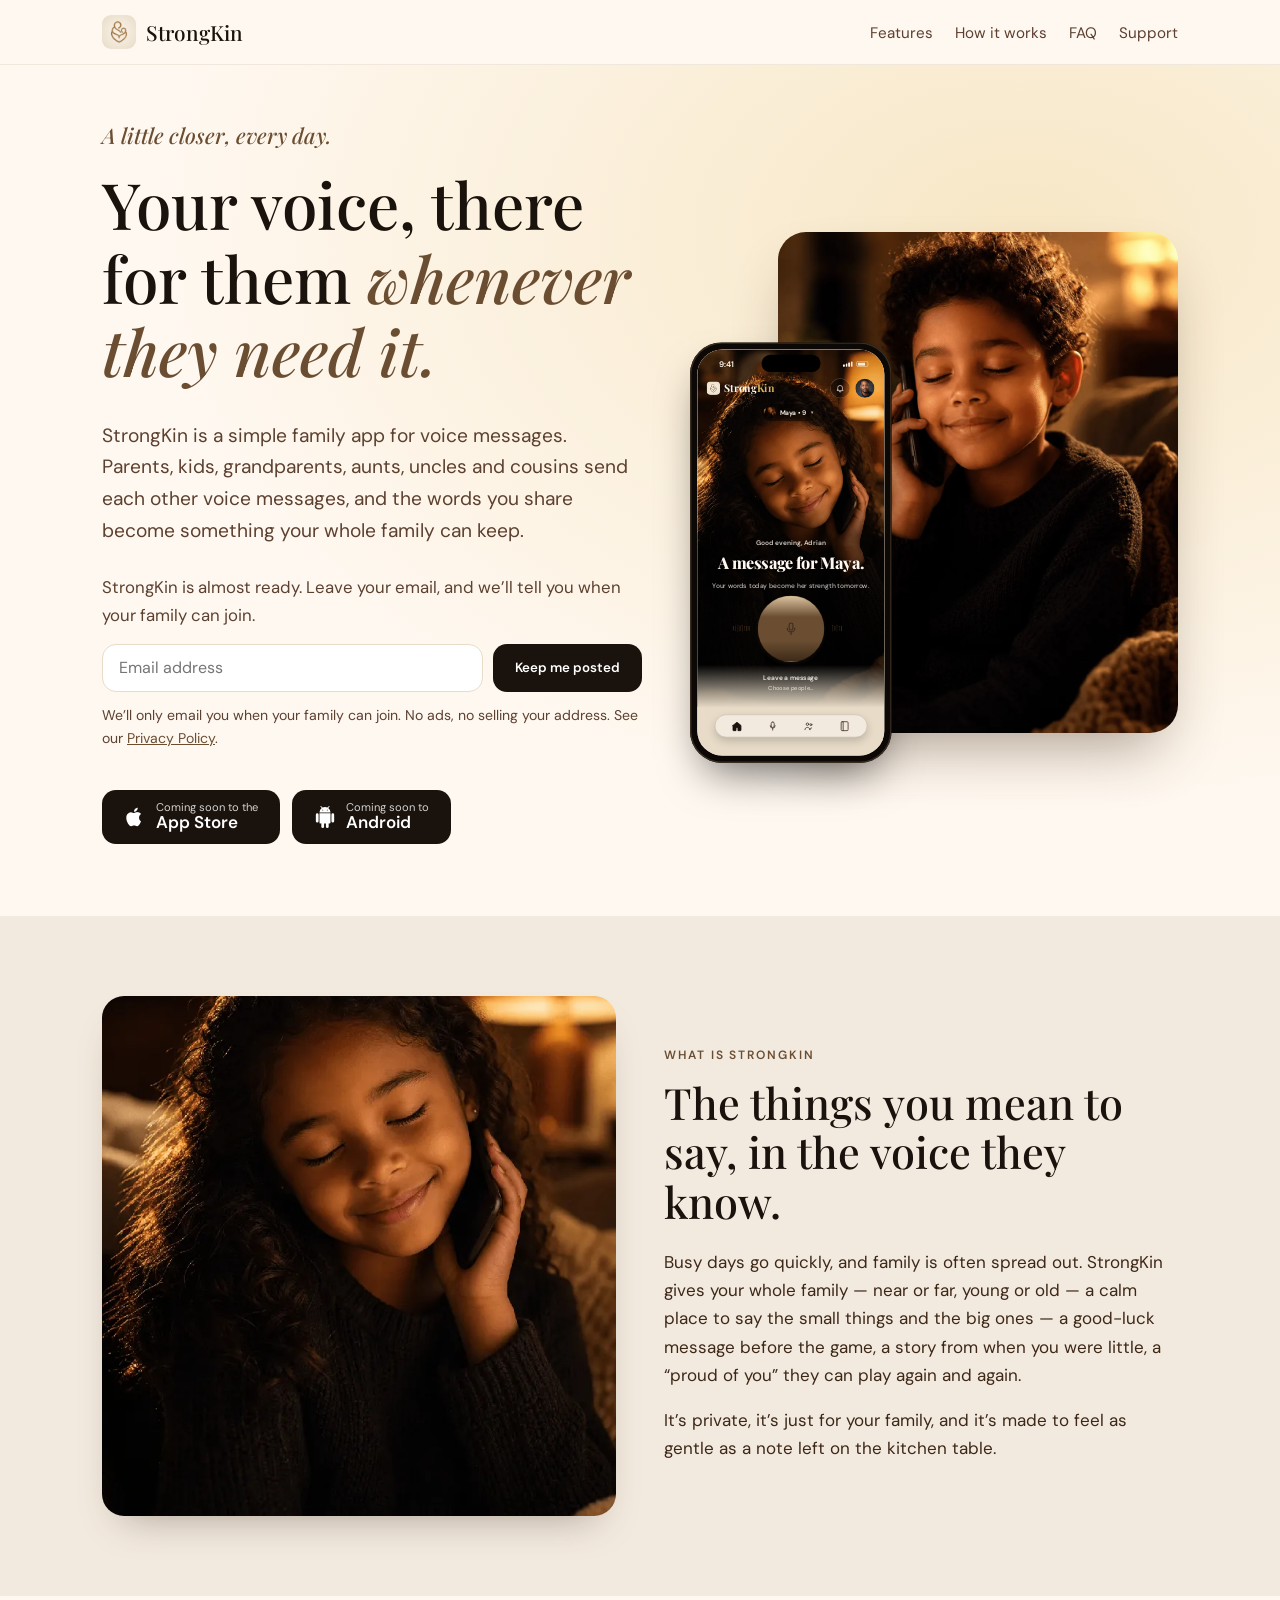
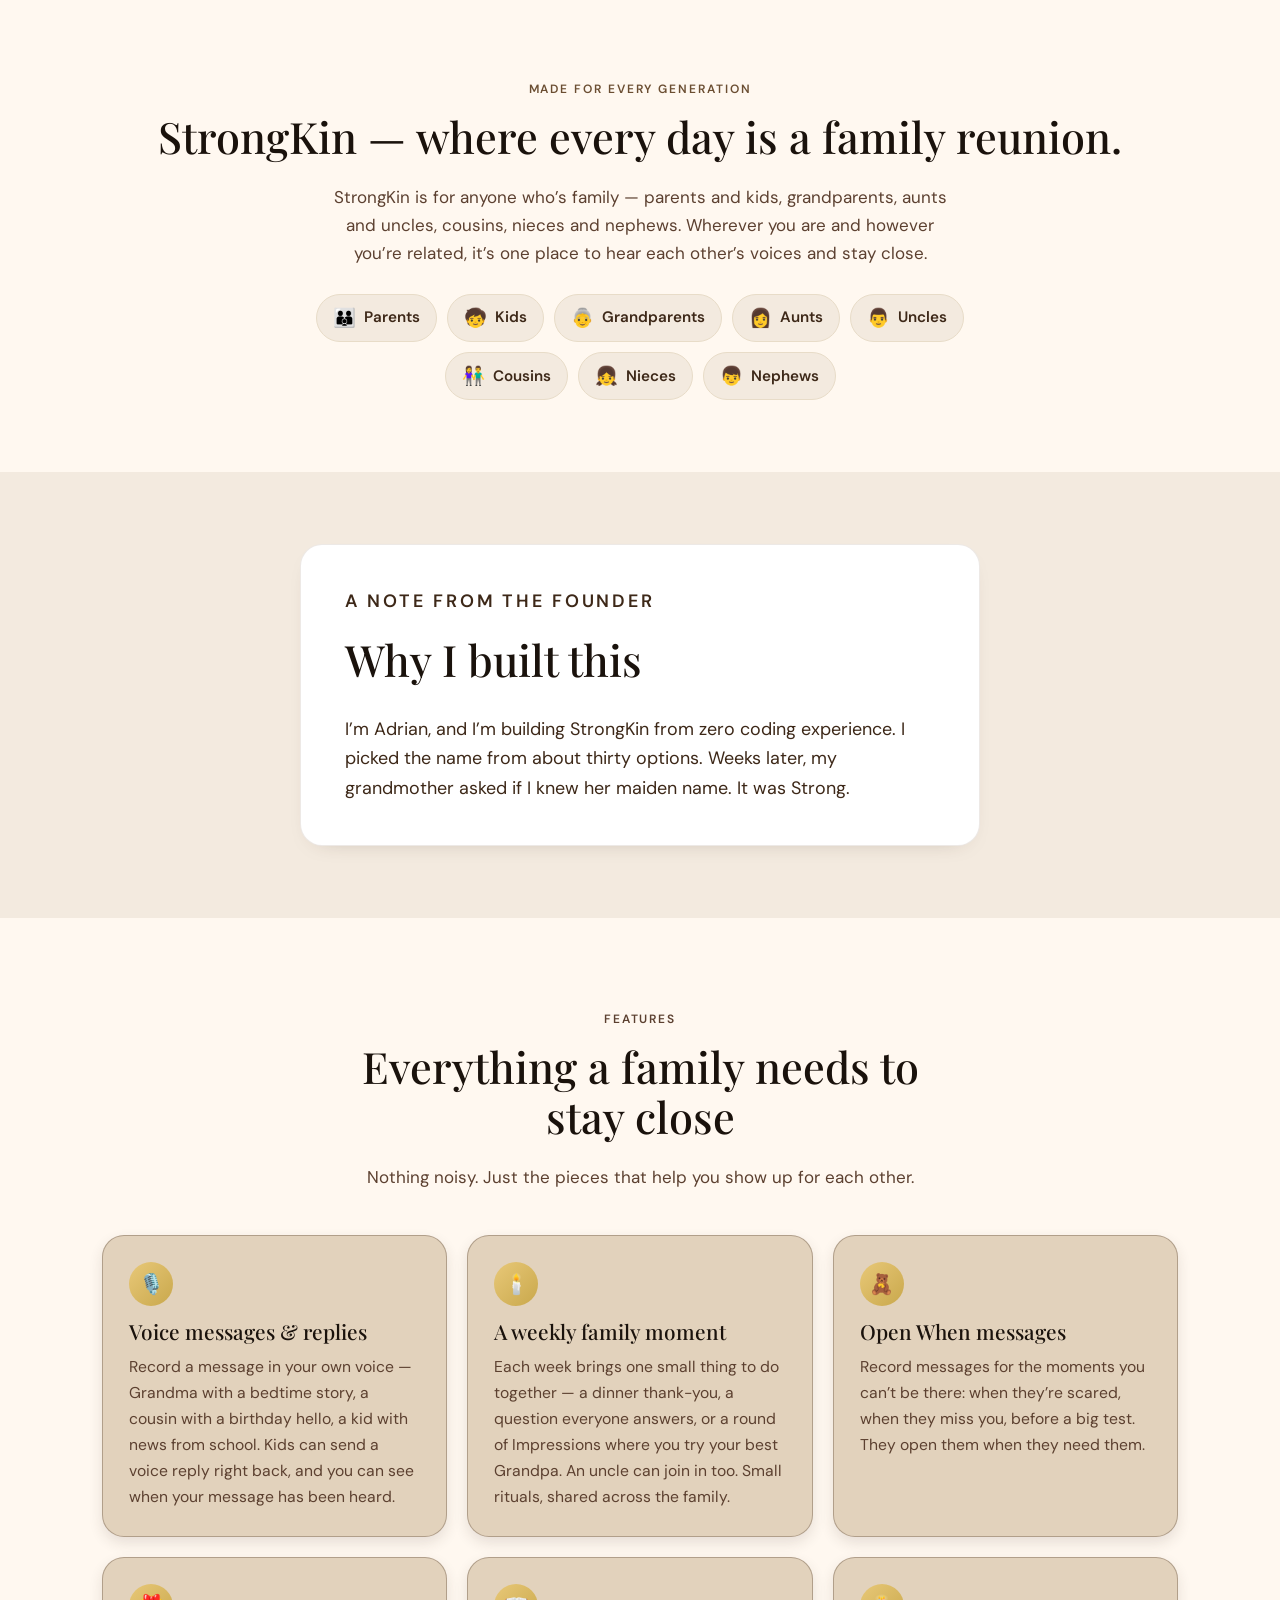
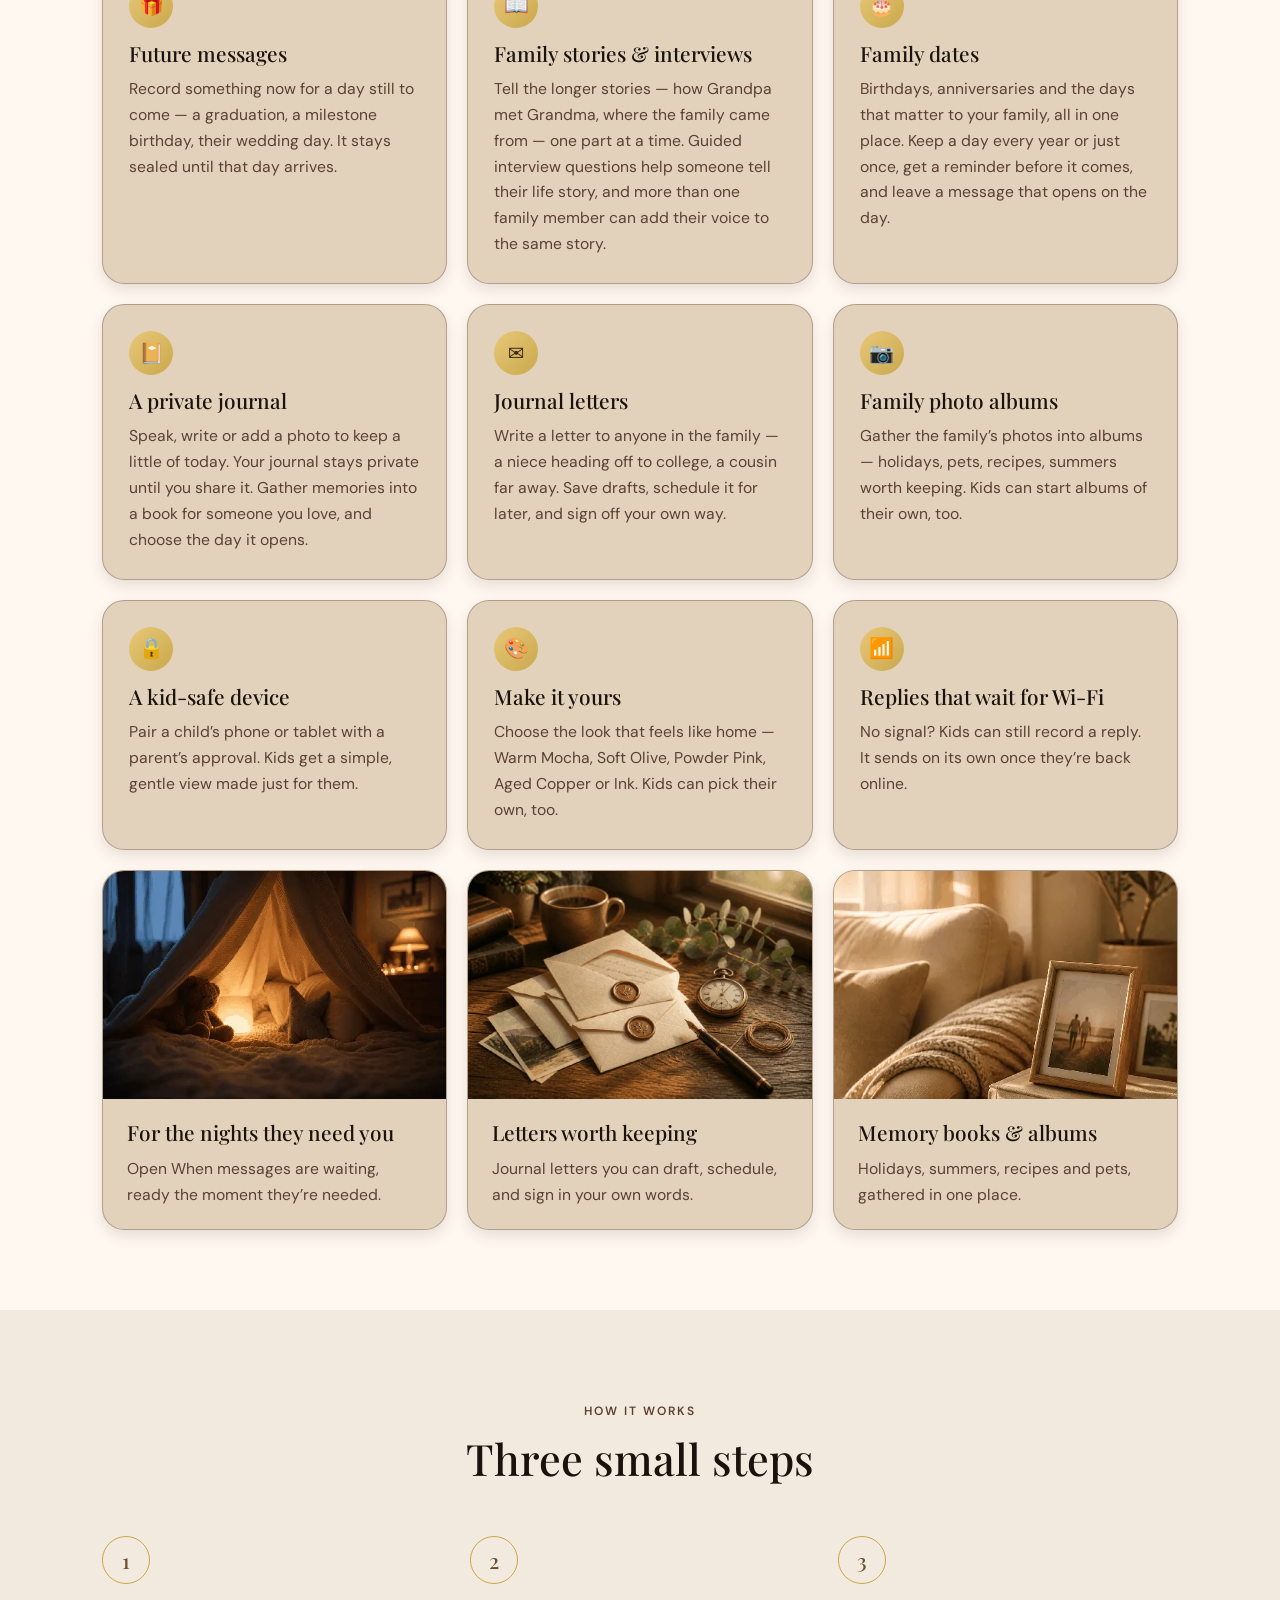
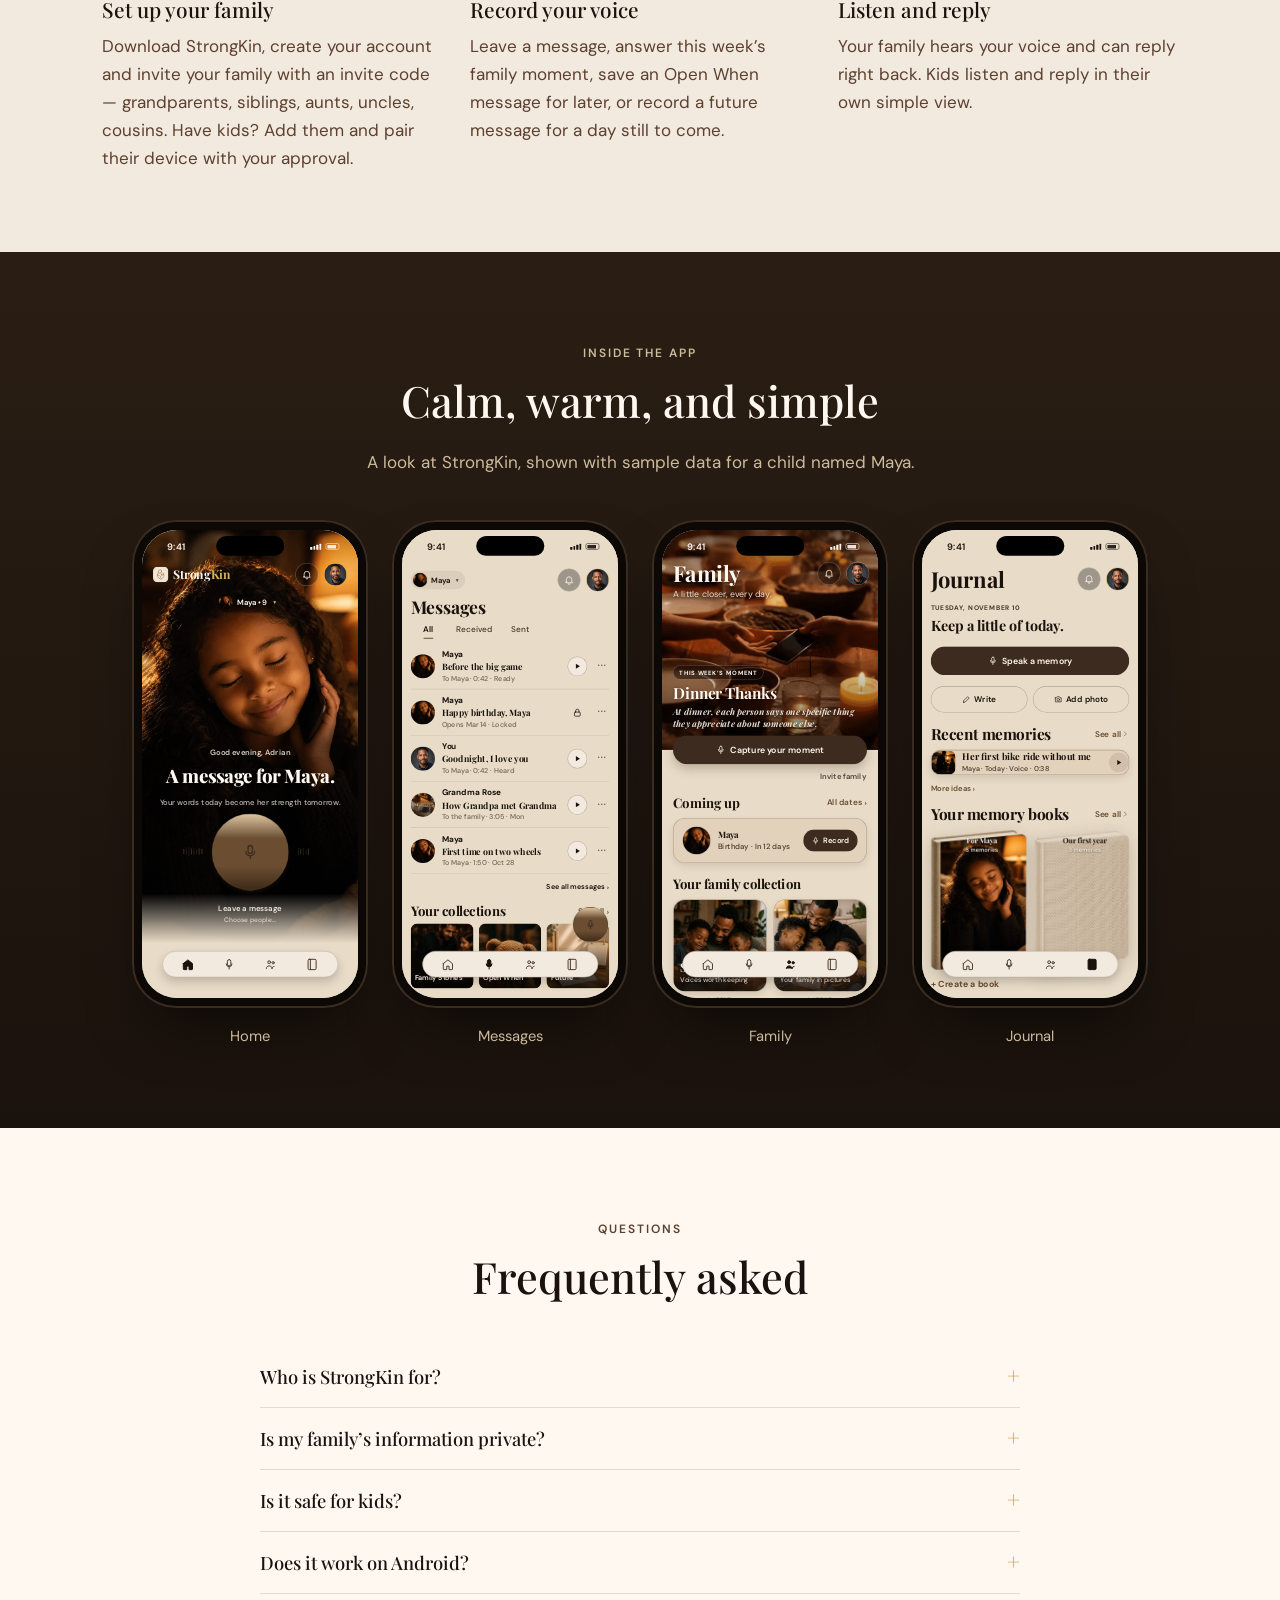
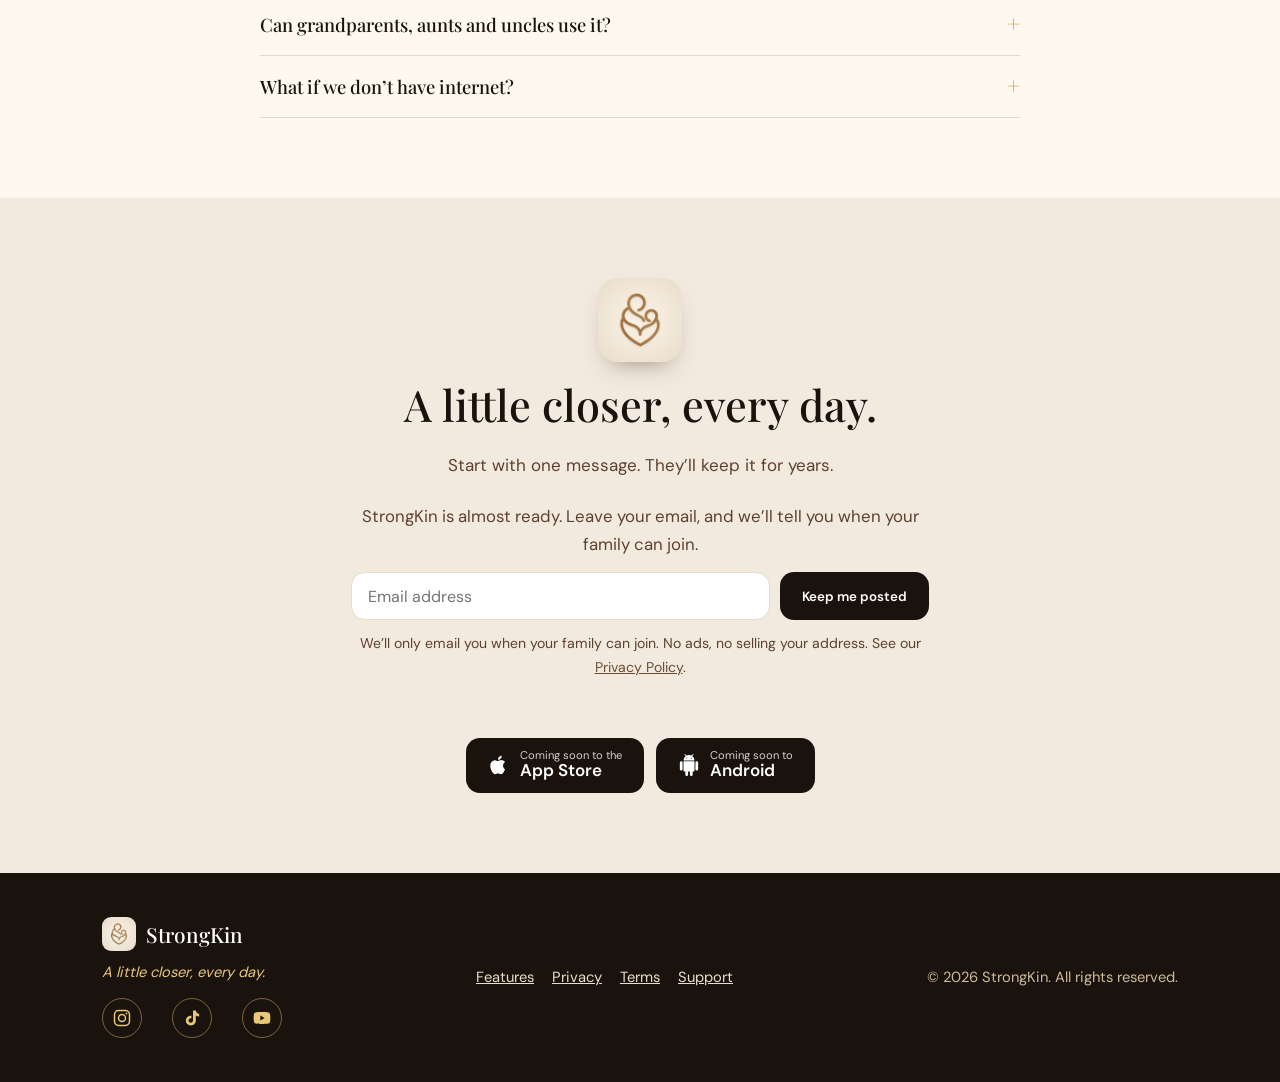
==== commit 9b9c7e3c: "Features: add Future messages, Family dates, private journal, themes; match Home mic and Family full" ====
--- a/index.html
+++ b/index.html
@@ -9,15 +9,14 @@
 <nav class="links" aria-label="Main"><a class="opt" href="index.html#features">Features</a><a class="opt" href="index.html#how">How it works</a><a href="index.html#faq">FAQ</a><a href="support.html">Support</a></nav></div></header><main id="main">
 <section class="hero"><div class="wrap"><div><p class="tag">A little closer, every day.</p><h1>Your voice, there for them <em>whenever they need it.</em></h1>
 <p class="lead">StrongKin is a simple family app for voice messages. Parents, kids, grandparents, aunts, uncles and cousins send each other voice messages, and the words you share become something your whole family can keep.</p><form class="waitlist" data-source="homepage-hero" action="#" method="post"><p class="waitlist-lead">StrongKin is almost ready. Leave your email, and we’ll tell you when your family can join.</p><div class="waitlist-row"><label class="sr-only" for="waitlist-email-hero">Email address</label><input id="waitlist-email-hero" type="email" name="email" autocomplete="email" inputmode="email" required placeholder="Email address"><div class="hp" aria-hidden="true"><label for="waitlist-company-hero">Company</label><input id="waitlist-company-hero" type="text" name="company" tabindex="-1" autocomplete="off"></div><button type="submit" class="btn">Keep me posted</button></div><p class="waitlist-note">We’ll only email you when your family can join. No ads, no selling your address. See our <a href="privacy.html">Privacy Policy</a>.</p><p class="waitlist-status" role="status" aria-live="polite"></p></form><div class="badges"><span class="badge-soon" role="img" aria-label="Coming soon to the App Store"><svg viewBox="0 0 24 24" aria-hidden="true"><path d="M16.4 12.6c0-2.6 2.1-3.8 2.2-3.9-1.2-1.8-3.1-2-3.7-2-1.6-.2-3.1.9-3.9.9-.8 0-2-.9-3.4-.9-1.7 0-3.3 1-4.2 2.6-1.8 3.1-.5 7.7 1.3 10.2.8 1.2 1.8 2.6 3.1 2.5 1.3-.1 1.7-.8 3.2-.8s1.9.8 3.2.8c1.3 0 2.2-1.2 3-2.5 1-1.4 1.3-2.7 1.4-2.8-.1 0-2.2-.8-2.2-4.1zM13.9 4.9c.7-.8 1.2-2 1-3.1-1 0-2.2.7-2.9 1.5-.6.7-1.2 1.9-1 3 1.1.1 2.2-.6 2.9-1.4z"/></svg><span><small>Coming soon to the</small>App Store</span></span><span class="badge-soon" role="img" aria-label="Coming soon to Android"><svg viewBox="0 0 24 24" aria-hidden="true"><path d="M6 18c0 .55.45 1 1 1h1v3.5a1.5 1.5 0 003 0V19h2v3.5a1.5 1.5 0 003 0V19h1c.55 0 1-.45 1-1V8H6v10zM3.5 8A1.5 1.5 0 002 9.5v7a1.5 1.5 0 003 0v-7A1.5 1.5 0 003.5 8zm17 0A1.5 1.5 0 0019 9.5v7a1.5 1.5 0 003 0v-7A1.5 1.5 0 0020.5 8zm-4.97-5.84l1.3-1.3a.5.5 0 10-.71-.71l-1.48 1.48A5.9 5.9 0 0012 1c-.96 0-1.86.23-2.66.63L7.85.15a.5.5 0 10-.71.71l1.31 1.31A5.97 5.97 0 006 7h12a5.97 5.97 0 00-2.47-4.84zM10 5H9V4h1v1zm5 0h-1V4h1v1z"/></svg><span><small>Coming soon to</small>Android</span></span></div></div>
-<div class="hero-art"><img class="photo" src="assets/img/welcome-hero.webp" alt="A smiling child, eyes closed, listening to a message on a phone in a warm, lamp-lit room" width="853" height="1280" fetchpriority="high"><div class="phone-slot" aria-hidden="false" style="position:absolute;left:0;bottom:-30px;transform:scale(.72);transform-origin:bottom left"><div class="phone" role="img" aria-label="StrongKin Home screen: a full-screen photo of Maya, the headline “A message for Maya.” and a large gold mic button to leave a message"><div class="screen"><div class="app home"><img class="h-photo" src="assets/img/maya-home.webp" alt="" loading="lazy"><div class="h-scrim"></div><div class="sb light"><span>9:41</span><span class="isl"></span><span class="sbr"><i></i><i></i><i></i><i></i> <b class="batt"></b></span></div><div class="h-top"><div class="lock"><img src="assets/img/icon-180.png" alt=""><span><span class="strong">Strong</span><span class="kin">Kin</span></span></div><div class="h-right"><span class="bell"><svg class="ski" width="20" height="20" viewBox="0 0 24 24" fill="none" stroke="#FFF8F0" stroke-width="1.6" stroke-linecap="round" stroke-linejoin="round" aria-hidden="true"><path d="M6 16V11a6 6 0 0 1 12 0v5l1.5 2h-15L6 16Z"/><path d="M10 20a2 2 0 0 0 4 0"/></svg></span><span class="av"><img src="assets/img/avatar-parent.webp" alt="" loading="lazy"></span></div></div><div class="chip-wrap"><div class="chip"><span class="cav"><img src="assets/img/maya-home.webp" alt="" loading="lazy"></span>Maya • 9 <span class="caret">▼</span></div></div><div class="h-copy"><div class="greet">Good evening, Adrian</div><div class="hl">A message for Maya.</div><div class="hs">Your words today become her strength tomorrow.</div></div><div class="microw"><div class="ring"><div class="micb"><svg class="ski" width="32" height="32" viewBox="0 0 24 24" fill="none" stroke="#3D2B1F" stroke-width="1.8" stroke-linecap="round" stroke-linejoin="round" aria-hidden="true"><rect x="9" y="3" width="6" height="11" rx="3"/><path d="M6 11a6 6 0 0 0 12 0M12 17v4"/></svg></div></div></div><div class="leave">Leave a message</div><div class="choose">Choose people…</div><div class="cap"><div class="cap-in"><div class="ct on"><span class="cdot"><svg class="ski" width="25" height="25" viewBox="0 0 24 24" fill="none" stroke="currentColor" stroke-width="1.7" stroke-linecap="round" stroke-linejoin="round" aria-hidden="true"><path d="M4 10.5 12 4l8 6.5V20a1 1 0 0 1-1 1h-5v-6H10v6H5a1 1 0 0 1-1-1v-9.5Z"/></svg></span></div><div class="ct"><span class="cdot"><svg class="ski" width="25" height="25" viewBox="0 0 24 24" fill="none" stroke="currentColor" stroke-width="1.7" stroke-linecap="round" stroke-linejoin="round" aria-hidden="true"><rect x="9" y="3.5" width="6" height="11" rx="3"/><path d="M7 11a5 5 0 0 0 10 0M12 16v4"/></svg></span></div><div class="ct"><span class="cdot"><svg class="ski" width="25" height="25" viewBox="0 0 24 24" fill="none" stroke="currentColor" stroke-width="1.7" stroke-linecap="round" stroke-linejoin="round" aria-hidden="true"><circle cx="9" cy="8" r="2.5"/><circle cx="16" cy="9" r="2"/><path d="M4 19c0-2.8 2.2-4.5 5-4.5s5 1.7 5 4.5M14 19c0-2 1.5-3.5 3.5-3.5"/></svg></span></div><div class="ct"><span class="cdot"><svg class="ski" width="25" height="25" viewBox="0 0 24 24" fill="none" stroke="currentColor" stroke-width="1.7" stroke-linecap="round" stroke-linejoin="round" aria-hidden="true"><rect x="5" y="3" width="14" height="18" rx="2"/><path d="M9 3v18"/></svg></span></div></div></div></div></div></div></div></div></div></section>
+<div class="hero-art"><img class="photo" src="assets/img/welcome-hero.webp" alt="A smiling child, eyes closed, listening to a message on a phone in a warm, lamp-lit room" width="853" height="1280" fetchpriority="high"><div class="phone-slot" aria-hidden="false" style="position:absolute;left:0;bottom:-30px;transform:scale(.72);transform-origin:bottom left"><div class="phone" role="img" aria-label="StrongKin Home screen: a full-screen photo of Maya, the headline “A message for Maya.” and a large gold mic button to leave a message"><div class="screen"><div class="app home"><img class="h-photo" src="assets/img/maya-home.webp" alt="" loading="lazy"><div class="h-scrim"></div><div class="sb light"><span>9:41</span><span class="isl"></span><span class="sbr"><i></i><i></i><i></i><i></i> <b class="batt"></b></span></div><div class="h-top"><div class="lock"><img src="assets/img/icon-180.png" alt=""><span><span class="strong">Strong</span><span class="kin">Kin</span></span></div><div class="h-right"><span class="bell"><svg class="ski" width="20" height="20" viewBox="0 0 24 24" fill="none" stroke="#FFF8F0" stroke-width="1.6" stroke-linecap="round" stroke-linejoin="round" aria-hidden="true"><path d="M6 16V11a6 6 0 0 1 12 0v5l1.5 2h-15L6 16Z"/><path d="M10 20a2 2 0 0 0 4 0"/></svg></span><span class="av"><img src="assets/img/avatar-parent.webp" alt="" loading="lazy"></span></div></div><div class="chip-wrap"><div class="chip"><span class="cav"><img src="assets/img/maya-home.webp" alt="" loading="lazy"></span>Maya • 9 <span class="caret">▼</span></div></div><div class="h-copy"><div class="greet">Good evening, Adrian</div><div class="hl">A message for Maya.</div><div class="hs">Your words today become her strength tomorrow.</div></div><div class="microw"><div class="ring"><span class="hwv hwl"><i style="height:9.1px"></i><i style="height:12.1px"></i><i style="height:15.1px"></i><i style="height:11.2px"></i><i style="height:13.6px"></i><i style="height:10.0px"></i><i style="height:12.7px"></i><i style="height:10.6px"></i></span><span class="hwv hwr"><i style="height:13.3px"></i><i style="height:10.9px"></i><i style="height:14.5px"></i><i style="height:9.7px"></i><i style="height:11.8px"></i></span><div class="micb"><svg class="ski" width="32" height="32" viewBox="0 0 24 24" fill="none" stroke="#3D2B1F" stroke-width="1.8" stroke-linecap="round" stroke-linejoin="round" aria-hidden="true"><rect x="9" y="3" width="6" height="11" rx="3"/><path d="M6 11a6 6 0 0 0 12 0M12 17v4"/></svg></div></div></div><div class="leave">Leave a message</div><div class="choose">Choose people…</div><div class="cap"><div class="cap-in"><div class="ct on"><span class="cdot"><svg class="ski" width="25" height="25" viewBox="0 0 24 24" fill="none" stroke="currentColor" stroke-width="1.7" stroke-linecap="round" stroke-linejoin="round" aria-hidden="true"><path d="M4 10.5 12 4l8 6.5V20a1 1 0 0 1-1 1h-5v-6H10v6H5a1 1 0 0 1-1-1v-9.5Z"/></svg></span></div><div class="ct"><span class="cdot"><svg class="ski" width="25" height="25" viewBox="0 0 24 24" fill="none" stroke="currentColor" stroke-width="1.7" stroke-linecap="round" stroke-linejoin="round" aria-hidden="true"><rect x="9" y="3.5" width="6" height="11" rx="3"/><path d="M7 11a5 5 0 0 0 10 0M12 16v4"/></svg></span></div><div class="ct"><span class="cdot"><svg class="ski" width="25" height="25" viewBox="0 0 24 24" fill="none" stroke="currentColor" stroke-width="1.7" stroke-linecap="round" stroke-linejoin="round" aria-hidden="true"><circle cx="9" cy="8" r="2.5"/><circle cx="16" cy="9" r="2"/><path d="M4 19c0-2.8 2.2-4.5 5-4.5s5 1.7 5 4.5M14 19c0-2 1.5-3.5 3.5-3.5"/></svg></span></div><div class="ct"><span class="cdot"><svg class="ski" width="25" height="25" viewBox="0 0 24 24" fill="none" stroke="currentColor" stroke-width="1.7" stroke-linecap="round" stroke-linejoin="round" aria-hidden="true"><rect x="5" y="3" width="14" height="18" rx="2"/><path d="M9 3v18"/></svg></span></div></div></div></div></div></div></div></div></div></section>
 <section class="intro"><div class="wrap split reveal"><img src="assets/img/listening.webp" alt="A girl smiling as she listens to a voice message on headphones" loading="lazy" width="700" height="1050" style="max-height:520px;object-fit:cover;width:100%">
 <div><p class="eyebrow">What is StrongKin</p><h2>The things you mean to say, in the voice they know.</h2><p>Busy days go quickly, and family is often spread out. StrongKin gives your whole family — near or far, young or old — a calm place to say the small things and the big ones — a good-luck message before the game, a story from when you were little, a “proud of you” they can play again and again.</p><p>It’s private, it’s just for your family, and it’s made to feel as gentle as a note left on the kitchen table.</p></div></div></section>
 <section id="who" class="who"><div class="wrap reveal" style="text-align:center"><p class="eyebrow">Made for every generation</p><h2>StrongKin — where every day is a family reunion.</h2><p>StrongKin is for anyone who’s family — parents and kids, grandparents, aunts and uncles, cousins, nieces and nephews. Wherever you are and however you’re related, it’s one place to hear each other’s voices and stay close.</p>
 <ul class="chips" aria-label="Family members StrongKin is for"><li><span aria-hidden="true">👪</span>Parents</li><li><span aria-hidden="true">🧒</span>Kids</li><li><span aria-hidden="true">👵</span>Grandparents</li><li><span aria-hidden="true">👩</span>Aunts</li><li><span aria-hidden="true">👨</span>Uncles</li><li><span aria-hidden="true">👫</span>Cousins</li><li><span aria-hidden="true">👧</span>Nieces</li><li><span aria-hidden="true">👦</span>Nephews</li></ul></div></section>
 <section id="founder" class="founder"><div class="wrap"><article class="letter reveal"><p class="eyebrow">A note from the founder</p><h2>Why I built this</h2><p>I’m Adrian, and I’m building StrongKin from zero coding experience. I picked the name from about thirty options. Weeks later, my grandmother asked if I knew her maiden name. It was Strong.</p></article></div></section>
 <section id="features"><div class="wrap"><div class="center reveal"><p class="eyebrow">Features</p><h2>Everything a family needs to stay close</h2><p>Nothing noisy. Just the pieces that help you show up for each other.</p></div>
-<div class="grid reveal"><article class="card"><div class="ic" aria-hidden="true">🎙️</div><h3>Voice messages & replies</h3><p>Record a message in your own voice — Grandma with a bedtime story, a cousin with a birthday hello, a kid with news from school. Kids can send a voice reply right back, too. Back-and-forth, like a conversation that keeps.</p></article><article class="card"><div class="ic" aria-hidden="true">🕯️</div><h3>A weekly family moment</h3><p>Each week brings one simple question or activity to do together — a dinner thank-you, a walk, a family recipe. An uncle can answer it too. Small rituals, shared across the family.</p></article><article class="card"><div class="ic" aria-hidden="true">🧸</div><h3>Open When messages</h3><p>Record messages for the moments you can’t be there: when they’re scared, when they miss you, before a big test. They open them when they need them.</p></article><article class="card"><div class="ic" aria-hidden="true">📖</div><h3>Family stories, in parts</h3><p>Tell the longer stories — how Grandpa met Grandma, where the family came from — one part at a time, so they’re easy to record and easy to listen to.</p></article><article class="card"><div class="ic" aria-hidden="true">✉️</div><h3>Journal letters</h3><p>Write a letter to anyone in the family — a niece heading off to college, a cousin far away. Save drafts, schedule it for later, and sign off your own way.</p></article><article class="card"><div class="ic" aria-hidden="true">📚</div><h3>Memory books & albums</h3><p>Gather photos and moments into family albums and memory books — holidays, pets, recipes, summers worth keeping.</p></article><article class="card"><div class="ic" aria-hidden="true">🎂</div><h3>Birthdays & Coming up</h3><p>StrongKin keeps the family’s important dates close, so you can have a birthday message ready before the day arrives.</p></article><article class="card"><div class="ic" aria-hidden="true">🔒</div><h3>A kid-safe device</h3><p>Pair a child’s phone or tablet with a parent’s approval. Kids get a simple, gentle view made just for them.</p></article><article class="card"><div class="ic" aria-hidden="true">📶</div><h3>Replies that wait for Wi-Fi</h3><p>No signal? Kids can still record a reply. It sends on its own once they’re back online.</p></article></div>
-<div class="grid reveal" style="margin-top:20px"><article class="card img"><img src="assets/img/open-when-scared.webp" alt="A teddy bear holding a small envelope, the art for an Open When message" loading="lazy" width="600" height="400"><div><h3>For the nights they need you</h3><p>Open When messages are waiting, ready the moment they’re needed.</p></div></article>
+<div class="grid reveal"><article class="card"><div class="ic" aria-hidden="true">🎙️</div><h3>Voice messages &amp; replies</h3><p>Record a message in your own voice — Grandma with a bedtime story, a cousin with a birthday hello, a kid with news from school. Kids can send a voice reply right back, and you can see when your message has been heard.</p></article><article class="card"><div class="ic" aria-hidden="true">🕯️</div><h3>A weekly family moment</h3><p>Each week brings one small thing to do together — a dinner thank-you, a question everyone answers, or a round of Impressions where you try your best Grandpa. An uncle can join in too. Small rituals, shared across the family.</p></article><article class="card"><div class="ic" aria-hidden="true">🧸</div><h3>Open When messages</h3><p>Record messages for the moments you can’t be there: when they’re scared, when they miss you, before a big test. They open them when they need them.</p></article><article class="card"><div class="ic" aria-hidden="true">🎁</div><h3>Future messages</h3><p>Record something now for a day still to come — a graduation, a milestone birthday, their wedding day. It stays sealed until that day arrives.</p></article><article class="card"><div class="ic" aria-hidden="true">📖</div><h3>Family stories &amp; interviews</h3><p>Tell the longer stories — how Grandpa met Grandma, where the family came from — one part at a time. Guided interview questions help someone tell their life story, and more than one family member can add their voice to the same story.</p></article><article class="card"><div class="ic" aria-hidden="true">🎂</div><h3>Family dates</h3><p>Birthdays, anniversaries and the days that matter to your family, all in one place. Keep a day every year or just once, get a reminder before it comes, and leave a message that opens on the day.</p></article><article class="card"><div class="ic" aria-hidden="true">📔</div><h3>A private journal</h3><p>Speak, write or add a photo to keep a little of today. Your journal stays private until you share it. Gather memories into a book for someone you love, and choose the day it opens.</p></article><article class="card"><div class="ic" aria-hidden="true">✉️</div><h3>Journal letters</h3><p>Write a letter to anyone in the family — a niece heading off to college, a cousin far away. Save drafts, schedule it for later, and sign off your own way.</p></article><article class="card"><div class="ic" aria-hidden="true">📷</div><h3>Family photo albums</h3><p>Gather the family’s photos into albums — holidays, pets, recipes, summers worth keeping. Kids can start albums of their own, too.</p></article><article class="card"><div class="ic" aria-hidden="true">🔒</div><h3>A kid-safe device</h3><p>Pair a child’s phone or tablet with a parent’s approval. Kids get a simple, gentle view made just for them.</p></article><article class="card"><div class="ic" aria-hidden="true">🎨</div><h3>Make it yours</h3><p>Choose the look that feels like home — Warm Mocha, Soft Olive, Powder Pink, Aged Copper or Ink. Kids can pick their own, too.</p></article><article class="card"><div class="ic" aria-hidden="true">📶</div><h3>Replies that wait for Wi-Fi</h3><p>No signal? Kids can still record a reply. It sends on its own once they’re back online.</p></article></div><div class="grid reveal" style="margin-top:20px"><article class="card img"><img src="assets/img/open-when-scared.webp" alt="A teddy bear holding a small envelope, the art for an Open When message" loading="lazy" width="600" height="400"><div><h3>For the nights they need you</h3><p>Open When messages are waiting, ready the moment they’re needed.</p></div></article>
 <article class="card img"><img src="assets/img/messages-hero.webp" alt="Cream envelopes with gold wax seals on a wooden desk beside a pocket watch" loading="lazy" width="900" height="600"><div><h3>Letters worth keeping</h3><p>Journal letters you can draft, schedule, and sign in your own words.</p></div></article>
 <article class="card img"><img src="assets/img/album.webp" alt="A family moments photo album cover" loading="lazy" width="500" height="750" style="aspect-ratio:3/2"><div><h3>Memory books &amp; albums</h3><p>Holidays, summers, recipes and pets, gathered in one place.</p></div></article></div></div></section>
 <section id="how" class="intro"><div class="wrap"><div class="center reveal"><p class="eyebrow">How it works</p><h2>Three small steps</h2></div><ol class="steps reveal">
@@ -25,7 +24,7 @@
 <li><h3>Record your voice</h3><p>Leave a message, answer this week’s family moment, save an Open When message for later, or record a future message for a day still to come.</p></li>
 <li><h3>Listen and reply</h3><p>Your family hears your voice and can reply right back. Kids listen and reply in their own simple view.</p></li></ol></div></section>
 <section class="dark"><div class="wrap"><div class="center reveal"><p class="eyebrow">Inside the app</p><h2>Calm, warm, and simple</h2><p>A look at StrongKin, shown with sample data for a child named Maya.</p></div>
-<div class="phones reveal"><figure><div class="phone" role="img" aria-label="StrongKin Home screen: a full-screen photo of Maya, the headline “A message for Maya.” and a large gold mic button to leave a message"><div class="screen"><div class="app home"><img class="h-photo" src="assets/img/maya-home.webp" alt="" loading="lazy"><div class="h-scrim"></div><div class="sb light"><span>9:41</span><span class="isl"></span><span class="sbr"><i></i><i></i><i></i><i></i> <b class="batt"></b></span></div><div class="h-top"><div class="lock"><img src="assets/img/icon-180.png" alt=""><span><span class="strong">Strong</span><span class="kin">Kin</span></span></div><div class="h-right"><span class="bell"><svg class="ski" width="20" height="20" viewBox="0 0 24 24" fill="none" stroke="#FFF8F0" stroke-width="1.6" stroke-linecap="round" stroke-linejoin="round" aria-hidden="true"><path d="M6 16V11a6 6 0 0 1 12 0v5l1.5 2h-15L6 16Z"/><path d="M10 20a2 2 0 0 0 4 0"/></svg></span><span class="av"><img src="assets/img/avatar-parent.webp" alt="" loading="lazy"></span></div></div><div class="chip-wrap"><div class="chip"><span class="cav"><img src="assets/img/maya-home.webp" alt="" loading="lazy"></span>Maya • 9 <span class="caret">▼</span></div></div><div class="h-copy"><div class="greet">Good evening, Adrian</div><div class="hl">A message for Maya.</div><div class="hs">Your words today become her strength tomorrow.</div></div><div class="microw"><div class="ring"><div class="micb"><svg class="ski" width="32" height="32" viewBox="0 0 24 24" fill="none" stroke="#3D2B1F" stroke-width="1.8" stroke-linecap="round" stroke-linejoin="round" aria-hidden="true"><rect x="9" y="3" width="6" height="11" rx="3"/><path d="M6 11a6 6 0 0 0 12 0M12 17v4"/></svg></div></div></div><div class="leave">Leave a message</div><div class="choose">Choose people…</div><div class="cap"><div class="cap-in"><div class="ct on"><span class="cdot"><svg class="ski" width="25" height="25" viewBox="0 0 24 24" fill="none" stroke="currentColor" stroke-width="1.7" stroke-linecap="round" stroke-linejoin="round" aria-hidden="true"><path d="M4 10.5 12 4l8 6.5V20a1 1 0 0 1-1 1h-5v-6H10v6H5a1 1 0 0 1-1-1v-9.5Z"/></svg></span></div><div class="ct"><span class="cdot"><svg class="ski" width="25" height="25" viewBox="0 0 24 24" fill="none" stroke="currentColor" stroke-width="1.7" stroke-linecap="round" stroke-linejoin="round" aria-hidden="true"><rect x="9" y="3.5" width="6" height="11" rx="3"/><path d="M7 11a5 5 0 0 0 10 0M12 16v4"/></svg></span></div><div class="ct"><span class="cdot"><svg class="ski" width="25" height="25" viewBox="0 0 24 24" fill="none" stroke="currentColor" stroke-width="1.7" stroke-linecap="round" stroke-linejoin="round" aria-hidden="true"><circle cx="9" cy="8" r="2.5"/><circle cx="16" cy="9" r="2"/><path d="M4 19c0-2.8 2.2-4.5 5-4.5s5 1.7 5 4.5M14 19c0-2 1.5-3.5 3.5-3.5"/></svg></span></div><div class="ct"><span class="cdot"><svg class="ski" width="25" height="25" viewBox="0 0 24 24" fill="none" stroke="currentColor" stroke-width="1.7" stroke-linecap="round" stroke-linejoin="round" aria-hidden="true"><rect x="5" y="3" width="14" height="18" rx="2"/><path d="M9 3v18"/></svg></span></div></div></div></div></div></div><figcaption>Home</figcaption></figure><figure><div class="phone" role="img" aria-label="StrongKin Messages screen: Maya name chip, bell and profile photo scroll with the inbox, a small gold mic above the tab bar to record, All, Received and Sent filters, a full-row inbox, and Your collections for Family Stories, Open When, and Future"><div class="screen"><div class="app msg"><div class="sb"><span>9:41</span><span class="isl"></span><span class="sbr"><i></i><i></i><i></i><i></i> <b class="batt"></b></span></div><div class="pg-clip"><div class="pg msg-pg"><div class="msg-head"><div class="maya-chip"><span class="cav"><img src="assets/img/maya-home.webp" alt="" loading="lazy"></span>Maya <span class="caret">▼</span></div><div class="h-right"><span class="bell on-page"><svg class="ski" width="20" height="20" viewBox="0 0 24 24" fill="none" stroke="#FFF8F0" stroke-width="1.6" stroke-linecap="round" stroke-linejoin="round" aria-hidden="true"><path d="M6 16V11a6 6 0 0 1 12 0v5l1.5 2h-15L6 16Z"/><path d="M10 20a2 2 0 0 0 4 0"/></svg></span><span class="av"><img src="assets/img/avatar-parent.webp" alt="" loading="lazy"></span></div></div><div class="msg-title-row"><div class="pageTitle">Messages</div></div><div class="flt"><span class="on">All<i></i></span><span>Received<i></i></span><span>Sent<i></i></span></div><div class="inbox"><div class="irow"><span class="iface"><img src="assets/img/maya-home.webp" alt="" loading="lazy"></span><div class="icopy"><b class="iname">Maya</b><b class="ititle">Before the big game</b><span>To Maya · 0:42 · Ready</span></div><span class="pb"><svg class="ski" width="16" height="16" viewBox="0 0 24 24" fill="none" stroke="#3D2B1F" stroke-width="1.6" stroke-linecap="round" stroke-linejoin="round" aria-hidden="true"><path d="M8 5v14l11-7L8 5Z" fill="currentColor" stroke="none"/></svg></span><span class="kebab">⋯</span></div><div class="irow"><span class="iface"><img src="assets/img/maya-home.webp" alt="" loading="lazy"></span><div class="icopy"><b class="iname">Maya</b><b class="ititle">Happy birthday, Maya</b><span>Opens Mar 14 · Locked</span></div><span class="pb lock"><svg class="ski" width="18" height="18" viewBox="0 0 24 24" fill="none" stroke="#1A120C" stroke-width="1.8" stroke-linecap="round" aria-hidden="true"><rect x="5" y="11" width="14" height="10" rx="2"/><path d="M8 11V8a4 4 0 0 1 8 0v3"/></svg></span><span class="kebab">⋯</span></div><div class="irow"><span class="iface"><img src="assets/img/avatar-parent.webp" alt="" loading="lazy"></span><div class="icopy"><b class="iname">You</b><b class="ititle">Goodnight, I love you</b><span>To Maya · 0:42 · Heard</span></div><span class="pb"><svg class="ski" width="16" height="16" viewBox="0 0 24 24" fill="none" stroke="#3D2B1F" stroke-width="1.6" stroke-linecap="round" stroke-linejoin="round" aria-hidden="true"><path d="M8 5v14l11-7L8 5Z" fill="currentColor" stroke="none"/></svg></span><span class="kebab">⋯</span></div><div class="irow"><span class="iface"><img src="assets/img/wfm-laugh.webp" alt="" loading="lazy"></span><div class="icopy"><b class="iname">Grandma Rose</b><b class="ititle">How Grandpa met Grandma</b><span>To the family · 3:05 · Mon</span></div><span class="pb"><svg class="ski" width="16" height="16" viewBox="0 0 24 24" fill="none" stroke="#3D2B1F" stroke-width="1.6" stroke-linecap="round" stroke-linejoin="round" aria-hidden="true"><path d="M8 5v14l11-7L8 5Z" fill="currentColor" stroke="none"/></svg></span><span class="kebab">⋯</span></div><div class="irow"><span class="iface"><img src="assets/img/maya-home.webp" alt="" loading="lazy"></span><div class="icopy"><b class="iname">Maya</b><b class="ititle">First time on two wheels</b><span>To Maya · 1:50 · Oct 28</span></div><span class="pb"><svg class="ski" width="16" height="16" viewBox="0 0 24 24" fill="none" stroke="#3D2B1F" stroke-width="1.6" stroke-linecap="round" stroke-linejoin="round" aria-hidden="true"><path d="M8 5v14l11-7L8 5Z" fill="currentColor" stroke="none"/></svg></span><span class="kebab">⋯</span></div></div><div class="seeall">See all messages ›</div><div class="sh2"><span class="s2">Your collections</span><span class="lk2">See all ›</span></div><div class="cgrid"><div class="ctile"><img src="assets/img/entry-story.webp" alt="" loading="lazy"><div class="rt-g"></div><b>Family Stories</b></div><div class="ctile"><img src="assets/img/col-open-when.webp" alt="" loading="lazy"><div class="rt-g"></div><b>Open When</b></div><div class="ctile"><img src="assets/img/col-future.webp" alt="" loading="lazy"><div class="rt-g"></div><b>Future</b></div></div></div></div><div class="msg-fab" aria-hidden="true"><svg aria-hidden="true" class="ski" fill="none" height="20" stroke="#3D2B1F" stroke-linecap="round" stroke-linejoin="round" stroke-width="1.8" viewBox="0 0 24 24" width="20"><rect height="11" rx="3" width="6" x="9" y="3"></rect><path d="M6 11a6 6 0 0 0 12 0M12 17v4"></path></svg></div><div class="cap"><div class="cap-in"><div class="ct"><span class="cdot"><svg class="ski" width="25" height="25" viewBox="0 0 24 24" fill="none" stroke="currentColor" stroke-width="1.7" stroke-linecap="round" stroke-linejoin="round" aria-hidden="true"><path d="M4 10.5 12 4l8 6.5V20a1 1 0 0 1-1 1h-5v-6H10v6H5a1 1 0 0 1-1-1v-9.5Z"/></svg></span></div><div class="ct on"><span class="cdot"><svg class="ski" width="25" height="25" viewBox="0 0 24 24" fill="none" stroke="currentColor" stroke-width="1.7" stroke-linecap="round" stroke-linejoin="round" aria-hidden="true"><rect x="9" y="3.5" width="6" height="11" rx="3"/><path d="M7 11a5 5 0 0 0 10 0M12 16v4"/></svg></span></div><div class="ct"><span class="cdot"><svg class="ski" width="25" height="25" viewBox="0 0 24 24" fill="none" stroke="currentColor" stroke-width="1.7" stroke-linecap="round" stroke-linejoin="round" aria-hidden="true"><circle cx="9" cy="8" r="2.5"/><circle cx="16" cy="9" r="2"/><path d="M4 19c0-2.8 2.2-4.5 5-4.5s5 1.7 5 4.5M14 19c0-2 1.5-3.5 3.5-3.5"/></svg></span></div><div class="ct"><span class="cdot"><svg class="ski" width="25" height="25" viewBox="0 0 24 24" fill="none" stroke="currentColor" stroke-width="1.7" stroke-linecap="round" stroke-linejoin="round" aria-hidden="true"><rect x="5" y="3" width="14" height="18" rx="2"/><path d="M9 3v18"/></svg></span></div></div></div></div></div></div><figcaption>Messages</figcaption></figure><figure><div class="phone" role="img" aria-label="StrongKin Family screen: “Family — A little closer, every day.”, this week’s moment Dinner Thanks, Maya’s birthday coming up, the Stories and Albums collection, and the bell and profile photo in the header"><div class="screen"><div class="app fam"><div class="sb"><span>9:41</span><span class="isl"></span><span class="sbr"><i></i><i></i><i></i><i></i> <b class="batt"></b></span></div><div class="pg-clip"><div class="pg"><div class="fh"><div><div class="ft">Family</div><div class="fs">A little closer, every day.</div></div><div class="h-right"><span class="bell on-page"><svg class="ski" width="20" height="20" viewBox="0 0 24 24" fill="none" stroke="#FFF8F0" stroke-width="1.6" stroke-linecap="round" stroke-linejoin="round" aria-hidden="true"><path d="M6 16V11a6 6 0 0 1 12 0v5l1.5 2h-15L6 16Z"/><path d="M10 20a2 2 0 0 0 4 0"/></svg></span><span class="av"><img src="assets/img/avatar-parent.webp" alt="" loading="lazy"></span></div></div><div class="card mom"><div class="mh"><img src="assets/img/wfm-dinner2.webp" alt="" loading="lazy"></div><div class="mb"><div class="mchip-inline">THIS WEEK’S MOMENT</div><div class="mtt">Dinner Thanks</div><div class="mp">At dinner, each person says one specific thing they appreciate about someone else.</div><div class="cap-btn"><svg class="ski" width="18" height="18" viewBox="0 0 24 24" fill="none" stroke="currentColor" stroke-width="1.7" stroke-linecap="round" stroke-linejoin="round" aria-hidden="true"><rect x="9" y="3" width="6" height="11" rx="3"/><path d="M6 11a6 6 0 0 0 12 0M12 17v4"/></svg> Capture your moment</div></div></div><div class="sec"><div class="sh2"><span class="s2">Coming up</span><span class="lk2">All dates ›</span></div><div class="card ev"><span class="evf"><img src="assets/img/maya-home.webp" alt="" loading="lazy"></span><div class="evc"><b>Maya’s birthday</b><span>In 12 days</span></div><span class="lv"><svg class="ski" width="18" height="18" viewBox="0 0 24 24" fill="none" stroke="currentColor" stroke-width="1.7" stroke-linecap="round" stroke-linejoin="round" aria-hidden="true"><rect x="9" y="3" width="6" height="11" rx="3"/><path d="M6 11a6 6 0 0 0 12 0M12 17v4"/></svg> Record</span></div></div><div class="sec"><div class="s2">Your family collection</div><div class="tiles"><div class="tl"><div class="tp card"><img src="assets/img/fam-tile-stories.webp" alt="" loading="lazy"><div class="tf"></div><div class="tx"><b>Stories</b><span>Voices worth keeping</span></div></div><div class="tc"><span class="tc-lead">Latest</span><span class="tc-title">How they met</span></div></div><div class="tl"><div class="tp card"><img src="assets/img/fam-tile-albums.webp" alt="" loading="lazy"><div class="tf"></div><div class="tx"><b>Albums</b><span>Your family in pictures</span></div></div><div class="tc"><span class="tc-lead">Latest</span><span class="tc-title">Sunday dinners</span></div></div></div></div></div></div><div class="cap"><div class="cap-in"><div class="ct"><span class="cdot"><svg class="ski" width="25" height="25" viewBox="0 0 24 24" fill="none" stroke="currentColor" stroke-width="1.7" stroke-linecap="round" stroke-linejoin="round" aria-hidden="true"><path d="M4 10.5 12 4l8 6.5V20a1 1 0 0 1-1 1h-5v-6H10v6H5a1 1 0 0 1-1-1v-9.5Z"/></svg></span></div><div class="ct"><span class="cdot"><svg class="ski" width="25" height="25" viewBox="0 0 24 24" fill="none" stroke="currentColor" stroke-width="1.7" stroke-linecap="round" stroke-linejoin="round" aria-hidden="true"><rect x="9" y="3.5" width="6" height="11" rx="3"/><path d="M7 11a5 5 0 0 0 10 0M12 16v4"/></svg></span></div><div class="ct on"><span class="cdot"><svg class="ski" width="25" height="25" viewBox="0 0 24 24" fill="none" stroke="currentColor" stroke-width="1.7" stroke-linecap="round" stroke-linejoin="round" aria-hidden="true"><circle cx="9" cy="8" r="2.5"/><circle cx="16" cy="9" r="2"/><path d="M4 19c0-2.8 2.2-4.5 5-4.5s5 1.7 5 4.5M14 19c0-2 1.5-3.5 3.5-3.5"/></svg></span></div><div class="ct"><span class="cdot"><svg class="ski" width="25" height="25" viewBox="0 0 24 24" fill="none" stroke="currentColor" stroke-width="1.7" stroke-linecap="round" stroke-linejoin="round" aria-hidden="true"><rect x="5" y="3" width="14" height="18" rx="2"/><path d="M9 3v18"/></svg></span></div></div></div></div></div></div><figcaption>Family</figcaption></figure><figure><div class="phone" role="img" aria-label="StrongKin Journal screen: “Keep a little of today.” with Speak a memory, Write and Add photo, a recent memory, hardcover memory books for Maya and Our first year, Letters with one from Grandma Rose, and the bell and profile photo in the header"><div class="screen"><div class="app jrn"><div class="sb"><span>9:41</span><span class="isl"></span><span class="sbr"><i></i><i></i><i></i><i></i> <b class="batt"></b></span></div><div class="pg-clip"><div class="pg j"><div class="fh"><div class="ft">Journal</div><div class="h-right"><span class="bell on-page"><svg class="ski" width="20" height="20" viewBox="0 0 24 24" fill="none" stroke="#FFF8F0" stroke-width="1.6" stroke-linecap="round" stroke-linejoin="round" aria-hidden="true"><path d="M6 16V11a6 6 0 0 1 12 0v5l1.5 2h-15L6 16Z"/><path d="M10 20a2 2 0 0 0 4 0"/></svg></span><span class="av"><img src="assets/img/avatar-parent.webp" alt="" loading="lazy"></span></div></div><div class="capture-block"><div class="dateLine">Tuesday, November 10</div><div class="ctt">Keep a little of today.</div><div class="spk"><svg class="ski" width="18" height="18" viewBox="0 0 24 24" fill="none" stroke="currentColor" stroke-width="1.7" stroke-linecap="round" stroke-linejoin="round" aria-hidden="true"><rect x="9" y="3" width="6" height="11" rx="3"/><path d="M6 11a6 6 0 0 0 12 0M12 17v4"/></svg> Speak a memory</div><div class="sec2"><span><svg class="ski" width="16" height="16" viewBox="0 0 24 24" fill="none" stroke="#1A120C" stroke-width="1.7" stroke-linecap="round" stroke-linejoin="round" aria-hidden="true"><path d="M4 20h4L19 9l-4-4L4 16v4Z"/></svg> Write</span><span><svg class="ski" width="16" height="16" viewBox="0 0 24 24" fill="none" stroke="#1A120C" stroke-width="1.7" stroke-linecap="round" stroke-linejoin="round" aria-hidden="true"><path d="M4 8h3l2-3h6l2 3h3v11H4V8Z"/><circle cx="12" cy="13" r="3.5"/></svg> Add photo</span></div></div><div class="sec"><div class="sh2"><span class="s3">Recent memories</span><span class="lk2 see">See all<svg aria-hidden="true" class="ski chev" fill="none" height="14" stroke="currentColor" stroke-linecap="round" stroke-width="1.8" viewBox="0 0 24 24" width="14"><path d="m9 6 6 6-6 6"></path></svg></span></div><div class="card mrow"><img class="th" src="assets/img/entry-moment.webp" alt="" loading="lazy"><div class="evc"><b>Her first bike ride without me</b><span>Maya · Today · Voice · 0:38</span></div><span class="pb"><svg class="ski" width="16" height="16" viewBox="0 0 24 24" fill="none" stroke="#3D2B1F" stroke-width="1.6" stroke-linecap="round" stroke-linejoin="round" aria-hidden="true"><path d="M8 5v14l11-7L8 5Z" fill="currentColor" stroke="none"/></svg></span></div><div class="ideas">More ideas ›</div></div><div class="sec"><div class="sh2"><span class="s3">Your memory books</span><span class="lk2 see">See all<svg aria-hidden="true" class="ski chev" fill="none" height="14" stroke="currentColor" stroke-linecap="round" stroke-width="1.8" viewBox="0 0 24 24" width="14"><path d="m9 6 6 6-6 6"></path></svg></span></div><div class="book-shelf"><img class="book-cover" src="assets/img/journal-book-maya.webp" alt="" loading="lazy"><img class="book-cover" src="assets/img/journal-book-first-year.webp" alt="" loading="lazy"></div><div class="create-book">+ Create a book</div></div><div class="sec"><div class="sh2"><span class="s3">Letters</span><span class="lk2 see">See all<svg aria-hidden="true" class="ski chev" fill="none" height="14" stroke="currentColor" stroke-linecap="round" stroke-width="1.8" viewBox="0 0 24 24" width="14"><path d="m9 6 6 6-6 6"></path></svg></span></div><div class="letter-row"><img class="envelope" src="assets/img/journal-letter-envelope.webp" alt="" loading="lazy"><div class="evc"><b>From Grandma Rose</b><span>A letter for your birthday · Yesterday</span></div><svg class="ski" width="16" height="16" viewBox="0 0 24 24" fill="none" stroke="#6B4E32" stroke-width="1.8" stroke-linecap="round" aria-hidden="true"><path d="m9 6 6 6-6 6"/></svg></div><div class="create-book">+ Write a letter</div></div></div></div><div class="cap"><div class="cap-in"><div class="ct"><span class="cdot"><svg class="ski" width="25" height="25" viewBox="0 0 24 24" fill="none" stroke="currentColor" stroke-width="1.7" stroke-linecap="round" stroke-linejoin="round" aria-hidden="true"><path d="M4 10.5 12 4l8 6.5V20a1 1 0 0 1-1 1h-5v-6H10v6H5a1 1 0 0 1-1-1v-9.5Z"/></svg></span></div><div class="ct"><span class="cdot"><svg class="ski" width="25" height="25" viewBox="0 0 24 24" fill="none" stroke="currentColor" stroke-width="1.7" stroke-linecap="round" stroke-linejoin="round" aria-hidden="true"><rect x="9" y="3.5" width="6" height="11" rx="3"/><path d="M7 11a5 5 0 0 0 10 0M12 16v4"/></svg></span></div><div class="ct"><span class="cdot"><svg class="ski" width="25" height="25" viewBox="0 0 24 24" fill="none" stroke="currentColor" stroke-width="1.7" stroke-linecap="round" stroke-linejoin="round" aria-hidden="true"><circle cx="9" cy="8" r="2.5"/><circle cx="16" cy="9" r="2"/><path d="M4 19c0-2.8 2.2-4.5 5-4.5s5 1.7 5 4.5M14 19c0-2 1.5-3.5 3.5-3.5"/></svg></span></div><div class="ct on"><span class="cdot"><svg class="ski" width="25" height="25" viewBox="0 0 24 24" fill="none" stroke="currentColor" stroke-width="1.7" stroke-linecap="round" stroke-linejoin="round" aria-hidden="true"><rect x="5" y="3" width="14" height="18" rx="2"/><path d="M9 3v18"/></svg></span></div></div></div></div></div></div><figcaption>Journal</figcaption></figure></div></div></section>
+<div class="phones reveal"><figure><div class="phone" role="img" aria-label="StrongKin Home screen: a full-screen photo of Maya, the headline “A message for Maya.” and a large gold mic button to leave a message"><div class="screen"><div class="app home"><img class="h-photo" src="assets/img/maya-home.webp" alt="" loading="lazy"><div class="h-scrim"></div><div class="sb light"><span>9:41</span><span class="isl"></span><span class="sbr"><i></i><i></i><i></i><i></i> <b class="batt"></b></span></div><div class="h-top"><div class="lock"><img src="assets/img/icon-180.png" alt=""><span><span class="strong">Strong</span><span class="kin">Kin</span></span></div><div class="h-right"><span class="bell"><svg class="ski" width="20" height="20" viewBox="0 0 24 24" fill="none" stroke="#FFF8F0" stroke-width="1.6" stroke-linecap="round" stroke-linejoin="round" aria-hidden="true"><path d="M6 16V11a6 6 0 0 1 12 0v5l1.5 2h-15L6 16Z"/><path d="M10 20a2 2 0 0 0 4 0"/></svg></span><span class="av"><img src="assets/img/avatar-parent.webp" alt="" loading="lazy"></span></div></div><div class="chip-wrap"><div class="chip"><span class="cav"><img src="assets/img/maya-home.webp" alt="" loading="lazy"></span>Maya • 9 <span class="caret">▼</span></div></div><div class="h-copy"><div class="greet">Good evening, Adrian</div><div class="hl">A message for Maya.</div><div class="hs">Your words today become her strength tomorrow.</div></div><div class="microw"><div class="ring"><span class="hwv hwl"><i style="height:9.1px"></i><i style="height:12.1px"></i><i style="height:15.1px"></i><i style="height:11.2px"></i><i style="height:13.6px"></i><i style="height:10.0px"></i><i style="height:12.7px"></i><i style="height:10.6px"></i></span><span class="hwv hwr"><i style="height:13.3px"></i><i style="height:10.9px"></i><i style="height:14.5px"></i><i style="height:9.7px"></i><i style="height:11.8px"></i></span><div class="micb"><svg class="ski" width="32" height="32" viewBox="0 0 24 24" fill="none" stroke="#3D2B1F" stroke-width="1.8" stroke-linecap="round" stroke-linejoin="round" aria-hidden="true"><rect x="9" y="3" width="6" height="11" rx="3"/><path d="M6 11a6 6 0 0 0 12 0M12 17v4"/></svg></div></div></div><div class="leave">Leave a message</div><div class="choose">Choose people…</div><div class="cap"><div class="cap-in"><div class="ct on"><span class="cdot"><svg class="ski" width="25" height="25" viewBox="0 0 24 24" fill="none" stroke="currentColor" stroke-width="1.7" stroke-linecap="round" stroke-linejoin="round" aria-hidden="true"><path d="M4 10.5 12 4l8 6.5V20a1 1 0 0 1-1 1h-5v-6H10v6H5a1 1 0 0 1-1-1v-9.5Z"/></svg></span></div><div class="ct"><span class="cdot"><svg class="ski" width="25" height="25" viewBox="0 0 24 24" fill="none" stroke="currentColor" stroke-width="1.7" stroke-linecap="round" stroke-linejoin="round" aria-hidden="true"><rect x="9" y="3.5" width="6" height="11" rx="3"/><path d="M7 11a5 5 0 0 0 10 0M12 16v4"/></svg></span></div><div class="ct"><span class="cdot"><svg class="ski" width="25" height="25" viewBox="0 0 24 24" fill="none" stroke="currentColor" stroke-width="1.7" stroke-linecap="round" stroke-linejoin="round" aria-hidden="true"><circle cx="9" cy="8" r="2.5"/><circle cx="16" cy="9" r="2"/><path d="M4 19c0-2.8 2.2-4.5 5-4.5s5 1.7 5 4.5M14 19c0-2 1.5-3.5 3.5-3.5"/></svg></span></div><div class="ct"><span class="cdot"><svg class="ski" width="25" height="25" viewBox="0 0 24 24" fill="none" stroke="currentColor" stroke-width="1.7" stroke-linecap="round" stroke-linejoin="round" aria-hidden="true"><rect x="5" y="3" width="14" height="18" rx="2"/><path d="M9 3v18"/></svg></span></div></div></div></div></div></div><figcaption>Home</figcaption></figure><figure><div class="phone" role="img" aria-label="StrongKin Messages screen: Maya name chip, bell and profile photo scroll with the inbox, a small gold mic above the tab bar to record, All, Received and Sent filters, a full-row inbox, and Your collections for Family Stories, Open When, and Future"><div class="screen"><div class="app msg"><div class="sb"><span>9:41</span><span class="isl"></span><span class="sbr"><i></i><i></i><i></i><i></i> <b class="batt"></b></span></div><div class="pg-clip"><div class="pg msg-pg"><div class="msg-head"><div class="maya-chip"><span class="cav"><img src="assets/img/maya-home.webp" alt="" loading="lazy"></span>Maya <span class="caret">▼</span></div><div class="h-right"><span class="bell on-page"><svg class="ski" width="20" height="20" viewBox="0 0 24 24" fill="none" stroke="#FFF8F0" stroke-width="1.6" stroke-linecap="round" stroke-linejoin="round" aria-hidden="true"><path d="M6 16V11a6 6 0 0 1 12 0v5l1.5 2h-15L6 16Z"/><path d="M10 20a2 2 0 0 0 4 0"/></svg></span><span class="av"><img src="assets/img/avatar-parent.webp" alt="" loading="lazy"></span></div></div><div class="msg-title-row"><div class="pageTitle">Messages</div></div><div class="flt"><span class="on">All<i></i></span><span>Received<i></i></span><span>Sent<i></i></span></div><div class="inbox"><div class="irow"><span class="iface"><img src="assets/img/maya-home.webp" alt="" loading="lazy"></span><div class="icopy"><b class="iname">Maya</b><b class="ititle">Before the big game</b><span>To Maya · 0:42 · Ready</span></div><span class="pb"><svg class="ski" width="16" height="16" viewBox="0 0 24 24" fill="none" stroke="#3D2B1F" stroke-width="1.6" stroke-linecap="round" stroke-linejoin="round" aria-hidden="true"><path d="M8 5v14l11-7L8 5Z" fill="currentColor" stroke="none"/></svg></span><span class="kebab">⋯</span></div><div class="irow"><span class="iface"><img src="assets/img/maya-home.webp" alt="" loading="lazy"></span><div class="icopy"><b class="iname">Maya</b><b class="ititle">Happy birthday, Maya</b><span>Opens Mar 14 · Locked</span></div><span class="pb lock"><svg class="ski" width="18" height="18" viewBox="0 0 24 24" fill="none" stroke="#1A120C" stroke-width="1.8" stroke-linecap="round" aria-hidden="true"><rect x="5" y="11" width="14" height="10" rx="2"/><path d="M8 11V8a4 4 0 0 1 8 0v3"/></svg></span><span class="kebab">⋯</span></div><div class="irow"><span class="iface"><img src="assets/img/avatar-parent.webp" alt="" loading="lazy"></span><div class="icopy"><b class="iname">You</b><b class="ititle">Goodnight, I love you</b><span>To Maya · 0:42 · Heard</span></div><span class="pb"><svg class="ski" width="16" height="16" viewBox="0 0 24 24" fill="none" stroke="#3D2B1F" stroke-width="1.6" stroke-linecap="round" stroke-linejoin="round" aria-hidden="true"><path d="M8 5v14l11-7L8 5Z" fill="currentColor" stroke="none"/></svg></span><span class="kebab">⋯</span></div><div class="irow"><span class="iface"><img src="assets/img/wfm-laugh.webp" alt="" loading="lazy"></span><div class="icopy"><b class="iname">Grandma Rose</b><b class="ititle">How Grandpa met Grandma</b><span>To the family · 3:05 · Mon</span></div><span class="pb"><svg class="ski" width="16" height="16" viewBox="0 0 24 24" fill="none" stroke="#3D2B1F" stroke-width="1.6" stroke-linecap="round" stroke-linejoin="round" aria-hidden="true"><path d="M8 5v14l11-7L8 5Z" fill="currentColor" stroke="none"/></svg></span><span class="kebab">⋯</span></div><div class="irow"><span class="iface"><img src="assets/img/maya-home.webp" alt="" loading="lazy"></span><div class="icopy"><b class="iname">Maya</b><b class="ititle">First time on two wheels</b><span>To Maya · 1:50 · Oct 28</span></div><span class="pb"><svg class="ski" width="16" height="16" viewBox="0 0 24 24" fill="none" stroke="#3D2B1F" stroke-width="1.6" stroke-linecap="round" stroke-linejoin="round" aria-hidden="true"><path d="M8 5v14l11-7L8 5Z" fill="currentColor" stroke="none"/></svg></span><span class="kebab">⋯</span></div></div><div class="seeall">See all messages ›</div><div class="sh2"><span class="s2">Your collections</span><span class="lk2">See all ›</span></div><div class="cgrid"><div class="ctile"><img src="assets/img/entry-story.webp" alt="" loading="lazy"><div class="rt-g"></div><b>Family Stories</b></div><div class="ctile"><img src="assets/img/col-open-when.webp" alt="" loading="lazy"><div class="rt-g"></div><b>Open When</b></div><div class="ctile"><img src="assets/img/col-future.webp" alt="" loading="lazy"><div class="rt-g"></div><b>Future</b></div></div></div></div><div class="msg-fab" aria-hidden="true"><svg aria-hidden="true" class="ski" fill="none" height="20" stroke="#3D2B1F" stroke-linecap="round" stroke-linejoin="round" stroke-width="1.8" viewBox="0 0 24 24" width="20"><rect height="11" rx="3" width="6" x="9" y="3"></rect><path d="M6 11a6 6 0 0 0 12 0M12 17v4"></path></svg></div><div class="cap"><div class="cap-in"><div class="ct"><span class="cdot"><svg class="ski" width="25" height="25" viewBox="0 0 24 24" fill="none" stroke="currentColor" stroke-width="1.7" stroke-linecap="round" stroke-linejoin="round" aria-hidden="true"><path d="M4 10.5 12 4l8 6.5V20a1 1 0 0 1-1 1h-5v-6H10v6H5a1 1 0 0 1-1-1v-9.5Z"/></svg></span></div><div class="ct on"><span class="cdot"><svg class="ski" width="25" height="25" viewBox="0 0 24 24" fill="none" stroke="currentColor" stroke-width="1.7" stroke-linecap="round" stroke-linejoin="round" aria-hidden="true"><rect x="9" y="3.5" width="6" height="11" rx="3"/><path d="M7 11a5 5 0 0 0 10 0M12 16v4"/></svg></span></div><div class="ct"><span class="cdot"><svg class="ski" width="25" height="25" viewBox="0 0 24 24" fill="none" stroke="currentColor" stroke-width="1.7" stroke-linecap="round" stroke-linejoin="round" aria-hidden="true"><circle cx="9" cy="8" r="2.5"/><circle cx="16" cy="9" r="2"/><path d="M4 19c0-2.8 2.2-4.5 5-4.5s5 1.7 5 4.5M14 19c0-2 1.5-3.5 3.5-3.5"/></svg></span></div><div class="ct"><span class="cdot"><svg class="ski" width="25" height="25" viewBox="0 0 24 24" fill="none" stroke="currentColor" stroke-width="1.7" stroke-linecap="round" stroke-linejoin="round" aria-hidden="true"><rect x="5" y="3" width="14" height="18" rx="2"/><path d="M9 3v18"/></svg></span></div></div></div></div></div></div><figcaption>Messages</figcaption></figure><figure><div class="phone" role="img" aria-label="StrongKin Family screen: this week’s moment, Dinner Thanks, as a full-width photo with “Family — A little closer, every day.”, the bell and profile photo on top, a Capture your moment button, an Invite family link, Maya’s birthday coming up in 12 days, and the Stories and Albums collection"><div class="screen"><div class="app fam fb"><div class="sb light"><span>9:41</span><span class="isl"></span><span class="sbr"><i></i><i></i><i></i><i></i> <b class="batt"></b></span></div><div class="fb-page"><div class="fb-hero"><img class="fb-photo" src="assets/img/wfm-dinner2.webp" alt="" loading="lazy"><div class="fb-st"></div><div class="fb-sbm"></div><div class="fb-head"><div><div class="ft">Family</div><div class="fs">A little closer, every day.</div></div><div class="h-right"><span class="bell"><svg class="ski" width="20" height="20" viewBox="0 0 24 24" fill="none" stroke="#FFF8F0" stroke-width="1.6" stroke-linecap="round" stroke-linejoin="round" aria-hidden="true"><path d="M6 16V11a6 6 0 0 1 12 0v5l1.5 2h-15L6 16Z"/><path d="M10 20a2 2 0 0 0 4 0"/></svg></span><span class="av"><img src="assets/img/avatar-parent.webp" alt="" loading="lazy"></span></div></div><div class="fb-meta"><span class="fb-chip">This week’s moment</span><div class="fb-title">Dinner Thanks</div><div class="fb-prompt">At dinner, each person says one specific thing they appreciate about someone else.</div></div></div><div class="fb-cta"><div class="cap-btn"><svg class="ski" width="18" height="18" viewBox="0 0 24 24" fill="none" stroke="currentColor" stroke-width="1.7" stroke-linecap="round" stroke-linejoin="round" aria-hidden="true"><rect x="9" y="3" width="6" height="11" rx="3"/><path d="M6 11a6 6 0 0 0 12 0M12 17v4"/></svg> Capture your moment</div></div><div class="fb-after"><div class="fb-invite">Invite family</div><div class="sec"><div class="sh2"><span class="s2">Coming up</span><span class="lk2">All dates ›</span></div><div class="card ev"><span class="evf"><img src="assets/img/maya-home.webp" alt="" loading="lazy"></span><div class="evc"><b>Maya</b><span>Birthday · In 12 days</span></div><span class="lv"><svg class="ski" width="15" height="15" viewBox="0 0 24 24" fill="none" stroke="currentColor" stroke-width="1.7" stroke-linecap="round" stroke-linejoin="round" aria-hidden="true"><rect x="9" y="3" width="6" height="11" rx="3"/><path d="M6 11a6 6 0 0 0 12 0M12 17v4"/></svg> Record</span></div></div><div class="sec"><div class="s2">Your family collection</div><div class="tiles"><div class="tl"><div class="tp card"><img src="assets/img/fam-tile-stories.webp" alt="" loading="lazy"><div class="tf"></div><div class="tx"><b>Stories</b><span>Voices worth keeping</span></div></div><div class="tc"><span class="tc-lead">Latest</span><span class="tc-title">How they met</span></div></div><div class="tl"><div class="tp card"><img src="assets/img/fam-tile-albums.webp" alt="" loading="lazy"><div class="tf"></div><div class="tx"><b>Albums</b><span>Your family in pictures</span></div></div><div class="tc"><span class="tc-lead">Latest</span><span class="tc-title">Sunday dinners</span></div></div></div></div></div></div><div class="cap"><div class="cap-in"><div class="ct"><span class="cdot"><svg class="ski" width="25" height="25" viewBox="0 0 24 24" fill="none" stroke="currentColor" stroke-width="1.7" stroke-linecap="round" stroke-linejoin="round" aria-hidden="true"><path d="M4 10.5 12 4l8 6.5V20a1 1 0 0 1-1 1h-5v-6H10v6H5a1 1 0 0 1-1-1v-9.5Z"/></svg></span></div><div class="ct"><span class="cdot"><svg class="ski" width="25" height="25" viewBox="0 0 24 24" fill="none" stroke="currentColor" stroke-width="1.7" stroke-linecap="round" stroke-linejoin="round" aria-hidden="true"><rect x="9" y="3.5" width="6" height="11" rx="3"/><path d="M7 11a5 5 0 0 0 10 0M12 16v4"/></svg></span></div><div class="ct on"><span class="cdot"><svg class="ski" width="25" height="25" viewBox="0 0 24 24" fill="none" stroke="currentColor" stroke-width="1.7" stroke-linecap="round" stroke-linejoin="round" aria-hidden="true"><circle cx="9" cy="8" r="2.5"/><circle cx="16" cy="9" r="2"/><path d="M4 19c0-2.8 2.2-4.5 5-4.5s5 1.7 5 4.5M14 19c0-2 1.5-3.5 3.5-3.5"/></svg></span></div><div class="ct"><span class="cdot"><svg class="ski" width="25" height="25" viewBox="0 0 24 24" fill="none" stroke="currentColor" stroke-width="1.7" stroke-linecap="round" stroke-linejoin="round" aria-hidden="true"><rect x="5" y="3" width="14" height="18" rx="2"/><path d="M9 3v18"/></svg></span></div></div></div></div></div></div><figcaption>Family</figcaption></figure><figure><div class="phone" role="img" aria-label="StrongKin Journal screen: “Keep a little of today.” with Speak a memory, Write and Add photo, a recent memory, hardcover memory books for Maya and Our first year, Letters with one from Grandma Rose, and the bell and profile photo in the header"><div class="screen"><div class="app jrn"><div class="sb"><span>9:41</span><span class="isl"></span><span class="sbr"><i></i><i></i><i></i><i></i> <b class="batt"></b></span></div><div class="pg-clip"><div class="pg j"><div class="fh"><div class="ft">Journal</div><div class="h-right"><span class="bell on-page"><svg class="ski" width="20" height="20" viewBox="0 0 24 24" fill="none" stroke="#FFF8F0" stroke-width="1.6" stroke-linecap="round" stroke-linejoin="round" aria-hidden="true"><path d="M6 16V11a6 6 0 0 1 12 0v5l1.5 2h-15L6 16Z"/><path d="M10 20a2 2 0 0 0 4 0"/></svg></span><span class="av"><img src="assets/img/avatar-parent.webp" alt="" loading="lazy"></span></div></div><div class="capture-block"><div class="dateLine">Tuesday, November 10</div><div class="ctt">Keep a little of today.</div><div class="spk"><svg class="ski" width="18" height="18" viewBox="0 0 24 24" fill="none" stroke="currentColor" stroke-width="1.7" stroke-linecap="round" stroke-linejoin="round" aria-hidden="true"><rect x="9" y="3" width="6" height="11" rx="3"/><path d="M6 11a6 6 0 0 0 12 0M12 17v4"/></svg> Speak a memory</div><div class="sec2"><span><svg class="ski" width="16" height="16" viewBox="0 0 24 24" fill="none" stroke="#1A120C" stroke-width="1.7" stroke-linecap="round" stroke-linejoin="round" aria-hidden="true"><path d="M4 20h4L19 9l-4-4L4 16v4Z"/></svg> Write</span><span><svg class="ski" width="16" height="16" viewBox="0 0 24 24" fill="none" stroke="#1A120C" stroke-width="1.7" stroke-linecap="round" stroke-linejoin="round" aria-hidden="true"><path d="M4 8h3l2-3h6l2 3h3v11H4V8Z"/><circle cx="12" cy="13" r="3.5"/></svg> Add photo</span></div></div><div class="sec"><div class="sh2"><span class="s3">Recent memories</span><span class="lk2 see">See all<svg aria-hidden="true" class="ski chev" fill="none" height="14" stroke="currentColor" stroke-linecap="round" stroke-width="1.8" viewBox="0 0 24 24" width="14"><path d="m9 6 6 6-6 6"></path></svg></span></div><div class="card mrow"><img class="th" src="assets/img/entry-moment.webp" alt="" loading="lazy"><div class="evc"><b>Her first bike ride without me</b><span>Maya · Today · Voice · 0:38</span></div><span class="pb"><svg class="ski" width="16" height="16" viewBox="0 0 24 24" fill="none" stroke="#3D2B1F" stroke-width="1.6" stroke-linecap="round" stroke-linejoin="round" aria-hidden="true"><path d="M8 5v14l11-7L8 5Z" fill="currentColor" stroke="none"/></svg></span></div><div class="ideas">More ideas ›</div></div><div class="sec"><div class="sh2"><span class="s3">Your memory books</span><span class="lk2 see">See all<svg aria-hidden="true" class="ski chev" fill="none" height="14" stroke="currentColor" stroke-linecap="round" stroke-width="1.8" viewBox="0 0 24 24" width="14"><path d="m9 6 6 6-6 6"></path></svg></span></div><div class="book-shelf"><img class="book-cover" src="assets/img/journal-book-maya.webp" alt="" loading="lazy"><img class="book-cover" src="assets/img/journal-book-first-year.webp" alt="" loading="lazy"></div><div class="create-book">+ Create a book</div></div><div class="sec"><div class="sh2"><span class="s3">Letters</span><span class="lk2 see">See all<svg aria-hidden="true" class="ski chev" fill="none" height="14" stroke="currentColor" stroke-linecap="round" stroke-width="1.8" viewBox="0 0 24 24" width="14"><path d="m9 6 6 6-6 6"></path></svg></span></div><div class="letter-row"><img class="envelope" src="assets/img/journal-letter-envelope.webp" alt="" loading="lazy"><div class="evc"><b>From Grandma Rose</b><span>A letter for your birthday · Yesterday</span></div><svg class="ski" width="16" height="16" viewBox="0 0 24 24" fill="none" stroke="#6B4E32" stroke-width="1.8" stroke-linecap="round" aria-hidden="true"><path d="m9 6 6 6-6 6"/></svg></div><div class="create-book">+ Write a letter</div></div></div></div><div class="cap"><div class="cap-in"><div class="ct"><span class="cdot"><svg class="ski" width="25" height="25" viewBox="0 0 24 24" fill="none" stroke="currentColor" stroke-width="1.7" stroke-linecap="round" stroke-linejoin="round" aria-hidden="true"><path d="M4 10.5 12 4l8 6.5V20a1 1 0 0 1-1 1h-5v-6H10v6H5a1 1 0 0 1-1-1v-9.5Z"/></svg></span></div><div class="ct"><span class="cdot"><svg class="ski" width="25" height="25" viewBox="0 0 24 24" fill="none" stroke="currentColor" stroke-width="1.7" stroke-linecap="round" stroke-linejoin="round" aria-hidden="true"><rect x="9" y="3.5" width="6" height="11" rx="3"/><path d="M7 11a5 5 0 0 0 10 0M12 16v4"/></svg></span></div><div class="ct"><span class="cdot"><svg class="ski" width="25" height="25" viewBox="0 0 24 24" fill="none" stroke="currentColor" stroke-width="1.7" stroke-linecap="round" stroke-linejoin="round" aria-hidden="true"><circle cx="9" cy="8" r="2.5"/><circle cx="16" cy="9" r="2"/><path d="M4 19c0-2.8 2.2-4.5 5-4.5s5 1.7 5 4.5M14 19c0-2 1.5-3.5 3.5-3.5"/></svg></span></div><div class="ct on"><span class="cdot"><svg class="ski" width="25" height="25" viewBox="0 0 24 24" fill="none" stroke="currentColor" stroke-width="1.7" stroke-linecap="round" stroke-linejoin="round" aria-hidden="true"><rect x="5" y="3" width="14" height="18" rx="2"/><path d="M9 3v18"/></svg></span></div></div></div></div></div></div><figcaption>Journal</figcaption></figure></div></div></section>
 <section id="faq"><div class="wrap"><div class="center"><p class="eyebrow">Questions</p><h2>Frequently asked</h2></div><div class="faq"><details><summary>Who is StrongKin for?</summary><p>Anyone who’s family. Parents and kids, grandparents, aunts and uncles, cousins, nieces and nephews — StrongKin is one place for all of you to send voice messages, share stories and stay close to each other, whoever’s talking and whoever’s listening.</p></details><details><summary>Is my family’s information private?</summary><p>Your messages, photos and letters are stored in your StrongKin account and shared only with the family members you connect. We don’t sell your data and we don’t show ads. Read the <a href="privacy.html">privacy policy</a> for the details.</p></details><details><summary>Is it safe for kids?</summary><p>Children use a separate, simplified view. A child’s device is paired to the family only with a parent’s approval, and there are no public profiles, feeds, or messages from strangers.</p></details><details><summary>Does it work on Android?</summary><p>Yes. StrongKin is coming soon to both iPhone (App Store) and Android (Google Play).</p></details><details><summary>Can grandparents, aunts and uncles use it?</summary><p>Yes. StrongKin is for the whole family, not just parents. Grandparents, aunts, uncles and cousins can be part of your family in the app to send messages, letters and stories, and hear the kids’ replies.</p></details><details><summary>What if we don’t have internet?</summary><p>Replies recorded offline are saved on the device and sent automatically once you’re connected again.</p></details></div></div></section>
 <section class="cta"><div class="wrap"><img src="assets/img/icon-180.png" alt="StrongKin app icon" width="84" height="84" loading="lazy"><h2>A little closer, every day.</h2><p style="color:var(--muted);margin-bottom:24px">Start with one message. They’ll keep it for years.</p><form class="waitlist" data-source="homepage-cta" action="#" method="post"><p class="waitlist-lead">StrongKin is almost ready. Leave your email, and we’ll tell you when your family can join.</p><div class="waitlist-row"><label class="sr-only" for="waitlist-email-cta">Email address</label><input id="waitlist-email-cta" type="email" name="email" autocomplete="email" inputmode="email" required placeholder="Email address"><div class="hp" aria-hidden="true"><label for="waitlist-company-cta">Company</label><input id="waitlist-company-cta" type="text" name="company" tabindex="-1" autocomplete="off"></div><button type="submit" class="btn">Keep me posted</button></div><p class="waitlist-note">We’ll only email you when your family can join. No ads, no selling your address. See our <a href="privacy.html">Privacy Policy</a>.</p><p class="waitlist-status" role="status" aria-live="polite"></p></form><div class="badges"><span class="badge-soon" role="img" aria-label="Coming soon to the App Store"><svg viewBox="0 0 24 24" aria-hidden="true"><path d="M16.4 12.6c0-2.6 2.1-3.8 2.2-3.9-1.2-1.8-3.1-2-3.7-2-1.6-.2-3.1.9-3.9.9-.8 0-2-.9-3.4-.9-1.7 0-3.3 1-4.2 2.6-1.8 3.1-.5 7.7 1.3 10.2.8 1.2 1.8 2.6 3.1 2.5 1.3-.1 1.7-.8 3.2-.8s1.9.8 3.2.8c1.3 0 2.2-1.2 3-2.5 1-1.4 1.3-2.7 1.4-2.8-.1 0-2.2-.8-2.2-4.1zM13.9 4.9c.7-.8 1.2-2 1-3.1-1 0-2.2.7-2.9 1.5-.6.7-1.2 1.9-1 3 1.1.1 2.2-.6 2.9-1.4z"/></svg><span><small>Coming soon to the</small>App Store</span></span><span class="badge-soon" role="img" aria-label="Coming soon to Android"><svg viewBox="0 0 24 24" aria-hidden="true"><path d="M6 18c0 .55.45 1 1 1h1v3.5a1.5 1.5 0 003 0V19h2v3.5a1.5 1.5 0 003 0V19h1c.55 0 1-.45 1-1V8H6v10zM3.5 8A1.5 1.5 0 002 9.5v7a1.5 1.5 0 003 0v-7A1.5 1.5 0 003.5 8zm17 0A1.5 1.5 0 0019 9.5v7a1.5 1.5 0 003 0v-7A1.5 1.5 0 0020.5 8zm-4.97-5.84l1.3-1.3a.5.5 0 10-.71-.71l-1.48 1.48A5.9 5.9 0 0012 1c-.96 0-1.86.23-2.66.63L7.85.15a.5.5 0 10-.71.71l1.31 1.31A5.97 5.97 0 006 7h12a5.97 5.97 0 00-2.47-4.84zM10 5H9V4h1v1zm5 0h-1V4h1v1z"/></svg><span><small>Coming soon to</small>Android</span></span></div></div></section></main><footer><div class="wrap"><div><a class="brand" href="index.html"><img src="assets/img/icon-180.png" alt="" width="34" height="34">StrongKin</a><p style="margin:.6em 0 0"><em style="color:#E8C878">A little closer, every day.</em></p><div class="social" aria-label="StrongKin on social media"><a href="https://www.instagram.com/strongkinapp/" target="_blank" rel="noopener" aria-label="StrongKin on Instagram"><svg viewBox="0 0 24 24" width="20" height="20" aria-hidden="true" fill="none" stroke="currentColor" stroke-width="1.8"><rect x="3" y="3" width="18" height="18" rx="5"/><circle cx="12" cy="12" r="4.2"/><circle cx="17.4" cy="6.6" r="1.1" fill="currentColor" stroke="none"/></svg></a><a href="https://www.tiktok.com/@strongkinapp" target="_blank" rel="noopener" aria-label="StrongKin on TikTok"><svg viewBox="0 0 24 24" width="20" height="20" aria-hidden="true" fill="currentColor"><path d="M16.6 3c.3 2.3 1.7 3.9 4 4.1v3.1c-1.5.1-2.8-.4-4-1.2v6.1c0 3.6-2.9 5.9-6.1 5.9A5.9 5.9 0 0 1 4.6 15c0-3.5 3-6.2 6.7-5.8v3.2c-1.8-.4-3.5.8-3.5 2.6 0 1.5 1.2 2.6 2.7 2.6 1.6 0 2.7-1.1 2.7-3V3h3.4z"/></svg></a><a href="https://www.youtube.com/@strongkinapp" target="_blank" rel="noopener" aria-label="StrongKin on YouTube"><svg viewBox="0 0 24 24" width="20" height="20" aria-hidden="true" fill="currentColor"><path d="M21.6 7.2a2.7 2.7 0 0 0-1.9-1.9C18 4.8 12 4.8 12 4.8s-6 0-7.7.5a2.7 2.7 0 0 0-1.9 1.9C2 8.9 2 12 2 12s0 3.1.4 4.8a2.7 2.7 0 0 0 1.9 1.9c1.7.5 7.7.5 7.7.5s6 0 7.7-.5a2.7 2.7 0 0 0 1.9-1.9c.4-1.7.4-4.8.4-4.8s0-3.1-.4-4.8zM10 15.1V8.9l5.2 3.1L10 15.1z"/></svg></a></div></div>
 <nav aria-label="Footer"><a href="index.html#features">Features</a><a href="privacy.html">Privacy</a><a href="terms.html">Terms</a><a href="support.html">Support</a></nav><p style="margin:0">&copy; 2026 StrongKin. All rights reserved.</p></div></footer><script src="assets/site.js" defer></script></body></html>
--- a/assets/site.css
+++ b/assets/site.css
@@ -341,3 +341,35 @@
   .join-main{padding:32px 0 64px}
   .join-code-card{padding:1.1rem 1rem}
 }
+/* 2026-11-20 — Home mic matches HomeHeroRoundSurface: 140pt, 1px border, soft shadow, vertical gradient, quiet side waves (no halo ring) */
+.ring{position:relative;padding:0;border:none;box-shadow:none;border-radius:50%}
+.micb{border:1px solid rgba(74,52,32,.32);background:linear-gradient(180deg,#DCC4A0 0%,#6B4E32 32%,#6B4E32 68%,#3D2A18 100%);box-shadow:0 4px 10px rgba(107,78,50,.16)}
+.hwv{position:absolute;top:57px;height:24px;display:flex;align-items:center;gap:3.3px}
+.hwv i{display:block;width:1.4px;border-radius:1px;background:#6B4E32;opacity:.5}
+.hwl{right:157px}.hwr{left:157px}
+.choose{text-decoration:none;font:500 12px "DM Sans";color:rgba(255,248,240,.72);letter-spacing:.1px}
+.leave{color:rgba(255,248,240,.9);letter-spacing:.15px}
+.msg-fab{background:linear-gradient(180deg,#DCC4A0 0%,#6B4E32 32%,#6B4E32 68%,#3D2A18 100%);box-shadow:0 4px 10px rgba(107,78,50,.16)}
+/* 2026-11-20 — Family tab full-bleed photo header (FamilyTabFullBleedHero, strongkin #407/#420) */
+.fam.fb .sb{position:absolute;left:0;right:0;top:0;background:transparent;color:#FFF8F0;z-index:9}
+.fb-page{position:absolute;inset:0;overflow:hidden;z-index:1}
+.fb-hero{position:relative;height:400px;overflow:hidden;background:#3D2B1F}
+.fb-photo{position:absolute;inset:0;width:100%;height:100%;object-fit:cover;object-position:top}
+.fb-st{position:absolute;left:0;right:0;top:0;height:180px;background:linear-gradient(180deg,rgba(0,0,0,.5) 0%,rgba(0,0,0,.22) 46%,rgba(0,0,0,0) 100%)}
+.fb-sbm{position:absolute;left:0;right:0;bottom:0;height:210px;background:linear-gradient(180deg,rgba(0,0,0,0) 0%,rgba(0,0,0,.18) 36%,rgba(0,0,0,.62) 100%)}
+.fb-head{position:absolute;left:0;right:0;top:0;padding:58px 16px 0 20px;display:flex;justify-content:space-between;align-items:flex-start;gap:16px;z-index:2}
+.fb-head .ft{color:#FFF8F0;margin-top:-2px;text-shadow:0 1px 4px rgba(0,0,0,.45)}
+.fb-head .fs{color:rgba(255,248,240,.86);text-shadow:0 1px 4px rgba(0,0,0,.45)}
+.fb-head .av{border-color:rgba(255,248,240,.45)}
+.fb-meta{position:absolute;left:20px;right:20px;bottom:36px;z-index:2;display:flex;flex-direction:column;align-items:flex-start;gap:8px}
+.fb-chip{display:inline-flex;padding:5px 10px;border-radius:999px;background:rgba(20,12,8,.55);border:1px solid rgba(255,248,240,.22);font:700 11px/14px "DM Sans";letter-spacing:1.2px;text-transform:uppercase;color:#FFF8F0}
+.fb-title{font:700 28px/32px "Playfair Display";letter-spacing:-.4px;color:#FFF8F0;text-shadow:0 1px 4px rgba(0,0,0,.45)}
+.fb-prompt{font:italic 700 16px/22px "Playfair Display";color:rgba(255,248,240,.88);text-shadow:0 1px 3px rgba(0,0,0,.35);max-width:340px}
+.fb-cta{position:relative;z-index:3;margin-top:-26px;padding:0 20px}
+.fb-cta .cap-btn{margin-top:0;box-shadow:0 8px 20px rgba(61,43,31,.28)}
+.fb-after{padding:4px 20px 110px;display:flex;flex-direction:column;gap:22px}
+.fb-invite{align-self:flex-end;padding:8px 2px 0;font:600 14px/20px "DM Sans";color:rgba(26,18,12,.72)}
+.fam.fb .ev .evc b{font:700 16px/20px "Playfair Display";letter-spacing:-.2px;white-space:nowrap;overflow:hidden;text-overflow:ellipsis}
+.fam.fb .ev .evc span{font:500 14px/20px "DM Sans";color:#4A3828}
+.fam.fb .lv{border:1px solid rgba(74,52,32,.32)}
+.fam .card.ev{padding:14px 16px}
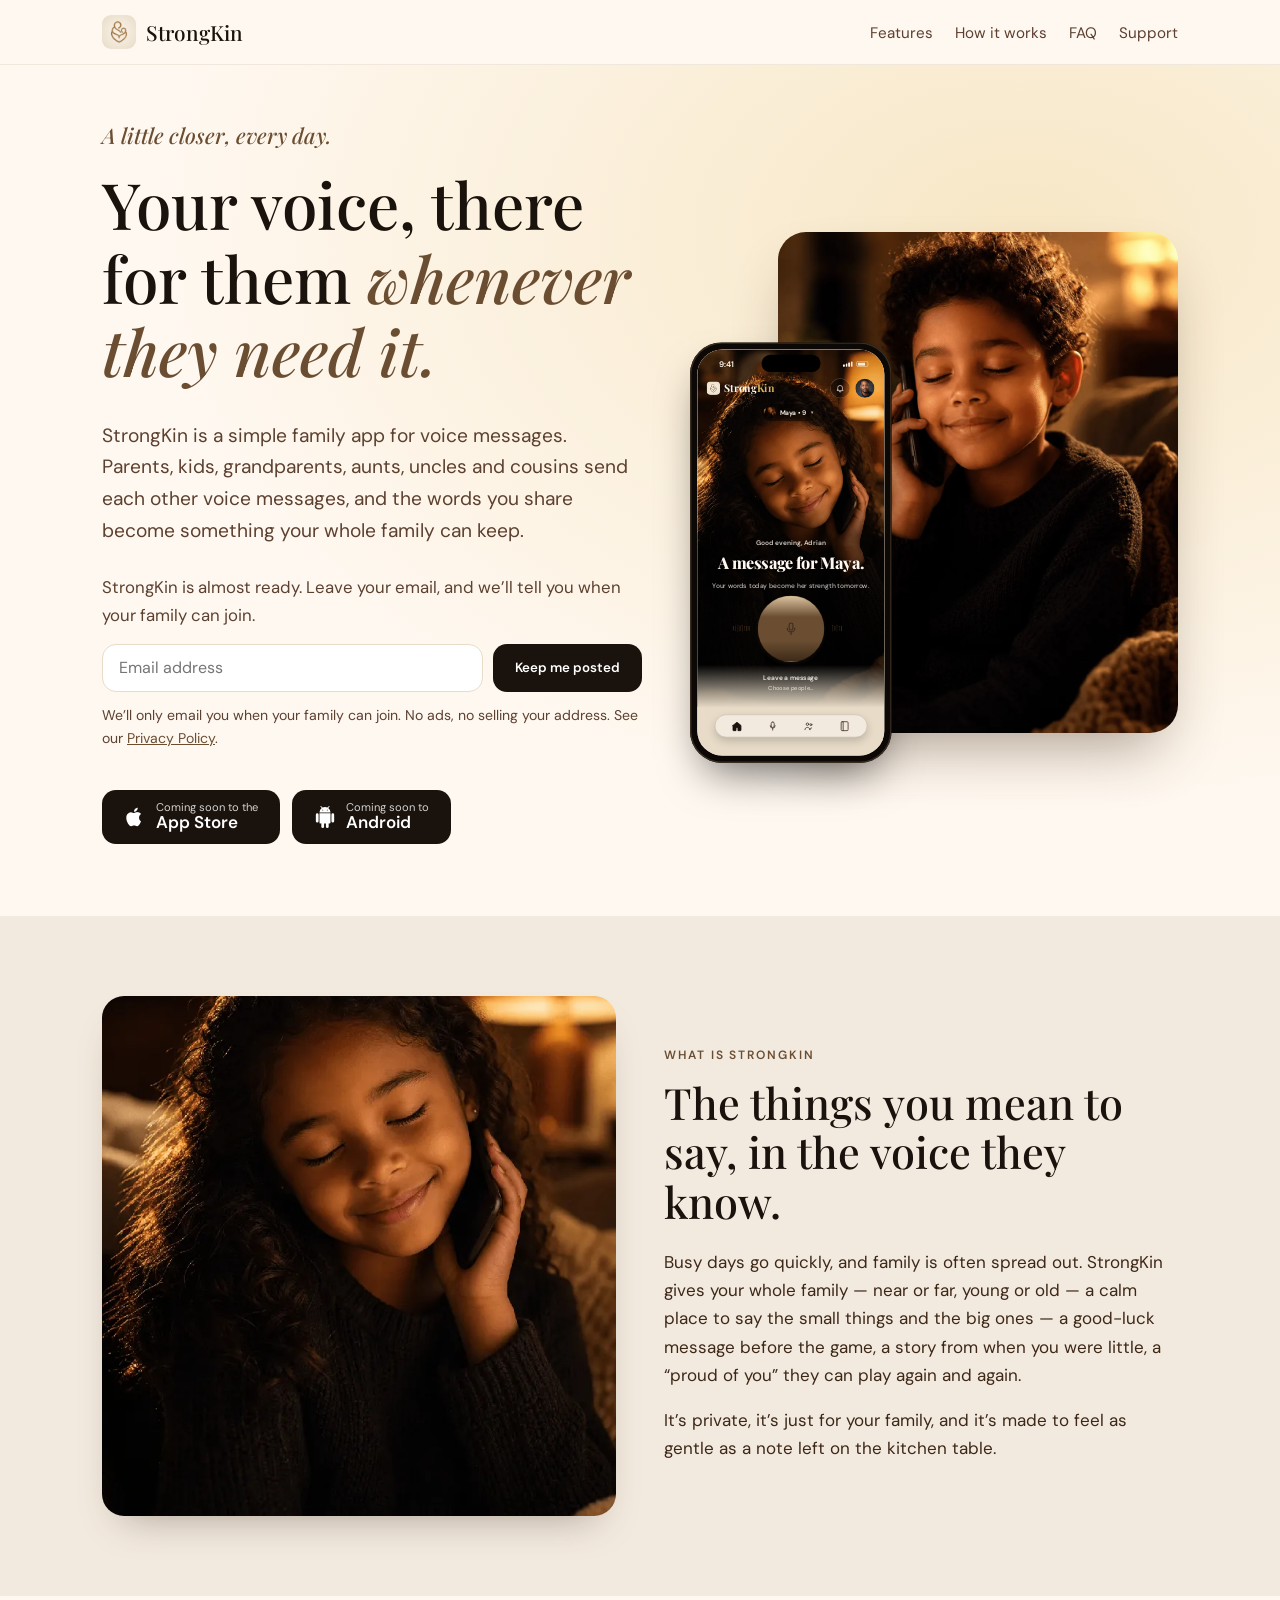
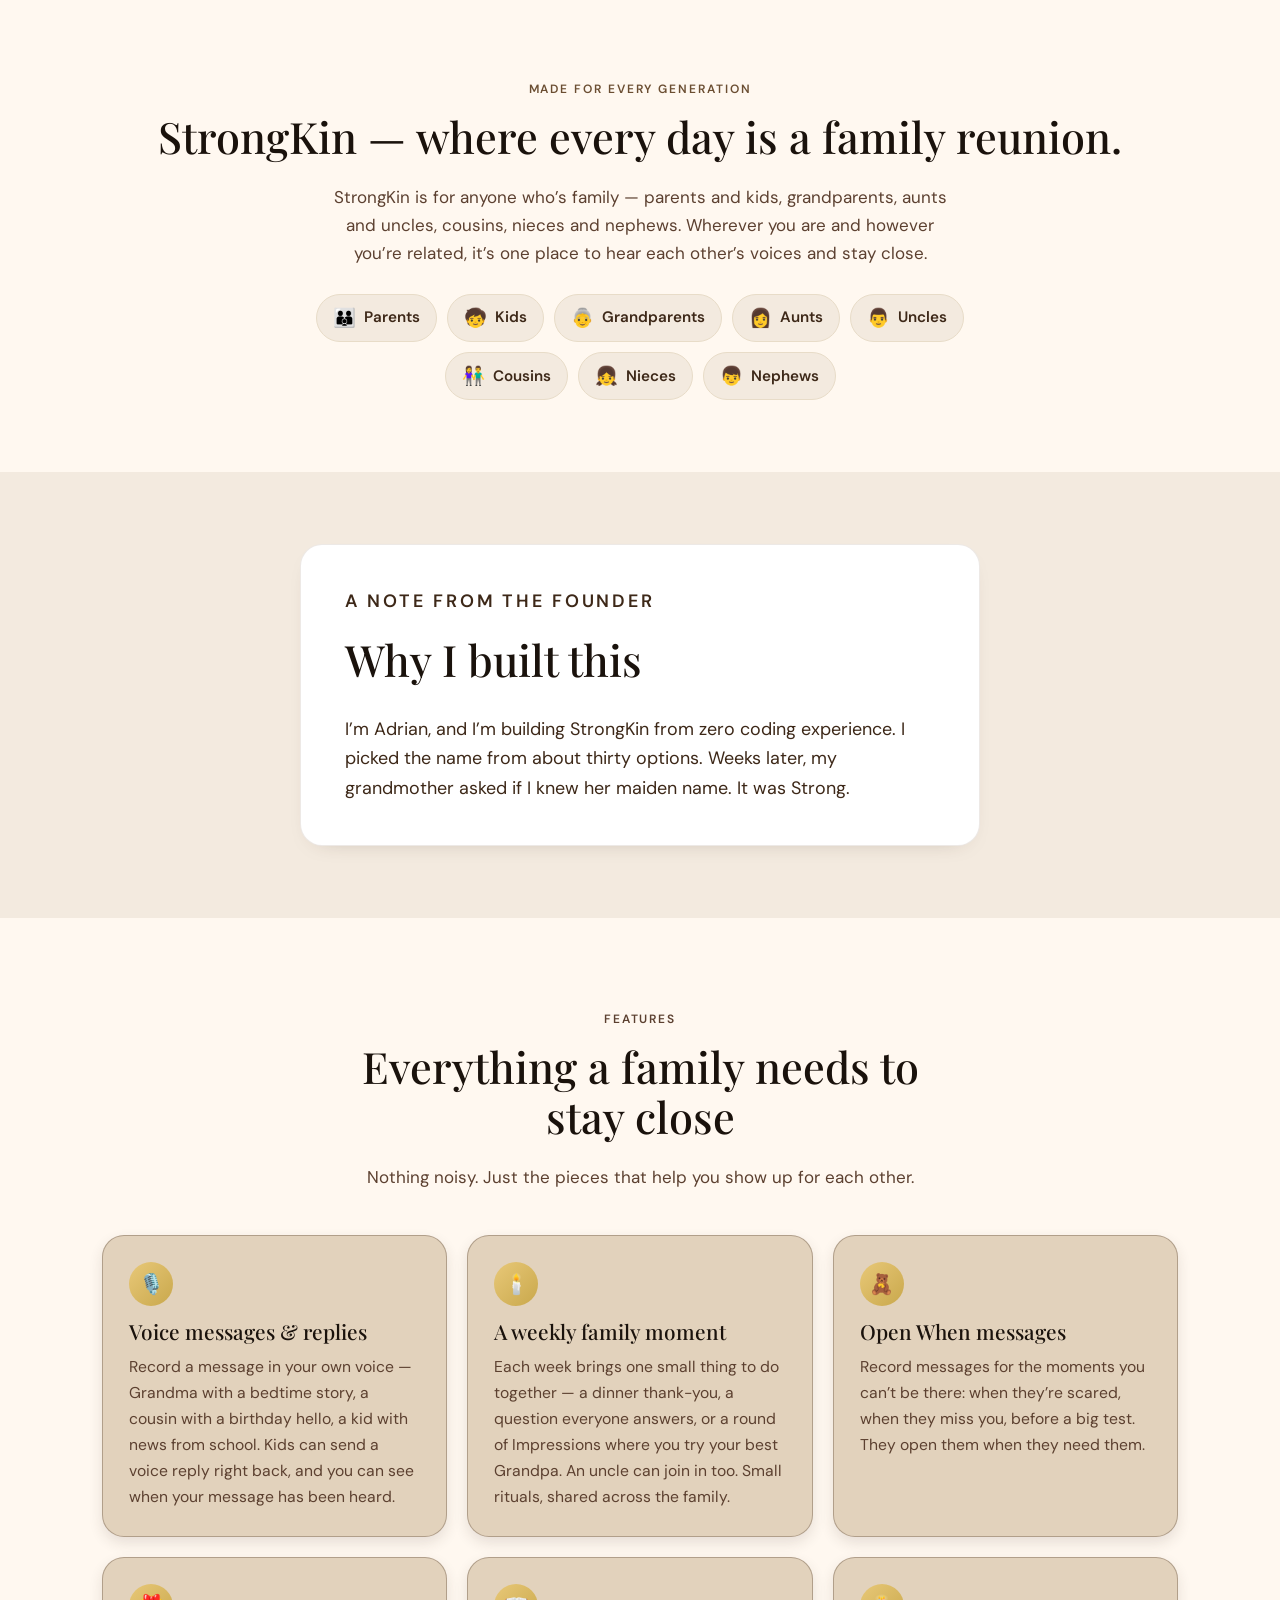
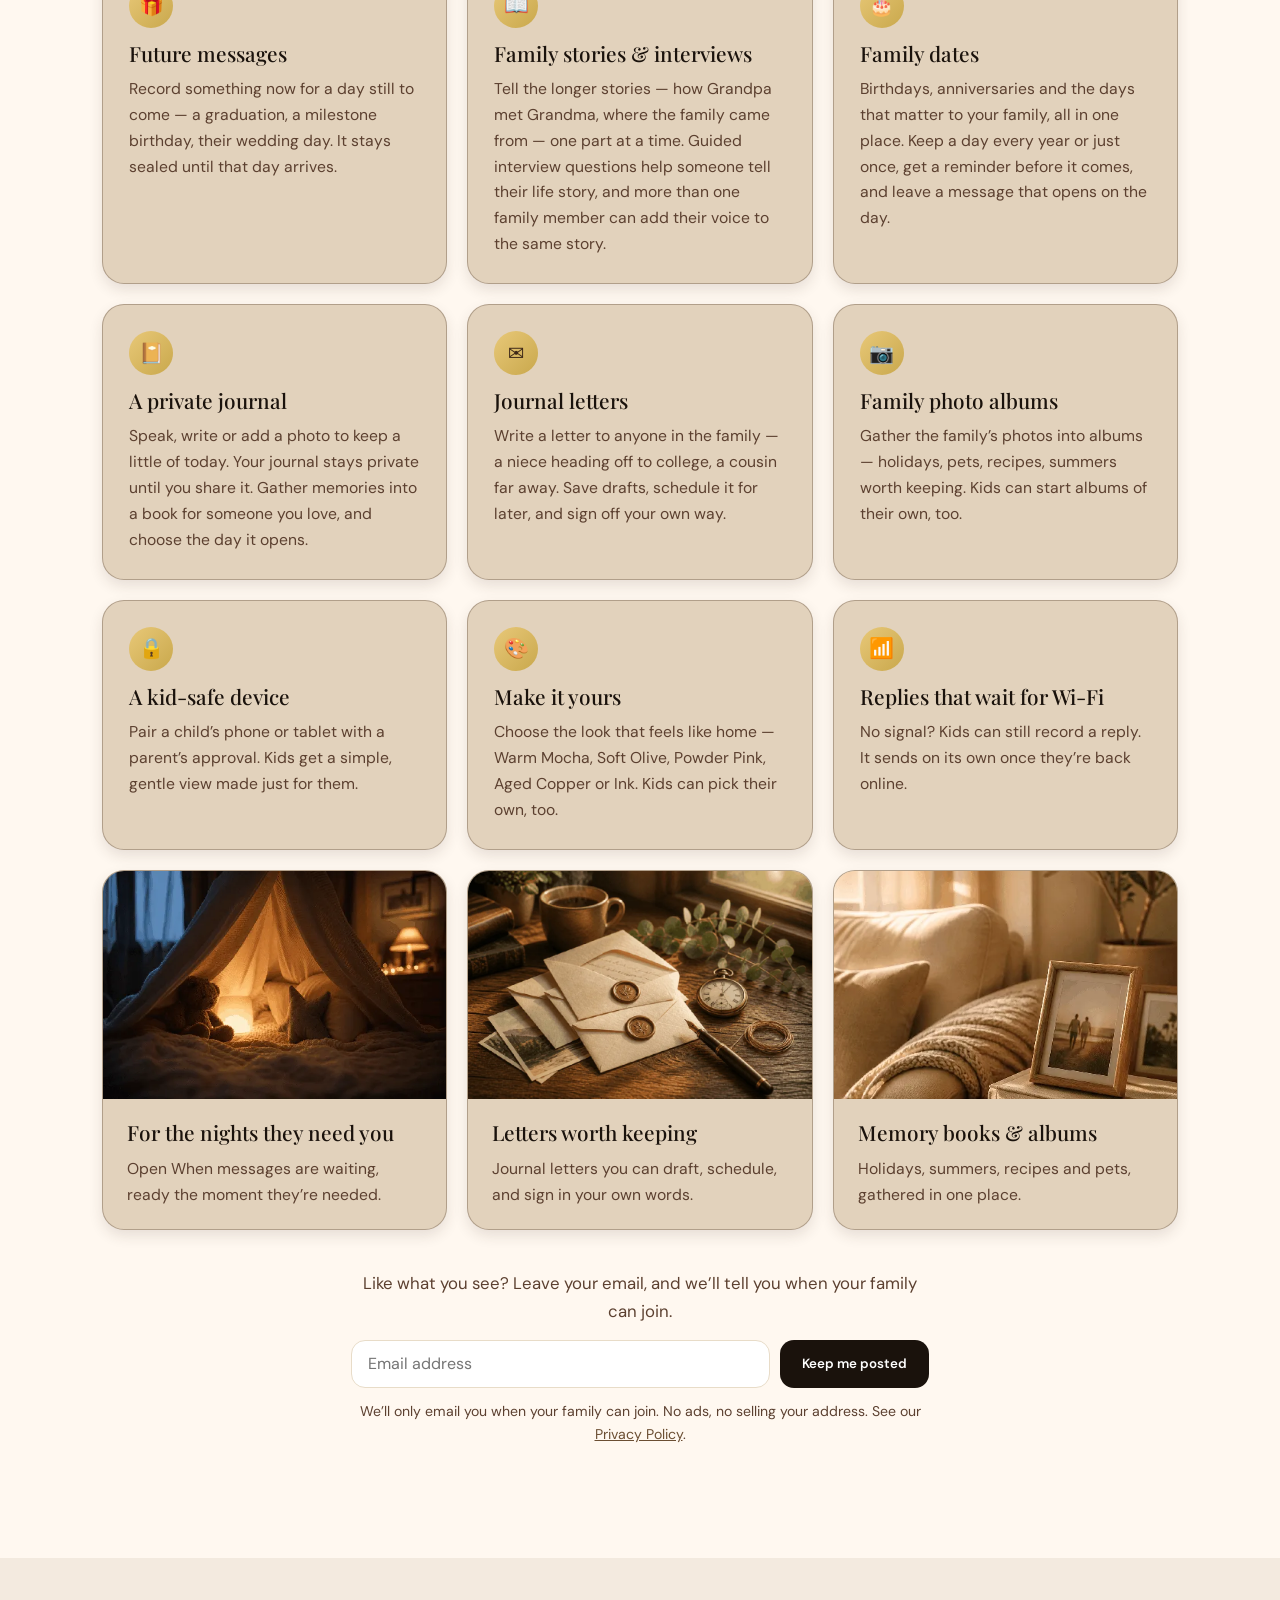
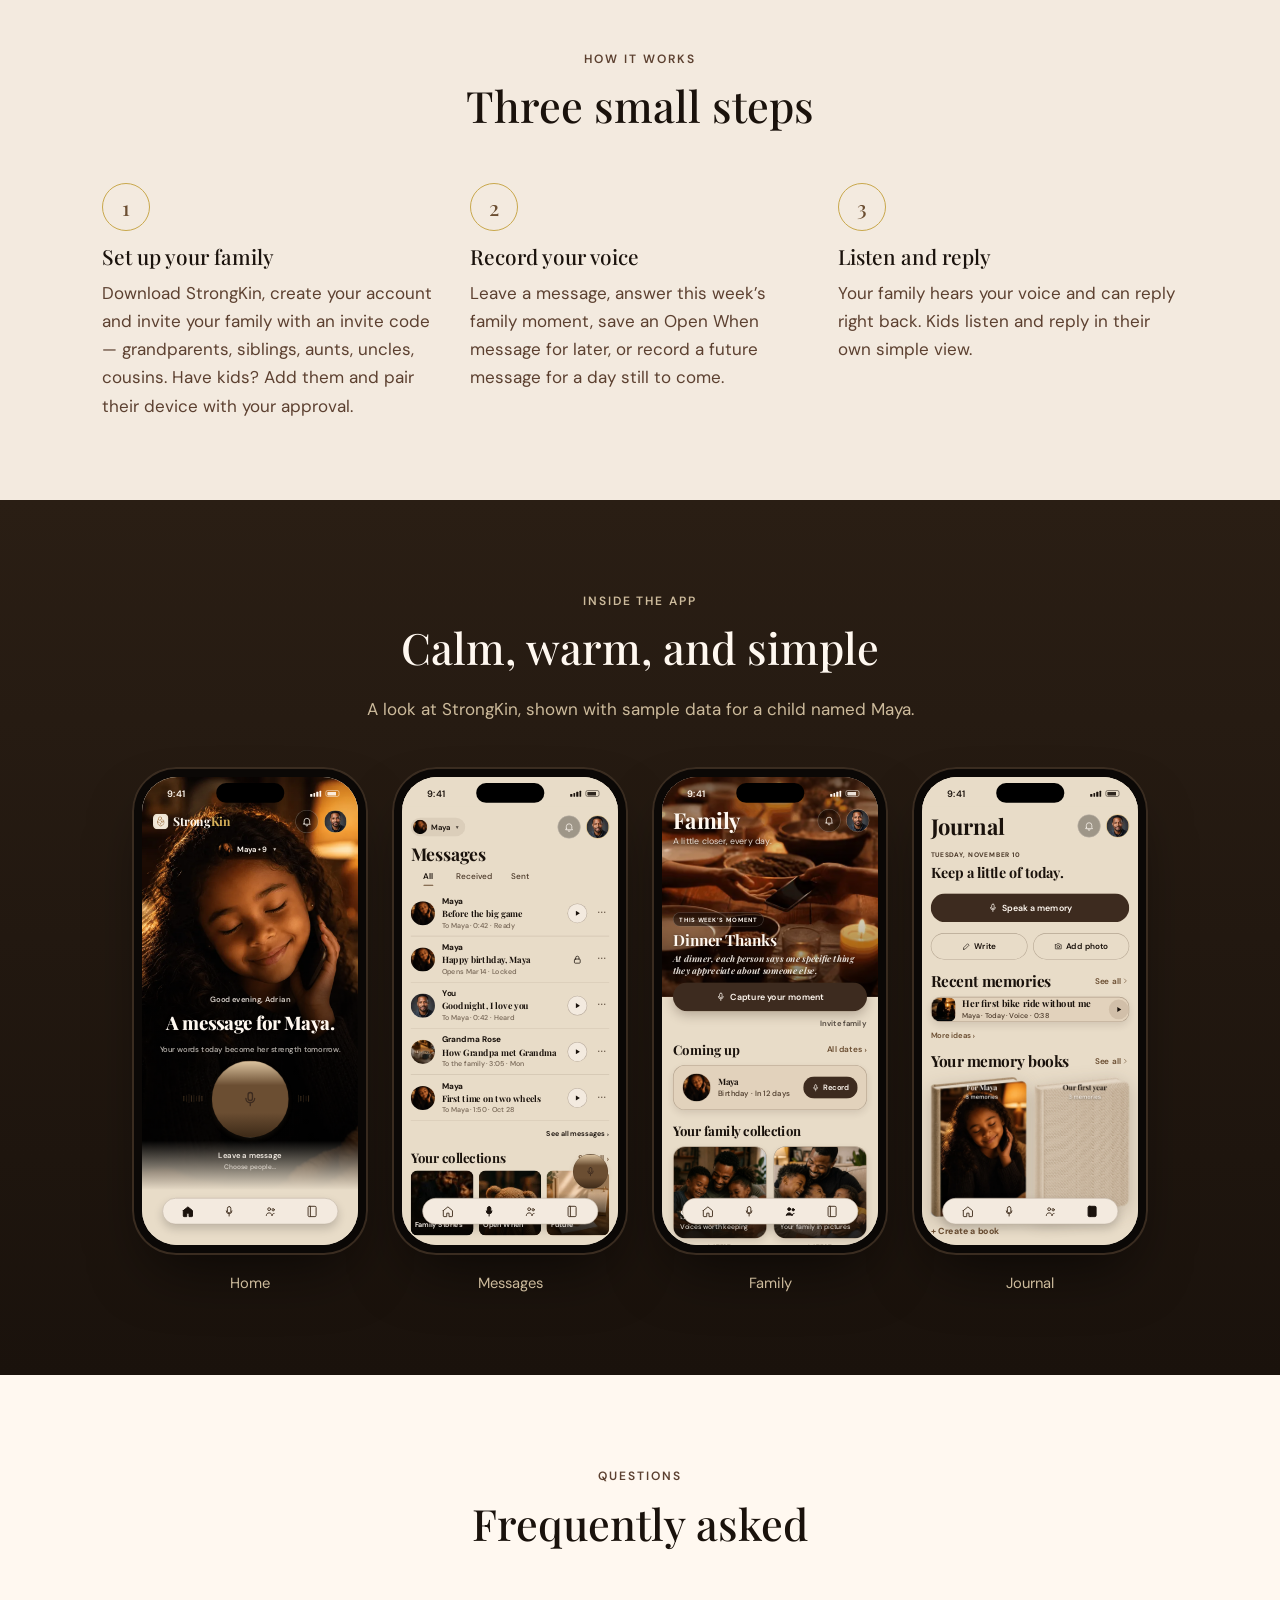
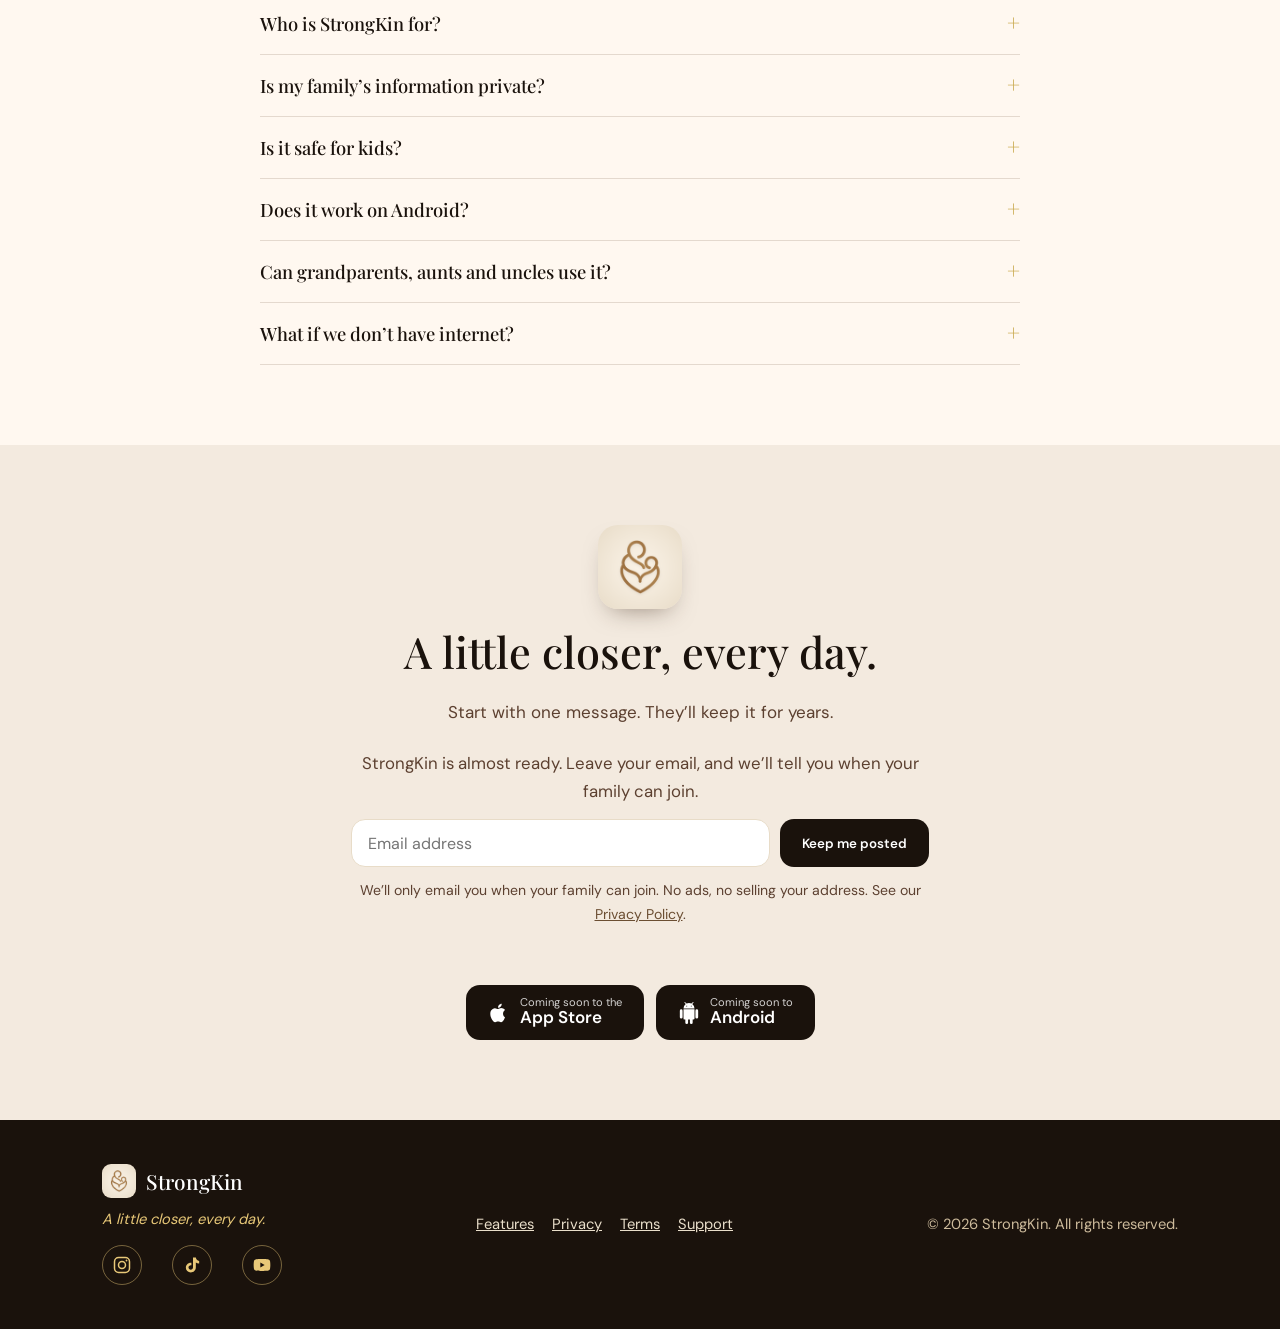
==== commit feec7024: "Add a second waitlist form right after Features" ====
--- a/index.html
+++ b/index.html
@@ -18,7 +18,7 @@
 <section id="features"><div class="wrap"><div class="center reveal"><p class="eyebrow">Features</p><h2>Everything a family needs to stay close</h2><p>Nothing noisy. Just the pieces that help you show up for each other.</p></div>
 <div class="grid reveal"><article class="card"><div class="ic" aria-hidden="true">🎙️</div><h3>Voice messages &amp; replies</h3><p>Record a message in your own voice — Grandma with a bedtime story, a cousin with a birthday hello, a kid with news from school. Kids can send a voice reply right back, and you can see when your message has been heard.</p></article><article class="card"><div class="ic" aria-hidden="true">🕯️</div><h3>A weekly family moment</h3><p>Each week brings one small thing to do together — a dinner thank-you, a question everyone answers, or a round of Impressions where you try your best Grandpa. An uncle can join in too. Small rituals, shared across the family.</p></article><article class="card"><div class="ic" aria-hidden="true">🧸</div><h3>Open When messages</h3><p>Record messages for the moments you can’t be there: when they’re scared, when they miss you, before a big test. They open them when they need them.</p></article><article class="card"><div class="ic" aria-hidden="true">🎁</div><h3>Future messages</h3><p>Record something now for a day still to come — a graduation, a milestone birthday, their wedding day. It stays sealed until that day arrives.</p></article><article class="card"><div class="ic" aria-hidden="true">📖</div><h3>Family stories &amp; interviews</h3><p>Tell the longer stories — how Grandpa met Grandma, where the family came from — one part at a time. Guided interview questions help someone tell their life story, and more than one family member can add their voice to the same story.</p></article><article class="card"><div class="ic" aria-hidden="true">🎂</div><h3>Family dates</h3><p>Birthdays, anniversaries and the days that matter to your family, all in one place. Keep a day every year or just once, get a reminder before it comes, and leave a message that opens on the day.</p></article><article class="card"><div class="ic" aria-hidden="true">📔</div><h3>A private journal</h3><p>Speak, write or add a photo to keep a little of today. Your journal stays private until you share it. Gather memories into a book for someone you love, and choose the day it opens.</p></article><article class="card"><div class="ic" aria-hidden="true">✉️</div><h3>Journal letters</h3><p>Write a letter to anyone in the family — a niece heading off to college, a cousin far away. Save drafts, schedule it for later, and sign off your own way.</p></article><article class="card"><div class="ic" aria-hidden="true">📷</div><h3>Family photo albums</h3><p>Gather the family’s photos into albums — holidays, pets, recipes, summers worth keeping. Kids can start albums of their own, too.</p></article><article class="card"><div class="ic" aria-hidden="true">🔒</div><h3>A kid-safe device</h3><p>Pair a child’s phone or tablet with a parent’s approval. Kids get a simple, gentle view made just for them.</p></article><article class="card"><div class="ic" aria-hidden="true">🎨</div><h3>Make it yours</h3><p>Choose the look that feels like home — Warm Mocha, Soft Olive, Powder Pink, Aged Copper or Ink. Kids can pick their own, too.</p></article><article class="card"><div class="ic" aria-hidden="true">📶</div><h3>Replies that wait for Wi-Fi</h3><p>No signal? Kids can still record a reply. It sends on its own once they’re back online.</p></article></div><div class="grid reveal" style="margin-top:20px"><article class="card img"><img src="assets/img/open-when-scared.webp" alt="A teddy bear holding a small envelope, the art for an Open When message" loading="lazy" width="600" height="400"><div><h3>For the nights they need you</h3><p>Open When messages are waiting, ready the moment they’re needed.</p></div></article>
 <article class="card img"><img src="assets/img/messages-hero.webp" alt="Cream envelopes with gold wax seals on a wooden desk beside a pocket watch" loading="lazy" width="900" height="600"><div><h3>Letters worth keeping</h3><p>Journal letters you can draft, schedule, and sign in your own words.</p></div></article>
-<article class="card img"><img src="assets/img/album.webp" alt="A family moments photo album cover" loading="lazy" width="500" height="750" style="aspect-ratio:3/2"><div><h3>Memory books &amp; albums</h3><p>Holidays, summers, recipes and pets, gathered in one place.</p></div></article></div></div></section>
+<article class="card img"><img src="assets/img/album.webp" alt="A family moments photo album cover" loading="lazy" width="500" height="750" style="aspect-ratio:3/2"><div><h3>Memory books &amp; albums</h3><p>Holidays, summers, recipes and pets, gathered in one place.</p></div></article></div><div class="features-cta reveal"><form class="waitlist" data-source="homepage-cta" action="#" method="post"><p class="waitlist-lead">Like what you see? Leave your email, and we’ll tell you when your family can join.</p><div class="waitlist-row"><label class="sr-only" for="waitlist-email-features">Email address</label><input id="waitlist-email-features" type="email" name="email" autocomplete="email" inputmode="email" required placeholder="Email address"><div class="hp" aria-hidden="true"><label for="waitlist-company-features">Company</label><input id="waitlist-company-features" type="text" name="company" tabindex="-1" autocomplete="off"></div><button type="submit" class="btn">Keep me posted</button></div><p class="waitlist-note">We’ll only email you when your family can join. No ads, no selling your address. See our <a href="privacy.html">Privacy Policy</a>.</p><p class="waitlist-status" role="status" aria-live="polite"></p></form></div></div></section>
 <section id="how" class="intro"><div class="wrap"><div class="center reveal"><p class="eyebrow">How it works</p><h2>Three small steps</h2></div><ol class="steps reveal">
 <li><h3>Set up your family</h3><p>Download StrongKin, create your account and invite your family with an invite code — grandparents, siblings, aunts, uncles, cousins. Have kids? Add them and pair their device with your approval.</p></li>
 <li><h3>Record your voice</h3><p>Leave a message, answer this week’s family moment, save an Open When message for later, or record a future message for a day still to come.</p></li>
--- a/assets/site.css
+++ b/assets/site.css
@@ -373,3 +373,7 @@
 .fam.fb .ev .evc span{font:500 14px/20px "DM Sans";color:#4A3828}
 .fam.fb .lv{border:1px solid rgba(74,52,32,.32)}
 .fam .card.ev{padding:14px 16px}
+/* 2026-11-20 — second waitlist form right after Features (same form + endpoint as hero/CTA) */
+.features-cta{margin:40px auto 0;max-width:34em;text-align:center}
+.features-cta .waitlist{margin:0 auto}
+.features-cta .waitlist-row{justify-content:center}
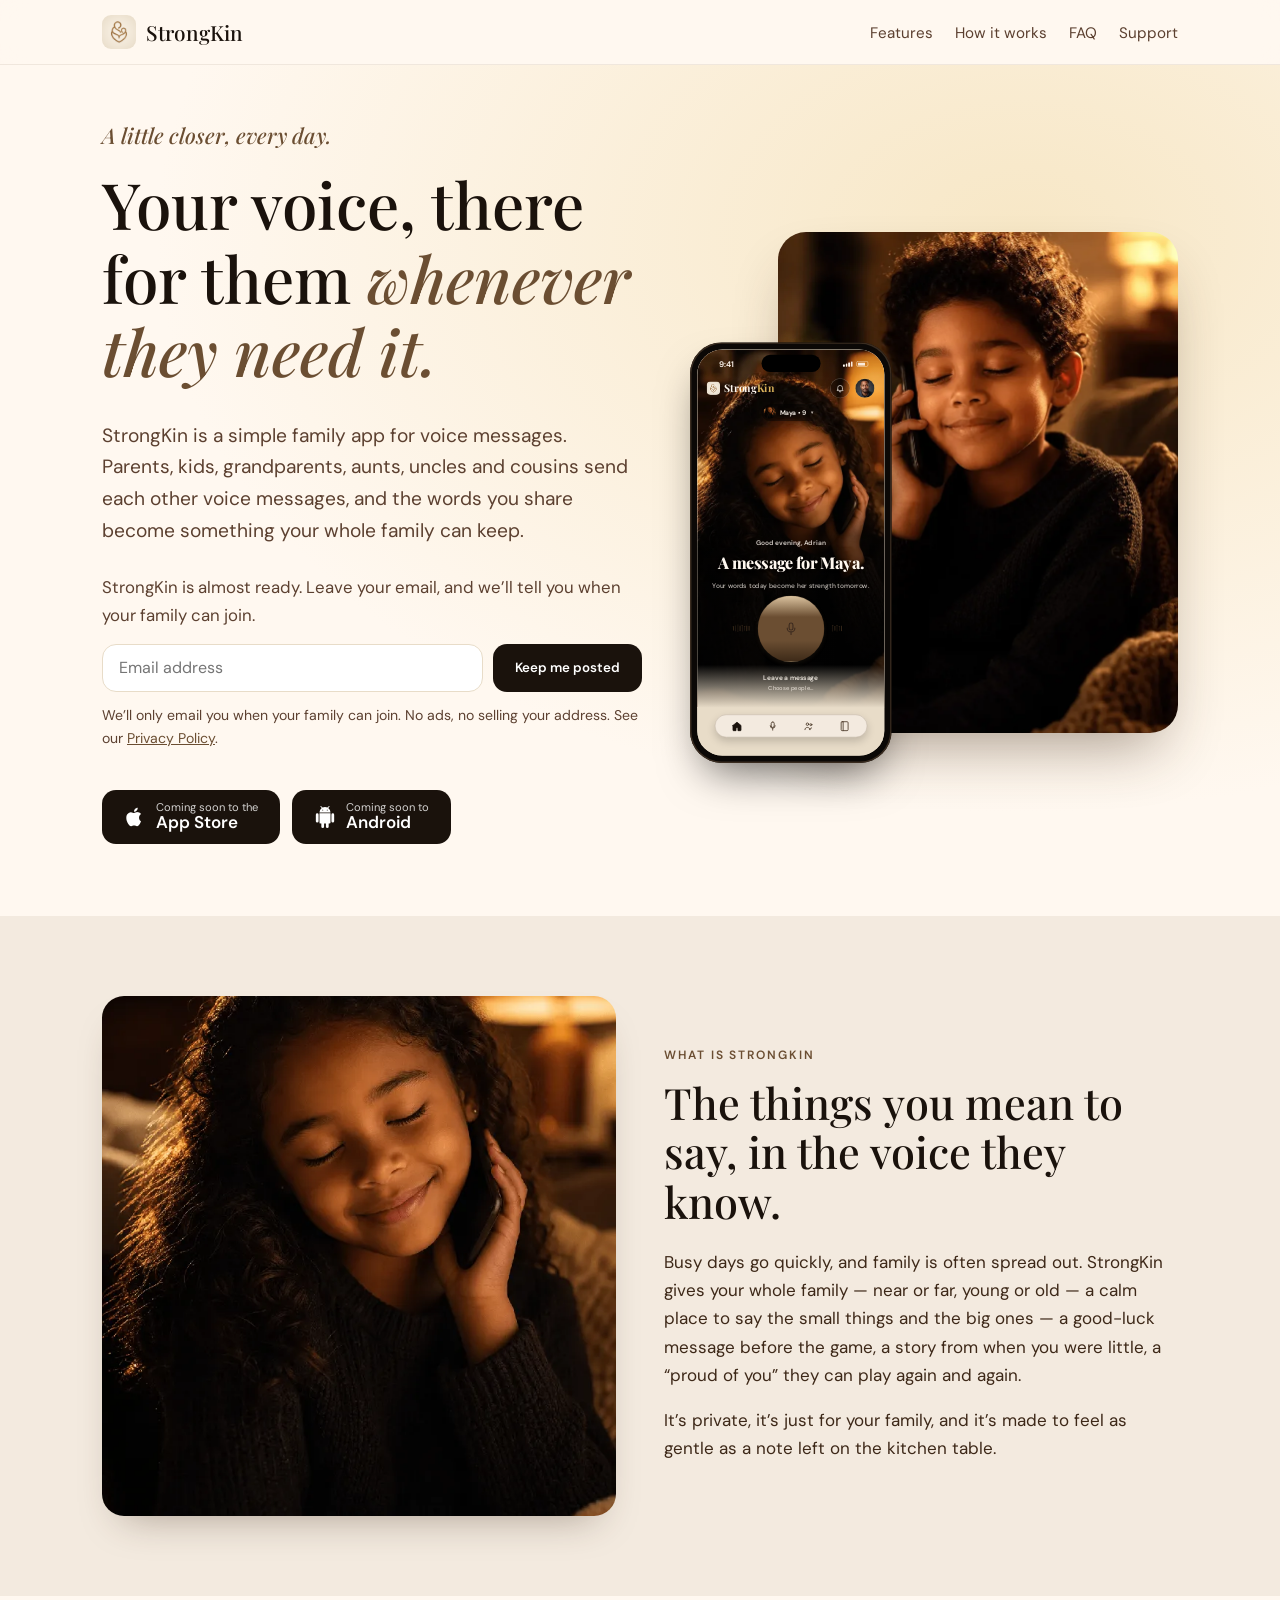
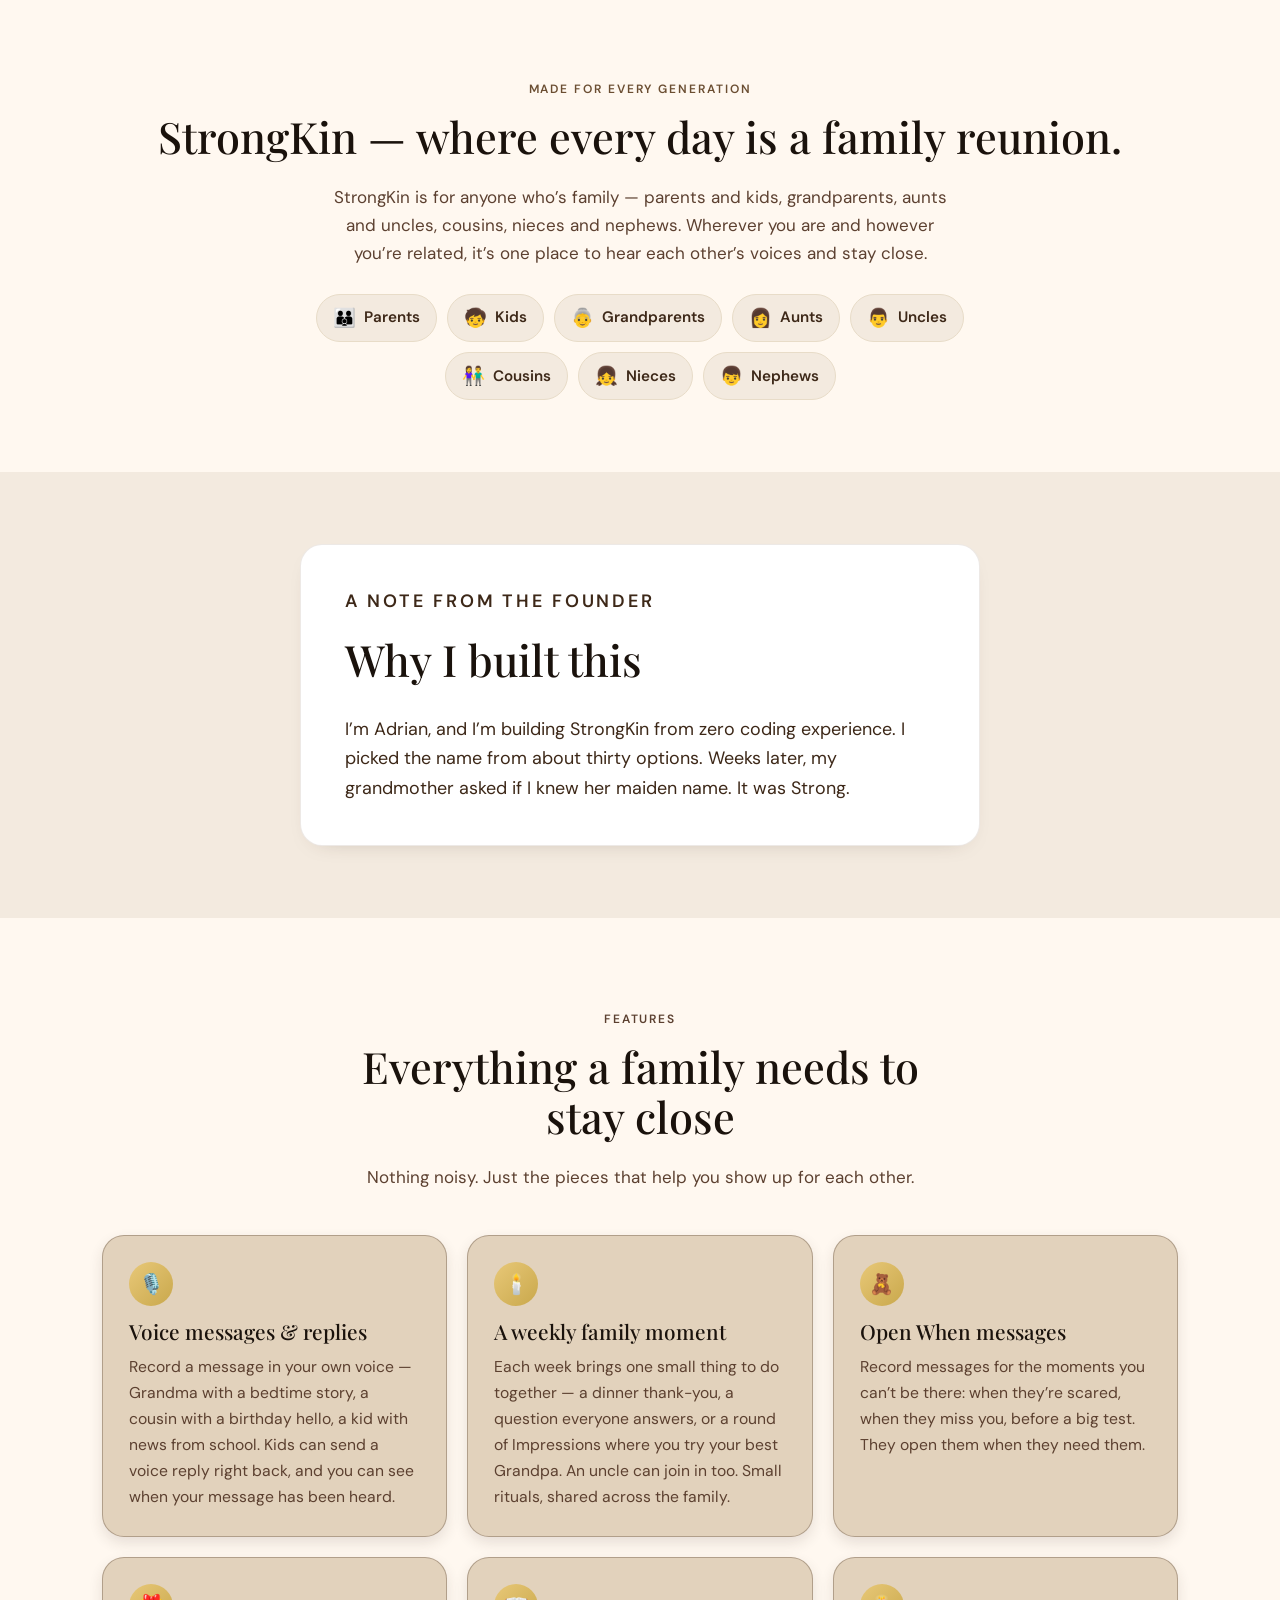
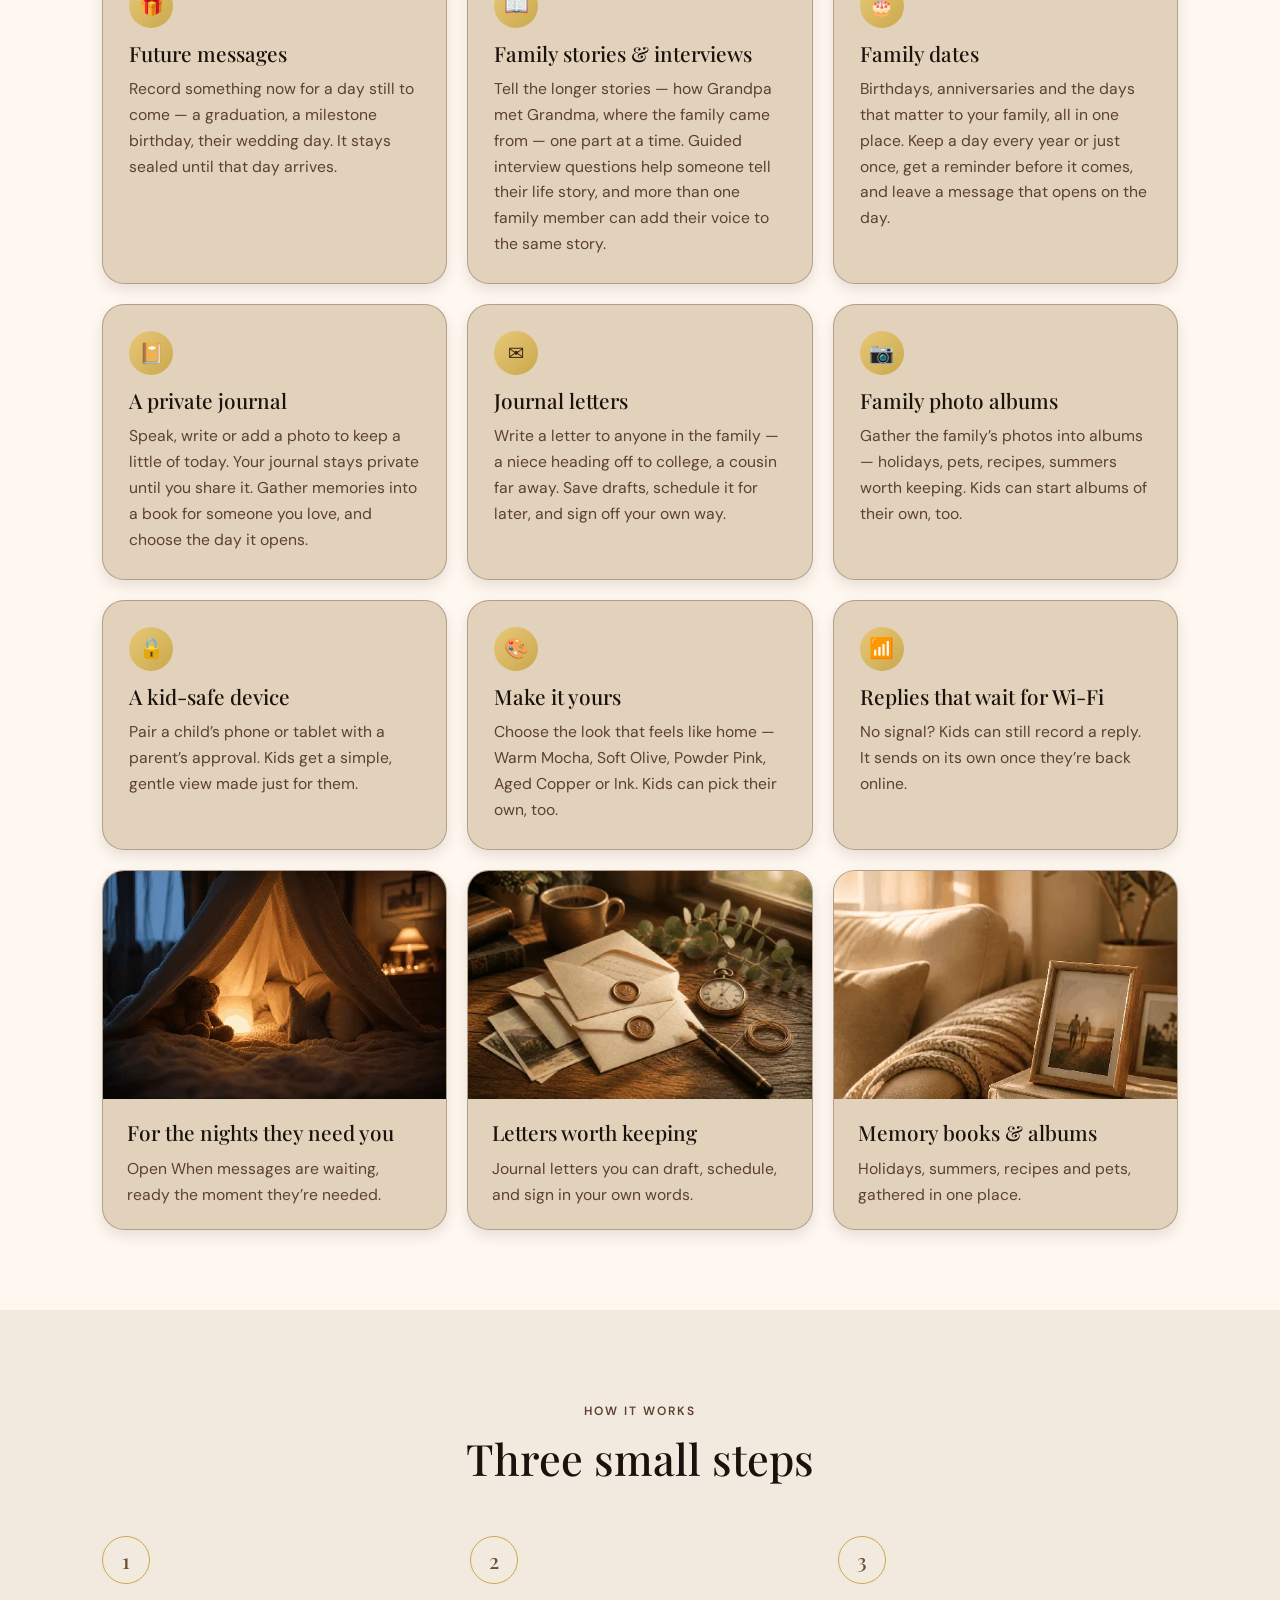
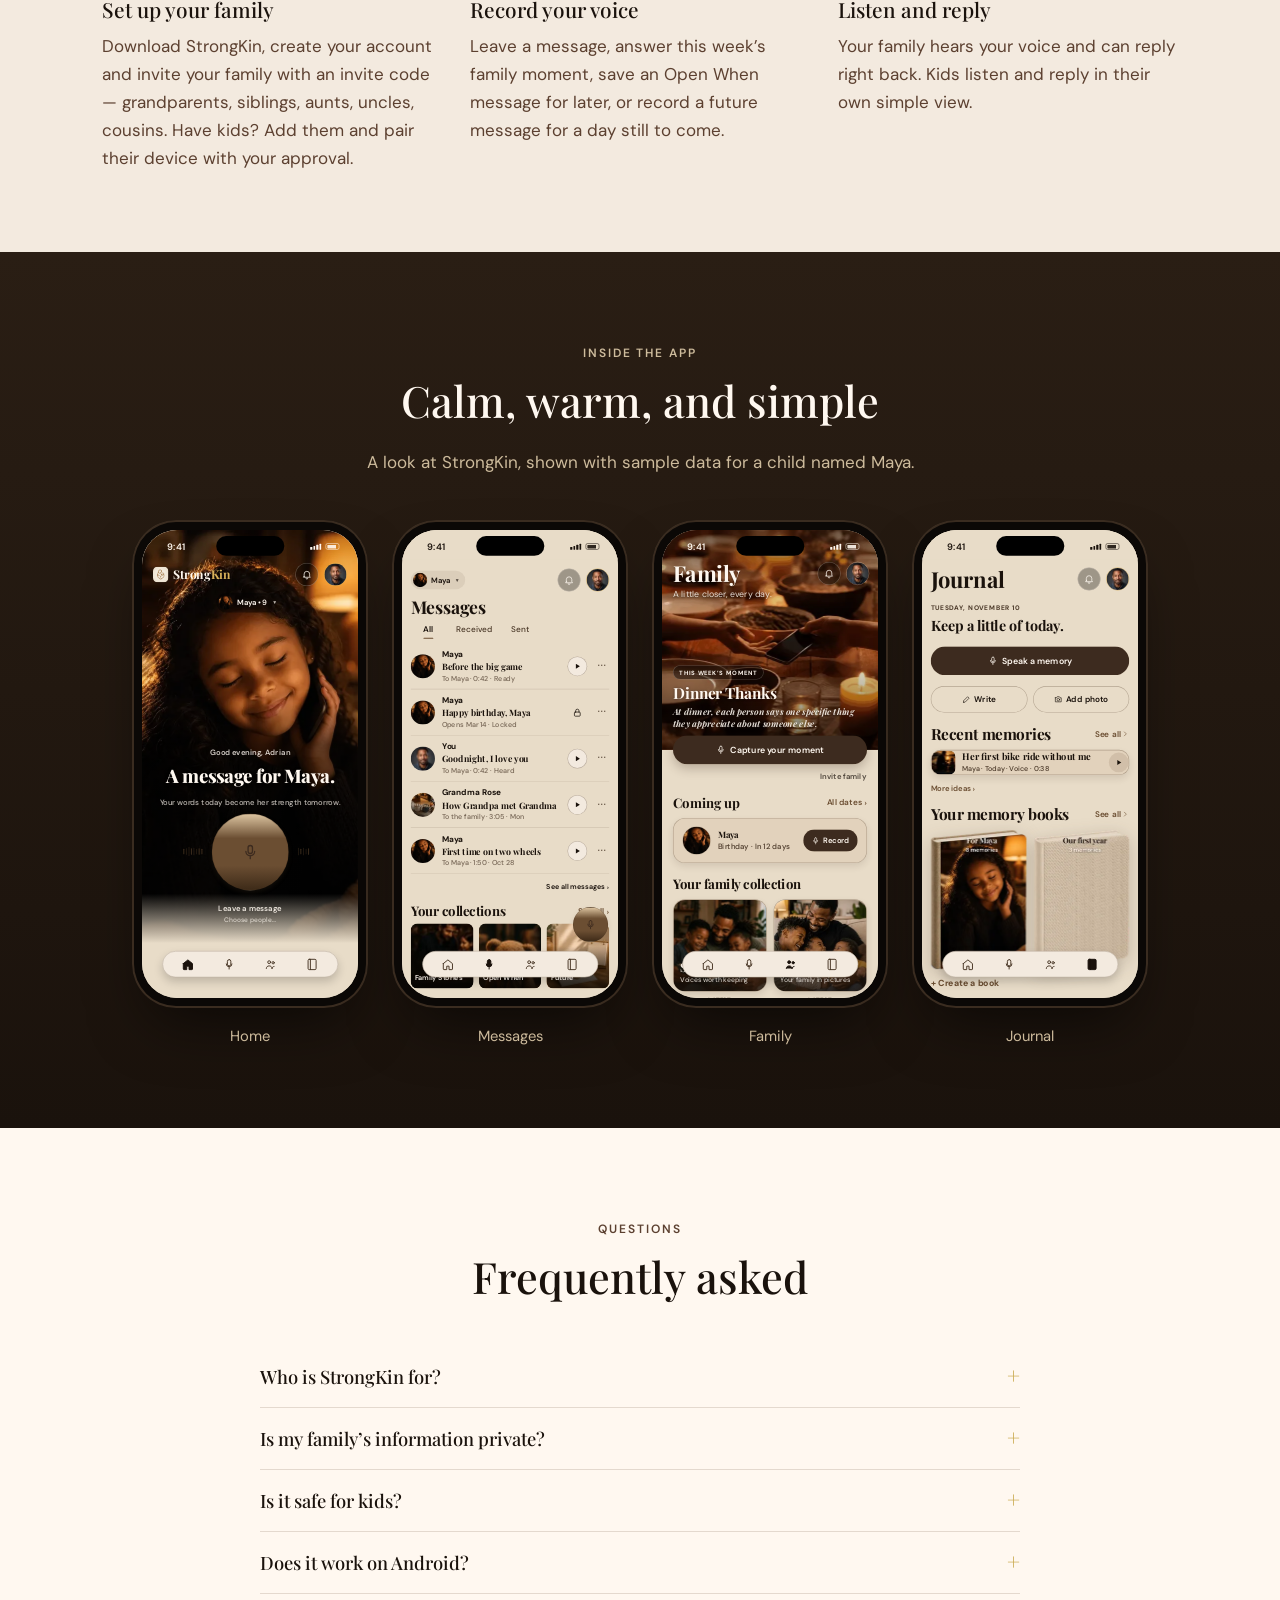
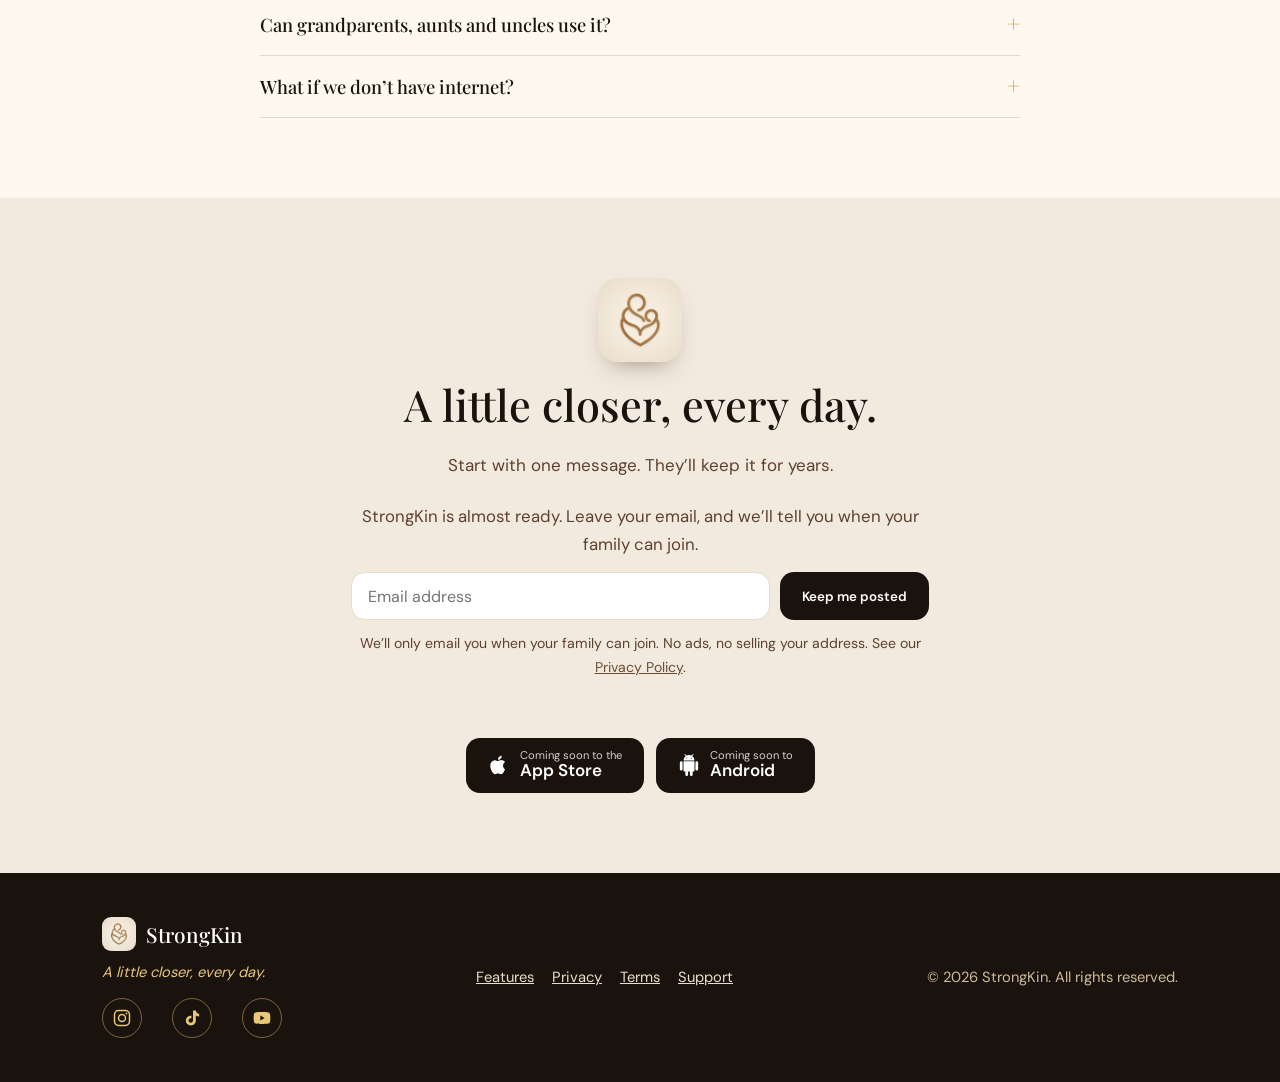
==== commit e6d91c9a: "Launch day: Smart App Banner, app structured data, and a refreshed search description" ====
--- a/index.html
+++ b/index.html
@@ -1,7 +1,9 @@
 <!doctype html><html lang="en"><head><meta charset="utf-8"><meta name="viewport" content="width=device-width,initial-scale=1">
-<title>StrongKin — A little closer, every day.</title><meta name="description" content="Voice messages that bring the whole family closer — parents and kids, grandparents, aunts, uncles and cousins. Hear each other’s voices, share a weekly family moment, and keep the stories that matter."><meta name="theme-color" content="#FFF8F0">
+<title>StrongKin — A little closer, every day.</title><meta name="description" content="Voice messages that bring the whole family closer. Record Future messages for the days to come, keep Family dates and stories, and share a weekly family moment."><meta name="theme-color" content="#FFF8F0">
 <link rel="canonical" href="https://strongkin.com/">
-<meta property="og:type" content="website"><meta property="og:site_name" content="StrongKin"><meta property="og:title" content="StrongKin — A little closer, every day."><meta property="og:description" content="Voice messages that bring the whole family closer — parents and kids, grandparents, aunts, uncles and cousins. Hear each other’s voices, share a weekly family moment, and keep the stories that matter."><meta property="og:url" content="https://strongkin.com/"><meta property="og:image" content="https://strongkin.com/assets/img/og.jpg"><meta name="twitter:card" content="summary_large_image">
+<meta name="apple-itunes-app" content="app-id=6790014699">
+<script type="application/ld+json">{"@context":"https://schema.org","@type":"SoftwareApplication","name":"StrongKin","operatingSystem":"iOS, Android","applicationCategory":"LifestyleApplication","description":"Voice messages that bring the whole family closer. Record Future messages for the days to come, keep Family dates and stories, and share a weekly family moment.","url":"https://strongkin.com/","image":"https://strongkin.com/assets/img/icon-512.png","downloadUrl":["https://apps.apple.com/app/id6790014699","https://play.google.com/store/apps/details?id=com.strongkin.app"],"publisher":{"@type":"Organization","name":"StrongKin LLC","url":"https://strongkin.com/"}}</script>
+<meta property="og:type" content="website"><meta property="og:site_name" content="StrongKin"><meta property="og:title" content="StrongKin — A little closer, every day."><meta property="og:description" content="Voice messages that bring the whole family closer. Record Future messages for the days to come, keep Family dates and stories, and share a weekly family moment."><meta property="og:url" content="https://strongkin.com/"><meta property="og:image" content="https://strongkin.com/assets/img/og.jpg"><meta name="twitter:card" content="summary_large_image">
 <link rel="icon" type="image/png" sizes="32x32" href="assets/img/favicon-rr-32.png?v=3"><link rel="icon" type="image/png" sizes="48x48" href="assets/img/favicon-rr-48.png?v=3"><link rel="icon" type="image/png" sizes="192x192" href="assets/img/favicon-rr-192.png?v=3"><link rel="apple-touch-icon" href="assets/img/icon-180.png">
 <link rel="preload" href="assets/fonts/PlayfairDisplay_500Medium.woff" as="font" type="font/woff" crossorigin>
 <link rel="stylesheet" href="assets/site.css"></head><body><a class="skip" href="#main">Skip to content</a>
@@ -18,7 +20,7 @@
 <section id="features"><div class="wrap"><div class="center reveal"><p class="eyebrow">Features</p><h2>Everything a family needs to stay close</h2><p>Nothing noisy. Just the pieces that help you show up for each other.</p></div>
 <div class="grid reveal"><article class="card"><div class="ic" aria-hidden="true">🎙️</div><h3>Voice messages &amp; replies</h3><p>Record a message in your own voice — Grandma with a bedtime story, a cousin with a birthday hello, a kid with news from school. Kids can send a voice reply right back, and you can see when your message has been heard.</p></article><article class="card"><div class="ic" aria-hidden="true">🕯️</div><h3>A weekly family moment</h3><p>Each week brings one small thing to do together — a dinner thank-you, a question everyone answers, or a round of Impressions where you try your best Grandpa. An uncle can join in too. Small rituals, shared across the family.</p></article><article class="card"><div class="ic" aria-hidden="true">🧸</div><h3>Open When messages</h3><p>Record messages for the moments you can’t be there: when they’re scared, when they miss you, before a big test. They open them when they need them.</p></article><article class="card"><div class="ic" aria-hidden="true">🎁</div><h3>Future messages</h3><p>Record something now for a day still to come — a graduation, a milestone birthday, their wedding day. It stays sealed until that day arrives.</p></article><article class="card"><div class="ic" aria-hidden="true">📖</div><h3>Family stories &amp; interviews</h3><p>Tell the longer stories — how Grandpa met Grandma, where the family came from — one part at a time. Guided interview questions help someone tell their life story, and more than one family member can add their voice to the same story.</p></article><article class="card"><div class="ic" aria-hidden="true">🎂</div><h3>Family dates</h3><p>Birthdays, anniversaries and the days that matter to your family, all in one place. Keep a day every year or just once, get a reminder before it comes, and leave a message that opens on the day.</p></article><article class="card"><div class="ic" aria-hidden="true">📔</div><h3>A private journal</h3><p>Speak, write or add a photo to keep a little of today. Your journal stays private until you share it. Gather memories into a book for someone you love, and choose the day it opens.</p></article><article class="card"><div class="ic" aria-hidden="true">✉️</div><h3>Journal letters</h3><p>Write a letter to anyone in the family — a niece heading off to college, a cousin far away. Save drafts, schedule it for later, and sign off your own way.</p></article><article class="card"><div class="ic" aria-hidden="true">📷</div><h3>Family photo albums</h3><p>Gather the family’s photos into albums — holidays, pets, recipes, summers worth keeping. Kids can start albums of their own, too.</p></article><article class="card"><div class="ic" aria-hidden="true">🔒</div><h3>A kid-safe device</h3><p>Pair a child’s phone or tablet with a parent’s approval. Kids get a simple, gentle view made just for them.</p></article><article class="card"><div class="ic" aria-hidden="true">🎨</div><h3>Make it yours</h3><p>Choose the look that feels like home — Warm Mocha, Soft Olive, Powder Pink, Aged Copper or Ink. Kids can pick their own, too.</p></article><article class="card"><div class="ic" aria-hidden="true">📶</div><h3>Replies that wait for Wi-Fi</h3><p>No signal? Kids can still record a reply. It sends on its own once they’re back online.</p></article></div><div class="grid reveal" style="margin-top:20px"><article class="card img"><img src="assets/img/open-when-scared.webp" alt="A teddy bear holding a small envelope, the art for an Open When message" loading="lazy" width="600" height="400"><div><h3>For the nights they need you</h3><p>Open When messages are waiting, ready the moment they’re needed.</p></div></article>
 <article class="card img"><img src="assets/img/messages-hero.webp" alt="Cream envelopes with gold wax seals on a wooden desk beside a pocket watch" loading="lazy" width="900" height="600"><div><h3>Letters worth keeping</h3><p>Journal letters you can draft, schedule, and sign in your own words.</p></div></article>
-<article class="card img"><img src="assets/img/album.webp" alt="A family moments photo album cover" loading="lazy" width="500" height="750" style="aspect-ratio:3/2"><div><h3>Memory books &amp; albums</h3><p>Holidays, summers, recipes and pets, gathered in one place.</p></div></article></div><div class="features-cta reveal"><form class="waitlist" data-source="homepage-cta" action="#" method="post"><p class="waitlist-lead">Like what you see? Leave your email, and we’ll tell you when your family can join.</p><div class="waitlist-row"><label class="sr-only" for="waitlist-email-features">Email address</label><input id="waitlist-email-features" type="email" name="email" autocomplete="email" inputmode="email" required placeholder="Email address"><div class="hp" aria-hidden="true"><label for="waitlist-company-features">Company</label><input id="waitlist-company-features" type="text" name="company" tabindex="-1" autocomplete="off"></div><button type="submit" class="btn">Keep me posted</button></div><p class="waitlist-note">We’ll only email you when your family can join. No ads, no selling your address. See our <a href="privacy.html">Privacy Policy</a>.</p><p class="waitlist-status" role="status" aria-live="polite"></p></form></div></div></section>
+<article class="card img"><img src="assets/img/album.webp" alt="A family moments photo album cover" loading="lazy" width="500" height="750" style="aspect-ratio:3/2"><div><h3>Memory books &amp; albums</h3><p>Holidays, summers, recipes and pets, gathered in one place.</p></div></article></div></div></section>
 <section id="how" class="intro"><div class="wrap"><div class="center reveal"><p class="eyebrow">How it works</p><h2>Three small steps</h2></div><ol class="steps reveal">
 <li><h3>Set up your family</h3><p>Download StrongKin, create your account and invite your family with an invite code — grandparents, siblings, aunts, uncles, cousins. Have kids? Add them and pair their device with your approval.</p></li>
 <li><h3>Record your voice</h3><p>Leave a message, answer this week’s family moment, save an Open When message for later, or record a future message for a day still to come.</p></li>
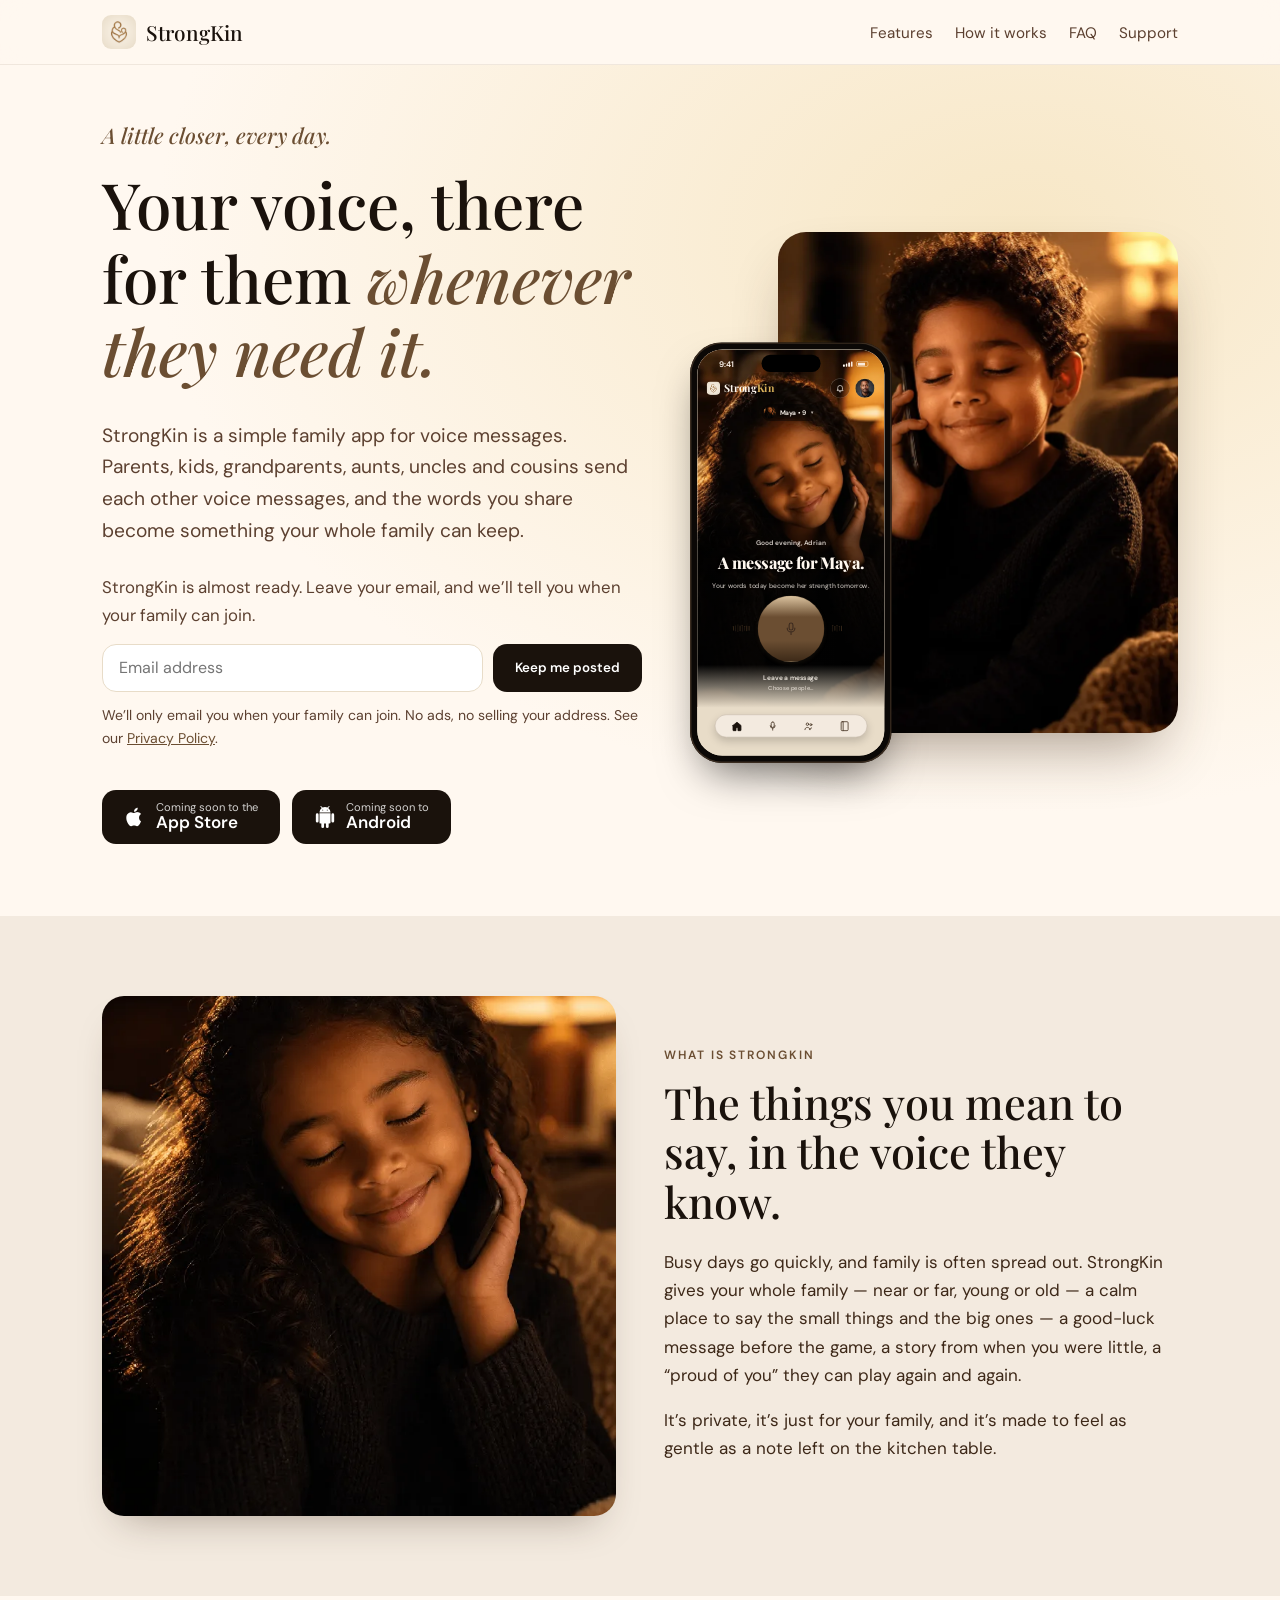
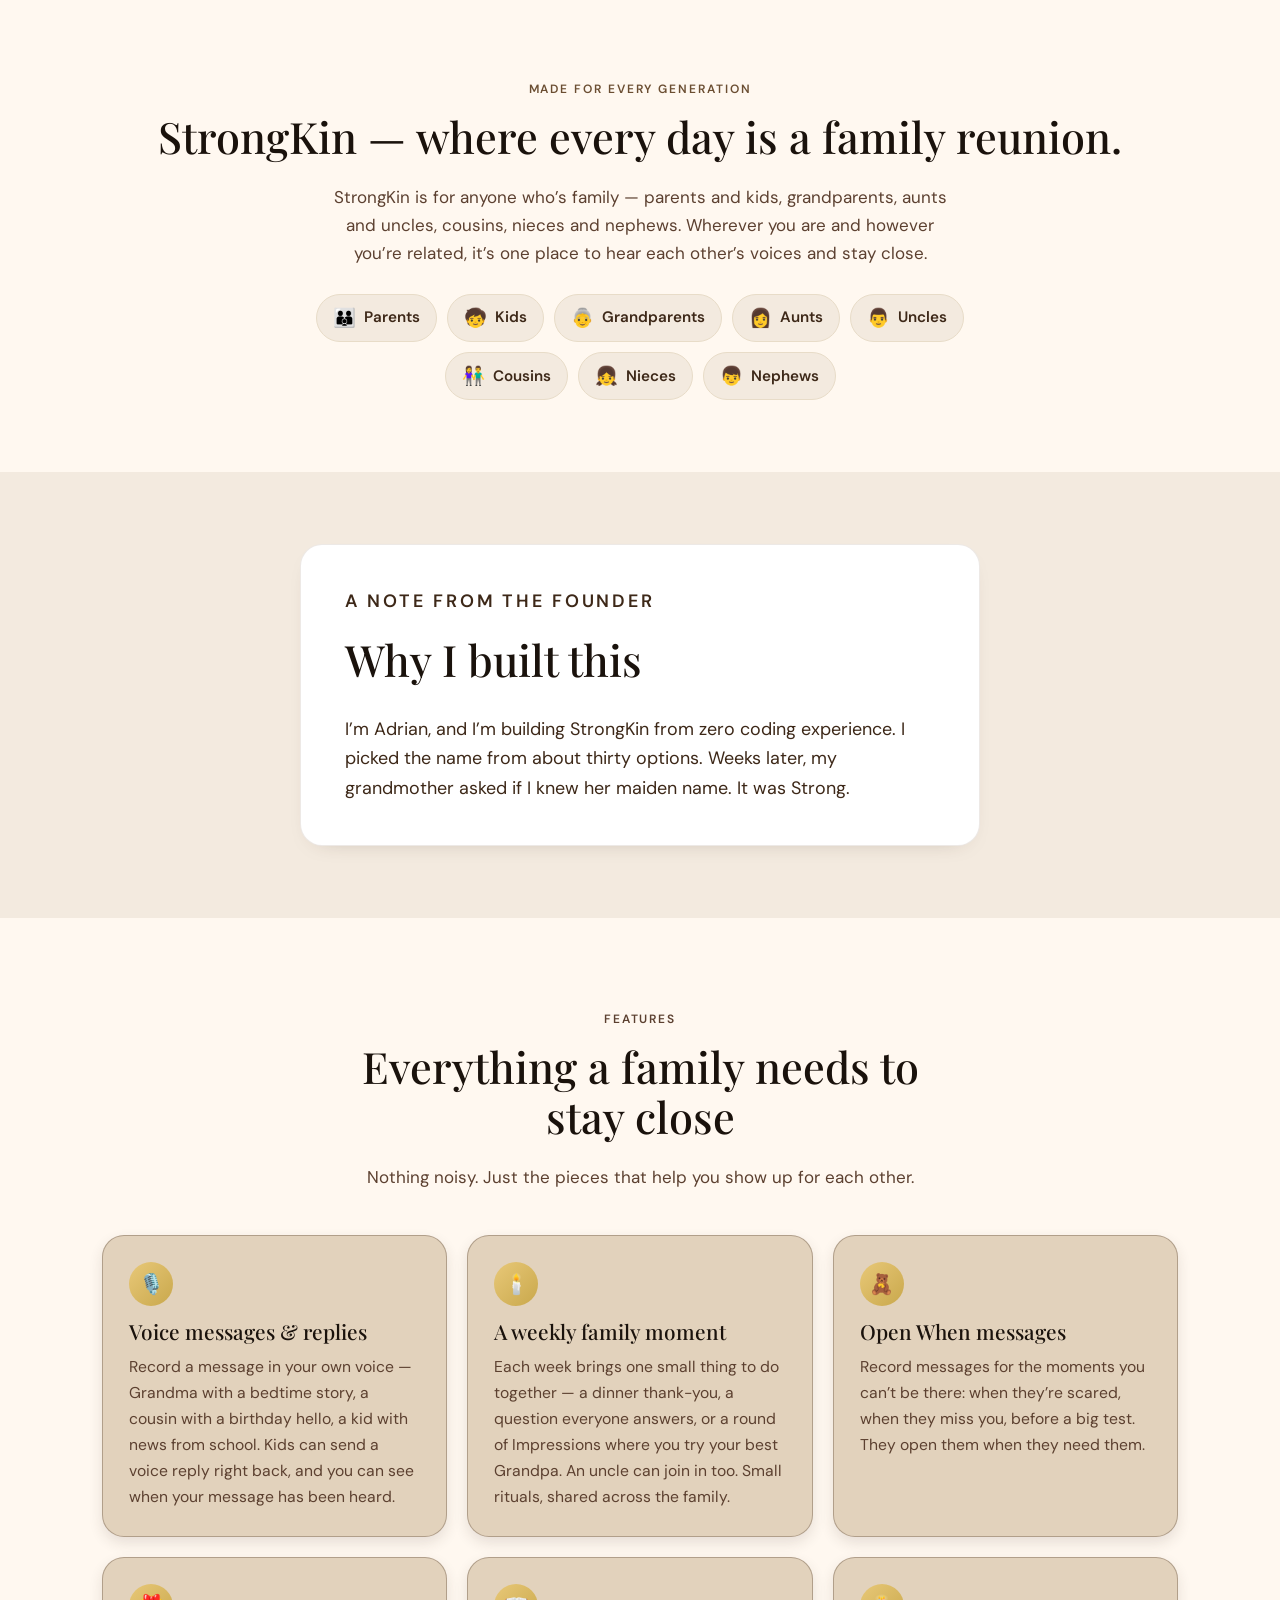
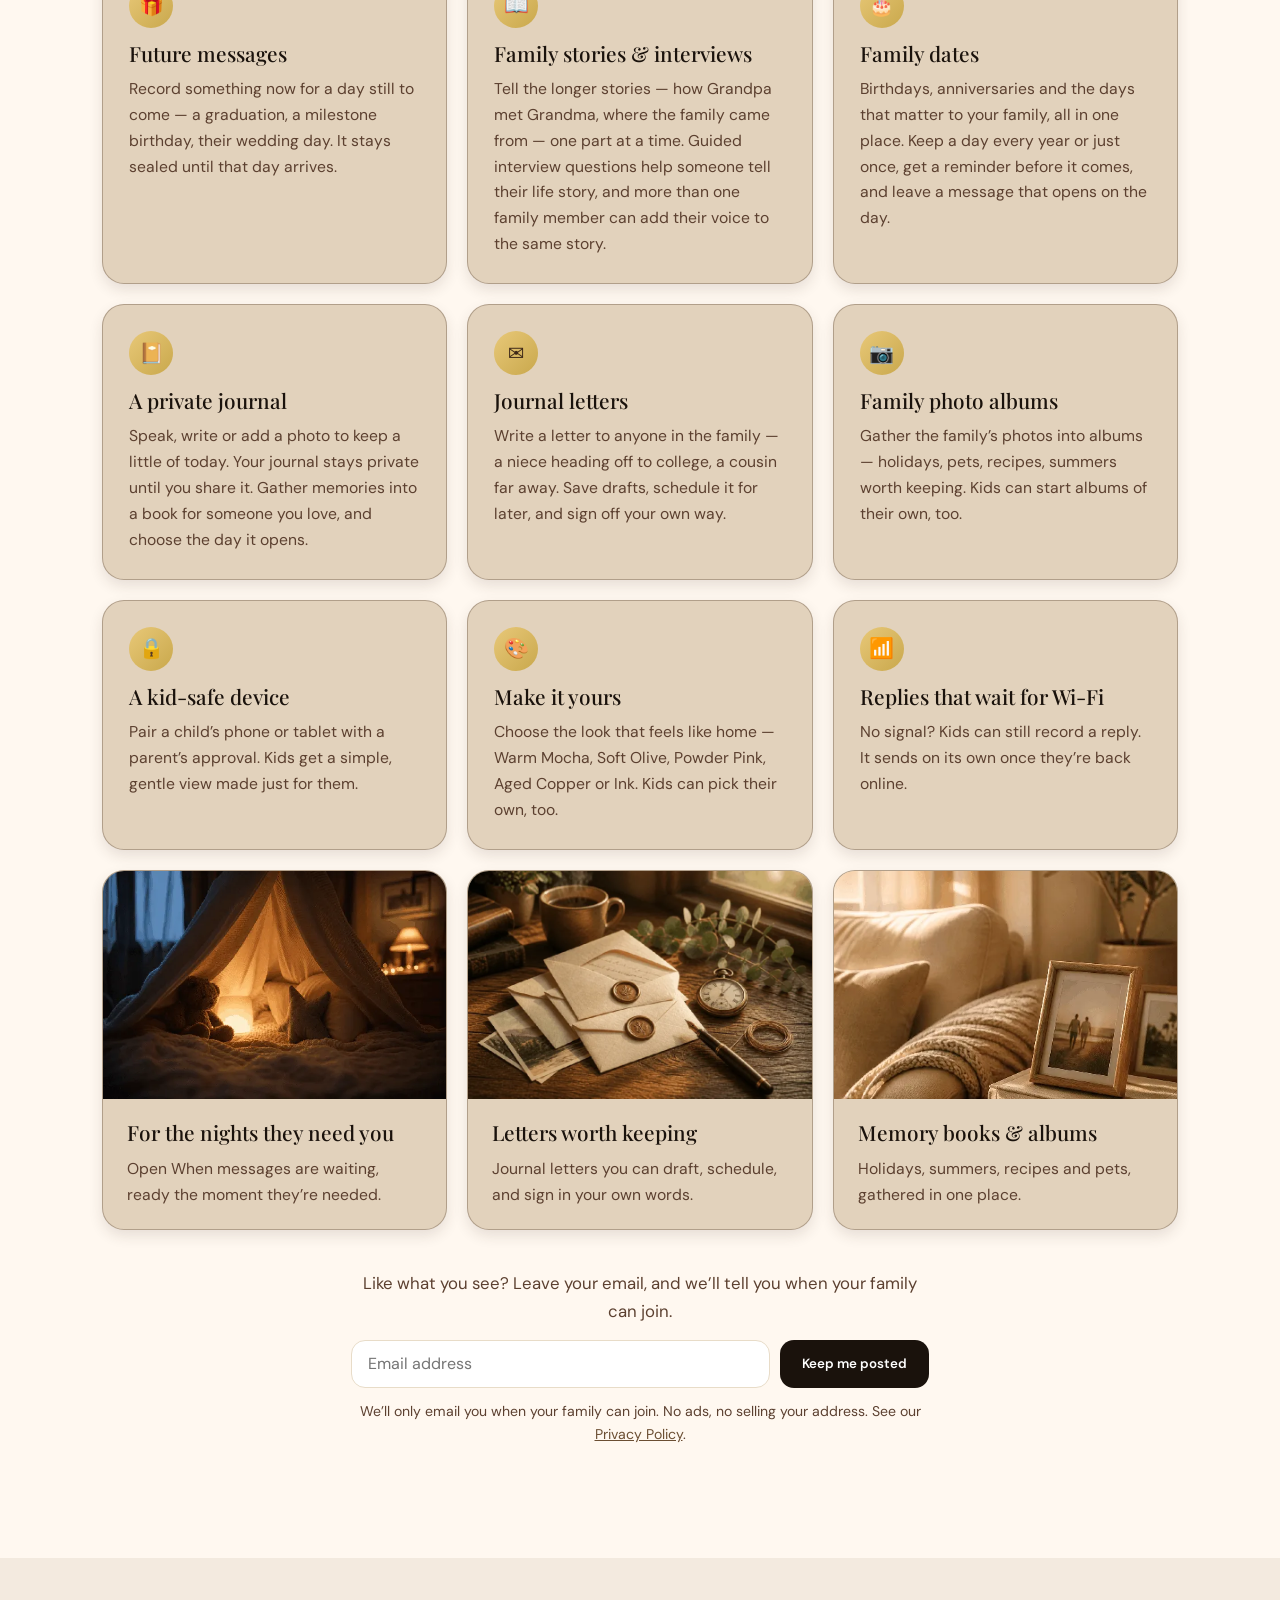
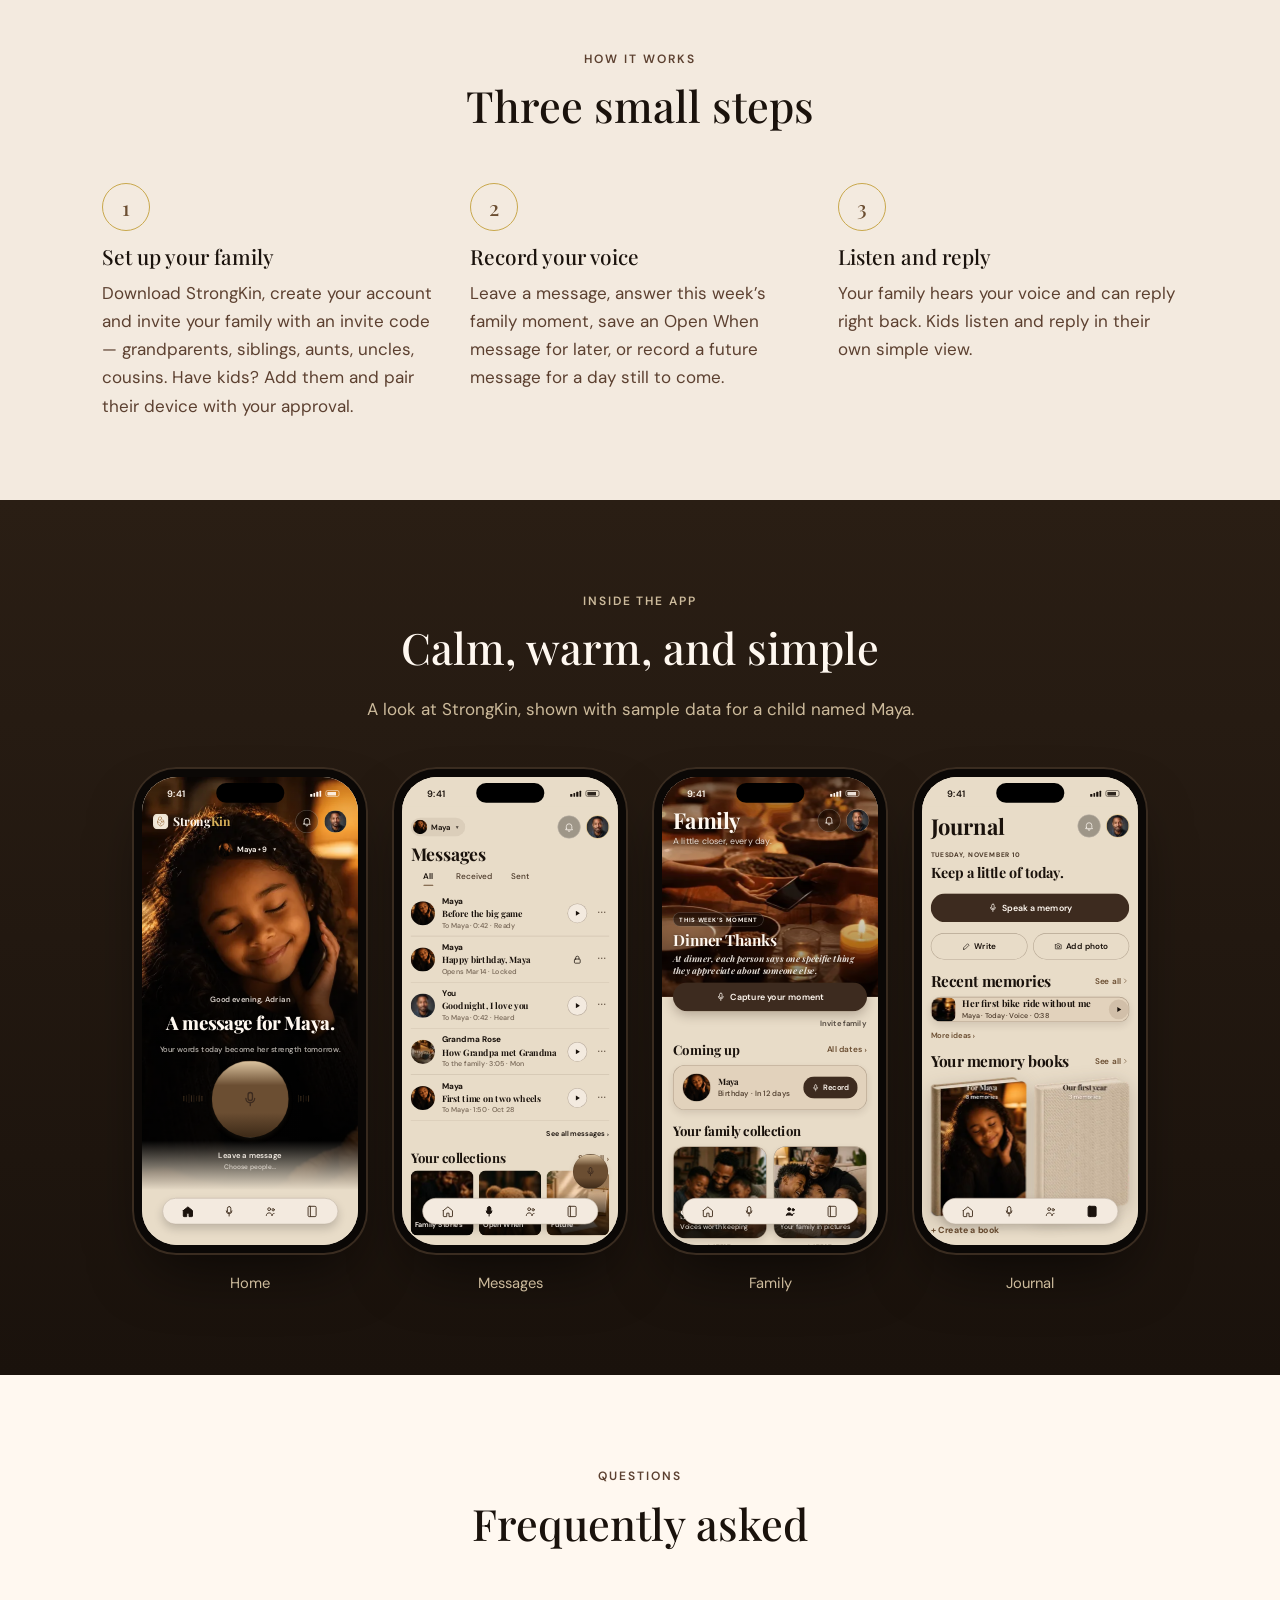
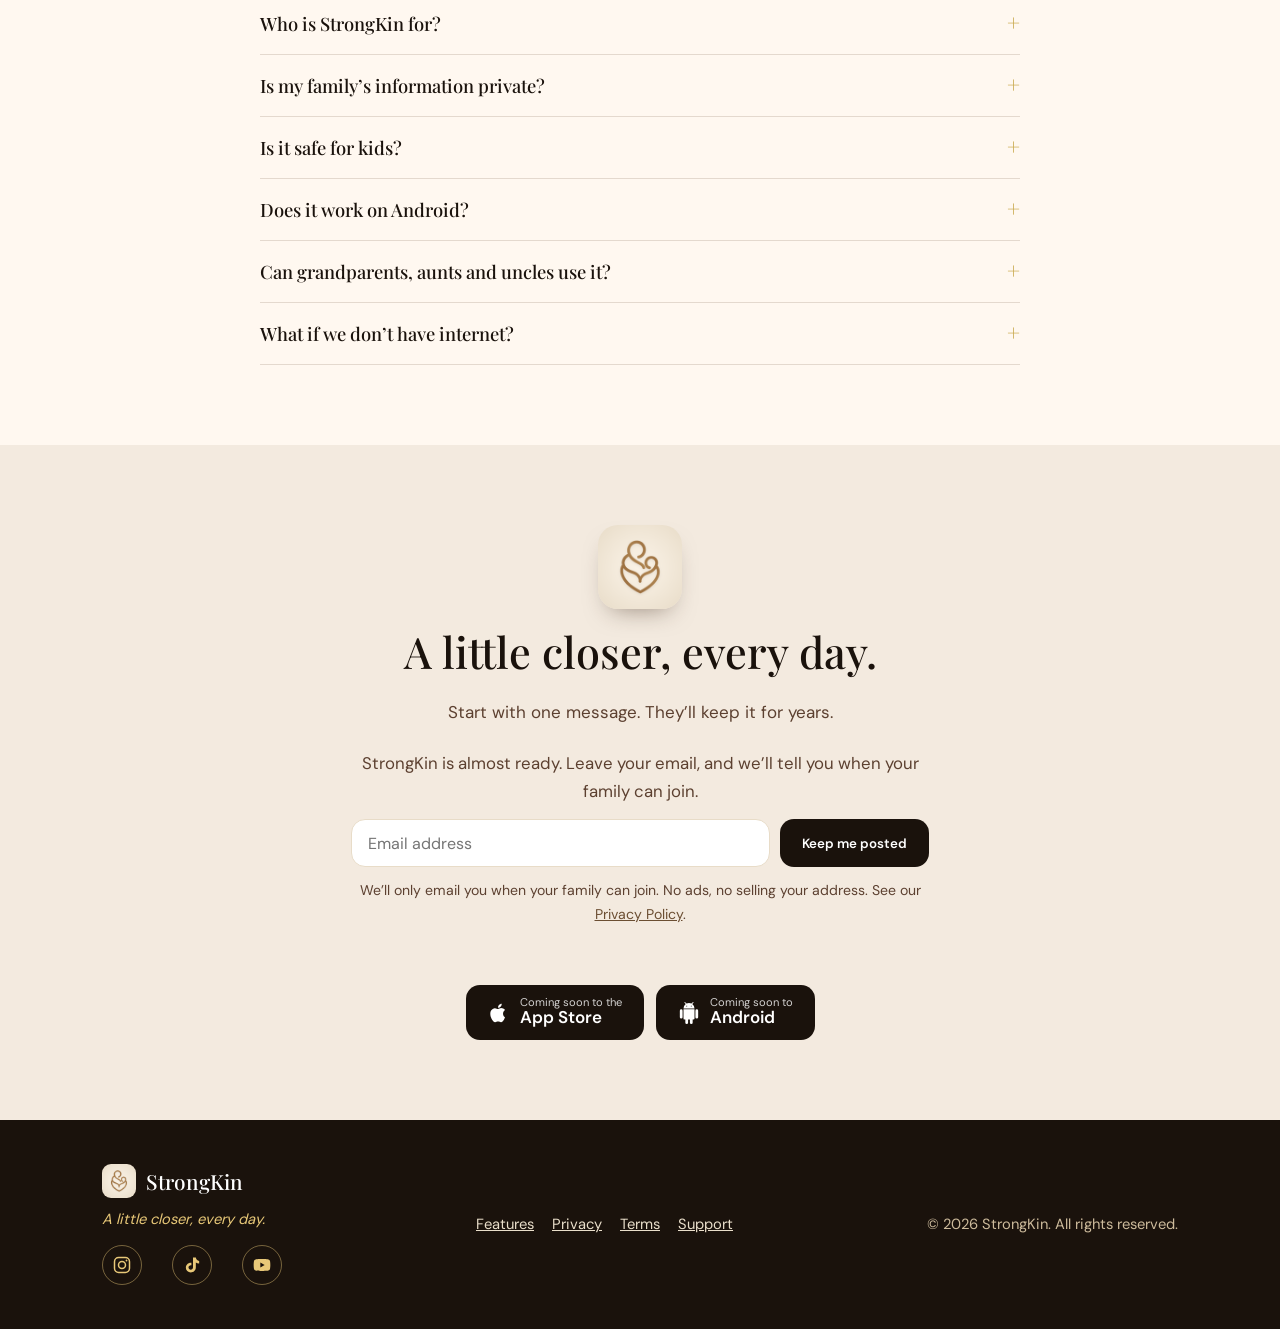
==== commit eac9505d: "Add a second waitlist form right after Features (#11)" ====
--- a/index.html
+++ b/index.html
@@ -1,9 +1,7 @@
 <!doctype html><html lang="en"><head><meta charset="utf-8"><meta name="viewport" content="width=device-width,initial-scale=1">
-<title>StrongKin — A little closer, every day.</title><meta name="description" content="Voice messages that bring the whole family closer. Record Future messages for the days to come, keep Family dates and stories, and share a weekly family moment."><meta name="theme-color" content="#FFF8F0">
+<title>StrongKin — A little closer, every day.</title><meta name="description" content="Voice messages that bring the whole family closer — parents and kids, grandparents, aunts, uncles and cousins. Hear each other’s voices, share a weekly family moment, and keep the stories that matter."><meta name="theme-color" content="#FFF8F0">
 <link rel="canonical" href="https://strongkin.com/">
-<meta name="apple-itunes-app" content="app-id=6790014699">
-<script type="application/ld+json">{"@context":"https://schema.org","@type":"SoftwareApplication","name":"StrongKin","operatingSystem":"iOS, Android","applicationCategory":"LifestyleApplication","description":"Voice messages that bring the whole family closer. Record Future messages for the days to come, keep Family dates and stories, and share a weekly family moment.","url":"https://strongkin.com/","image":"https://strongkin.com/assets/img/icon-512.png","downloadUrl":["https://apps.apple.com/app/id6790014699","https://play.google.com/store/apps/details?id=com.strongkin.app"],"publisher":{"@type":"Organization","name":"StrongKin LLC","url":"https://strongkin.com/"}}</script>
-<meta property="og:type" content="website"><meta property="og:site_name" content="StrongKin"><meta property="og:title" content="StrongKin — A little closer, every day."><meta property="og:description" content="Voice messages that bring the whole family closer. Record Future messages for the days to come, keep Family dates and stories, and share a weekly family moment."><meta property="og:url" content="https://strongkin.com/"><meta property="og:image" content="https://strongkin.com/assets/img/og.jpg"><meta name="twitter:card" content="summary_large_image">
+<meta property="og:type" content="website"><meta property="og:site_name" content="StrongKin"><meta property="og:title" content="StrongKin — A little closer, every day."><meta property="og:description" content="Voice messages that bring the whole family closer — parents and kids, grandparents, aunts, uncles and cousins. Hear each other’s voices, share a weekly family moment, and keep the stories that matter."><meta property="og:url" content="https://strongkin.com/"><meta property="og:image" content="https://strongkin.com/assets/img/og.jpg"><meta name="twitter:card" content="summary_large_image">
 <link rel="icon" type="image/png" sizes="32x32" href="assets/img/favicon-rr-32.png?v=3"><link rel="icon" type="image/png" sizes="48x48" href="assets/img/favicon-rr-48.png?v=3"><link rel="icon" type="image/png" sizes="192x192" href="assets/img/favicon-rr-192.png?v=3"><link rel="apple-touch-icon" href="assets/img/icon-180.png">
 <link rel="preload" href="assets/fonts/PlayfairDisplay_500Medium.woff" as="font" type="font/woff" crossorigin>
 <link rel="stylesheet" href="assets/site.css"></head><body><a class="skip" href="#main">Skip to content</a>
@@ -20,7 +18,7 @@
 <section id="features"><div class="wrap"><div class="center reveal"><p class="eyebrow">Features</p><h2>Everything a family needs to stay close</h2><p>Nothing noisy. Just the pieces that help you show up for each other.</p></div>
 <div class="grid reveal"><article class="card"><div class="ic" aria-hidden="true">🎙️</div><h3>Voice messages &amp; replies</h3><p>Record a message in your own voice — Grandma with a bedtime story, a cousin with a birthday hello, a kid with news from school. Kids can send a voice reply right back, and you can see when your message has been heard.</p></article><article class="card"><div class="ic" aria-hidden="true">🕯️</div><h3>A weekly family moment</h3><p>Each week brings one small thing to do together — a dinner thank-you, a question everyone answers, or a round of Impressions where you try your best Grandpa. An uncle can join in too. Small rituals, shared across the family.</p></article><article class="card"><div class="ic" aria-hidden="true">🧸</div><h3>Open When messages</h3><p>Record messages for the moments you can’t be there: when they’re scared, when they miss you, before a big test. They open them when they need them.</p></article><article class="card"><div class="ic" aria-hidden="true">🎁</div><h3>Future messages</h3><p>Record something now for a day still to come — a graduation, a milestone birthday, their wedding day. It stays sealed until that day arrives.</p></article><article class="card"><div class="ic" aria-hidden="true">📖</div><h3>Family stories &amp; interviews</h3><p>Tell the longer stories — how Grandpa met Grandma, where the family came from — one part at a time. Guided interview questions help someone tell their life story, and more than one family member can add their voice to the same story.</p></article><article class="card"><div class="ic" aria-hidden="true">🎂</div><h3>Family dates</h3><p>Birthdays, anniversaries and the days that matter to your family, all in one place. Keep a day every year or just once, get a reminder before it comes, and leave a message that opens on the day.</p></article><article class="card"><div class="ic" aria-hidden="true">📔</div><h3>A private journal</h3><p>Speak, write or add a photo to keep a little of today. Your journal stays private until you share it. Gather memories into a book for someone you love, and choose the day it opens.</p></article><article class="card"><div class="ic" aria-hidden="true">✉️</div><h3>Journal letters</h3><p>Write a letter to anyone in the family — a niece heading off to college, a cousin far away. Save drafts, schedule it for later, and sign off your own way.</p></article><article class="card"><div class="ic" aria-hidden="true">📷</div><h3>Family photo albums</h3><p>Gather the family’s photos into albums — holidays, pets, recipes, summers worth keeping. Kids can start albums of their own, too.</p></article><article class="card"><div class="ic" aria-hidden="true">🔒</div><h3>A kid-safe device</h3><p>Pair a child’s phone or tablet with a parent’s approval. Kids get a simple, gentle view made just for them.</p></article><article class="card"><div class="ic" aria-hidden="true">🎨</div><h3>Make it yours</h3><p>Choose the look that feels like home — Warm Mocha, Soft Olive, Powder Pink, Aged Copper or Ink. Kids can pick their own, too.</p></article><article class="card"><div class="ic" aria-hidden="true">📶</div><h3>Replies that wait for Wi-Fi</h3><p>No signal? Kids can still record a reply. It sends on its own once they’re back online.</p></article></div><div class="grid reveal" style="margin-top:20px"><article class="card img"><img src="assets/img/open-when-scared.webp" alt="A teddy bear holding a small envelope, the art for an Open When message" loading="lazy" width="600" height="400"><div><h3>For the nights they need you</h3><p>Open When messages are waiting, ready the moment they’re needed.</p></div></article>
 <article class="card img"><img src="assets/img/messages-hero.webp" alt="Cream envelopes with gold wax seals on a wooden desk beside a pocket watch" loading="lazy" width="900" height="600"><div><h3>Letters worth keeping</h3><p>Journal letters you can draft, schedule, and sign in your own words.</p></div></article>
-<article class="card img"><img src="assets/img/album.webp" alt="A family moments photo album cover" loading="lazy" width="500" height="750" style="aspect-ratio:3/2"><div><h3>Memory books &amp; albums</h3><p>Holidays, summers, recipes and pets, gathered in one place.</p></div></article></div></div></section>
+<article class="card img"><img src="assets/img/album.webp" alt="A family moments photo album cover" loading="lazy" width="500" height="750" style="aspect-ratio:3/2"><div><h3>Memory books &amp; albums</h3><p>Holidays, summers, recipes and pets, gathered in one place.</p></div></article></div><div class="features-cta reveal"><form class="waitlist" data-source="homepage-cta" action="#" method="post"><p class="waitlist-lead">Like what you see? Leave your email, and we’ll tell you when your family can join.</p><div class="waitlist-row"><label class="sr-only" for="waitlist-email-features">Email address</label><input id="waitlist-email-features" type="email" name="email" autocomplete="email" inputmode="email" required placeholder="Email address"><div class="hp" aria-hidden="true"><label for="waitlist-company-features">Company</label><input id="waitlist-company-features" type="text" name="company" tabindex="-1" autocomplete="off"></div><button type="submit" class="btn">Keep me posted</button></div><p class="waitlist-note">We’ll only email you when your family can join. No ads, no selling your address. See our <a href="privacy.html">Privacy Policy</a>.</p><p class="waitlist-status" role="status" aria-live="polite"></p></form></div></div></section>
 <section id="how" class="intro"><div class="wrap"><div class="center reveal"><p class="eyebrow">How it works</p><h2>Three small steps</h2></div><ol class="steps reveal">
 <li><h3>Set up your family</h3><p>Download StrongKin, create your account and invite your family with an invite code — grandparents, siblings, aunts, uncles, cousins. Have kids? Add them and pair their device with your approval.</p></li>
 <li><h3>Record your voice</h3><p>Leave a message, answer this week’s family moment, save an Open When message for later, or record a future message for a day still to come.</p></li>
